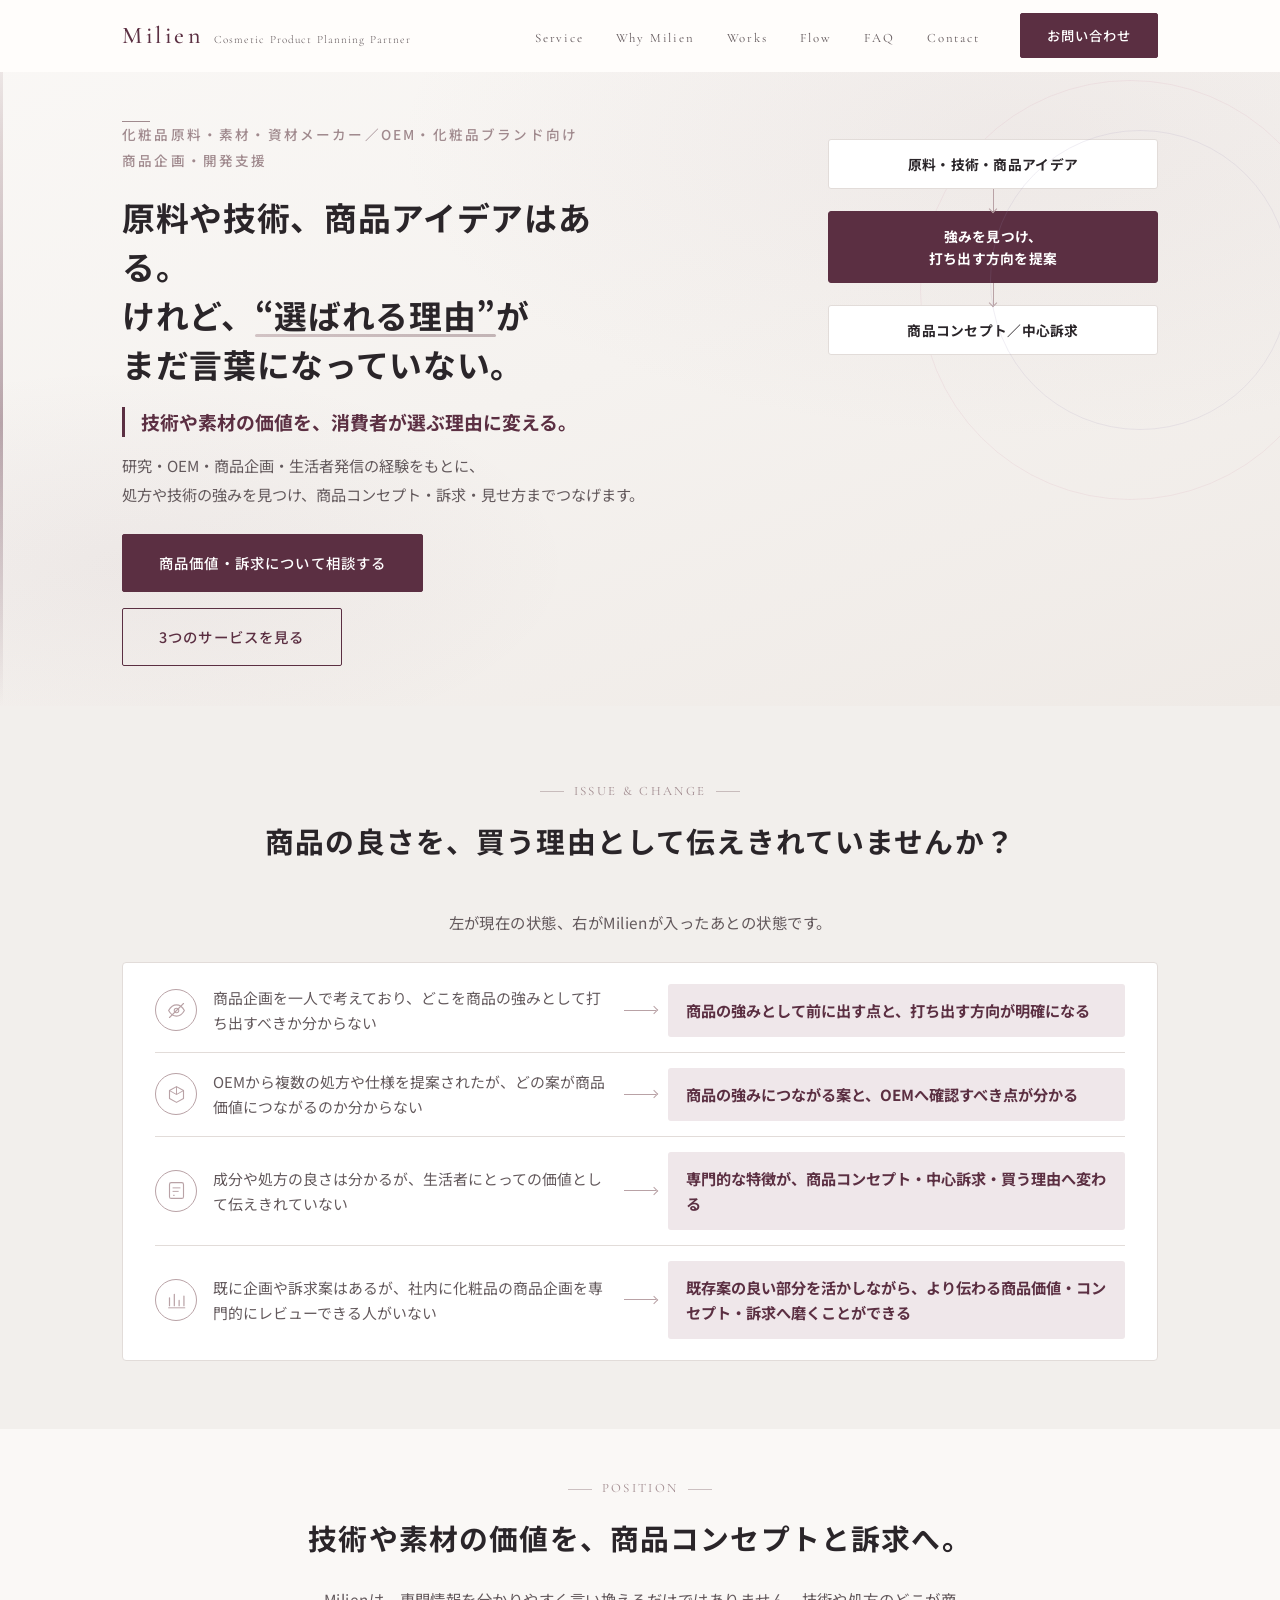
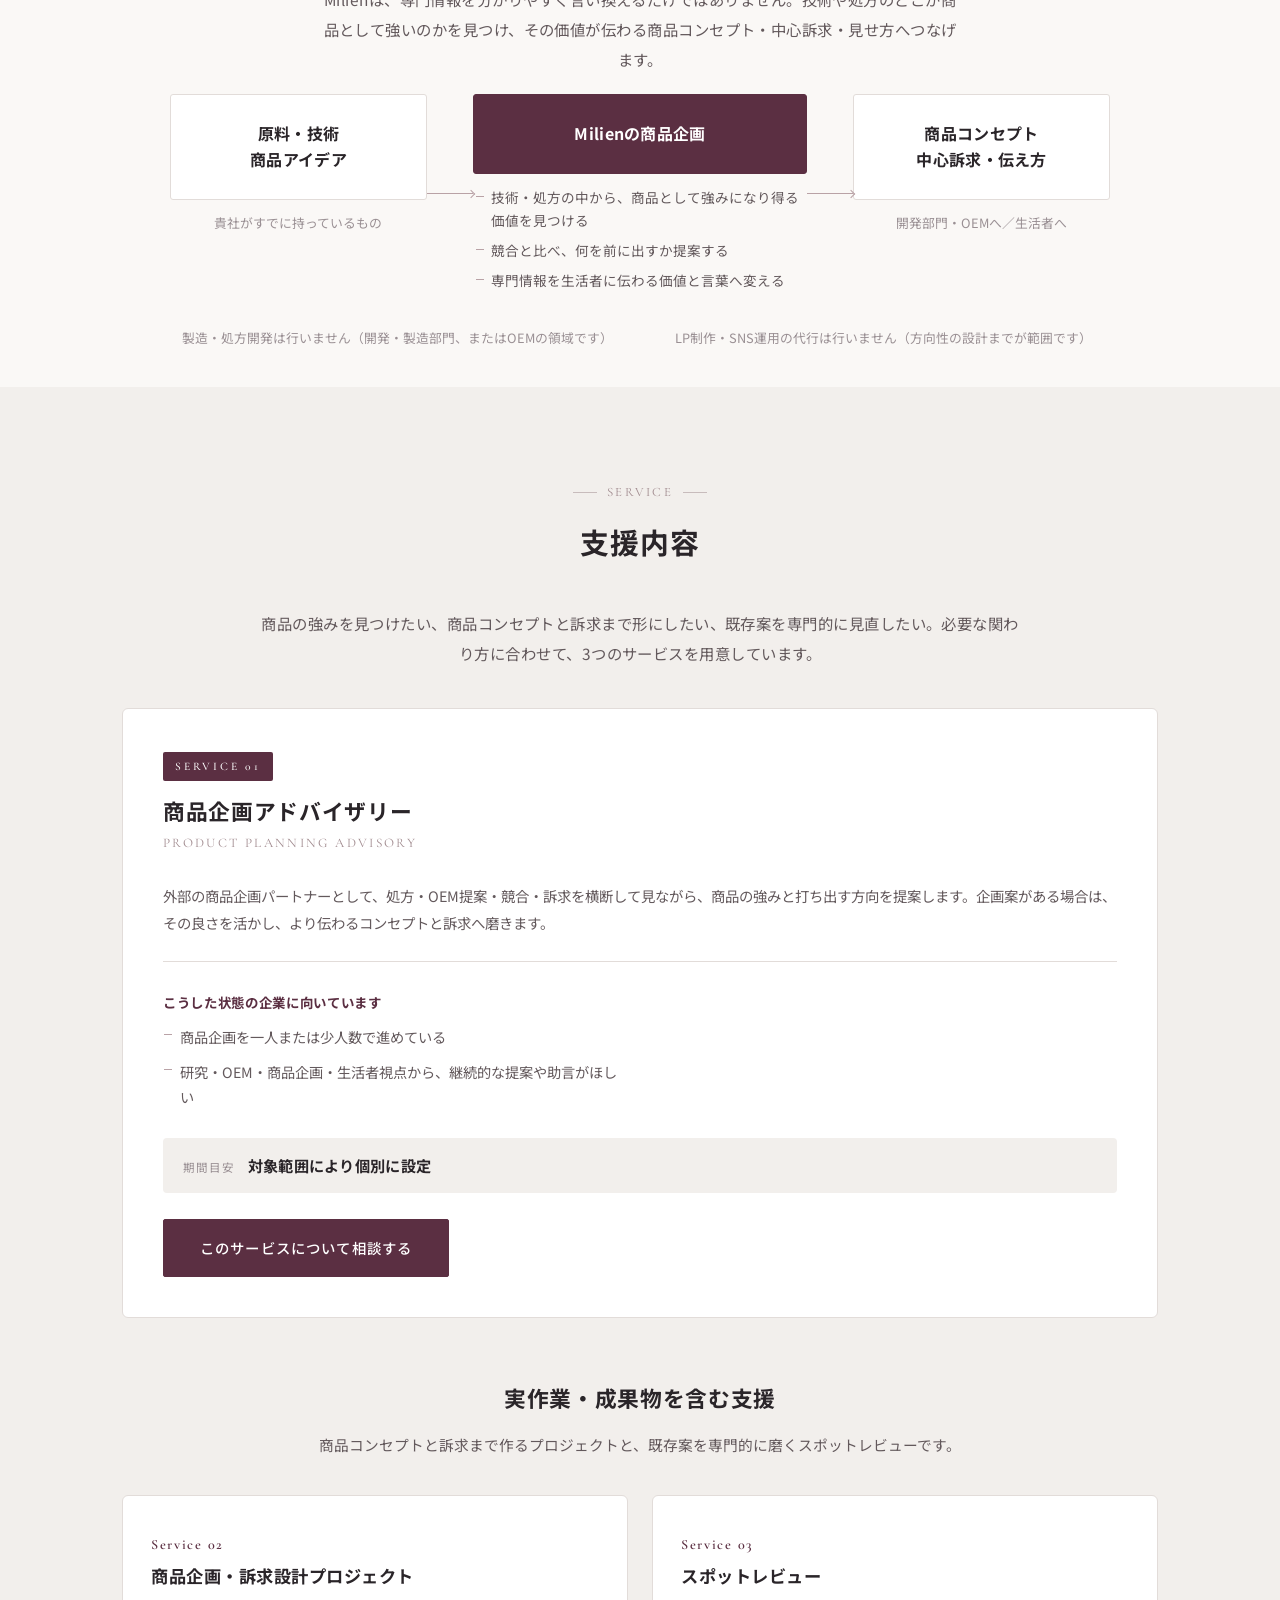
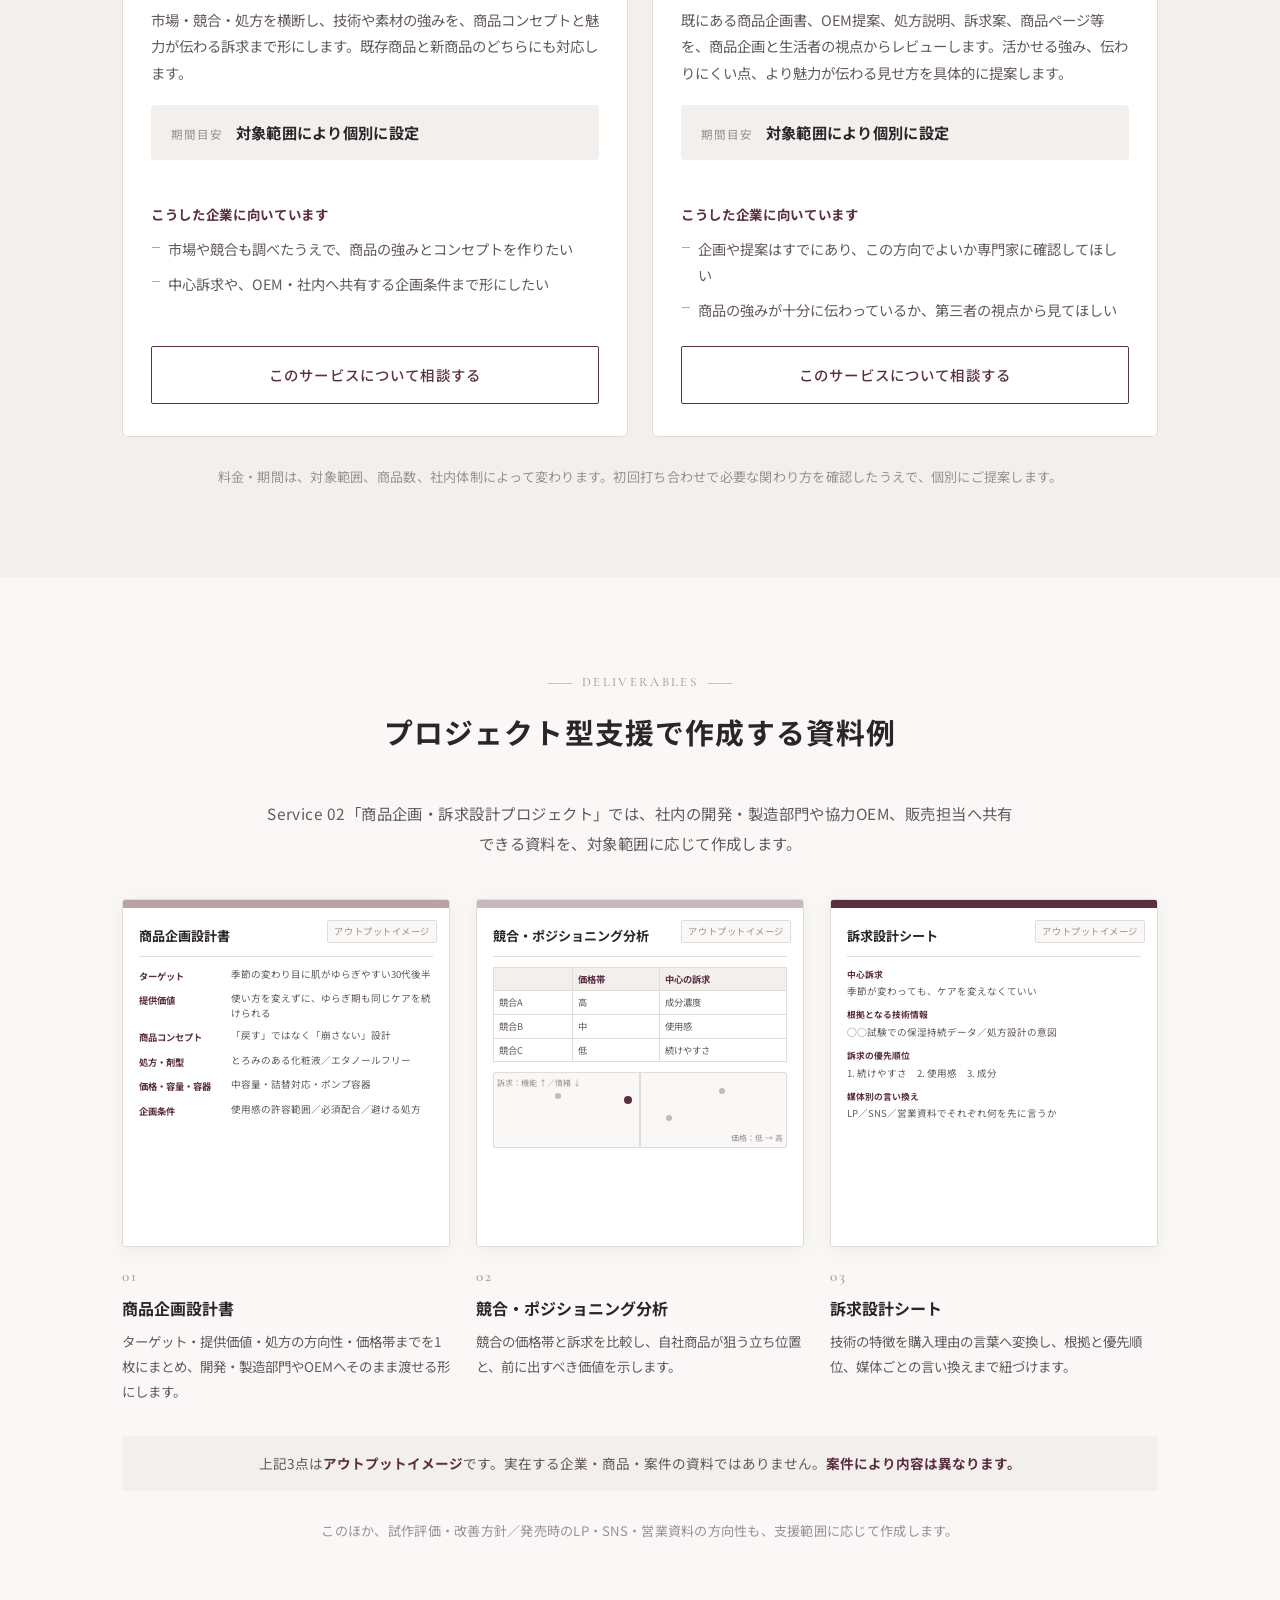
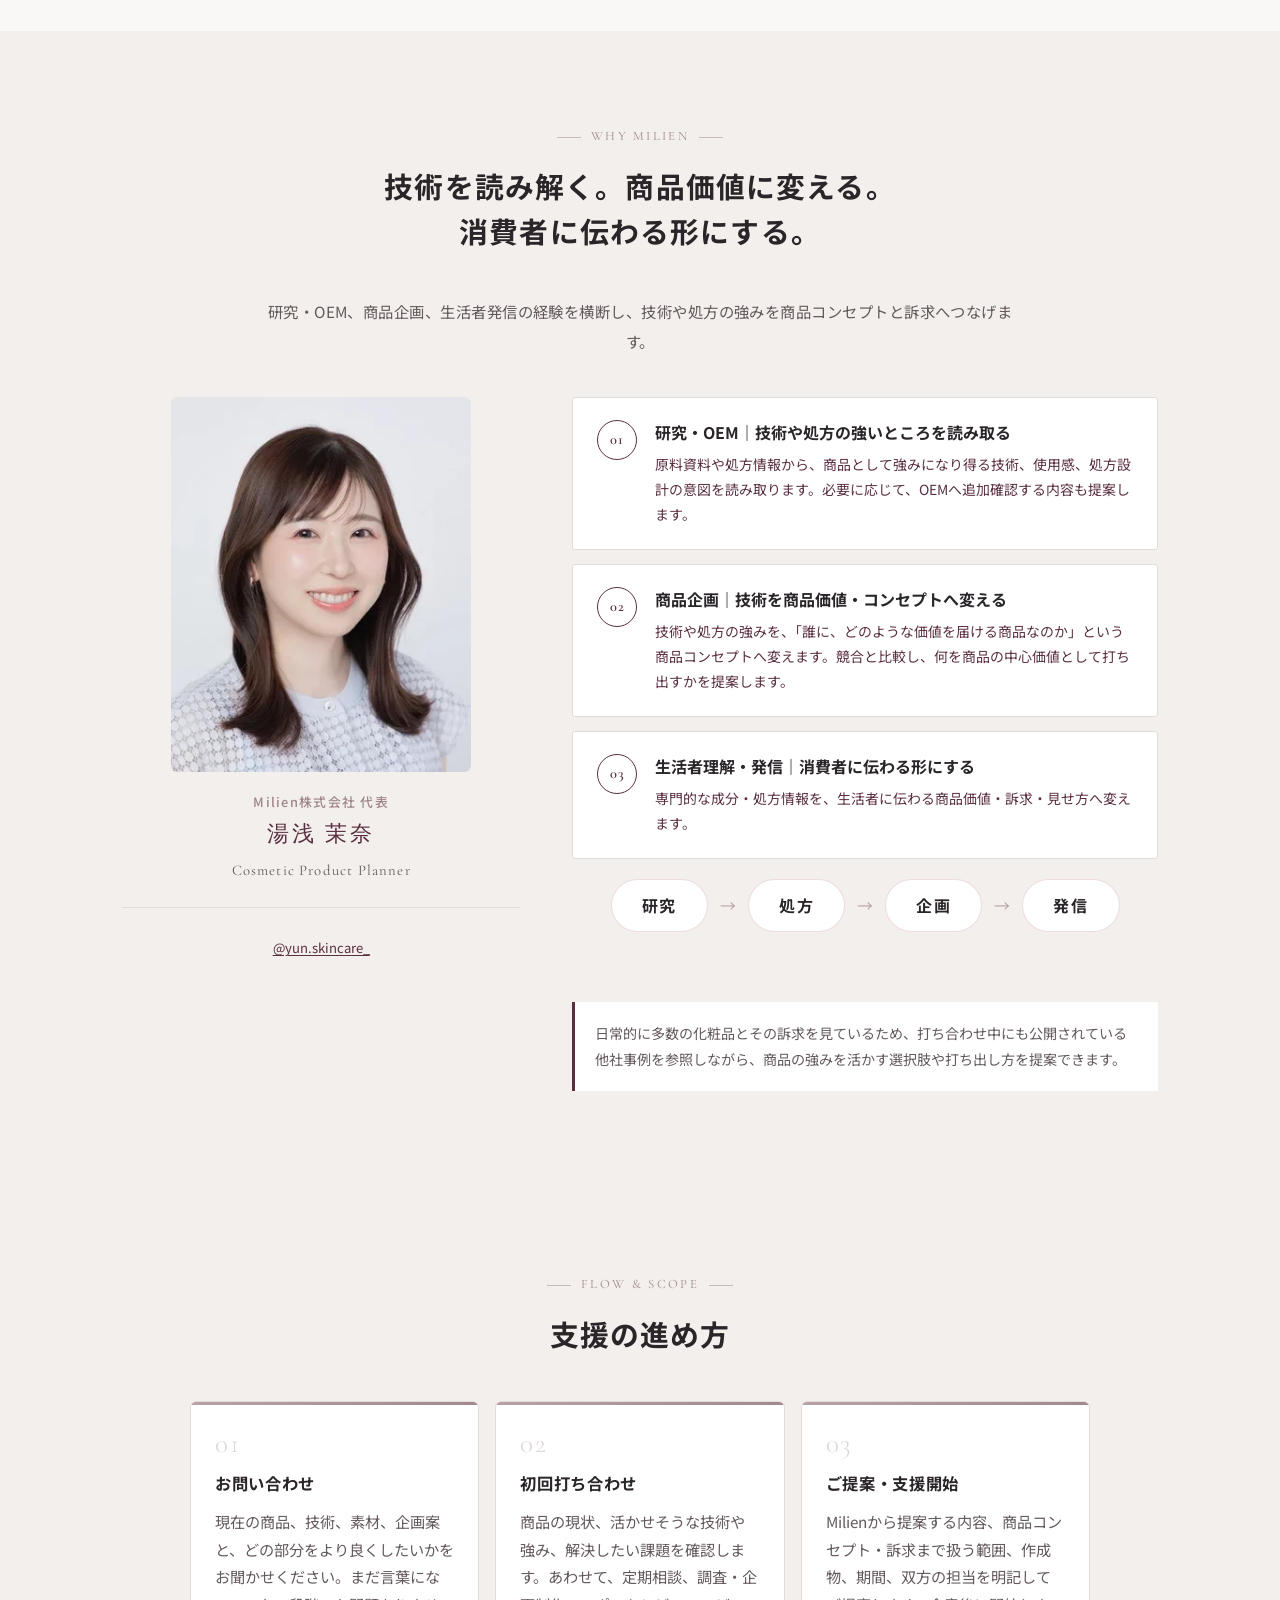
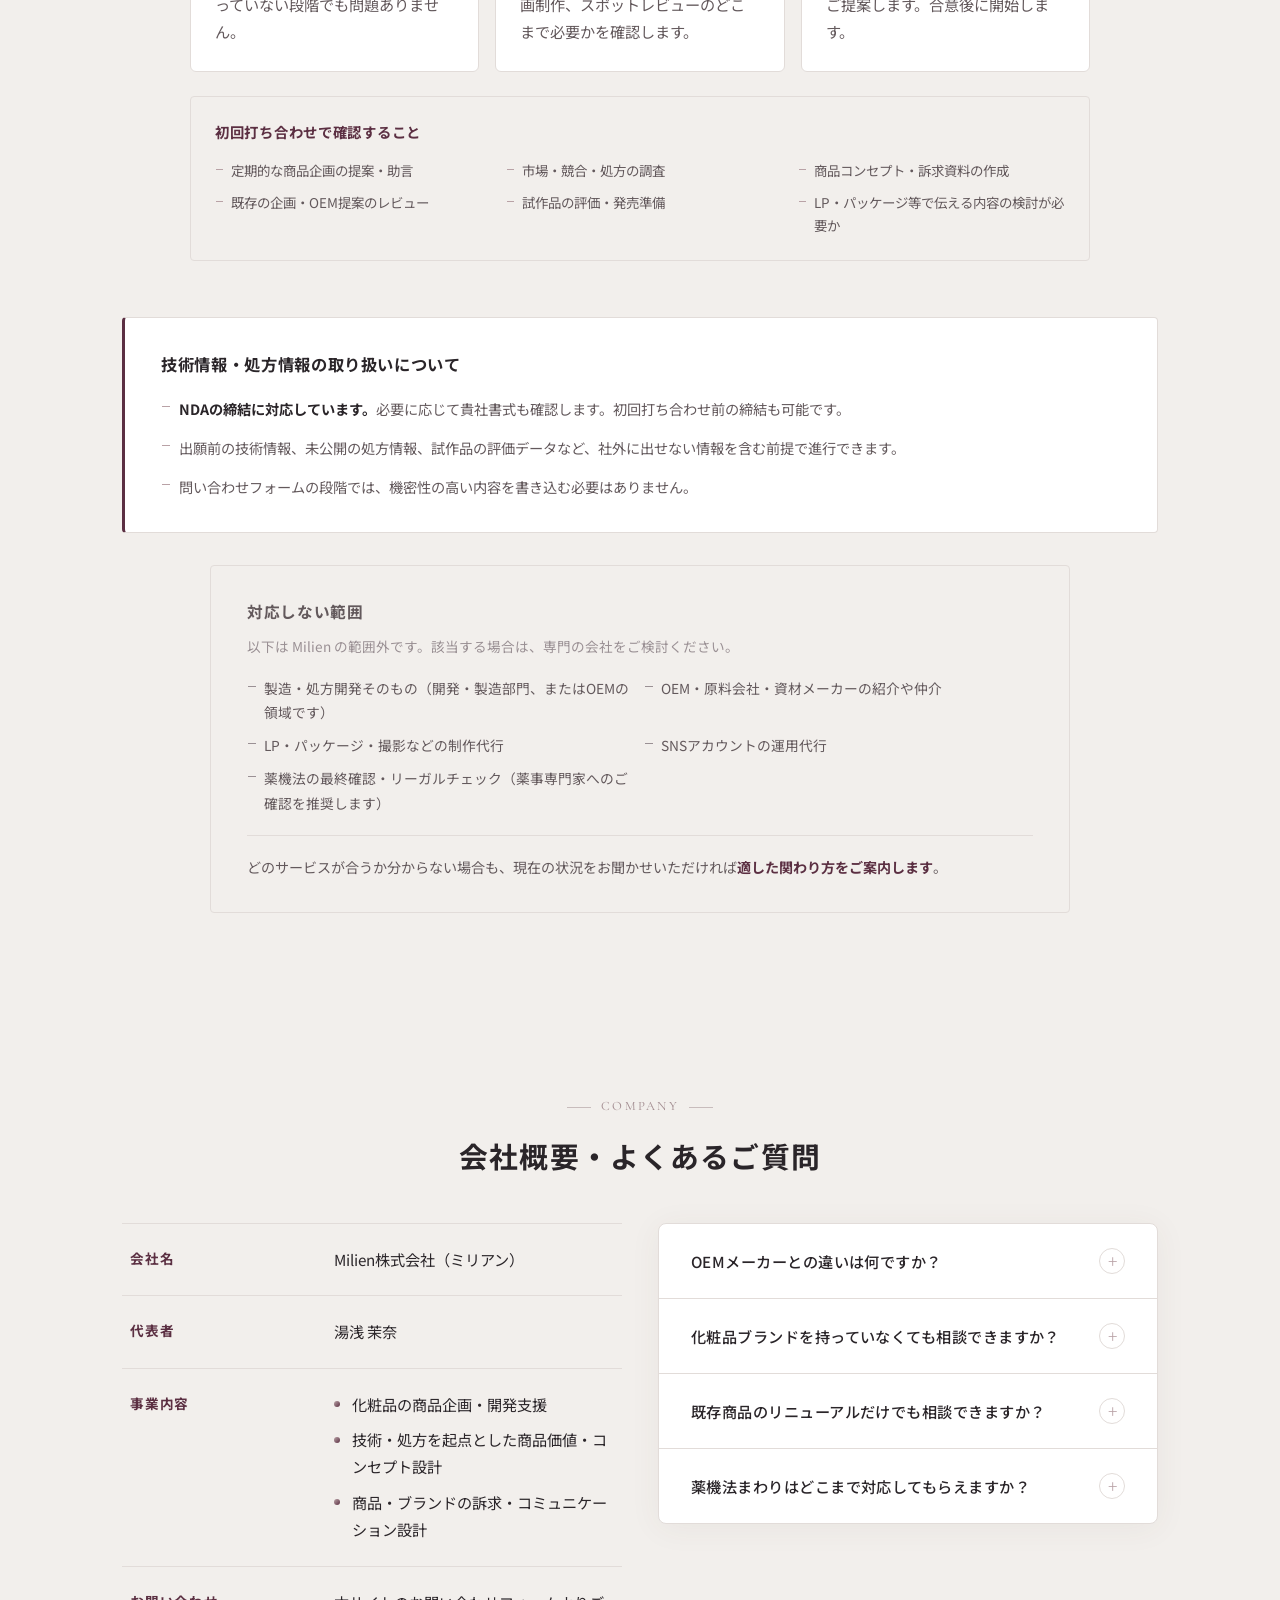
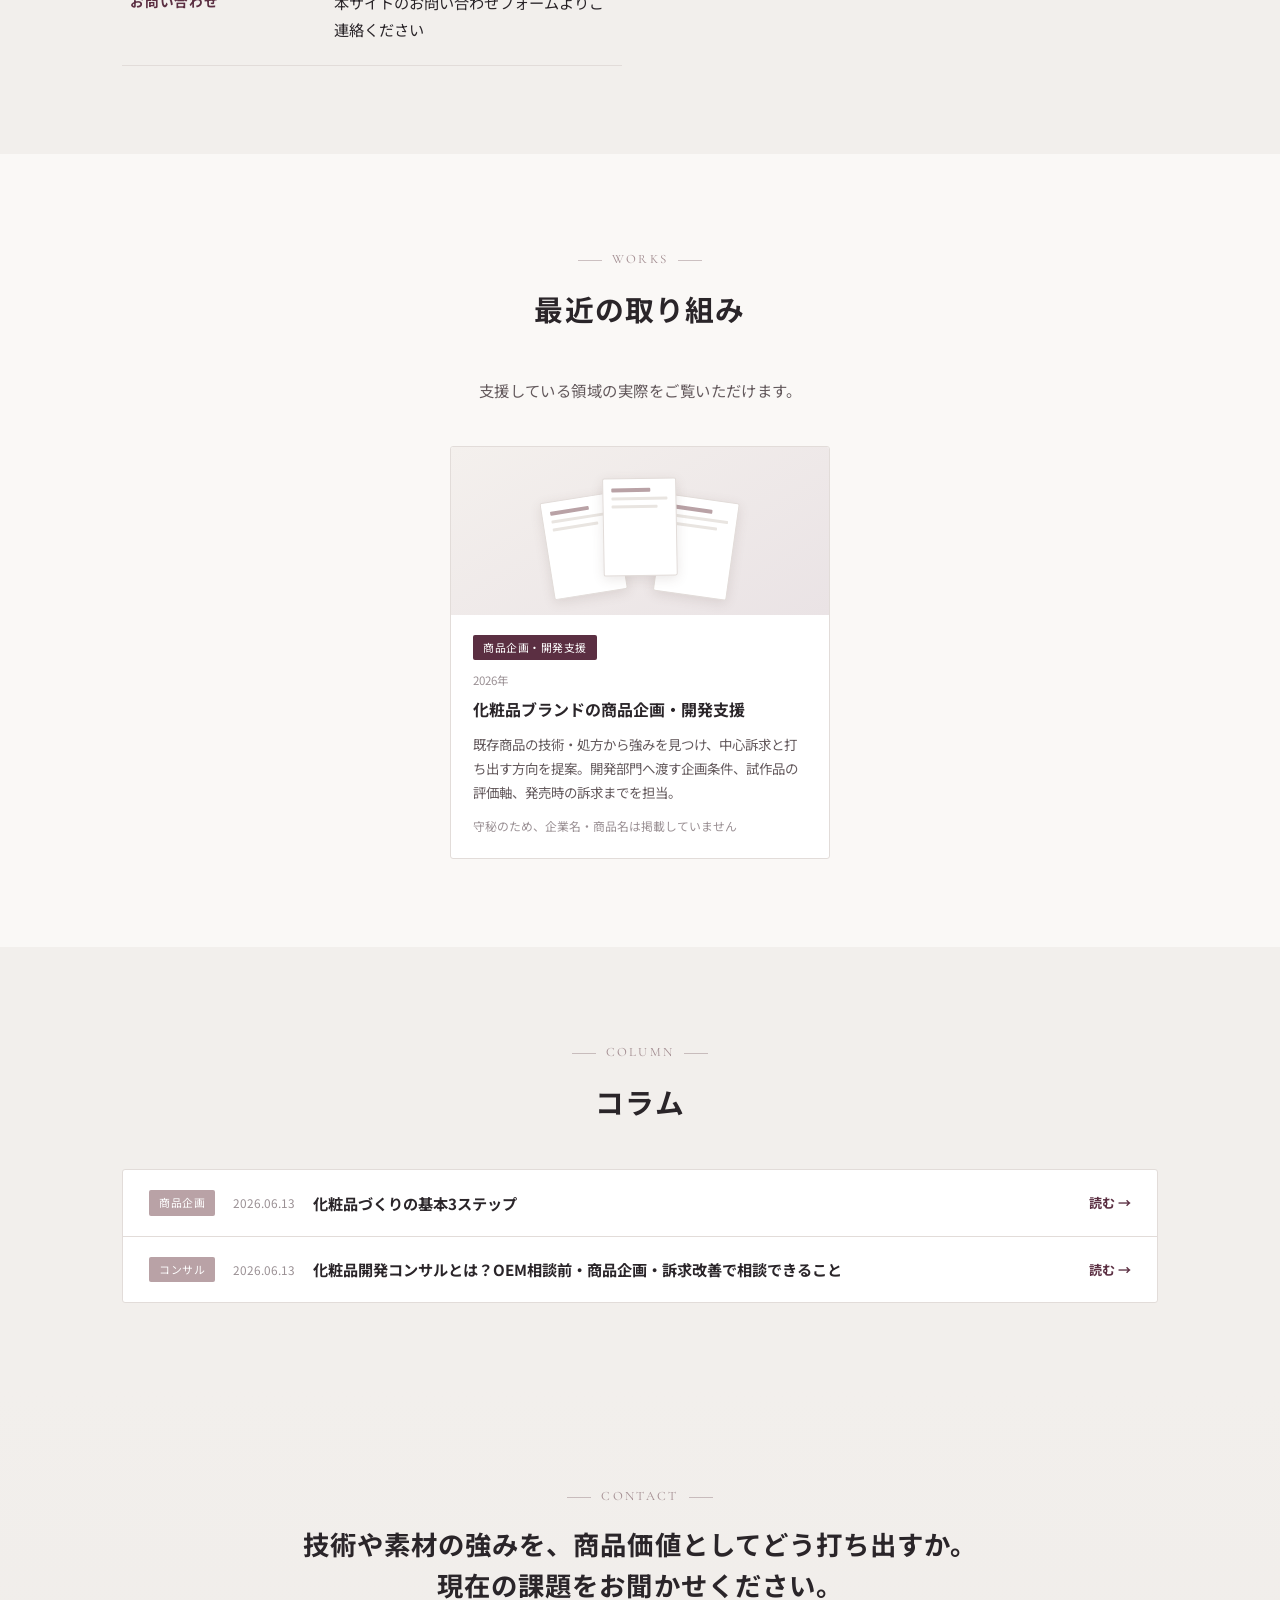
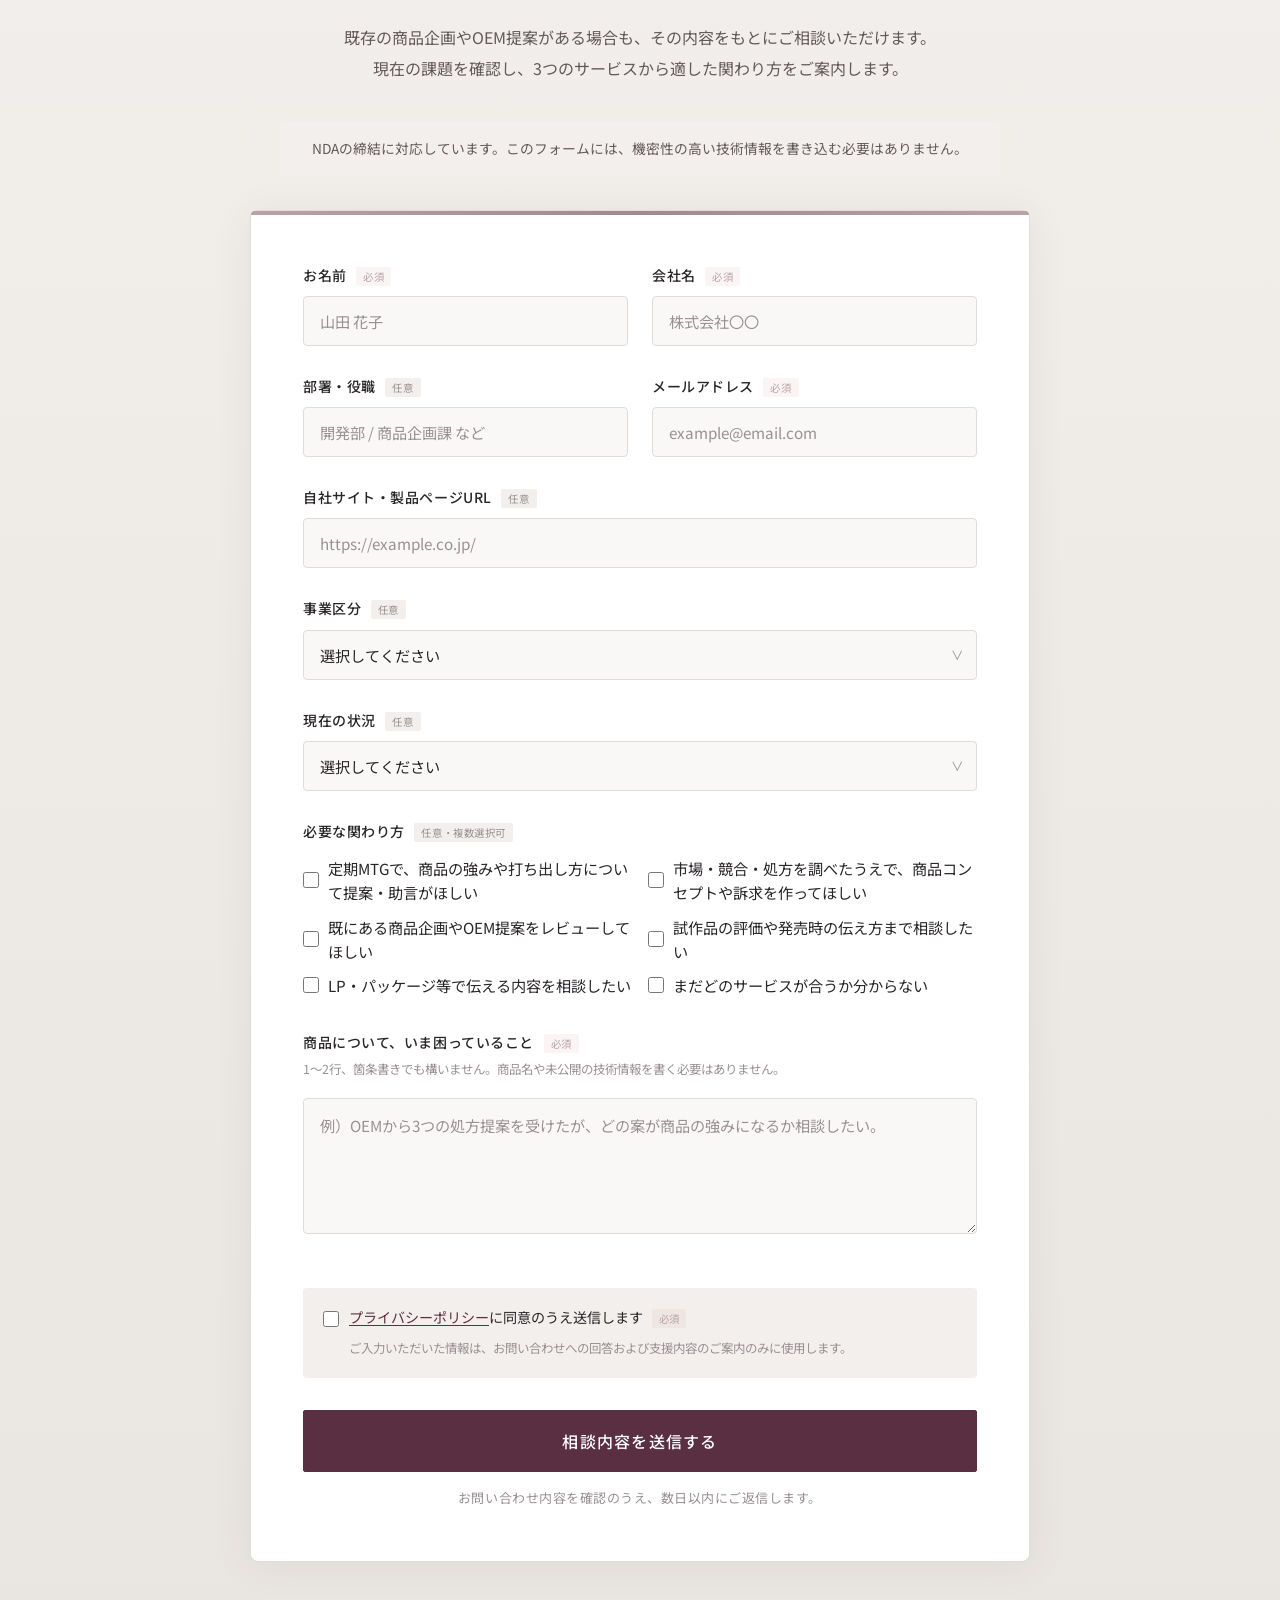
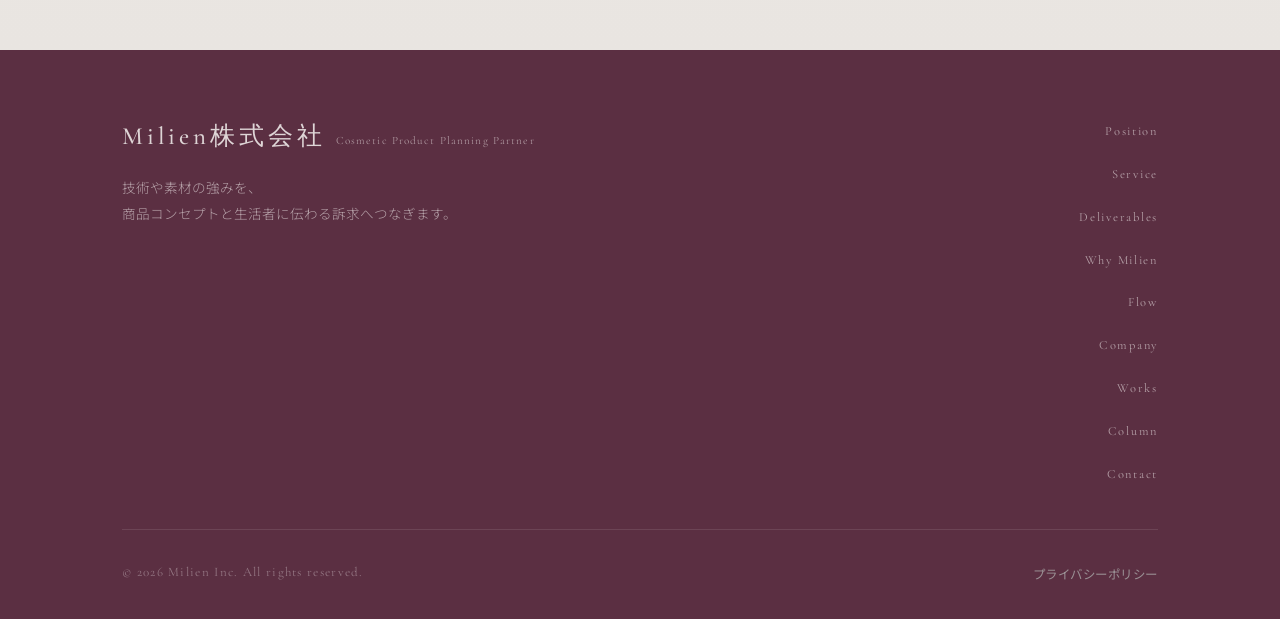
==== index.html @ 29770353 "Restore August 26 value proposition and resolve approved release blockers" ====
<!DOCTYPE html>
<html lang="ja">
<head>
  <meta charset="UTF-8">
  <meta name="viewport" content="width=device-width, initial-scale=1.0">
  <title>化粧品の商品企画・開発支援｜Milien株式会社</title>
  <meta name="description" content="化粧品メーカー・原料・素材・資材企業向けの商品企画・訴求設計。研究・OEM・商品企画・生活者発信の経験をもとに、技術や素材の強みを商品コンセプトと、生活者に伝わる訴求へつなげます。">
  <meta property="og:title" content="化粧品の商品企画・開発支援｜Milien株式会社">
  <meta property="og:description" content="化粧品メーカー・原料・素材・資材企業向けの商品企画・訴求設計。研究・OEM・商品企画・生活者発信の経験をもとに、技術や素材の強みを商品コンセプトと、生活者に伝わる訴求へつなげます。">
  <meta property="og:type" content="website">
  <meta property="og:url" content="https://www.milien.jp/">
  <meta property="og:site_name" content="Milien株式会社">
  <meta property="og:locale" content="ja_JP">
  <meta property="og:image" content="https://www.milien.jp/images/ogp.png">
  <meta property="og:image:width" content="1200">
  <meta property="og:image:height" content="630">
  <meta name="twitter:card" content="summary_large_image">
  <link rel="canonical" href="https://www.milien.jp/">
  <link rel="preconnect" href="https://fonts.googleapis.com">
  <link rel="preconnect" href="https://fonts.gstatic.com" crossorigin>
  <link rel="preload" as="style" href="https://fonts.googleapis.com/css2?family=Cormorant+Garamond:ital,wght@0,300;0,400;0,500;0,600;1,300;1,400&family=Noto+Sans+JP:wght@300;400;500;700&display=swap">
  <link href="https://fonts.googleapis.com/css2?family=Cormorant+Garamond:ital,wght@0,300;0,400;0,500;0,600;1,300;1,400&family=Noto+Sans+JP:wght@300;400;500;700&display=swap" rel="stylesheet" media="print" onload="this.media='all'">
  <noscript><link href="https://fonts.googleapis.com/css2?family=Cormorant+Garamond:ital,wght@0,300;0,400;0,500;0,600;1,300;1,400&family=Noto+Sans+JP:wght@300;400;500;700&display=swap" rel="stylesheet"></noscript>
  <link rel="stylesheet" href="css/style.css?v=28">
  <script type="application/ld+json">
{
  "@context": "https://schema.org",
  "@type": "Organization",
  "name": "Milien株式会社",
  "alternateName": "Milien Inc.",
  "url": "https://www.milien.jp/",
  "description": "化粧品メーカー・原料・素材・資材企業向けの商品企画・訴求設計。技術や処方の強みを商品コンセプトと、生活者に伝わる訴求へつなげます。",
  "areaServed": "JP",
  "knowsAbout": [
    "化粧品の商品企画",
    "化粧品の開発支援",
    "技術・処方を起点とした商品価値・コンセプト設計",
    "商品コンセプト設計",
    "訴求設計"
  ]
}
</script>
</head>
<body>

  <!-- ===== HEADER ===== -->
  <header class="hdr" id="hdr">
    <div class="hdr__inner">
      <a href="#" class="hdr__logo">
        <span class="hdr__logo-en">Milien</span>
        <span class="hdr__logo-txt">Cosmetic Product Planning Partner</span>
      </a>
      <nav class="hdr__nav" id="hdrNav">
        <ul class="hdr__nav-list">
          <li><a href="#service"  class="hdr__nav-link">Service</a></li>
          <li><a href="#strength" class="hdr__nav-link">Why Milien</a></li>
          <li><a href="#works"    class="hdr__nav-link">Works</a></li>
          <li><a href="#flow"     class="hdr__nav-link">Flow</a></li>
          <li><a href="#faq"      class="hdr__nav-link">FAQ</a></li>
          <li><a href="#contact"  class="hdr__nav-link">Contact</a></li>
        </ul>
      </nav>
      <a href="#contact" class="btn btn--hdr">お問い合わせ</a>
      <button class="hdr__burger" id="burger" aria-label="メニューを開く" aria-expanded="false" aria-controls="hdrNav">
        <span></span><span></span><span></span>
      </button>
    </div>
  </header>

  <main>

    <!-- ============================================================
         S1  HERO — 悩み起点の3段構成
         ============================================================ -->
    <section class="hero" id="top">
      <div class="hero__deco-line"></div>
      <div class="hero__inner">
        <div class="hero__copy">
          <p class="hero__label hero-anim">化粧品原料・素材・資材メーカー／OEM・化粧品ブランド向け<br class="hero__label-br">商品企画・開発支援</p>
          <h1 class="hero__title hero-anim d1">
            原料や技術、商品アイデアはある。<br>
            けれど、<span class="hero__title-under">“選ばれる理由”</span>が<br>
            まだ言葉になっていない。
          </h1>
          <p class="hero__solve hero-anim d2">
            技術や素材の価値を、<br class="br-sp">消費者が選ぶ理由に変える。
          </p>
          <p class="hero__desc hero-anim d2">
            研究・OEM・商品企画・生活者発信の経験をもとに、<br class="br-pc">処方や技術の強みを見つけ、商品コンセプト・訴求・見せ方までつなげます。
          </p>
          <div class="hero__cta hero-anim d3">
            <a href="#contact" class="btn btn--primary">商品価値・訴求について相談する</a>
            <a href="#service" class="btn btn--outline">3つのサービスを見る</a>
          </div>
        </div>

        <div class="hero__visual hero-anim d2" aria-hidden="true">
          <div class="pos3 pos3--mini">
            <div class="pos3__node">原料・技術・商品アイデア</div>
            <div class="pos3__arw"></div>
            <div class="pos3__node pos3__node--mil">強みを見つけ、<br>打ち出す方向を提案</div>
            <div class="pos3__arw"></div>
            <div class="pos3__node">商品コンセプト／中心訴求</div>
          </div>
        </div>
      </div>
    </section>

    <!-- ============================================================
         S2  ISSUE & CHANGE — 悩みと解決後の変化（統合）
         ============================================================ -->
    <section class="section sec--tint issue" id="issue">
      <div class="container">
        <div class="sec-hd reveal">
          <span class="sec-label">Issue &amp; Change</span>
          <h2 class="sec-title">商品の良さを、<br class="br-sp">買う理由として伝えきれていませんか？</h2>
        </div>
        <p class="sec-lead reveal">左が現在の状態、右がMilienが入ったあとの状態です。</p>

        <div class="pairs reveal">
          <div class="pair">
            <div class="pair__now">
              <span class="pair__ic" aria-hidden="true">
                <svg viewBox="0 0 24 24" fill="none" xmlns="http://www.w3.org/2000/svg">
                  <path d="M3 12 C5.5 7.5 8.8 5.5 12 5.5 C15.2 5.5 18.5 7.5 21 12 C18.5 16.5 15.2 18.5 12 18.5 C8.8 18.5 5.5 16.5 3 12 Z" stroke="currentColor" stroke-width="1.3" stroke-linejoin="round"/>
                  <circle cx="12" cy="12" r="2.6" stroke="currentColor" stroke-width="1.2"/>
                  <path d="M4 20 L20 4" stroke="currentColor" stroke-width="1.3" stroke-linecap="round"/>
                </svg>
              </span>
              <p>商品企画を一人で考えており、どこを商品の強みとして打ち出すべきか分からない</p>
            </div>
            <span class="pair__arw" aria-hidden="true"></span>
            <p class="pair__next">商品の強みとして前に出す点と、打ち出す方向が明確になる</p>
          </div>

          <div class="pair">
            <div class="pair__now">
              <span class="pair__ic" aria-hidden="true">
                <svg viewBox="0 0 24 24" fill="none" xmlns="http://www.w3.org/2000/svg">
                  <path d="M12 3 L20 7.5 V16.5 L12 21 L4 16.5 V7.5 Z" stroke="currentColor" stroke-width="1.3" stroke-linejoin="round"/>
                  <path d="M12 3 V12 M12 12 L20 7.5 M12 12 L4 7.5" stroke="currentColor" stroke-width="1.1"/>
                </svg>
              </span>
              <p>OEMから複数の処方や仕様を提案されたが、どの案が商品価値につながるのか分からない</p>
            </div>
            <span class="pair__arw" aria-hidden="true"></span>
            <p class="pair__next">商品の強みにつながる案と、OEMへ確認すべき点が分かる</p>
          </div>

          <div class="pair">
            <div class="pair__now">
              <span class="pair__ic" aria-hidden="true">
                <svg viewBox="0 0 24 24" fill="none" xmlns="http://www.w3.org/2000/svg">
                  <rect x="4" y="3" width="16" height="18" rx="2" stroke="currentColor" stroke-width="1.3"/>
                  <path d="M8 9 H16 M8 13 H14" stroke="currentColor" stroke-width="1.1" stroke-linecap="round"/>
                  <path d="M8.5 17.5 L11 17.5" stroke="currentColor" stroke-width="1.1" stroke-linecap="round" stroke-dasharray="1 2.5"/>
                </svg>
              </span>
              <p>成分や処方の良さは分かるが、生活者にとっての価値として伝えきれていない</p>
            </div>
            <span class="pair__arw" aria-hidden="true"></span>
            <p class="pair__next">専門的な特徴が、商品コンセプト・中心訴求・買う理由へ変わる</p>
          </div>

          <div class="pair">
            <div class="pair__now">
              <span class="pair__ic" aria-hidden="true">
                <svg viewBox="0 0 24 24" fill="none" xmlns="http://www.w3.org/2000/svg">
                  <path d="M4 19 V10 M9.5 19 V6 M15 19 V13 M20.5 19 V8" stroke="currentColor" stroke-width="1.4" stroke-linecap="round"/>
                  <path d="M3 21.5 H21.5" stroke="currentColor" stroke-width="1.1" stroke-linecap="round"/>
                </svg>
              </span>
              <p>既に企画や訴求案はあるが、社内に化粧品の商品企画を専門的にレビューできる人がいない</p>
            </div>
            <span class="pair__arw" aria-hidden="true"></span>
            <p class="pair__next">既存案の良い部分を活かしながら、より伝わる商品価値・コンセプト・訴求へ磨くことができる</p>
          </div>
        </div>
      </div>
    </section>

    <!-- ============================================================
         S3  POSITION — Milienが入る位置の図
         ============================================================ -->
    <section class="section position" id="position">
      <div class="container">
        <div class="sec-hd reveal">
          <span class="sec-label">Position</span>
          <h2 class="sec-title">技術や素材の価値を、<br class="br-sp">商品コンセプトと訴求へ。</h2>
        </div>
        <p class="sec-lead reveal">Milienは、専門情報を分かりやすく言い換えるだけではありません。技術や処方のどこが商品として強いのかを見つけ、その価値が伝わる商品コンセプト・中心訴求・見せ方へつなげます。</p>

        <div class="pos3 pos3--full reveal">
          <div class="pos3__step">
            <div class="pos3__node">原料・技術<br>商品アイデア</div>
            <p class="pos3__aside">貴社がすでに持っているもの</p>
          </div>
          <span class="pos3__arw" aria-hidden="true"></span>
          <div class="pos3__step pos3__step--mid">
            <div class="pos3__node pos3__node--mil">Milienの商品企画</div>
            <ul class="pos3__list">
              <li>技術・処方の中から、商品として強みになり得る価値を見つける</li>
              <li>競合と比べ、何を前に出すか提案する</li>
              <li>専門情報を生活者に伝わる価値と言葉へ変える</li>
            </ul>
          </div>
          <span class="pos3__arw" aria-hidden="true"></span>
          <div class="pos3__step">
            <div class="pos3__node">商品コンセプト<br>中心訴求・伝え方</div>
            <p class="pos3__aside">開発部門・OEMへ／生活者へ</p>
          </div>
        </div>

        <div class="pos3__notes reveal">
          <p>製造・処方開発は行いません（開発・製造部門、またはOEMの領域です）</p>
          <p>LP制作・SNS運用の代行は行いません（方向性の設計までが範囲です）</p>
        </div>
      </div>
    </section>

    <!-- ============================================================
         S4  SERVICE — 支援内容
         ============================================================ -->
    <section class="section sec--tint supp" id="service">
      <div class="container">
        <div class="sec-hd reveal">
          <span class="sec-label">Service</span>
          <h2 class="sec-title">支援内容</h2>
        </div>
        <p class="sec-lead reveal">商品の強みを見つけたい、商品コンセプトと訴求まで形にしたい、既存案を専門的に見直したい。必要な関わり方に合わせて、3つのサービスを用意しています。</p>

        <article class="plan plan--a reveal">
          <div class="plan__hd">
            <span class="plan__axis">Service 01</span>
            <h3 class="plan__ttl">商品企画アドバイザリー</h3>
            <p class="plan__en">Product Planning Advisory</p>
          </div>
          <p class="plan__lead">外部の商品企画パートナーとして、処方・OEM提案・競合・訴求を横断して見ながら、商品の強みと打ち出す方向を提案します。企画案がある場合は、その良さを活かし、より伝わるコンセプトと訴求へ磨きます。</p>
          <div class="plan__body">
            <div class="plan__col">
              <h4 class="plan__lbl">こうした状態の企業に向いています</h4>
              <ul class="plan__list">
                <li>商品企画を一人または少人数で進めている</li>
                <li>研究・OEM・商品企画・生活者視点から、継続的な提案や助言がほしい</li>
              </ul>
            </div>
            <details class="plan__more">
              <summary class="plan__more-sum">提案する内容・基本範囲を見る</summary>
              <div class="plan__col plan__more-in">
                <h4 class="plan__lbl">主に提案する内容</h4>
                <ul class="plan__list">
                  <li>商品として前に出せる強み</li>
                  <li>商品コンセプト・訴求の方向</li>
                  <li>OEMへ追加確認すべき点</li>
                  <li>打ち合わせで提案した内容の簡易記録</li>
                </ul>
                <h4 class="plan__lbl">基本範囲に含まないもの</h4>
                <ul class="plan__list">
                  <li>広範な調査・詳細な資料制作など、継続的に工数を要する実作業</li>
                </ul>
              </div>
            </details>
          </div>
          <div class="plan__meta">
            <div class="plan__meta-item">
              <span class="plan__meta-lbl">期間目安</span>
              <span class="plan__meta-val">対象範囲により個別に設定</span>
            </div>
          </div>
          <div class="plan__cta">
            <a href="#contact" class="btn btn--primary plan__cta-btn" data-preset="定期MTGで、商品の強みや打ち出し方について提案・助言がほしい">このサービスについて相談する</a>
          </div>
        </article>

        <div class="plan-group reveal">
          <div class="plan-group__hd">
            <h3 class="plan__ttl">実作業・成果物を含む支援</h3>
            <p class="plan-group__lead">商品コンセプトと訴求まで作るプロジェクトと、既存案を専門的に磨くスポットレビューです。</p>
          </div>

          <div class="plan-group__grid service-plan-grid">

            <article class="plan plan--b">
              <div class="plan__hd plan__hd--compact">
                <span class="plan__num">Service 02</span>
                <h4 class="plan__ttl plan__ttl--sm">商品企画・訴求設計プロジェクト</h4>
              </div>
              <p class="plan__lead">市場・競合・処方を横断し、技術や素材の強みを、商品コンセプトと魅力が伝わる訴求まで形にします。既存商品と新商品のどちらにも対応します。</p>
              <div class="plan__meta plan__meta--stack">
                <div class="plan__meta-item">
                  <span class="plan__meta-lbl">期間目安</span>
                  <span class="plan__meta-val">対象範囲により個別に設定</span>
                </div>
              </div>
              <h5 class="plan__lbl">こうした企業に向いています</h5>
              <ul class="plan__list">
                <li>市場や競合も調べたうえで、商品の強みとコンセプトを作りたい</li>
                <li>中心訴求や、OEM・社内へ共有する企画条件まで形にしたい</li>
              </ul>
              <details class="plan__more">
                <summary class="plan__more-sum">主な成果物を見る</summary>
                <div class="plan__more-in">
                  <h5 class="plan__lbl">主な成果物</h5>
                  <ul class="plan__list">
                    <li>市場・競合を踏まえた商品の立ち位置</li>
                    <li>技術や処方を起点とした商品コンセプト</li>
                    <li>魅力が伝わる中心訴求</li>
                    <li>OEMや社内へ共有する企画条件</li>
                    <li>LP・パッケージ・SNS等で伝える内容の方向</li>
                  </ul>
                  <div class="plan__deliv">
                    <span class="plan__deliv-lbl">必要に応じて広げられる範囲</span>
                    <p>試作品の評価、改善提案、発売時の訴求まで対象を広げられます。</p>
                  </div>
                </div>
              </details>
              <div class="plan__cta">
                <a href="#contact" class="btn btn--outline btn--full plan__cta-btn" data-preset="市場・競合・処方を調べたうえで、商品コンセプトや訴求を作ってほしい">このサービスについて相談する</a>
              </div>
            </article>

            <article class="plan plan--b">
              <div class="plan__hd plan__hd--compact">
                <span class="plan__num">Service 03</span>
                <h4 class="plan__ttl plan__ttl--sm">スポットレビュー</h4>
              </div>
              <p class="plan__lead">既にある商品企画書、OEM提案、処方説明、訴求案、商品ページ等を、商品企画と生活者の視点からレビューします。活かせる強み、伝わりにくい点、より魅力が伝わる見せ方を具体的に提案します。</p>
              <div class="plan__meta plan__meta--stack">
                <div class="plan__meta-item">
                  <span class="plan__meta-lbl">期間目安</span>
                  <span class="plan__meta-val">対象範囲により個別に設定</span>
                </div>
              </div>
              <h5 class="plan__lbl">こうした企業に向いています</h5>
              <ul class="plan__list">
                <li>企画や提案はすでにあり、この方向でよいか専門家に確認してほしい</li>
                <li>商品の強みが十分に伝わっているか、第三者の視点から見てほしい</li>
              </ul>
              <details class="plan__more">
                <summary class="plan__more-sum">主な提案内容を見る</summary>
                <div class="plan__more-in">
                  <h5 class="plan__lbl">主な提案内容</h5>
                  <ul class="plan__list">
                    <li>現在の企画で活かすべき部分</li>
                    <li>商品価値が伝わりにくい部分</li>
                    <li>コンセプト・訴求・見せ方の改善提案</li>
                    <li>必要に応じたOEMへの追加質問</li>
                  </ul>
                </div>
              </details>
              <div class="plan__cta">
                <a href="#contact" class="btn btn--outline btn--full plan__cta-btn" data-preset="既にある商品企画やOEM提案をレビューしてほしい">このサービスについて相談する</a>
              </div>
            </article>

          </div>
        </div>

        <p class="sec-note reveal">料金・期間は、対象範囲、商品数、社内体制によって変わります。初回打ち合わせで必要な関わり方を確認したうえで、個別にご提案します。</p>
      </div>
    </section>

    <!-- ============================================================
         S5  DELIVERABLES — 成果物（書式サンプル）
         ============================================================ -->
    <section class="section deliv-sec" id="deliverables">
      <div class="container">
        <div class="sec-hd reveal">
          <span class="sec-label">Deliverables</span>
          <h2 class="sec-title">プロジェクト型支援で<br class="br-sp">作成する資料例</h2>
        </div>
        <p class="sec-lead reveal">Service 02「商品企画・訴求設計プロジェクト」では、社内の開発・製造部門や協力OEM、販売担当へ共有できる資料を、対象範囲に応じて作成します。</p>

        <div class="docs">

          <!-- 01 商品企画設計書 -->
          <figure class="doc reveal">
            <div class="doc__paper" aria-hidden="true">
              <div class="doc__bar"></div>
              <div class="doc__body">
                <span class="doc__stamp">アウトプットイメージ</span>
                <p class="doc__ttl">商品企画設計書</p>
                <dl class="doc__rows">
                  <div><dt>ターゲット</dt><dd>季節の変わり目に肌がゆらぎやすい30代後半</dd></div>
                  <div><dt>提供価値</dt><dd>使い方を変えずに、ゆらぎ期も同じケアを続けられる</dd></div>
                  <div><dt>商品コンセプト</dt><dd>「戻す」ではなく「崩さない」設計</dd></div>
                  <div><dt>処方・剤型</dt><dd>とろみのある化粧液／エタノールフリー</dd></div>
                  <div><dt>価格・容量・容器</dt><dd>中容量・詰替対応・ポンプ容器</dd></div>
                  <div><dt>企画条件</dt><dd>使用感の許容範囲／必須配合／避ける処方</dd></div>
                </dl>
              </div>
            </div>
            <figcaption class="doc__cap">
              <span class="doc__no">01</span>
              <b>商品企画設計書</b>
              <span>ターゲット・提供価値・処方の方向性・価格帯までを1枚にまとめ、開発・製造部門やOEMへそのまま渡せる形にします。</span>
            </figcaption>
          </figure>

          <!-- 02 競合・ポジショニング分析 -->
          <figure class="doc reveal d1">
            <div class="doc__paper" aria-hidden="true">
              <div class="doc__bar doc__bar--greige"></div>
              <div class="doc__body">
                <span class="doc__stamp">アウトプットイメージ</span>
                <p class="doc__ttl">競合・ポジショニング分析</p>
                <table class="doc__tbl">
                  <tr><th></th><th>価格帯</th><th>中心の訴求</th></tr>
                  <tr><td>競合A</td><td>高</td><td>成分濃度</td></tr>
                  <tr><td>競合B</td><td>中</td><td>使用感</td></tr>
                  <tr><td>競合C</td><td>低</td><td>続けやすさ</td></tr>
                </table>
                <div class="doc__map">
                  <span class="doc__map-ax doc__map-ax--y">訴求：機能 ↑／情緒 ↓</span>
                  <span class="doc__map-ax doc__map-ax--x">価格：低 → 高</span>
                  <i class="doc__dot" style="left:22%;top:30%"></i>
                  <i class="doc__dot" style="left:60%;top:60%"></i>
                  <i class="doc__dot" style="left:78%;top:24%"></i>
                  <i class="doc__dot doc__dot--own" style="left:46%;top:36%"></i>
                </div>
              </div>
            </div>
            <figcaption class="doc__cap">
              <span class="doc__no">02</span>
              <b>競合・ポジショニング分析</b>
              <span>競合の価格帯と訴求を比較し、自社商品が狙う立ち位置と、前に出すべき価値を示します。</span>
            </figcaption>
          </figure>

          <!-- 03 訴求設計シート -->
          <figure class="doc reveal d2">
            <div class="doc__paper" aria-hidden="true">
              <div class="doc__bar doc__bar--plum"></div>
              <div class="doc__body">
                <span class="doc__stamp">アウトプットイメージ</span>
                <p class="doc__ttl">訴求設計シート</p>
                <div class="doc__blk">
                  <span class="doc__blk-lbl">中心訴求</span>
                  <p>季節が変わっても、ケアを変えなくていい</p>
                </div>
                <div class="doc__blk">
                  <span class="doc__blk-lbl">根拠となる技術情報</span>
                  <p>◯◯試験での保湿持続データ／処方設計の意図</p>
                </div>
                <div class="doc__blk">
                  <span class="doc__blk-lbl">訴求の優先順位</span>
                  <p>1. 続けやすさ　2. 使用感　3. 成分</p>
                </div>
                <div class="doc__blk">
                  <span class="doc__blk-lbl">媒体別の言い換え</span>
                  <p>LP／SNS／営業資料でそれぞれ何を先に言うか</p>
                </div>
              </div>
            </div>
            <figcaption class="doc__cap">
              <span class="doc__no">03</span>
              <b>訴求設計シート</b>
              <span>技術の特徴を購入理由の言葉へ変換し、根拠と優先順位、媒体ごとの言い換えまで紐づけます。</span>
            </figcaption>
          </figure>
        </div>

        <p class="docs__disc reveal">
          上記3点は<strong>アウトプットイメージ</strong>です。実在する企業・商品・案件の資料ではありません。<strong>案件により内容は異なります。</strong>
        </p>
        <p class="sec-note reveal">このほか、試作評価・改善方針／発売時のLP・SNS・営業資料の方向性も、支援範囲に応じて作成します。</p>
      </div>
    </section>

    <!-- ============================================================
         S6  WHY MILIEN — 理由・代表紹介
         ============================================================ -->
    <section class="section sec--tint str" id="strength">
      <div class="container">
        <div class="sec-hd reveal">
          <span class="sec-label">Why Milien</span>
          <h2 class="sec-title">技術を読み解く。商品価値に変える。<br class="br-pc">消費者に伝わる形にする。</h2>
        </div>
        <p class="sec-lead reveal">研究・OEM、商品企画、生活者発信の経験を横断し、技術や処方の強みを商品コンセプトと訴求へつなげます。</p>

        <div class="why">
          <div class="why__photo reveal" id="profile">
            <div class="prof__av">
              <picture>
                <source type="image/webp" srcset="images/profile-400.webp 400w, images/profile-800.webp 800w" sizes="(max-width: 767px) 200px, 280px">
                <img class="prof__av-img" src="images/profile-400.jpg" srcset="images/profile-400.jpg 400w, images/profile-800.jpg 800w" sizes="(max-width: 767px) 200px, 280px" width="400" height="400" alt="Milien株式会社 代表 湯浅 茉奈" loading="lazy" decoding="async">
              </picture>
            </div>
            <div class="why__name">
              <p class="prof__company">Milien株式会社 代表</p>
              <p class="prof__name">湯浅 茉奈</p>
              <p class="prof__role">Cosmetic Product Planner</p>
              <p class="why__ig"><a href="https://www.instagram.com/yun.skincare_/" target="_blank" rel="noopener">@yun.skincare_</a></p>
            </div>
          </div>

          <div class="why__list">
            <div class="why__item reveal">
              <span class="why__no">01</span>
              <div class="why__txt">
                <h3>研究・OEM｜技術や処方の強いところを読み取る</h3>
                <p class="why__can">原料資料や処方情報から、商品として強みになり得る技術、使用感、処方設計の意図を読み取ります。必要に応じて、OEMへ追加確認する内容も提案します。</p>
              </div>
            </div>
            <div class="why__item reveal d1">
              <span class="why__no">02</span>
              <div class="why__txt">
                <h3>商品企画｜技術を商品価値・コンセプトへ変える</h3>
                <p class="why__can">技術や処方の強みを、「誰に、どのような価値を届ける商品なのか」という商品コンセプトへ変えます。競合と比較し、何を商品の中心価値として打ち出すかを提案します。</p>
              </div>
            </div>
            <div class="why__item reveal d2">
              <span class="why__no">03</span>
              <div class="why__txt">
                <h3>生活者理解・発信｜消費者に伝わる形にする</h3>
                <p class="why__can">専門的な成分・処方情報を、生活者に伝わる商品価値・訴求・見せ方へ変えます。</p>
              </div>
            </div>
            <div class="chain reveal">
              <span class="chain__node">研究</span>
              <span class="chain__link" aria-hidden="true">→</span>
              <span class="chain__node">処方</span>
              <span class="chain__link" aria-hidden="true">→</span>
              <span class="chain__node">企画</span>
              <span class="chain__link" aria-hidden="true">→</span>
              <span class="chain__node">発信</span>
            </div>
            <p class="why__note reveal">日常的に多数の化粧品とその訴求を見ているため、打ち合わせ中にも公開されている他社事例を参照しながら、商品の強みを活かす選択肢や打ち出し方を提案できます。</p>
          </div>
        </div>
      </div>
    </section>

    <!-- ============================================================
         S7  FLOW — 支援の流れ・秘密保持・対応しない範囲
         ============================================================ -->
    <section class="section flow" id="flow">
      <div class="container">
        <div class="sec-hd reveal">
          <span class="sec-label">Flow &amp; Scope</span>
          <h2 class="sec-title">支援の進め方</h2>
        </div>

        <div class="flow3">
          <div class="flow3__step reveal">
            <span class="flow3__no">01</span>
            <h3 class="flow3__ttl">お問い合わせ</h3>
            <p class="flow3__desc">現在の商品、技術、素材、企画案と、どの部分をより良くしたいかをお聞かせください。まだ言葉になっていない段階でも問題ありません。</p>
          </div>
          <div class="flow3__step reveal d1">
            <span class="flow3__no">02</span>
            <h3 class="flow3__ttl">初回打ち合わせ</h3>
            <p class="flow3__desc">商品の現状、活かせそうな技術や強み、解決したい課題を確認します。あわせて、定期相談、調査・企画制作、スポットレビューのどこまで必要かを確認します。</p>
          </div>
          <div class="flow3__step reveal d2">
            <span class="flow3__no">03</span>
            <h3 class="flow3__ttl">ご提案・支援開始</h3>
            <p class="flow3__desc">Milienから提案する内容、商品コンセプト・訴求まで扱う範囲、作成物、期間、双方の担当を明記してご提案します。合意後に開始します。</p>
          </div>
        </div>

        <div class="flow-needs reveal">
          <h3 class="flow-needs__ttl">初回打ち合わせで確認すること</h3>
          <ul class="flow-needs__list">
            <li>定期的な商品企画の提案・助言</li>
            <li>市場・競合・処方の調査</li>
            <li>商品コンセプト・訴求資料の作成</li>
            <li>既存の企画・OEM提案のレビュー</li>
            <li>試作品の評価・発売準備</li>
            <li>LP・パッケージ等で伝える内容の検討が必要か</li>
          </ul>
        </div>

        <div class="nda reveal">
          <h3 class="nda__ttl">技術情報・処方情報の取り扱いについて</h3>
          <ul class="nda__list">
            <li><strong>NDAの締結に対応しています。</strong>必要に応じて貴社書式も確認します。初回打ち合わせ前の締結も可能です。</li>
            <li>出願前の技術情報、未公開の処方情報、試作品の評価データなど、社外に出せない情報を含む前提で進行できます。</li>
            <li>問い合わせフォームの段階では、機密性の高い内容を書き込む必要はありません。</li>
          </ul>
        </div>

        <div class="scope-no reveal">
          <h3 class="scope-no__ttl">対応しない範囲</h3>
          <p class="scope-no__lead">以下は Milien の範囲外です。該当する場合は、専門の会社をご検討ください。</p>
          <ul class="scope-no__list">
            <li>製造・処方開発そのもの（開発・製造部門、またはOEMの領域です）</li>
            <li>OEM・原料会社・資材メーカーの紹介や仲介</li>
            <li>LP・パッケージ・撮影などの制作代行</li>
            <li>SNSアカウントの運用代行</li>
            <li>薬機法の最終確認・リーガルチェック（薬事専門家へのご確認を推奨します）</li>
          </ul>
          <p class="scope-no__close">どのサービスが合うか分からない場合も、現在の状況をお聞かせいただければ<strong>適した関わり方をご案内します</strong>。</p>
        </div>
      </div>
    </section>

    <!-- ============================================================
         S8  COMPANY + FAQ
         ============================================================ -->
    <section class="section sec--tint company" id="company">
      <div class="container">
        <div class="sec-hd reveal">
          <span class="sec-label">Company</span>
          <h2 class="sec-title">会社概要・よくあるご質問</h2>
        </div>

        <div class="cofaq">
          <dl class="company__table reveal">
            <div class="company__row">
              <dt class="company__dt">会社名</dt>
              <dd class="company__dd">Milien株式会社（ミリアン）</dd>
            </div>
            <div class="company__row">
              <dt class="company__dt">代表者</dt>
              <dd class="company__dd">湯浅 茉奈</dd>
            </div>
            <div class="company__row">
              <dt class="company__dt">事業内容</dt>
              <dd class="company__dd">
                <ul class="company__biz">
                  <li>化粧品の商品企画・開発支援</li>
                  <li>技術・処方を起点とした商品価値・コンセプト設計</li>
                  <li>商品・ブランドの訴求・コミュニケーション設計</li>
                </ul>
              </dd>
            </div>
            <div class="company__row">
              <dt class="company__dt">お問い合わせ</dt>
              <dd class="company__dd">本サイトのお問い合わせフォームよりご連絡ください</dd>
            </div>
          </dl>

          <div class="faq-block" id="faq">
            <div class="faq__wrap reveal">
              <div class="faq__item">
                <button class="faq__q" aria-expanded="false">
                  <span>OEMメーカーとの違いは何ですか？</span>
                  <span class="faq__ic">+</span>
                </button>
                <div class="faq__a">
                  <p>OEMメーカーが製造・処方開発を担うのに対し、Milienは技術や処方の強みを商品価値・コンセプト・訴求へつなげる外部の商品企画パートナーです。製造は行いません。OEMからの提案を商品企画の視点で見て、商品の強みにつながる案や追加確認事項を提案します。</p>
                </div>
              </div>
              <div class="faq__item">
                <button class="faq__q" aria-expanded="false">
                  <span>化粧品ブランドを持っていなくても相談できますか？</span>
                  <span class="faq__ic">+</span>
                </button>
                <div class="faq__a">
                  <p>ご相談いただけます。素材や技術を、どのような商品として誰に届けるかが未定の段階が、主な支援対象です。原料メーカー・資材メーカーからのご相談も想定しています。</p>
                </div>
              </div>
              <div class="faq__item">
                <button class="faq__q" aria-expanded="false">
                  <span>既存商品のリニューアルだけでも相談できますか？</span>
                  <span class="faq__ic">+</span>
                </button>
                <div class="faq__a">
                  <p>できます。調査や資料制作まで必要な場合は「商品企画・訴求設計プロジェクト」、既存案への専門的なレビューが必要な場合は「スポットレビュー」が該当します。商品そのものは変えず、コンセプトや訴求だけを見直す形でも対応します。</p>
                </div>
              </div>
              <div class="faq__item">
                <button class="faq__q" aria-expanded="false">
                  <span>薬機法まわりはどこまで対応してもらえますか？</span>
                  <span class="faq__ic">+</span>
                </button>
                <div class="faq__a">
                  <p>訴求の方向を検討する段階で、表現上のリスクになり得る点はお伝えします。ただし最終確認・リーガルチェックは行いません。薬事専門家へのご確認を推奨しています。</p>
                </div>
              </div>
            </div>
          </div>
        </div>
      </div>
    </section>

    <!-- ============================================================
         S9  WORKS — 最近の取り組み
         ============================================================ -->
    <!-- 下書きカード（work--draft）は既定で非表示。
         確認時のみ data-works="preview" にすると表示される。本番は属性なし＝非表示。 -->
    <section class="section works-sec" id="works" data-works="live">
      <div class="container">
        <div class="sec-hd reveal">
          <span class="sec-label">Works</span>
          <h2 class="sec-title">最近の取り組み</h2>
        </div>
        <p class="sec-lead reveal">支援している領域の実際をご覧いただけます。</p>

        <div class="works">

          <!-- 01 商品企画・開発支援（守秘・リンクなし） -->
          <article class="work reveal">
            <div class="work__th work__th--docs" aria-hidden="true">
              <span class="work__doc work__doc--1"><i></i><i></i><i></i></span>
              <span class="work__doc work__doc--2"><i></i><i></i><i></i></span>
              <span class="work__doc work__doc--3"><i></i><i></i><i></i></span>
            </div>
            <div class="work__body">
              <span class="work__cat">商品企画・開発支援</span>
              <time class="work__date">2026年</time>
              <h3 class="work__ttl">化粧品ブランドの商品企画・開発支援</h3>
              <p class="work__desc">既存商品の技術・処方から強みを見つけ、中心訴求と打ち出す方向を提案。開発部門へ渡す企画条件、試作品の評価軸、発売時の訴求までを担当。</p>
              <p class="work__note">守秘のため、企業名・商品名は掲載していません</p>
            </div>
          </article>

          <!-- 02 技術・訴求設計 -->
          <article class="work work--draft reveal d1">
            <div class="work__th work__th--ph" aria-hidden="true"><span>画像は後日設定</span></div>
            <div class="work__body">
              <span class="work__cat work__cat--g">技術・訴求設計</span>
              <time class="work__date">日付は後日設定</time>
              <h3 class="work__ttl">化粧品メーカーの技術価値を<br>生活者へ伝えるコンテンツ企画</h3>
              <p class="work__desc">技術資料をもとに、生活者が価値を理解できる構成と言葉へ設計。</p>
              <a class="work__link" href="#" aria-disabled="true">公開ページを見る</a>
            </div>
          </article>

          <!-- 03 海外向け発信 -->
          <article class="work work--draft reveal d2">
            <div class="work__th work__th--ph" aria-hidden="true"><span>画像は後日設定</span></div>
            <div class="work__body">
              <span class="work__cat work__cat--g">海外向け発信</span>
              <time class="work__date">日付は後日設定</time>
              <h3 class="work__ttl">日本の化粧品を海外へ伝える<br>英語YouTubeでの発信</h3>
              <p class="work__desc">日本ブランドの技術・処方の背景を、海外視聴者向けに英語で構成し発信。</p>
              <a class="work__link" href="#" aria-disabled="true">公開ページを見る</a>
            </div>
          </article>
        </div>
      </div>
    </section>

    <!-- ============================================================
         S10  COLUMN — リスト形式
         ============================================================ -->
    <section class="section sec--tint col-sec" id="column">
      <div class="container">
        <div class="sec-hd reveal">
          <span class="sec-label">Column</span>
          <h2 class="sec-title">コラム</h2>
        </div>
        <div class="collist reveal">
          <a class="collist__row" href="column/cosmetic-product-planning-3steps/">
            <span class="collist__tag">商品企画</span>
            <time class="collist__date">2026.06.13</time>
            <span class="collist__ttl">化粧品づくりの基本3ステップ</span>
            <span class="collist__more">読む</span>
          </a>
          <a class="collist__row" href="column/cosmetic-development-consulting/">
            <span class="collist__tag">コンサル</span>
            <time class="collist__date">2026.06.13</time>
            <span class="collist__ttl">化粧品開発コンサルとは？OEM相談前・商品企画・訴求改善で相談できること</span>
            <span class="collist__more">読む</span>
          </a>
        </div>
      </div>
    </section>

    <!-- ============================================================
         S11  CONTACT — ページ最後
         ============================================================ -->
    <section class="section cta-sec" id="contact">
      <div class="container">
        <div class="cta-sec__inner">
          <div class="sec-hd reveal">
            <span class="sec-label">Contact</span>
            <h2 class="sec-title cta-sec__title">技術や素材の強みを、商品価値としてどう打ち出すか。<br>現在の課題をお聞かせください。</h2>
          </div>
          <p class="cta-sec__desc reveal">
            既存の商品企画やOEM提案がある場合も、その内容をもとにご相談いただけます。<br>
            現在の課題を確認し、3つのサービスから適した関わり方をご案内します。
          </p>
          <p class="cta-sec__nda reveal">
            NDAの締結に対応しています。このフォームには、機密性の高い技術情報を書き込む必要はありません。
          </p>
          <form class="form-wrap reveal" id="contactForm"
                action="https://formspree.io/f/mbdezpye"
                method="POST">
            <div class="form__row">
              <div class="form__grp">
                <label class="form__lbl" for="name">お名前 <span class="form__req">必須</span></label>
                <input class="form__inp" type="text" id="name" name="name" placeholder="山田 花子" required>
              </div>
              <div class="form__grp">
                <label class="form__lbl" for="contact-company">会社名 <span class="form__req">必須</span></label>
                <input class="form__inp" type="text" id="contact-company" name="company" placeholder="株式会社〇〇" required>
              </div>
            </div>
            <div class="form__row">
              <div class="form__grp">
                <label class="form__lbl" for="dept">部署・役職 <span class="form__opt">任意</span></label>
                <input class="form__inp" type="text" id="dept" name="dept" placeholder="開発部 / 商品企画課 など">
              </div>
              <div class="form__grp">
                <label class="form__lbl" for="email">メールアドレス <span class="form__req">必須</span></label>
                <input class="form__inp" type="email" id="email" name="email" placeholder="example@email.com" required>
              </div>
            </div>
            <div class="form__grp">
              <label class="form__lbl" for="url">自社サイト・製品ページURL <span class="form__opt">任意</span></label>
              <input class="form__inp" type="url" id="url" name="url" placeholder="https://example.co.jp/">
            </div>
            <div class="form__grp">
              <label class="form__lbl" for="industry">事業区分 <span class="form__opt">任意</span></label>
              <div class="form__sel-wrap">
                <select class="form__sel" id="industry" name="industry">
                  <option value="">選択してください</option>
                  <option value="化粧品原料・素材メーカー">化粧品原料・素材メーカー</option>
                  <option value="資材メーカー（シートマスク・不織布・コットン等）">資材メーカー（シートマスク・不織布・コットン等）</option>
                  <option value="OEM・加工会社（自社ブランド）">OEM・加工会社（自社ブランド）</option>
                  <option value="化粧品ブランド（自社商品あり）">化粧品ブランド（自社商品あり）</option>
                  <option value="その他の化粧品関連企業">その他の化粧品関連企業</option>
                  <option value="その他">その他</option>
                </select>
              </div>
            </div>
            <div class="form__grp">
              <label class="form__lbl" for="phase">現在の状況 <span class="form__opt">任意</span></label>
              <div class="form__sel-wrap">
                <select class="form__sel" id="phase" name="phase">
                  <option value="">選択してください</option>
                  <option value="素材・技術はあるが、商品の強みを打ち出せていない">素材・技術はあるが、商品の強みを打ち出せていない</option>
                  <option value="既存商品のコンセプト・訴求を見直したい">既存商品のコンセプト・訴求を見直したい</option>
                  <option value="新商品の企画を検討中">新商品の企画を検討中</option>
                  <option value="OEMからの提案をどう商品価値につなげるか相談したい">OEMからの提案をどう商品価値につなげるか相談したい</option>
                  <option value="試作品の強みや改善点を見てほしい">試作品の強みや改善点を見てほしい</option>
                  <option value="発売時の訴求・見せ方を作りたい">発売時の訴求・見せ方を作りたい</option>
                  <option value="その他">その他</option>
                </select>
              </div>
            </div>
            <div class="form__grp">
              <span class="form__lbl">必要な関わり方 <span class="form__opt">任意・複数選択可</span></span>
              <div class="form__checks">
                <label class="form__check"><input type="checkbox" name="support_type" value="定期MTGで、商品の強みや打ち出し方について提案・助言がほしい">定期MTGで、商品の強みや打ち出し方について提案・助言がほしい</label>
                <label class="form__check"><input type="checkbox" name="support_type" value="市場・競合・処方を調べたうえで、商品コンセプトや訴求を作ってほしい">市場・競合・処方を調べたうえで、商品コンセプトや訴求を作ってほしい</label>
                <label class="form__check"><input type="checkbox" name="support_type" value="既にある商品企画やOEM提案をレビューしてほしい">既にある商品企画やOEM提案をレビューしてほしい</label>
                <label class="form__check"><input type="checkbox" name="support_type" value="試作品の評価や発売時の伝え方まで相談したい">試作品の評価や発売時の伝え方まで相談したい</label>
                <label class="form__check"><input type="checkbox" name="support_type" value="LP・パッケージ等で伝える内容を相談したい"><span>LP・パッケージ等で伝える内容を<span style="white-space: nowrap;">相談したい</span></span></label>
                <label class="form__check"><input type="checkbox" name="support_type" value="まだどのサービスが合うか分からない">まだどのサービスが合うか分からない</label>
              </div>
            </div>
            <div class="form__grp">
              <label class="form__lbl" for="message">商品について、いま困っていること <span class="form__req">必須</span></label>
              <p class="form__help">1〜2行、箇条書きでも構いません。商品名や未公開の技術情報を書く必要はありません。</p>
              <textarea class="form__ta" id="message" name="message" rows="4" placeholder="例）OEMから3つの処方提案を受けたが、どの案が商品の強みになるか相談したい。" required></textarea>
            </div>

            <div class="form__consent">
              <label class="form__check form__check--consent">
                <input type="checkbox" id="privacyAgree" name="privacy_agree" value="同意する" required>
                <span><a href="privacy/" target="_blank" rel="noopener">プライバシーポリシー</a>に同意のうえ送信します <span class="form__req">必須</span></span>
              </label>
              <p class="form__consent-note">ご入力いただいた情報は、お問い合わせへの回答および支援内容のご案内のみに使用します。</p>
            </div>

            <div class="form__submit">
              <button type="submit" class="btn btn--primary btn--lg btn--full" id="submitBtn">相談内容を送信する</button>
              <p class="form__note">お問い合わせ内容を確認のうえ、数日以内にご返信します。</p>
            </div>
            <p class="form__error" id="formError" style="display:none;">送信に失敗しました。時間をおいて再度お試しいただくか、解決しない場合はInstagramのDMよりご連絡ください。</p>
          </form>
          <div class="thanks" id="contactThanks" style="display:none;">
            <div class="thanks__ic">✓</div>
            <h3>お問い合わせありがとうございます</h3>
            <p>数日以内にご返信します。</p>
          </div>
        </div>
      </div>
    </section>

  </main>

  <!-- ===== FOOTER ===== -->
  <footer class="ftr">
    <div class="container">
      <div class="ftr__inner">
        <div class="ftr__brand">
          <p class="ftr__logo">
            <span class="ftr__logo-en">Milien株式会社</span>
            <span class="ftr__logo-txt">Cosmetic Product Planning Partner</span>
          </p>
          <p class="ftr__desc">技術や素材の強みを、<br>商品コンセプトと生活者に伝わる訴求へつなぎます。</p>
        </div>
        <nav class="ftr__nav">
          <ul>
            <li><a href="#position">Position</a></li>
            <li><a href="#service">Service</a></li>
            <li><a href="#deliverables">Deliverables</a></li>
            <li><a href="#strength">Why Milien</a></li>
            <li><a href="#flow">Flow</a></li>
            <li><a href="#company">Company</a></li>
            <li><a href="#works">Works</a></li>
            <li><a href="#column">Column</a></li>
            <li><a href="#contact">Contact</a></li>
          </ul>
        </nav>
      </div>
      <div class="ftr__btm">
        <p class="ftr__copy">&copy; 2026 Milien Inc. All rights reserved.</p>
        <ul class="ftr__legal">
          <li><a href="privacy/">プライバシーポリシー</a></li>
        </ul>
      </div>
    </div>
  </footer>

  <a href="#contact" class="float-cta" id="floatCta">商品価値・訴求について相談する</a>

  <script src="js/main.js?v=18"></script>
</body>
</html>
---- css/style.css ----
/* ============================================
   BASE & RESET
   ============================================ */
*, *::before, *::after {
  box-sizing: border-box;
  margin: 0;
  padding: 0;
}

:root {
  /* ── ローズグレージュ × ディーププラム（2026-08 リニューアル） ── */
  --color-base:    #FAF8F6;  /* ベース */
  --color-base-2:  #F2EFEC;  /* サブ背景 */
  --color-base-3:  #E9E5E1;  /* サブ背景（濃） */
  --color-main:    #B9A2A6;  /* ローズグレージュ */
  --color-main-dk: #9E858A;
  --color-accent:  #5B2F42;  /* ディーププラム */
  --color-accent2: #43222F;  /* ディーププラム（濃） */
  --color-sub:     #DED5D6;
  --color-gold:    #A08A8E;  /* セクションラベル等 */
  --color-gold-lt: #C9B8BB;
  --color-text:    #2A2529;  /* 本文 */
  --color-text-md: #63595C;
  --color-text-lt: #9A9094;
  --color-white:   #ffffff;
  --color-border:  #E2DCD9;  /* 罫線 */

  --font-en: 'Cormorant Garamond', Georgia, serif;
  --font-jp: 'Noto Sans JP', sans-serif;

  --max-w: 1100px;
  --gap-section: 88px;
  --hdr-h: 72px;
}

html { scroll-behavior: smooth; }

body {
  font-family: var(--font-jp);
  color: var(--color-text);
  background: var(--color-base);
  line-height: 1.8;
  -webkit-font-smoothing: antialiased;
}

img { max-width: 100%; display: block; }
a { text-decoration: none; color: inherit; transition: opacity .2s; }
a:hover { opacity: .75; }
ul { list-style: none; }
button { cursor: pointer; font-family: var(--font-jp); border: none; background: none; }

.container {
  width: 100%;
  max-width: var(--max-w);
  margin: 0 auto;
  padding: 0 32px;
}

/* ============================================
   ANIMATIONS
   ============================================ */
@keyframes fadeUp {
  from { opacity: 0; transform: translateY(28px); }
  to   { opacity: 1; transform: translateY(0); }
}
@keyframes fadeIn {
  from { opacity: 0; }
  to   { opacity: 1; }
}
@keyframes lineGrow {
  from { transform: scaleY(0); }
  to   { transform: scaleY(1); }
}
@keyframes shimmer {
  0%   { background-position: -200% center; }
  100% { background-position: 200% center; }
}
@keyframes scrollPulse {
  0%, 100% { transform: scaleY(0); transform-origin: top; opacity: 1; }
  50%       { transform: scaleY(1); transform-origin: top; opacity: 1; }
  51%       { transform: scaleY(1); transform-origin: bottom; }
  100%      { transform: scaleY(0); transform-origin: bottom; }
}

/* Fade-in via IntersectionObserver — start invisible */
.reveal {
  opacity: 0;
  transform: translateY(30px);
  transition: opacity .75s cubic-bezier(.22,1,.36,1),
              transform .75s cubic-bezier(.22,1,.36,1);
}
.reveal.in { opacity: 1; transform: none; }
.reveal.d1 { transition-delay: .12s; }
.reveal.d2 { transition-delay: .24s; }
.reveal.d3 { transition-delay: .36s; }
.reveal.d4 { transition-delay: .50s; }

/* Hero — visible immediately, JS adds subtle stagger after load */
.hero-anim { opacity: 1; transform: none; }

/* ============================================
   BUTTONS
   ============================================ */
.btn {
  display: inline-flex;
  align-items: center;
  justify-content: center;
  gap: 8px;
  padding: 15px 36px;
  border-radius: 2px;
  font-family: var(--font-jp);
  font-size: .9rem;
  font-weight: 500;
  letter-spacing: .08em;
  transition: all .28s ease;
  white-space: nowrap;
  position: relative;
  overflow: hidden;
}
/* CTA はディーププラムの単色（グラデーション廃止） */
.btn--primary {
  background: var(--color-accent);
  color: var(--color-white);
  border: 1.5px solid var(--color-accent);
}
.btn--primary:hover {
  background: var(--color-accent2);
  border-color: var(--color-accent2);
  opacity: 1;
  transform: translateY(-2px);
  box-shadow: 0 6px 20px rgba(91,47,66,.22);
}
.btn--outline {
  background: transparent;
  color: var(--color-accent);
  border: 1.5px solid var(--color-accent);
}
.btn--outline:hover {
  background: var(--color-accent);
  color: var(--color-white);
  opacity: 1;
  transform: translateY(-2px);
  box-shadow: 0 6px 20px rgba(91,47,66,.16);
}
.btn--hdr {
  background: var(--color-accent);
  color: var(--color-white);
  border: 1.5px solid var(--color-accent);
  padding: 10px 26px;
  font-size: .83rem;
}
.btn--hdr:hover {
  background: var(--color-accent2);
  border-color: var(--color-accent2);
  opacity: 1;
  transform: translateY(-1px);
  box-shadow: 0 4px 14px rgba(91,47,66,.24);
}
.btn--full { width: 100%; }
.btn--lg { padding: 18px 44px; font-size: 1rem; }

/* ============================================
   SECTION COMMONS
   ============================================ */
.section { padding: var(--gap-section) 0; }

.sec-hd {
  text-align: center;
  margin-bottom: 72px;
}
.sec-label {
  display: inline-block;
  font-family: var(--font-en);
  font-size: .8rem;
  font-weight: 400;
  letter-spacing: .3em;
  color: var(--color-gold);
  text-transform: uppercase;
  margin-bottom: 16px;
  position: relative;
}
.sec-label::before,
.sec-label::after {
  content: '';
  position: absolute;
  top: 50%;
  width: 24px;
  height: 1px;
  background: var(--color-gold);
  opacity: .5;
}
.sec-label::before { right: calc(100% + 10px); }
.sec-label::after  { left:  calc(100% + 10px); }

.sec-title {
  font-family: var(--font-jp);
  font-size: 1.8rem;
  font-weight: 700;
  line-height: 1.55;
  color: var(--color-text);
  letter-spacing: .04em;
}
.sec-title-en {
  font-family: var(--font-en);
  font-size: 2.8rem;
  font-weight: 400;
  letter-spacing: .12em;
  color: var(--color-text);
}

/* ============================================
   HEADER
   ============================================ */
.hdr {
  position: fixed;
  top: 0; left: 0; width: 100%;
  z-index: 1000;
  height: var(--hdr-h);
  background: rgba(255,253,251,.96);
  backdrop-filter: blur(16px);
  -webkit-backdrop-filter: blur(16px);
  border-bottom: 1px solid transparent;
  transition: border-color .3s, box-shadow .3s;
}
.hdr.scrolled {
  border-color: var(--color-border);
  box-shadow: 0 4px 32px rgba(92,68,56,.07);
}
.hdr__inner {
  max-width: var(--max-w);
  margin: 0 auto;
  padding: 0 32px;
  height: 100%;
  display: flex;
  align-items: center;
  gap: 40px;
}
.hdr__logo {
  display: flex;
  align-items: baseline;
  gap: 10px;
  flex-shrink: 0;
}
.hdr__logo-en {
  font-family: var(--font-en);
  font-size: 1.5rem;
  font-weight: 500;
  color: var(--color-accent);
  letter-spacing: .15em;
}
.hdr__logo-txt {
  font-family: var(--font-en);
  font-size: .7rem;
  color: var(--color-text-md);
  letter-spacing: .1em;
  font-weight: 300;
}
.hdr__nav { margin-left: auto; }
.hdr__nav-list {
  display: flex;
  align-items: center;
  gap: 32px;
}
.hdr__nav-link {
  font-family: var(--font-en);
  font-size: .8rem;
  letter-spacing: .14em;
  color: var(--color-text-md);
  font-weight: 400;
  position: relative;
  transition: color .2s;
}
.hdr__nav-link::after {
  content: '';
  position: absolute;
  bottom: -4px; left: 0;
  width: 0; height: 1px;
  background: var(--color-gold);
  transition: width .28s ease;
}
.hdr__nav-link:hover,
.hdr__nav-link.active { color: var(--color-accent); opacity: 1; }
.hdr__nav-link:hover::after,
.hdr__nav-link.active::after { width: 100%; }

.hdr__burger {
  display: none;
  flex-direction: column;
  gap: 5px;
  padding: 4px;
  margin-left: auto;
}
.hdr__burger span {
  display: block;
  width: 22px; height: 1.5px;
  background: var(--color-accent);
  transition: all .3s;
  transform-origin: center;
}
.hdr__burger.open span:nth-child(1) { transform: translateY(6.5px) rotate(45deg); }
.hdr__burger.open span:nth-child(2) { opacity: 0; }
.hdr__burger.open span:nth-child(3) { transform: translateY(-6.5px) rotate(-45deg); }

/* ============================================
   HERO
   ============================================ */
.hero {
  min-height: 100vh;
  padding-top: calc(var(--hdr-h) + 72px);
  padding-bottom: 100px;
  position: relative;
  overflow: hidden;
  background:
    radial-gradient(ellipse 70% 60% at 80% 20%, rgba(185,162,166,.12) 0%, transparent 70%),
    radial-gradient(ellipse 50% 40% at 10% 80%, rgba(91,47,66,.05) 0%, transparent 70%),
    linear-gradient(160deg, #FAF8F6 0%, #F5F2EF 50%, #EFEAE6 100%);
}

/* decorative geometric */
.hero::before {
  content: '';
  position: absolute;
  top: 80px; right: -60px;
  width: 420px; height: 420px;
  border-radius: 50%;
  border: 1px solid rgba(216,167,183,.18);
  pointer-events: none;
}
.hero::after {
  content: '';
  position: absolute;
  top: 130px; right: -10px;
  width: 300px; height: 300px;
  border-radius: 50%;
  border: 1px solid rgba(157,138,179,.15);
  pointer-events: none;
}

/* accent line left */
.hero__deco-line {
  position: absolute;
  left: 0; top: 0; bottom: 0;
  width: 3px;
  background: linear-gradient(to bottom, transparent, var(--color-main) 20%, var(--color-accent) 60%, transparent);
  opacity: .4;
}

.hero__inner {
  max-width: var(--max-w);
  margin: 0 auto;
  padding: 0 32px;
  display: grid;
  grid-template-columns: 1.1fr 0.9fr;
  gap: 64px;
  align-items: center;
}

.hero__label {
  display: inline-flex;
  align-items: center;
  gap: 10px;
  font-size: .75rem;
  font-weight: 500;
  letter-spacing: .16em;
  color: var(--color-gold);
  margin-bottom: 32px;
}
.hero__label::before {
  content: '';
  display: block;
  width: 28px; height: 1px;
  background: var(--color-gold);
}

.hero__title {
  font-family: var(--font-jp);
  font-size: 2.3rem;
  font-weight: 700;
  line-height: 1.28;
  letter-spacing: .04em;
  color: var(--color-text);
  margin-bottom: 32px;
  position: relative;
}
.hero__title-accent {
  color: var(--color-main);
}
.hero__title-under {
  position: relative;
  display: inline-block;
}
.hero__title-under::after {
  content: '';
  position: absolute;
  bottom: 2px; left: 0; right: 0;
  height: 3px;
  background: linear-gradient(90deg, var(--color-main), var(--color-gold));
  border-radius: 2px;
  opacity: .6;
}

.hero__sub {
  font-size: .95rem;
  line-height: 2;
  color: var(--color-text-md);
  margin-bottom: 44px;
  font-weight: 300;
  padding-left: 16px;
  border-left: 2px solid var(--color-sub);
}

.hero__cta {
  display: flex;
  gap: 16px;
  margin-bottom: 60px;
  flex-wrap: wrap;
}

/* scroll indicator */
.hero__scroll {
  position: absolute;
  bottom: 36px; left: 50%;
  transform: translateX(-50%);
  display: flex;
  flex-direction: column;
  align-items: center;
  gap: 8px;
  color: var(--color-text-lt);
  font-family: var(--font-en);
  font-size: .65rem;
  letter-spacing: .2em;
  text-transform: uppercase;
}
.hero__scroll-line {
  width: 1px; height: 44px;
  background: linear-gradient(to bottom, var(--color-text-lt), transparent);
  animation: scrollPulse 2s ease-in-out infinite;
  transform-origin: top;
}

/* ---- Hero Visual Cards ---- */
.hero__visual {
  position: relative;
  height: 500px;
  perspective: 800px;
}

.hvc {
  position: absolute;
  background: var(--color-white);
  border-radius: 8px;
  box-shadow:
    0 2px 8px rgba(92,68,56,.07),
    0 12px 48px rgba(92,68,56,.12);
  border: 1px solid rgba(226,213,206,.8);
}

/* formula card */
.hvc--formula {
  top: 0; left: 0;
  width: 268px;
  padding: 26px;
  animation: fadeUp .9s .4s both;
}
.hvc__badge {
  display: inline-block;
  font-family: var(--font-en);
  font-size: .63rem;
  letter-spacing: .2em;
  color: var(--color-gold);
  text-transform: uppercase;
  border-bottom: 1px solid rgba(184,155,106,.35);
  padding-bottom: 10px;
  margin-bottom: 18px;
  width: 100%;
}
.hvc__row {
  display: flex;
  align-items: center;
  gap: 10px;
  margin-bottom: 12px;
}
.hvc__row:last-child { margin-bottom: 0; }
.hvc__ing {
  font-size: .66rem;
  color: var(--color-text-md);
  width: 88px;
  flex-shrink: 0;
  letter-spacing: .04em;
}
.hvc__bar {
  flex: 1; height: 5px;
  background: var(--color-base-3);
  border-radius: 3px;
  overflow: hidden;
}
.hvc__bar span {
  display: block;
  height: 100%;
  border-radius: 3px;
  background: linear-gradient(90deg, var(--color-main), var(--color-accent));
}
.hvc__pct {
  font-family: var(--font-en);
  font-size: .62rem;
  letter-spacing: .06em;
  color: var(--color-accent);
  width: 34px;
  text-align: right;
}

/* bottle card */
.hvc--bottle {
  top: 48px; right: 16px;
  padding: 32px 28px 28px;
  animation: fadeUp .9s .55s both;
}
.bottle {
  display: flex;
  flex-direction: column;
  align-items: center;
  gap: 0;
}
.bottle__pump {
  width: 12px; height: 30px;
  background: linear-gradient(180deg, var(--color-accent), var(--color-accent2));
  border-radius: 6px 6px 0 0;
  margin-bottom: -1px;
}
.bottle__neck {
  width: 24px; height: 12px;
  background: linear-gradient(180deg, #D4BCC8, #C0A8B8);
  border-radius: 2px 2px 0 0;
}
.bottle__body {
  width: 72px; height: 130px;
  background: linear-gradient(160deg, #FBF4F8 0%, #F0DDE8 45%, #E8D0DC 100%);
  border-radius: 4px 4px 10px 10px;
  border: 1px solid rgba(232,213,222,.9);
  display: flex;
  align-items: center;
  justify-content: center;
  position: relative;
  overflow: hidden;
}
.bottle__body::before {
  content: '';
  position: absolute;
  top: 0; left: 12px;
  width: 8px; bottom: 0;
  background: rgba(255,255,255,.25);
  border-radius: 0 0 4px 4px;
}
.bottle__lbl {
  display: flex;
  flex-direction: column;
  align-items: center;
  gap: 3px;
}
.bottle__brand {
  font-family: var(--font-en);
  font-size: .85rem;
  font-weight: 500;
  letter-spacing: .2em;
  color: var(--color-accent);
}
.bottle__name {
  font-family: var(--font-en);
  font-size: .58rem;
  letter-spacing: .15em;
  color: var(--color-text-lt);
  font-weight: 300;
  text-transform: uppercase;
}

/* SNS card */
.hvc--sns {
  bottom: 32px; left: 28px;
  width: 230px;
  padding: 18px;
  animation: fadeUp .9s .7s both;
}
.sns__hd {
  display: flex;
  align-items: center;
  gap: 10px;
  margin-bottom: 12px;
}
.sns__av {
  width: 34px; height: 34px;
  border-radius: 50%;
  background: linear-gradient(135deg, var(--color-main) 0%, var(--color-accent) 100%);
  border: 2px solid rgba(255,255,255,.8);
  flex-shrink: 0;
}
.sns__info span {
  display: block;
}
.sns__info span:first-child {
  font-size: .72rem;
  font-weight: 700;
  color: var(--color-text);
}
.sns__info span:last-child {
  font-size: .6rem;
  color: var(--color-text-lt);
}
.sns__img {
  height: 88px;
  border-radius: 4px;
  background: linear-gradient(135deg, var(--color-sub) 0%, #DFC0CC 40%, #E8D5E4 100%);
  margin-bottom: 10px;
  position: relative;
  overflow: hidden;
}
.sns__img::after {
  content: '';
  position: absolute; inset: 0;
  background: repeating-linear-gradient(
    -45deg,
    transparent 0, transparent 9px,
    rgba(255,255,255,.12) 9px, rgba(255,255,255,.12) 18px
  );
}
.sns__img-overlay {
  position: absolute;
  bottom: 8px; right: 8px;
  background: rgba(92,68,56,.6);
  color: #fff;
  font-size: .58rem;
  padding: 3px 8px;
  border-radius: 10px;
  letter-spacing: .06em;
  z-index: 1;
}
.sns__stats {
  display: flex;
  justify-content: space-between;
}
.sns__stats span {
  font-size: .6rem;
  color: var(--color-text-md);
}

/* concept tag card */
.hvc--tag {
  top: 200px; right: -10px;
  padding: 18px 22px;
  animation: fadeUp .9s .85s both;
}
.concept-tags {
  display: flex;
  flex-direction: column;
  gap: 8px;
}
.concept-tag {
  display: flex;
  align-items: center;
  gap: 8px;
  font-size: .7rem;
  color: var(--color-text-md);
}
.concept-tag__dot {
  width: 8px; height: 8px;
  border-radius: 50%;
  flex-shrink: 0;
}
.concept-tag__dot--rose { background: var(--color-main); }
.concept-tag__dot--gold { background: var(--color-gold); }
.concept-tag__dot--brown { background: var(--color-accent); }

/* ============================================
   HOOK（課題提起）
   ============================================ */
.hook {
  background: linear-gradient(180deg, var(--color-base-2) 0%, var(--color-base) 100%);
  padding: 96px 0;
  text-align: center;
  position: relative;
}
.hook::before {
  content: '';
  position: absolute;
  top: 0; left: 50%;
  transform: translateX(-50%);
  width: 1px; height: 48px;
  background: linear-gradient(180deg, var(--color-main), transparent);
}
.hook__title {
  font-size: 1.7rem;
  font-weight: 700;
  line-height: 1.8;
  letter-spacing: .05em;
  color: var(--color-text);
  margin-bottom: 28px;
}
.hook__em {
  background: linear-gradient(transparent 62%, var(--color-sub) 62%);
  padding: 0 2px;
}
.hook__desc {
  font-size: .98rem;
  line-height: 2.2;
  color: var(--color-text-md);
  letter-spacing: .04em;
}

/* ============================================
   PROBLEM
   ============================================ */
.prob {
  background:
    linear-gradient(180deg, var(--color-base-2) 0%, var(--color-base-3) 100%);
  position: relative;
}
.prob::before {
  content: '';
  position: absolute;
  top: 0; left: 0; right: 0;
  height: 1px;
  background: linear-gradient(90deg, transparent, var(--color-border), transparent);
}

.prob__grid {
  display: grid;
  grid-template-columns: repeat(2, 1fr);
  gap: 20px;
  max-width: 860px;
  margin: 0 auto 56px;
}
.prob__card {
  background: var(--color-white);
  border: 1px solid var(--color-border);
  border-radius: 6px;
  padding: 28px 24px;
  display: flex;
  align-items: flex-start;
  gap: 16px;
  transition: box-shadow .3s, transform .3s, border-color .3s;
}
.prob__card:hover {
  box-shadow: 0 8px 36px rgba(92,68,56,.1);
  transform: translateY(-3px);
  border-color: rgba(201,143,143,.35);
}
.prob__num {
  font-family: var(--font-en);
  font-size: .85rem;
  font-weight: 300;
  color: var(--color-main);
  letter-spacing: .08em;
  flex-shrink: 0;
  min-width: 24px;
  padding-top: .15em;
}
.prob__card p {
  font-size: .87rem;
  line-height: 1.75;
  color: var(--color-text);
}

.prob__close {
  background: linear-gradient(135deg, var(--color-accent) 0%, var(--color-accent2) 100%);
  border-radius: 6px;
  padding: 44px 48px;
  text-align: center;
  position: relative;
  overflow: hidden;
}
.prob__close::before {
  content: '';
  position: absolute;
  top: -60px; right: -60px;
  width: 200px; height: 200px;
  border-radius: 50%;
  background: rgba(255,255,255,.06);
}
.prob__close::after {
  content: '';
  position: absolute;
  bottom: -40px; left: -40px;
  width: 140px; height: 140px;
  border-radius: 50%;
  background: rgba(216,167,183,.12);
}
.prob__close p {
  color: rgba(255,253,251,.9);
  font-size: 1.08rem;
  line-height: 1.85;
  letter-spacing: .04em;
  position: relative;
  z-index: 1;
}
.prob__close strong {
  color: var(--color-sub);
  font-weight: 700;
}

/* ============================================
   SUPPORT AREAS
   ============================================ */
.supp {
  background: var(--color-base);
}
.supp__grid {
  display: grid;
  grid-template-columns: repeat(3, 1fr);
  gap: 28px;
}
.supp__card {
  background: var(--color-white);
  border: 1px solid var(--color-border);
  border-radius: 8px;
  padding: 44px 36px;
  position: relative;
  overflow: hidden;
  transition: box-shadow .35s, transform .35s;
}
.supp__card::before {
  content: '';
  position: absolute;
  top: 0; left: 0; right: 0;
  height: 4px;
  background: linear-gradient(90deg, var(--color-main), var(--color-gold));
  transform: scaleX(0);
  transform-origin: left;
  transition: transform .45s ease;
}
.supp__card:hover::before { transform: scaleX(1); }
.supp__card:hover {
  box-shadow: 0 16px 56px rgba(92,68,56,.12);
  transform: translateY(-6px);
}
.supp__num {
  font-family: var(--font-en);
  font-size: 3.2rem;
  font-weight: 300;
  color: var(--color-base-3);
  letter-spacing: .06em;
  line-height: 1;
  margin-bottom: 16px;
  transition: color .3s;
}
.supp__card:hover .supp__num { color: var(--color-sub); }
.supp__ttl {
  font-size: 1.02rem;
  font-weight: 700;
  color: var(--color-text);
  margin-bottom: 4px;
  letter-spacing: .04em;
}
.supp__sub {
  font-family: var(--font-en);
  font-size: .7rem;
  color: var(--color-gold);
  letter-spacing: .18em;
  margin-bottom: 28px;
  font-weight: 400;
  text-transform: uppercase;
}
.supp__list {
  display: flex;
  flex-direction: column;
  gap: 10px;
}
.supp__list li {
  font-size: .85rem;
  color: var(--color-text-md);
  line-height: 1.55;
  padding-left: 16px;
  position: relative;
}
.supp__list li::before {
  content: '';
  position: absolute;
  left: 0; top: .68em;
  width: 6px; height: 1px;
  background: var(--color-main);
}

/* ============================================
   STRENGTH
   ============================================ */
.str {
  background:
    radial-gradient(ellipse 80% 60% at 50% 0%, rgba(157,138,179,.08) 0%, transparent 70%),
    var(--color-base-2);
}
.str__grid {
  display: grid;
  grid-template-columns: repeat(3, 1fr);
  gap: 28px;
  margin-bottom: 56px;
}
.str__card {
  background: var(--color-white);
  border: 1px solid var(--color-border);
  border-radius: 8px;
  padding: 44px 32px;
  text-align: center;
  transition: box-shadow .3s, transform .3s;
}
.str__card:hover {
  box-shadow: 0 12px 48px rgba(92,68,56,.1);
  transform: translateY(-4px);
}
.str__icon {
  width: 60px; height: 60px;
  margin: 0 auto 24px;
  background: var(--color-base-2);
  border-radius: 50%;
  border: 1px solid var(--color-border);
  display: flex;
  align-items: center;
  justify-content: center;
  color: var(--color-main);
}
.str__icon svg { width: 28px; height: 28px; }
.str__num {
  font-family: var(--font-en);
  font-size: .72rem;
  letter-spacing: .2em;
  color: var(--color-gold);
  margin-bottom: 12px;
  display: block;
}
.str__ttl {
  font-size: 1rem;
  font-weight: 700;
  line-height: 1.55;
  color: var(--color-text);
  margin-bottom: 16px;
  letter-spacing: .04em;
}
.str__desc {
  font-size: .84rem;
  line-height: 1.85;
  color: var(--color-text-md);
  font-weight: 300;
}
.str__note {
  text-align: center;
  padding: 40px 56px;
  background: var(--color-white);
  border: 1px solid var(--color-border);
  border-radius: 6px;
  position: relative;
  overflow: hidden;
}
.str__note::before {
  content: '';
  position: absolute;
  top: 0; left: 0; right: 0;
  height: 3px;
  background: linear-gradient(90deg, var(--color-main), var(--color-gold), var(--color-main));
}
.str__note p {
  font-size: .96rem;
  line-height: 1.9;
  color: var(--color-text-md);
}
.str__note strong { color: var(--color-accent); font-weight: 700; }

/* ============================================
   SERVICE
   ============================================ */
.svc {
  background: var(--color-base);
}
.svc__lead {
  text-align: center;
  font-size: .95rem;
  line-height: 2.1;
  color: var(--color-text-md);
  letter-spacing: .03em;
  margin: -20px 0 52px;
}
.svc__cta {
  text-align: center;
  margin-top: 44px;
}
.svc__grid {
  display: grid;
  grid-template-columns: repeat(2, 1fr);
  gap: 32px;
  margin-bottom: 44px;
}
.svc__card {
  background: var(--color-white);
  border: 1px solid var(--color-border);
  border-radius: 8px;
  padding: 44px 40px;
  display: flex;
  flex-direction: column;
  gap: 16px;
  position: relative;
  overflow: hidden;
  transition: box-shadow .35s;
}
.svc__card::after {
  content: '';
  position: absolute;
  bottom: 0; right: 0;
  width: 120px; height: 120px;
  border-radius: 50%;
  background: radial-gradient(circle, rgba(201,143,143,.06) 0%, transparent 70%);
  transform: translate(40%, 40%);
}
.svc__card:hover {
  box-shadow: 0 16px 64px rgba(92,68,56,.12);
}
.svc__card--hi {
  background: linear-gradient(155deg, #FDF7F4 0%, var(--color-white) 60%);
  border-color: rgba(201,143,143,.28);
}
.svc__card--hi::before {
  content: '';
  position: absolute;
  top: 0; left: 0;
  width: 4px; bottom: 0;
  background: linear-gradient(180deg, var(--color-main), var(--color-gold));
  border-radius: 8px 0 0 8px;
}
.svc__plan {
  font-family: var(--font-en);
  font-size: .75rem;
  letter-spacing: .22em;
  color: var(--color-gold);
  text-transform: uppercase;
  font-weight: 400;
}
.svc__ttl {
  font-size: 1.18rem;
  font-weight: 700;
  line-height: 1.5;
  color: var(--color-text);
  letter-spacing: .03em;
}
.svc__desc {
  font-size: .88rem;
  line-height: 1.95;
  color: var(--color-text-md);
  font-weight: 300;
  letter-spacing: .02em;
}
.svc__close {
  text-align: center;
  max-width: 680px;
  margin: 8px auto 0;
  font-size: .92rem;
  line-height: 2.05;
  color: var(--color-text);
  letter-spacing: .03em;
}

/* ============================================
   ACCORDION（Service / Flow 共通）
   ============================================ */
.acc {
  max-width: 820px;
  margin: 0 auto 44px;
  display: flex;
  flex-direction: column;
  gap: 14px;
}
.acc__item {
  background: var(--color-white);
  border: 1px solid var(--color-border);
  border-radius: 10px;
  overflow: hidden;
  transition: box-shadow .3s, border-color .3s;
}
.acc__item.open {
  border-color: rgba(201,143,143,.32);
  box-shadow: 0 12px 40px rgba(92,68,56,.08);
}
.acc__head {
  width: 100%;
  display: flex;
  align-items: center;
  gap: 18px;
  padding: 22px 26px;
  text-align: left;
  background: transparent;
  transition: background .2s;
}
.acc__head:hover { background: var(--color-base-2); }
.acc__num {
  font-family: var(--font-en);
  font-size: .85rem;
  font-weight: 500;
  letter-spacing: .18em;
  color: var(--color-gold);
  flex-shrink: 0;
}
.acc__titles {
  flex: 1;
  display: flex;
  flex-direction: column;
  gap: 4px;
  min-width: 0;
}
.acc__ttl {
  font-size: 1.04rem;
  font-weight: 700;
  color: var(--color-text);
  letter-spacing: .03em;
  line-height: 1.5;
}
.acc__hint {
  font-size: .78rem;
  color: var(--color-text-md);
  font-weight: 400;
  letter-spacing: .02em;
  line-height: 1.6;
}
.acc__ic {
  width: 28px; height: 28px;
  border-radius: 50%;
  border: 1px solid var(--color-border);
  display: flex; align-items: center; justify-content: center;
  flex-shrink: 0;
  color: var(--color-main);
  font-size: 1.15rem;
  font-weight: 300;
  line-height: 1;
  transition: all .3s;
}
.acc__head[aria-expanded="true"] .acc__ic {
  transform: rotate(45deg);
  background: var(--color-main);
  color: #fff;
  border-color: var(--color-main);
}
.acc__body {
  max-height: 0;
  overflow: hidden;
  transition: max-height .35s ease;
}
.acc__body.open { max-height: 600px; }
.acc__body-in {
  padding: 2px 26px 24px 60px;
  font-size: .89rem;
  line-height: 2;
  color: var(--color-text-md);
  font-weight: 300;
  letter-spacing: .02em;
}

/* ============================================
   相談フェーズ別タブ
   ============================================ */
.svc__tabs-hd {
  text-align: center;
  font-size: .98rem;
  font-weight: 700;
  color: var(--color-text);
  letter-spacing: .05em;
  margin: 64px 0 22px;
}
.tabs {
  max-width: 760px;
  margin: 0 auto;
}
.tabs__nav {
  display: flex;
  gap: 6px;
  background: var(--color-base-2);
  border: 1px solid var(--color-border);
  border-radius: 999px;
  padding: 6px;
}
.tabs__btn {
  flex: 1;
  padding: 13px 10px;
  border-radius: 999px;
  font-size: .85rem;
  font-weight: 500;
  letter-spacing: .04em;
  color: var(--color-text-md);
  background: transparent;
  transition: color .25s, background .25s, box-shadow .25s;
  white-space: nowrap;
}
.tabs__btn:hover { color: var(--color-main-dk); }
.tabs__btn.is-active {
  background: linear-gradient(135deg, var(--color-main), var(--color-accent));
  color: #fff;
  box-shadow: 0 6px 18px rgba(157,138,179,.3);
}
.tabs__panels {
  margin-top: 20px;
  background: var(--color-white);
  border: 1px solid var(--color-border);
  border-radius: 10px;
  padding: 30px 34px;
}
.tabs__panel { display: none; }
.tabs__panel.is-active { display: block; animation: fadeIn .3s ease; }
.tabs__panel p {
  font-size: .92rem;
  line-height: 2.05;
  color: var(--color-text);
  font-weight: 300;
  letter-spacing: .02em;
}
.svc__target {
  font-size: .84rem;
  color: var(--color-text-md);
  line-height: 1.75;
  padding: 16px 20px;
  background: var(--color-base-2);
  border-radius: 4px;
  border-left: 3px solid var(--color-main);
}
.svc__target-lbl {
  display: inline-block;
  font-size: .67rem;
  font-weight: 700;
  letter-spacing: .1em;
  color: var(--color-main-dk);
  margin-right: 8px;
  text-transform: uppercase;
  font-family: var(--font-en);
}
.svc__list {
  display: flex;
  flex-direction: column;
  gap: 12px;
  flex: 1;
}
.svc__list li {
  font-size: .86rem;
  color: var(--color-text);
  padding-left: 20px;
  position: relative;
  line-height: 1.65;
}
.svc__list li::before {
  content: '✓';
  position: absolute;
  left: 0;
  color: var(--color-main);
  font-size: .78rem;
  top: .12em;
  font-weight: 700;
}
.svc__price {
  text-align: center;
  padding: 32px;
  background: var(--color-base-2);
  border-radius: 6px;
  border: 1px dashed var(--color-border);
}
.svc__price p {
  font-size: .88rem;
  color: var(--color-text-md);
  line-height: 1.85;
}
.svc__price-yen {
  font-family: var(--font-en);
  font-size: 1.1rem;
  color: var(--color-gold);
  margin-right: 4px;
  font-style: italic;
}

/* ============================================
   FLOW
   ============================================ */
.flow {
  background: var(--color-base-2);
}
.flow__steps {
  display: flex;
  align-items: flex-start;
  justify-content: center;
  gap: 0;
  position: relative;
}
/* connecting line */
.flow__steps::before {
  content: '';
  position: absolute;
  top: 25px; left: 10%; right: 10%;
  height: 1px;
  background: linear-gradient(90deg, transparent, var(--color-border) 10%, var(--color-border) 90%, transparent);
}
.flow__step {
  flex: 1;
  max-width: 180px;
  display: flex;
  flex-direction: column;
  align-items: center;
  text-align: center;
  gap: 20px;
  position: relative;
  z-index: 1;
}
.flow__dot {
  width: 52px; height: 52px;
  border-radius: 50%;
  background: linear-gradient(135deg, var(--color-main), var(--color-accent));
  color: var(--color-white);
  font-family: var(--font-en);
  font-size: .85rem;
  font-weight: 500;
  letter-spacing: .08em;
  display: flex;
  align-items: center;
  justify-content: center;
  box-shadow: 0 4px 16px rgba(157,138,179,.38);
}
.flow__ttl {
  font-size: .9rem;
  font-weight: 700;
  color: var(--color-text);
  letter-spacing: .04em;
  margin-bottom: 6px;
}
.flow__desc {
  font-size: .76rem;
  color: var(--color-text-lt);
  line-height: 1.75;
  font-weight: 300;
}
.flow__arrow {
  color: var(--color-border);
  font-size: 1.2rem;
  padding-top: 16px;
  flex-shrink: 0;
  align-self: flex-start;
}

/* ============================================
   PROFILE
   ============================================ */
.prof {
  background: var(--color-base);
}
.prof__inner {
  display: flex;
  gap: 72px;
  align-items: flex-start;
  background: var(--color-white);
  border: 1px solid var(--color-border);
  border-radius: 8px;
  padding: 64px;
  position: relative;
  overflow: hidden;
}
.prof__inner::before {
  content: '';
  position: absolute;
  top: 0; left: 0; right: 0;
  height: 4px;
  background: linear-gradient(90deg, var(--color-main) 0%, var(--color-gold) 50%, var(--color-main) 100%);
}
.prof__av-wrap {
  display: flex;
  flex-direction: column;
  align-items: center;
  gap: 20px;
  flex-shrink: 0;
}
.prof__av {
  width: 168px; height: 168px;
  border-radius: 50%;
  padding: 3px;
  background: linear-gradient(135deg, var(--color-main), var(--color-sub), var(--color-accent));
}
.prof__av-in {
  width: 100%; height: 100%;
  border-radius: 50%;
  background: linear-gradient(135deg, #F8EEF4, #EDD8E8);
  display: flex;
  align-items: center;
  justify-content: center;
}
.prof__av-icon {
  width: 46%;
  height: 46%;
  color: var(--color-gold-lt);
  opacity: .85;
}
.prof__badges {
  display: flex;
  flex-direction: column;
  gap: 7px;
  align-items: center;
}
.prof__badge {
  font-size: .67rem;
  padding: 4px 14px;
  border-radius: 12px;
  background: rgba(201,143,143,.1);
  border: 1px solid rgba(201,143,143,.22);
  color: var(--color-main-dk);
  letter-spacing: .06em;
  white-space: nowrap;
}
.prof__body { flex: 1; }
.prof__company {
  font-size: .8rem;
  font-weight: 500;
  color: var(--color-main-dk);
  letter-spacing: .1em;
  margin-bottom: 6px;
}
.prof__name {
  font-family: var(--font-en);
  font-size: 2.1rem;
  font-weight: 400;
  letter-spacing: .14em;
  color: var(--color-accent);
  line-height: 1.3;
  margin-bottom: 10px;
}
.prof__name-en {
  font-family: var(--font-en);
  letter-spacing: .12em;
}
.prof__name-en::before {
  content: '｜';
  margin: 0 .08em 0 .18em;
  color: var(--color-gold-lt);
  font-weight: 300;
}
.prof__role {
  font-family: var(--font-en);
  font-size: .92rem;
  color: var(--color-text-md);
  letter-spacing: .08em;
  line-height: 1.7;
  margin-bottom: 28px;
  padding-bottom: 24px;
  border-bottom: 1px solid var(--color-border);
}
.prof__desc {
  font-size: .9rem;
  line-height: 2.1;
  color: var(--color-text);
  margin-bottom: 0;
  font-weight: 300;
}
.prof__desc strong { color: var(--color-accent); font-weight: 700; }
.prof__timeline {
  margin-top: 32px;
  padding-top: 26px;
  border-top: 1px solid var(--color-border);
}
.prof__tl-label {
  display: block;
  font-family: var(--font-en);
  font-size: .72rem;
  font-weight: 500;
  letter-spacing: .25em;
  text-transform: uppercase;
  color: var(--color-gold);
  margin-bottom: 16px;
}
.prof__tl-list {
  display: flex;
  flex-wrap: wrap;
  align-items: center;
  row-gap: 12px;
}
.prof__tl-list li {
  display: flex;
  align-items: center;
  font-size: .8rem;
  letter-spacing: .03em;
  color: var(--color-text);
}
.prof__tl-list li::before {
  content: '';
  width: 6px;
  height: 6px;
  border-radius: 50%;
  background: var(--color-main);
  margin-right: 9px;
  flex-shrink: 0;
}
.prof__tl-list li:not(:last-child)::after {
  content: '›';
  margin: 0 14px;
  color: var(--color-gold-lt);
  font-size: 1rem;
}

/* ============================================
   MESSAGE（Milienに込めた想い）
   ============================================ */
.msg {
  position: relative;
  overflow: hidden;
  background: linear-gradient(180deg, var(--color-base) 0%, #FBF3EF 55%, #F9EFEC 100%);
}
.msg__bg-word {
  position: absolute;
  top: 50%;
  left: 50%;
  transform: translate(-50%, -50%);
  font-family: var(--font-en);
  font-size: clamp(13rem, 34vw, 30rem);
  font-weight: 400;
  font-style: italic;
  line-height: 1;
  color: var(--color-main);
  opacity: .05;
  letter-spacing: .04em;
  pointer-events: none;
  user-select: none;
  z-index: 0;
  white-space: nowrap;
}
.msg .container { position: relative; z-index: 1; }
.msg__title {
  margin-bottom: 22px;
}
.msg__sub {
  font-size: .95rem;
  line-height: 2;
  color: var(--color-text-md);
  font-weight: 400;
  letter-spacing: .04em;
}
.msg__body {
  max-width: 760px;
  margin: 0 auto;
}
.msg__body p {
  font-size: .94rem;
  line-height: 2.3;
  color: var(--color-text);
  font-weight: 300;
  letter-spacing: .02em;
  margin-bottom: 30px;
}
.msg__em {
  font-family: var(--font-en);
  font-style: italic;
  color: var(--color-accent);
  font-weight: 500;
  letter-spacing: .04em;
}
.msg__sign {
  display: flex;
  flex-direction: column;
  gap: 6px;
  margin-top: 48px;
  padding-top: 32px;
  border-top: 1px solid var(--color-border);
  text-align: right;
}
.msg__sign-co {
  font-size: .8rem;
  color: var(--color-text-md);
  letter-spacing: .08em;
}
.msg__sign-name {
  font-family: var(--font-en);
  font-size: 1.4rem;
  font-weight: 400;
  letter-spacing: .14em;
  color: var(--color-accent);
}

/* ============================================
   COLUMN
   ============================================ */
.col-sec {
  background: var(--color-base-2);
}
.col-sec__grid {
  display: grid;
  grid-template-columns: repeat(3, 1fr);
  gap: 24px;
}
.col-card {
  background: var(--color-white);
  border: 1px solid var(--color-border);
  border-radius: 6px;
  padding: 32px 28px;
  display: flex;
  flex-direction: column;
  gap: 14px;
  cursor: pointer;
  transition: box-shadow .3s, transform .3s;
}
.col-card:hover {
  box-shadow: 0 10px 40px rgba(92,68,56,.1);
  transform: translateY(-3px);
}
.col-tag {
  font-size: .65rem;
  letter-spacing: .1em;
  color: var(--color-main-dk);
  background: rgba(201,143,143,.09);
  border: 1px solid rgba(201,143,143,.2);
  padding: 3px 10px;
  border-radius: 2px;
  display: inline-block;
  width: fit-content;
}
.col-ttl {
  font-size: .92rem;
  font-weight: 700;
  line-height: 1.6;
  color: var(--color-text);
}
.col-exc {
  font-size: .82rem;
  line-height: 1.85;
  color: var(--color-text-md);
  font-weight: 300;
  flex: 1;
}
.col-more {
  font-family: var(--font-en);
  font-size: .75rem;
  color: var(--color-gold);
  letter-spacing: .08em;
}

/* ============================================
   FAQ
   ============================================ */
.faq {
  background: var(--color-base);
}
.faq__wrap {
  max-width: 800px;
  margin: 0 auto;
  border: 1px solid var(--color-border);
  border-radius: 8px;
  overflow: hidden;
  background: var(--color-white);
  box-shadow: 0 4px 32px rgba(92,68,56,.06);
}
.faq__item { border-bottom: 1px solid var(--color-border); }
.faq__item:last-child { border-bottom: none; }
.faq__q {
  width: 100%;
  text-align: left;
  padding: 24px 32px;
  display: flex;
  align-items: center;
  justify-content: space-between;
  gap: 16px;
  background: transparent;
  transition: background .2s;
}
.faq__q:hover { background: var(--color-base-2); }
.faq__q span:first-child {
  font-size: .9rem;
  font-weight: 500;
  color: var(--color-text);
  line-height: 1.65;
  letter-spacing: .03em;
}
.faq__ic {
  width: 26px; height: 26px;
  border-radius: 50%;
  border: 1px solid var(--color-border);
  display: flex; align-items: center; justify-content: center;
  flex-shrink: 0;
  color: var(--color-main);
  font-size: 1.1rem;
  font-weight: 300;
  transition: all .3s;
  line-height: 1;
}
.faq__q[aria-expanded="true"] .faq__ic {
  transform: rotate(45deg);
  background: var(--color-main);
  color: white;
  border-color: var(--color-main);
}
.faq__a {
  display: grid;
  grid-template-rows: 0fr;
  overflow: hidden;
  transition: grid-template-rows .4s ease, padding .3s;
  padding: 0 32px;
}
.faq__a.open {
  grid-template-rows: 1fr;
  padding: 0 32px 28px;
}
.faq__a p {
  min-height: 0;
  overflow: hidden;
  font-size: .86rem;
  line-height: 1.95;
  color: var(--color-text-md);
  padding-left: 20px;
  border-left: 2px solid var(--color-sub);
  font-weight: 300;
}

/* ============================================
   CONTACT
   ============================================ */
.cta-sec {
  background:
    radial-gradient(ellipse 60% 50% at 50% 100%, rgba(157,138,179,.1) 0%, transparent 70%),
    linear-gradient(175deg, var(--color-base) 0%, var(--color-base-3) 100%);
}
.cta-sec__inner {
  max-width: 780px;
  margin: 0 auto;
}
.cta-sec__title {
  font-size: 1.65rem;
}
.cta-sec__desc {
  text-align: center;
  font-size: .9rem;
  line-height: 1.95;
  color: var(--color-text-md);
  margin-top: -28px;
  margin-bottom: 52px;
}
.form-wrap {
  background: var(--color-white);
  border: 1px solid var(--color-border);
  border-radius: 8px;
  padding: 52px;
  display: flex;
  flex-direction: column;
  gap: 28px;
  box-shadow: 0 4px 40px rgba(92,68,56,.07);
  position: relative;
}
.form-wrap::before {
  content: '';
  position: absolute;
  top: 0; left: 0; right: 0;
  height: 4px;
  background: linear-gradient(90deg, var(--color-main), var(--color-gold), var(--color-main));
  border-radius: 8px 8px 0 0;
}
.form__row {
  display: grid;
  grid-template-columns: 1fr 1fr;
  gap: 24px;
}
.form__grp {
  display: flex;
  flex-direction: column;
  gap: 8px;
}
.form__lbl {
  font-size: .83rem;
  font-weight: 500;
  color: var(--color-text);
  letter-spacing: .04em;
}
.form__req {
  font-size: .65rem;
  color: var(--color-main);
  background: rgba(201,143,143,.1);
  padding: 2px 7px;
  border-radius: 2px;
  margin-left: 6px;
  font-weight: 400;
}
.form__opt {
  font-size: .65rem;
  color: var(--color-text-lt);
  background: var(--color-base-2);
  padding: 2px 7px;
  border-radius: 2px;
  margin-left: 6px;
  font-weight: 400;
}
.form__inp,
.form__sel,
.form__ta {
  width: 100%;
  padding: 13px 16px;
  border: 1px solid var(--color-border);
  border-radius: 4px;
  font-family: var(--font-jp);
  font-size: .9rem;
  color: var(--color-text);
  background: var(--color-base);
  transition: border-color .22s, box-shadow .22s, background .22s;
  outline: none;
  -webkit-appearance: none;
  appearance: none;
}
.form__inp:focus,
.form__sel:focus,
.form__ta:focus {
  border-color: var(--color-main);
  box-shadow: 0 0 0 3px rgba(201,143,143,.13);
  background: var(--color-white);
}
.form__inp::placeholder, .form__ta::placeholder { color: var(--color-text-lt); }
.form__sel-wrap { position: relative; }
.form__sel-wrap::after {
  content: '∨';
  position: absolute;
  right: 14px; top: 50%;
  transform: translateY(-50%);
  color: var(--color-text-lt);
  pointer-events: none;
  font-size: .78rem;
}
.form__ta { resize: vertical; min-height: 136px; line-height: 1.75; }
.form__submit {
  display: flex;
  flex-direction: column;
  align-items: center;
  gap: 14px;
}
.form__note {
  font-size: .7rem;
  color: var(--color-text-lt);
  text-align: center;
  letter-spacing: .04em;
}
.form__error {
  margin-top: 16px;
  padding: 14px 20px;
  background: #FFF0F0;
  border: 1px solid #F5C0C0;
  border-radius: 4px;
  font-size: .84rem;
  color: #C0404A;
  text-align: center;
  line-height: 1.75;
}
.thanks {
  text-align: center;
  padding: 72px 40px;
  background: var(--color-white);
  border: 1px solid var(--color-border);
  border-radius: 8px;
}
.thanks__ic {
  width: 64px; height: 64px;
  border-radius: 50%;
  background: linear-gradient(135deg, var(--color-main), var(--color-accent));
  color: white;
  font-size: 1.6rem;
  display: flex;
  align-items: center;
  justify-content: center;
  margin: 0 auto 28px;
  box-shadow: 0 8px 24px rgba(157,138,179,.35);
}
.thanks h3 {
  font-size: 1.25rem;
  font-weight: 700;
  color: var(--color-accent);
  margin-bottom: 12px;
}
.thanks p { font-size: .88rem; color: var(--color-text-md); }

/* ============================================
   FOOTER
   ============================================ */
.ftr {
  background: var(--color-accent);
  color: rgba(255,253,251,.82);
  padding: 64px 0 32px;
}
.ftr__inner {
  display: flex;
  align-items: flex-start;
  justify-content: space-between;
  gap: 48px;
  padding-bottom: 44px;
  border-bottom: 1px solid rgba(255,255,255,.1);
  margin-bottom: 28px;
}
.ftr__logo {
  display: flex;
  align-items: baseline;
  gap: 10px;
  margin-bottom: 16px;
}
.ftr__logo-en {
  font-family: var(--font-en);
  font-size: 1.55rem;
  font-weight: 500;
  color: var(--color-sub);
  letter-spacing: .16em;
}
.ftr__logo-txt {
  font-family: var(--font-en);
  font-size: .7rem;
  color: rgba(255,253,251,.5);
  letter-spacing: .1em;
}
.ftr__desc {
  font-size: .8rem;
  line-height: 1.9;
  color: rgba(255,253,251,.55);
  font-weight: 300;
}
.ftr__nav ul {
  display: flex;
  flex-direction: column;
  gap: 14px;
  align-items: flex-end;
}
.ftr__nav a {
  font-family: var(--font-en);
  font-size: .78rem;
  letter-spacing: .14em;
  color: rgba(255,253,251,.55);
  transition: color .2s;
}
.ftr__nav a:hover { color: var(--color-sub); opacity: 1; }
.ftr__copy {
  text-align: center;
  font-size: .7rem;
  color: rgba(255,253,251,.35);
  letter-spacing: .1em;
  font-family: var(--font-en);
}

/* ============================================
   FLOATING CTA
   ============================================ */
.float-cta {
  position: fixed;
  bottom: 28px; right: 28px;
  z-index: 900;
  background: linear-gradient(135deg, var(--color-main) 0%, var(--color-accent) 100%);
  /* ラベンダー→ダスティローズのグラデ */
  color: var(--color-white);
  padding: 14px 28px;
  border-radius: 32px;
  font-size: .84rem;
  font-weight: 500;
  letter-spacing: .08em;
  box-shadow: 0 8px 32px rgba(92,68,56,.3);
  opacity: 0;
  transform: translateY(16px);
  pointer-events: none;
  transition: all .35s cubic-bezier(.22,1,.36,1);
}
.float-cta.show {
  opacity: 1;
  transform: translateY(0);
  pointer-events: all;
}
.float-cta:hover {
  box-shadow: 0 14px 44px rgba(92,68,56,.4);
  transform: translateY(-3px);
  opacity: 1;
}

/* ============================================
   RESPONSIVE — TABLET (768–1023px)
   ============================================ */
@media (max-width: 1023px) {
  :root { --gap-section: 88px; }

  .hdr__nav { display: none; }
  .btn--hdr { display: none; }
  .hdr__burger { display: flex; }
  .hdr__nav.open {
    display: flex;
    position: fixed;
    top: var(--hdr-h); left: 0; right: 0;
    background: rgba(255,253,251,.98);
    backdrop-filter: blur(16px);
    border-bottom: 1px solid var(--color-border);
    padding: 24px 32px;
    box-shadow: 0 8px 32px rgba(92,68,56,.1);
  }
  .hdr__nav.open .hdr__nav-list {
    flex-direction: column;
    align-items: flex-start;
    gap: 24px;
  }

  .hero__inner {
    grid-template-columns: 1fr;
    gap: 48px;
  }
  .hero__title { font-size: 2.05rem; }
  .hero__visual { height: 340px; }

  .prob__grid  { grid-template-columns: repeat(2, 1fr); }
  .supp__grid  { grid-template-columns: 1fr; }
  .str__grid   { grid-template-columns: 1fr; }
  .svc__grid   { grid-template-columns: repeat(2, 1fr); }
  .col-sec__grid { grid-template-columns: repeat(2, 1fr); }

  .prof__inner { flex-direction: column; align-items: center; padding: 44px; text-align: center; }
  .prof__timeline { text-align: left; }
  .prof__tl-list  { justify-content: center; }

  .msg__body p   { font-size: .9rem; line-height: 2.15; }
  .msg__bg-word  { font-size: clamp(10rem, 42vw, 18rem); }

  .flow__steps::before { display: none; }
  .flow__steps {
    flex-direction: column;
    align-items: stretch;
    gap: 0;
  }
  .flow__step {
    flex-direction: row;
    text-align: left;
    max-width: 100%;
    padding: 22px 0;
    border-bottom: 1px solid var(--color-border);
    gap: 24px;
  }
  .flow__step:last-child { border-bottom: none; }
  .flow__arrow { display: none; }
  .flow__dot { flex-shrink: 0; }

  .form__row { grid-template-columns: 1fr; }
  .form-wrap { padding: 36px 28px; }
  /* スマホ：iOS自動ズーム防止（16px）＋タップしやすい入力高さ */
  .form__inp,
  .form__sel,
  .form__ta { font-size: 16px; padding: 14px 16px; }
  .form__checks { grid-template-columns: 1fr; gap: 8px 16px; }
  .form__check { padding: 9px 4px; min-height: 44px; }
}

/* ============================================
   RESPONSIVE — MOBILE (≤767px)
   スマホでは装飾より「誰に・何を・CTA」を優先
   ============================================ */
@media (max-width: 767px) {
  :root { --gap-section: 64px; }

  .container { padding: 0 20px; }

  /* ファーストビューを短く：装飾ビジュアル・円・Scrollを非表示 */
  .hero {
    min-height: auto;
    padding-top: calc(var(--hdr-h) + 36px);
    padding-bottom: 52px;
  }
  .hero::before, .hero::after { display: none; }
  .hero__deco-line { display: none; }
  .hero__visual { display: none; }
  .hero__scroll { display: none; }
  .hero__inner { gap: 0; padding: 0 20px; }
  .hero__label { font-size: .7rem; margin-bottom: 18px; letter-spacing: .12em; }
  .hero__title { font-size: 1.9rem; line-height: 1.45; letter-spacing: .02em; margin-bottom: 22px; }
  .hero__sub {
    font-size: .86rem;
    line-height: 1.95;
    margin-bottom: 28px;
    padding-left: 14px;
  }
  .hero__cta { flex-direction: column; gap: 12px; margin-bottom: 0; }
  .hero__cta .btn { width: 100%; padding: 16px 24px; }

  .hook         { padding: 56px 0; }
  .hook__title  { font-size: 1.2rem; line-height: 1.7; }
  .hook__desc   { font-size: .87rem; line-height: 1.95; }
  .hook__desc br { display: none; }

  .sec-title    { font-size: 1.35rem; }

  .prob__grid   { grid-template-columns: 1fr; gap: 12px; }
  .prob__card   { padding: 20px 22px; }
  .svc__grid    { grid-template-columns: 1fr; gap: 16px; }
  .svc__card    { padding: 30px 24px; }
  .svc__lead    { margin: -8px 0 36px; }
  .col-sec__grid { grid-template-columns: 1fr; }

  /* アコーディオン：スマホでタップしやすく */
  .acc__head    { padding: 18px 18px; gap: 14px; }
  .acc__ttl     { font-size: .98rem; }
  .acc__hint    { font-size: .76rem; }
  .acc__body-in { padding: 2px 18px 22px 18px; }

  /* タブ：スマホで押しやすいサイズに */
  .svc__tabs-hd { margin: 48px 0 18px; font-size: .92rem; }
  .tabs__nav    { gap: 4px; padding: 5px; }
  .tabs__btn    { font-size: .78rem; padding: 12px 6px; letter-spacing: .02em; }
  .tabs__panels { padding: 24px 22px; }
  .tabs__panel p { font-size: .88rem; line-height: 2; }

  /* プロフィールをコンパクトに */
  .prof__inner  { padding: 28px 20px; }
  .prof__av     { width: 120px; height: 120px; }
  /* スマホでは名前を控えめに（圧迫感を抑える） */
  .prof__company { margin-bottom: 8px; }
  .prof__name   { font-size: 1.7rem; letter-spacing: .1em; line-height: 1.4; margin-bottom: 12px; }
  .prof__role   { font-size: .8rem; letter-spacing: .06em; line-height: 1.75; margin-bottom: 24px; padding-bottom: 22px; }
  .prof__tl-list { flex-direction: column; align-items: flex-start; row-gap: 10px; }
  .prof__tl-list li:not(:last-child)::after { display: none; }

  .str__note    { padding: 28px 24px; }
  .prob__close  { padding: 30px 26px; }
  .prob__close p { font-size: .92rem; }

  .ftr__inner   { flex-direction: column; gap: 32px; }
  .ftr__nav ul  { align-items: flex-start; flex-direction: row; flex-wrap: wrap; gap: 10px 20px; }

  .form-wrap { padding: 24px 18px; }

  /* 画面下部に固定CTA（フルワイドのバー） */
  .float-cta {
    bottom: 0; right: 0; left: 0;
    text-align: center;
    border-radius: 0;
    padding: 16px;
    font-size: .92rem;
    letter-spacing: .06em;
    box-shadow: 0 -4px 20px rgba(92,68,56,.18);
  }
}

/* ============================================
   RESPONSIVE — SMALL MOBILE (≤480px)
   ============================================ */
@media (max-width: 480px) {
  :root { --gap-section: 56px; }

  .container { padding: 0 16px; }
  .hero__inner { padding: 0 16px; }
  .hero__title { font-size: 1.72rem; }
  .hero__sub   { font-size: .84rem; }
  .sec-title   { font-size: 1.24rem; }
  .hook__title { font-size: 1.1rem; }
  .svc__card   { padding: 26px 20px; }
  .prof__inner { padding: 24px 16px; }
  .prof__name  { font-size: 1.58rem; }
  .prof__role  { font-size: .76rem; }
  .form-wrap   { padding: 22px 16px; }
  .msg__sub    { font-size: .86rem; }
  .msg__body p { font-size: .88rem; letter-spacing: 0; }
  .msg__sign   { text-align: left; }
  .msg__sign-name { font-size: 1.25rem; }
}

/* ============================================
   RECOMMEND（こんな企業様におすすめ）
   ============================================ */
.rec { background: var(--color-base); }
.rec__list {
  max-width: 860px;
  margin: 0 auto;
  display: grid;
  grid-template-columns: repeat(2, 1fr);
  gap: 16px;
}
.rec__item {
  background: var(--color-white);
  border: 1px solid var(--color-border);
  border-radius: 6px;
  padding: 20px 24px;
  display: flex;
  align-items: flex-start;
  gap: 14px;
  font-size: .88rem;
  line-height: 1.7;
  color: var(--color-text);
  transition: box-shadow .25s, border-color .25s;
}
.rec__item:hover {
  box-shadow: 0 6px 28px rgba(157,138,179,.12);
  border-color: rgba(216,167,183,.4);
}
.rec__check {
  width: 22px; height: 22px;
  border-radius: 50%;
  background: linear-gradient(135deg, var(--color-main), var(--color-accent));
  color: #fff;
  font-size: .68rem;
  display: flex;
  align-items: center;
  justify-content: center;
  flex-shrink: 0;
  margin-top: .12em;
}

/* ============================================
   DELIVERABLES（ご相談後に整理できること）
   ============================================ */
.deliv { background: var(--color-base-2); }
.deliv__grid {
  display: grid;
  grid-template-columns: repeat(3, 1fr);
  gap: 14px;
  margin-bottom: 32px;
}
.deliv__item {
  background: var(--color-white);
  border: 1px solid var(--color-border);
  border-radius: 6px;
  padding: 18px 20px;
  display: flex;
  align-items: center;
  gap: 12px;
  font-size: .86rem;
  color: var(--color-text);
  line-height: 1.6;
  transition: box-shadow .25s, transform .25s;
}
.deliv__item:hover {
  box-shadow: 0 6px 24px rgba(157,138,179,.12);
  transform: translateY(-2px);
}
.deliv__check {
  color: var(--color-main-dk);
  font-size: .85rem;
  font-weight: 700;
  flex-shrink: 0;
}
.deliv__note {
  text-align: center;
  font-size: .82rem;
  color: var(--color-text-md);
  letter-spacing: .04em;
}

/* ============================================
   BEFORE / AFTER
   ============================================ */
.ba { background: var(--color-base-2); }
.ba__rows {
  max-width: 880px;
  margin: 0 auto;
  display: flex;
  flex-direction: column;
  gap: 16px;
}
.ba__row {
  display: grid;
  grid-template-columns: 1fr 44px 1fr;
  align-items: stretch;
  gap: 0;
}
.ba__card {
  border-radius: 6px;
  padding: 22px 26px;
  display: flex;
  flex-direction: column;
  gap: 6px;
  justify-content: center;
}
.ba__card p {
  font-size: .88rem;
  line-height: 1.7;
}
.ba__card--before {
  background: var(--color-base-2);
  border: 1px solid var(--color-border);
}
.ba__card--before p { color: var(--color-text-md); }
.ba__card--after {
  background: var(--color-white);
  border: 1px solid rgba(216,167,183,.45);
  box-shadow: 0 4px 20px rgba(157,138,179,.1);
}
.ba__card--after p { color: var(--color-text); font-weight: 500; }
.ba__tag {
  font-family: var(--font-en);
  font-size: .62rem;
  letter-spacing: .22em;
  text-transform: uppercase;
}
.ba__card--before .ba__tag { color: var(--color-text-lt); }
.ba__card--after  .ba__tag { color: var(--color-main-dk); }
.ba__arrow {
  display: flex;
  align-items: center;
  justify-content: center;
  color: var(--color-main);
  font-size: 1.1rem;
}

/* ============================================
   FORM CHECKBOXES（希望する支援内容）
   ============================================ */
.form__checks {
  display: grid;
  grid-template-columns: repeat(2, 1fr);
  gap: 10px 16px;
  padding: 4px 0;
}
.form__check {
  display: flex;
  align-items: center;
  gap: 9px;
  font-size: .86rem;
  color: var(--color-text);
  cursor: pointer;
  line-height: 1.5;
}
.form__check input {
  width: 16px;
  height: 16px;
  accent-color: var(--color-accent);
  cursor: pointer;
  flex-shrink: 0;
}

/* ============================================
   COMPANY（会社概要）
   ============================================ */
.company { background: var(--color-base-2); }
.company__table {
  max-width: 760px;
  margin: 0 auto;
  border-top: 1px solid var(--color-border);
}
.company__row {
  display: grid;
  grid-template-columns: 180px 1fr;
  gap: 24px;
  padding: 22px 8px;
  border-bottom: 1px solid var(--color-border);
}
.company__dt {
  font-size: .85rem;
  font-weight: 700;
  color: var(--color-accent);
  letter-spacing: .06em;
}
.company__dd {
  font-size: .9rem;
  color: var(--color-text);
  line-height: 1.8;
}
.company__biz {
  display: flex;
  flex-direction: column;
  gap: 8px;
}
.company__biz li {
  position: relative;
  padding-left: 18px;
}
.company__biz li::before {
  content: '';
  position: absolute;
  left: 0; top: .7em;
  width: 6px; height: 6px;
  border-radius: 50%;
  background: linear-gradient(135deg, var(--color-main), var(--color-accent));
}

/* ============================================
   COLUMN
   ============================================ */
.col-sec { background: var(--color-base); }
.col-sec__grid {
  display: grid;
  grid-template-columns: repeat(3, 1fr);
  gap: 28px;
}
.col-card {
  background: var(--color-white);
  border: 1px solid var(--color-border);
  border-radius: 10px;
  padding: 28px 24px;
  display: flex;
  flex-direction: column;
  gap: 14px;
  transition: box-shadow .2s, transform .2s;
}
.col-card:hover {
  box-shadow: 0 8px 28px rgba(157,138,179,.16);
  transform: translateY(-2px);
}
.col-tag {
  display: inline-block;
  background: var(--color-sub);
  color: var(--color-accent2);
  font-size: .72rem;
  font-weight: 700;
  letter-spacing: .1em;
  padding: 4px 12px;
  border-radius: 20px;
  align-self: flex-start;
}
.col-ttl {
  font-size: .98rem;
  font-weight: 700;
  line-height: 1.65;
  color: var(--color-text);
}
.col-exc {
  font-size: .84rem;
  line-height: 1.85;
  color: var(--color-text-md);
  flex: 1;
}
.col-more {
  display: inline-flex;
  align-items: center;
  gap: 6px;
  font-size: .82rem;
  font-weight: 700;
  color: var(--color-accent);
  text-decoration: none;
  letter-spacing: .04em;
  margin-top: 4px;
}
.col-more:hover { text-decoration: underline; }

/* ============================================
   ARTICLE PAGE
   ============================================ */
.art-hero {
  background: linear-gradient(180deg, var(--color-base-2) 0%, var(--color-base) 100%);
  padding: calc(var(--hdr-h) + 48px) 0 56px;
  border-bottom: 1px solid var(--color-border);
}
.art-hero__inner {
  max-width: 800px;
  margin: 0 auto;
  padding: 0 32px;
}
.art-breadcrumb {
  font-size: .74rem;
  color: var(--color-text-lt);
  margin-bottom: 24px;
  display: flex;
  align-items: center;
  gap: 8px;
  flex-wrap: wrap;
}
.art-breadcrumb a {
  color: var(--color-text-lt);
  text-decoration: none;
}
.art-breadcrumb a:hover { color: var(--color-accent); }
.art-breadcrumb span { opacity: .6; }
.art-hero__tag {
  display: inline-block;
  background: var(--color-sub);
  color: var(--color-accent2);
  font-size: .72rem;
  font-weight: 700;
  letter-spacing: .1em;
  padding: 4px 12px;
  border-radius: 20px;
  margin-bottom: 18px;
}
.art-hero__title {
  font-size: 1.6rem;
  font-weight: 700;
  line-height: 1.5;
  color: var(--color-text);
  letter-spacing: .02em;
}
.art-body {
  max-width: 800px;
  margin: 0 auto;
  padding: 60px 32px 80px;
}
.art-body p {
  font-size: .93rem;
  line-height: 2;
  color: var(--color-text);
  margin-bottom: 1.5em;
}
.art-body h2 {
  font-size: 1.18rem;
  font-weight: 700;
  color: var(--color-text);
  line-height: 1.55;
  letter-spacing: .02em;
  margin: 56px 0 20px;
  padding: 12px 16px;
  background: var(--color-base-2);
  border-left: 3px solid var(--color-main);
  border-radius: 0 6px 6px 0;
}
.art-body ul {
  margin: 0 0 1.6em 0;
  padding-left: 0;
  list-style: none;
  display: flex;
  flex-direction: column;
  gap: 10px;
}
.art-body ul li {
  font-size: .9rem;
  line-height: 1.8;
  color: var(--color-text);
  padding-left: 22px;
  position: relative;
}
.art-body ul li::before {
  content: '';
  position: absolute;
  left: 0; top: .62em;
  width: 8px; height: 8px;
  border-radius: 50%;
  background: linear-gradient(135deg, var(--color-main), var(--color-accent));
}
.art-body strong {
  font-weight: 700;
  color: var(--color-text);
}
.art-body > h3 {
  font-size: 1rem;
  font-weight: 700;
  color: var(--color-accent2);
  letter-spacing: .04em;
  margin: 32px 0 12px;
  display: flex;
  align-items: center;
  gap: 8px;
}
.art-body > h3::before {
  content: '';
  display: inline-block;
  width: 8px; height: 8px;
  border-radius: 50%;
  background: linear-gradient(135deg, var(--color-main), var(--color-accent));
  flex-shrink: 0;
}
.art-body ol {
  margin: 0 0 1.6em 0;
  padding-left: 0;
  list-style: none;
  counter-reset: art-ol;
  display: flex;
  flex-direction: column;
  gap: 10px;
}
.art-body ol li {
  font-size: .93rem;
  line-height: 1.8;
  color: var(--color-text);
  padding-left: 32px;
  position: relative;
  counter-increment: art-ol;
  font-weight: 500;
}
.art-body ol li::before {
  content: counter(art-ol);
  position: absolute;
  left: 0; top: .05em;
  width: 22px; height: 22px;
  border-radius: 50%;
  background: linear-gradient(135deg, var(--color-main), var(--color-accent));
  color: var(--color-white);
  font-size: .72rem;
  font-weight: 700;
  display: flex;
  align-items: center;
  justify-content: center;
}
.art-cta-box {
  background: linear-gradient(135deg, var(--color-base-2) 0%, var(--color-base-3) 100%);
  border: 1px solid var(--color-border);
  border-radius: 12px;
  padding: 44px 40px;
  margin-top: 64px;
  text-align: center;
}
.art-cta-box h3 {
  font-size: 1.15rem;
  font-weight: 700;
  color: var(--color-text);
  line-height: 1.6;
  margin-bottom: 16px;
}
.art-cta-box p {
  font-size: .88rem;
  color: var(--color-text-md);
  line-height: 1.9;
  margin-bottom: 28px;
}
.art-back-wrap {
  text-align: center;
  margin-top: 40px;
}
.art-back {
  display: inline-flex;
  align-items: center;
  gap: 8px;
  font-size: .82rem;
  color: var(--color-text-md);
  text-decoration: none;
  padding: 10px 20px;
  border: 1px solid var(--color-border);
  border-radius: 40px;
  transition: border-color .2s, color .2s;
}
.art-back:hover {
  color: var(--color-accent);
  border-color: var(--color-accent);
}

/* ============================================
   RESPONSIVE for new sections
   （これらは基本定義の後に置く必要がある＝ソース順の都合）
   ============================================ */
@media (max-width: 1023px) {
  .rec__list   { grid-template-columns: repeat(2, 1fr); }
  .deliv__grid { grid-template-columns: repeat(2, 1fr); }
  .col-sec__grid { grid-template-columns: repeat(2, 1fr); }
}
@media (max-width: 767px) {
  .rec__list   { grid-template-columns: 1fr; }
  .deliv__grid { grid-template-columns: 1fr; }
  .ba__row {
    grid-template-columns: 1fr;
    gap: 6px;
  }
  .ba__arrow {
    transform: rotate(90deg);
    padding: 2px 0;
  }
  .form__checks { grid-template-columns: 1fr; }
  .company__row {
    grid-template-columns: 1fr;
    gap: 6px;
    padding: 18px 4px;
  }
  .col-sec__grid { grid-template-columns: 1fr; }
  .art-hero { padding: calc(var(--hdr-h) + 28px) 0 36px; }
  .art-hero__inner { padding: 0 20px; }
  .art-hero__title { font-size: 1.25rem; }
  .art-body { padding: 36px 20px 56px; }
  .art-body h2 { font-size: 1.05rem; margin: 40px 0 14px; padding: 10px 14px; }
  .art-cta-box { padding: 28px 20px; }
  .art-cta-box h3 { font-size: 1rem; }
}

/* ============================================
   2026-08 リニューアルで追加した最小定義
   （既存の未使用ブロック .rec / .ba / .supp / .deliv を
   　新セクションで再利用するための補助のみ。
   　.hook など今回使わない未使用CSSは削除せず残置）
   ============================================ */

/* --- セクション冒頭の結論リード --- */
.sec-lead {
  text-align: center;
  font-size: 1rem;
  line-height: 2;
  color: var(--color-text);
  letter-spacing: .03em;
  max-width: 820px;
  margin: -32px auto 48px;
}

/* --- セクション末尾の締め --- */
.sec-close {
  max-width: 860px;
  margin: 44px auto 0;
  padding: 28px 32px;
  background: var(--color-white);
  border: 1px solid var(--color-border);
  border-left: 3px solid var(--color-main);
  border-radius: 4px;
}
.sec-close p {
  font-size: .93rem;
  line-height: 1.95;
  color: var(--color-text);
  letter-spacing: .02em;
}

/* --- 前提の注記（1行） --- */
.sec-note {
  text-align: center;
  font-size: .84rem;
  line-height: 1.9;
  color: var(--color-text-md);
  letter-spacing: .02em;
  margin-top: 22px;
}

/* --- HERO ラベル：長文で折り返せるように --- */
.hero__label { align-items: flex-start; }
.hero__label::before { margin-top: .68em; flex-shrink: 0; }

/* --- TARGET / TIMING：.rec の1カラム版 --- */
.rec__list--1col {
  grid-template-columns: 1fr;
  max-width: 660px;
}

/* --- SERVICE：.supp の2カラム版 --- */
.supp__grid--2 { grid-template-columns: repeat(2, 1fr); }
.supp__sub  { margin-bottom: 18px; }
.supp__desc {
  font-size: .89rem;
  line-height: 1.9;
  color: var(--color-text-md);
  margin-bottom: 24px;
}

/* --- STRENGTH：顧客にとっての利点 --- */
.str__benefit {
  margin-top: 16px;
  padding-top: 16px;
  border-top: 1px solid var(--color-border);
  font-size: .85rem;
  line-height: 1.8;
  color: var(--color-text);
}
.str__benefit b {
  display: block;
  margin-bottom: 5px;
  font-size: .72rem;
  font-weight: 700;
  letter-spacing: .1em;
  color: var(--color-main-dk);
}

/* --- PROFILE：日本語ラベル / Instagramリンク --- */
.prof__tl-label--jp {
  font-family: var(--font-jp);
  font-size: .74rem;
  font-weight: 700;
  letter-spacing: .12em;
  color: var(--color-main-dk);
}
.prof__tl-link {
  color: var(--color-accent);
  border-bottom: 1px solid rgba(157,138,179,.45);
  padding-bottom: 1px;
}
.prof__tl-link:hover { opacity: .7; }

/* --- FLOW：対応しない範囲 --- */
.scope-no { max-width: 860px; margin: 0 auto; }

/* --- BEFORE / AFTER：締めの余白 --- */
.ba__close { margin-top: 44px; }

/* --- 新規セクションの背景（前後と交互になるよう指定） --- */
.fit    { background: var(--color-base-3); }
.timing { background: var(--color-base); }

/* --- キーボード操作時のフォーカス表示 --- */
a:focus-visible,
button:focus-visible,
input:focus-visible,
select:focus-visible,
textarea:focus-visible {
  outline: 2px solid var(--color-accent);
  outline-offset: 2px;
  border-radius: 2px;
}

/* --- レスポンシブ（本ファイル末尾＝最も強い位置に置く） --- */
@media (max-width: 1023px) {
  .supp__grid--2 { grid-template-columns: 1fr; }
  .deliv__grid   { grid-template-columns: repeat(2, 1fr); }
}
@media (max-width: 767px) {
  .sec-lead    { font-size: .94rem; line-height: 1.95; margin: -14px auto 30px; text-align: left; }
  .sec-close   { margin-top: 30px; padding: 22px 20px; }
  .sec-close p { font-size: .92rem; }
  .sec-note    { font-size: .84rem; text-align: left; margin-top: 18px; }

  .hero__label { font-size: .72rem; letter-spacing: .1em; line-height: 1.75; margin-bottom: 20px; }
  .hero__sub   { font-size: .92rem; }

  .rec__list   { grid-template-columns: 1fr; }
  .rec__item   { font-size: .92rem; padding: 18px 20px; }

  .ba__card    { padding: 18px 20px; }
  .ba__card p  { font-size: .92rem; }
  .ba__close   { margin-top: 30px; }

  .supp__card  { padding: 32px 24px; }
  .supp__desc  { font-size: .92rem; }
  .supp__list li { font-size: .92rem; }

  .deliv__grid { grid-template-columns: 1fr; }
  .deliv__item { font-size: .92rem; padding: 16px 18px; }

  .str__desc     { font-size: .92rem; }
  .str__benefit  { font-size: .9rem; }

  .prof__desc       { font-size: .92rem; }
  .prof__tl-list li { font-size: .85rem; }

  .msg__body p { font-size: .92rem; letter-spacing: .01em; }

  .fit__list li { font-size: .92rem; }
  .fit__close   { font-size: .94rem; }
}

/* --- HERO 微調整（新コピーの折り返し対策） --- */
.hero__title { letter-spacing: .02em; }
@media (min-width: 1024px) and (max-width: 1100px) {
  .hero__title { font-size: 2.1rem; }
}
/* Value Mapping カード：日本語ラベルが折り返さない幅に */
.hvc__ing { width: 108px; }
.hvc__pct { width: 24px; }

/* ============================================
   スマホ・タブレットの可読性：本文は15px以上を確保
   （.95rem = 15.2px / ラベル・注記は用途に応じて調整）
   PC（1024px以上）は既存デザインのサイズを維持する
   ============================================ */
@media (max-width: 1023px) {
  /* --- 読ませる本文 --- */
  .hero__sub,
  .rec__item,
  .sec-close p,
  .ba__card p,
  .prob__close p,
  .supp__desc,
  .supp__list li,
  .deliv__item,
  .str__desc,
  .str__benefit,
  .prof__desc,
  .msg__body p,
  .acc__body-in p,
  .fit__list li,
  .faq__q > span,
  .faq__a p,
  .company__dd,
  .company__biz li,
  .cta-sec__desc,
  .form__check,
  .col-exc,
  .thanks p { font-size: .95rem; }

  .sec-lead   { font-size: .96rem; }
  .fit__close { font-size: .96rem; }

  /* --- ラベル・補足（本文より小さくてよいが小さすぎない） --- */
  .hero__label      { font-size: .85rem; }
  .sec-note         { font-size: .88rem; }
  .msg__sub         { font-size: .9rem; }
  .form__lbl        { font-size: .9rem; }
  .form__note       { font-size: .8rem; }
  .prof__tl-list li { font-size: .9rem; }
  .company__dt      { font-size: .9rem; }
  .acc__hint        { font-size: .8rem; }
  .ftr__desc        { font-size: .85rem; }
  .svc__tabs-hd     { font-size: .98rem; }
}

@media (max-width: 1023px) {
  /* .faq__q span:first-child（既存・詳細度0,1,2）に勝つよう同等以上で指定 */
  .faq__q span:first-child { font-size: .95rem; }
}

/* ============================================
   モバイルのヘッダー幅とタップ領域
   （タグラインが長くなったため、スマホでは非表示にして
   　ハンバーガーの領域を確保する）
   ============================================ */
@media (max-width: 767px) {
  /* スマホのみ：タグラインを隠してハンバーガーの領域を確保 */
  .hdr__logo-txt { display: none; }
}
@media (max-width: 1023px) {
  /* ハンバーガーが出る幅（〜1023px）ではタップ領域を44px確保 */
  .hdr__burger {
    width: 44px;
    height: 44px;
    align-items: center;
    justify-content: center;
    padding: 0;
    margin-right: -8px;
  }
  /* フッターナビ・コラムリンクのタップ領域 */
  .ftr__nav ul li a {
    display: inline-flex;
    align-items: center;
    min-height: 44px;
  }
  .col-more {
    display: inline-flex;
    align-items: center;
    min-height: 44px;
  }
}

/* スマホのみ有効な改行（H1の折り返し調整） */
.br-sp { display: none; }
@media (max-width: 767px) {
  .br-sp { display: block; }
}

/* ============================================
   FIT（向いている企業・向いていないご依頼）
   退避コミット pre-refresh-20260801 から、
   今回使用する定義のみを再実装（.fit__lead は .sec-lead に統合したため不使用）
   ============================================ */
.fit__grid {
  display: grid;
  grid-template-columns: repeat(2, 1fr);
  gap: 20px;
  max-width: 860px;
  margin: 0 auto 40px;
}
.fit__col {
  border-radius: 6px;
  padding: 30px 30px 32px;
}
.fit__col--no {
  background: var(--color-white);
  border: 1px solid var(--color-border);
}
.fit__col--yes {
  background: rgba(216,167,183,.09);
  border: 1px solid rgba(216,167,183,.28);
}
.fit__tag {
  display: inline-block;
  font-size: .74rem;
  font-weight: 500;
  letter-spacing: .06em;
  color: var(--color-text-md);
  padding-bottom: 12px;
  margin-bottom: 16px;
  border-bottom: 1px solid var(--color-border);
  width: 100%;
}
.fit__tag--yes {
  color: var(--color-main-dk);
  border-bottom-color: rgba(216,167,183,.35);
}
.fit__list {
  list-style: none;
  display: flex;
  flex-direction: column;
  gap: 13px;
}
.fit__list li {
  position: relative;
  padding-left: 22px;
  font-size: .88rem;
  line-height: 1.7;
  color: var(--color-text);
}
.fit__col--no .fit__list li::before {
  content: "—";
  position: absolute;
  left: 0;
  top: 0;
  color: var(--color-text-lt);
}
.fit__col--yes .fit__list li::before {
  content: "";
  position: absolute;
  left: 2px;
  top: .58em;
  width: 7px;
  height: 7px;
  border-radius: 50%;
  background: var(--color-main);
}
.fit__close {
  text-align: center;
  font-size: 1rem;
  line-height: 1.85;
  color: var(--color-text);
  letter-spacing: .03em;
  max-width: 720px;
  margin: 0 auto;
}
.fit__close strong {
  color: var(--color-main-dk);
  font-weight: 700;
}
@media (max-width: 767px) {
  .fit__grid { grid-template-columns: 1fr; gap: 14px; margin-bottom: 30px; }
  .fit__col  { padding: 24px 22px; }
  /* 文字サイズはこのファイル末尾の可読性ブロックで .95rem に引き上げ済み */
}

/* FIT の基本定義をこのファイル末尾に置いたため、
   スマホ・タブレットの文字サイズ（15px以上）をここで再指定する（ソース順の都合） */
@media (max-width: 1023px) {
  .fit__list li { font-size: .95rem; }
  .fit__close   { font-size: .96rem; }
}

/* ============================================
   PC（1024px以上）の本文可読性
   ・通常本文        …… 16px（1rem）
   ・カード説明/FAQ回答/フォーム …… 15px以上（.95rem = 15.2px）
   ・ラベル・注釈・英字タグライン・コピーライト …… 13〜14px
   本文として読む要素のみを対象にする（全体への一括指定はしない）
   ============================================ */
@media (min-width: 1024px) {

  /* --- 通常本文：16px --- */
  .hero__sub,
  .sec-close p,
  .str__note p,
  .prof__desc,
  .msg__body p,
  .cta-sec__desc { font-size: 1rem; }

  /* --- カード説明・リスト・FAQ回答・フォーム：15px以上 --- */
  .rec__item,
  .ba__card p,
  .supp__desc,
  .supp__list li,
  .deliv__item,
  .str__desc,
  .str__benefit,
  .fit__list li,
  .faq__q span:first-child,
  .faq__a p,
  .acc__body-in p,
  .company__dd,
  .company__biz li,
  .form__check,
  .form__inp,
  .form__sel,
  .form__ta,
  .col-exc,
  .thanks p { font-size: .95rem; }

  /* --- 行間：文字を大きくした箇所で詰まらないように --- */
  .supp__list li { line-height: 1.75; }
  .deliv__item   { line-height: 1.7; }
  .form__check   { line-height: 1.6; }

  /* --- ラベル・注釈：13〜14px --- */
  .hero__label      { font-size: .85rem; }
  .prof__tl-list li { font-size: .875rem; }
  .form__lbl        { font-size: .875rem; }
  .sec-note         { font-size: .875rem; }
  .acc__hint        { font-size: .85rem; }
  .ftr__desc        { font-size: .85rem; }
  .form__note       { font-size: .8125rem; }
  .ftr__copy        { font-size: .8125rem; }
  .prof__tl-label   { font-size: .8125rem; }
}

/* ============================================
   2026-08 図解化アップデート
   （課題カード / 自社商品の図 / 支援の流れ / 強みの連鎖 / 3ステップ）
   既存の白・ベージュ・淡いピンクの範囲で構成し、
   外部ライブラリ・画像素材は使用しない
   ============================================ */

/* --- PROBLEM：アイコン付き4カード（締め文なしのため下余白を詰める） --- */
.prob__grid:last-child { margin-bottom: 0; }
.prob__ic {
  width: 42px;
  height: 42px;
  border-radius: 50%;
  flex-shrink: 0;
  display: flex;
  align-items: center;
  justify-content: center;
  background: linear-gradient(135deg, rgba(216,167,183,.16), rgba(157,138,179,.14));
  color: var(--color-main-dk);
}
.prob__ic svg { width: 22px; height: 22px; }
.prob__card p { font-size: .95rem; line-height: 1.7; font-weight: 500; }

/* --- MERIT：技術・素材 → 自社商品 → 3つの効果 --- */
.merit { background: var(--color-base-2); }
.merit__flow {
  max-width: 620px;
  margin: 0 auto;
  display: flex;
  flex-direction: column;
  align-items: center;
}
.merit__node {
  width: 100%;
  max-width: 300px;
  background: var(--color-white);
  border: 1px solid var(--color-border);
  border-radius: 6px;
  padding: 18px 28px;
  text-align: center;
  font-size: 1rem;
  font-weight: 500;
  letter-spacing: .08em;
  color: var(--color-text);
}
.merit__node--main {
  background: linear-gradient(135deg, rgba(216,167,183,.18), rgba(157,138,179,.15));
  border-color: rgba(216,167,183,.45);
  font-weight: 700;
  font-size: 1.12rem;
  box-shadow: 0 6px 26px rgba(157,138,179,.12);
}
.merit__arrow {
  color: var(--color-main);
  display: flex;
  align-items: center;
  justify-content: center;
  padding: 10px 0;
}
.merit__arrow svg { width: 12px; height: 30px; }
.merit__results {
  list-style: none;
  display: grid;
  grid-template-columns: repeat(3, 1fr);
  gap: 12px;
  width: 100%;
}
.merit__results li {
  background: var(--color-white);
  border: 1px solid var(--color-border);
  border-top: 2px solid var(--color-main);
  border-radius: 6px;
  padding: 18px 12px;
  text-align: center;
  font-size: .95rem;
  line-height: 1.6;
  color: var(--color-text);
}

/* --- STEPS：支援の流れ（企画設計 → 開発伴走 → 発売準備） --- */
.steps {
  display: flex;
  align-items: stretch;
  justify-content: center;
  gap: 8px;
  max-width: 760px;
  margin: 0 auto;
}
.steps__item {
  flex: 1;
  background: var(--color-white);
  border: 1px solid var(--color-border);
  border-radius: 6px;
  padding: 20px 12px;
  display: flex;
  flex-direction: column;
  align-items: center;
  gap: 8px;
}
.steps__no {
  font-family: var(--font-en);
  font-size: .78rem;
  letter-spacing: .18em;
  color: var(--color-gold);
}
.steps__label {
  font-size: 1rem;
  font-weight: 700;
  letter-spacing: .06em;
  color: var(--color-text);
}
.steps__sep {
  display: flex;
  align-items: center;
  color: var(--color-main);
  font-size: 1.3rem;
  line-height: 1;
}

/* --- CHAIN：強みの連鎖（研究 → 処方 → 企画 → 発信） --- */
.chain {
  display: flex;
  align-items: center;
  justify-content: center;
  flex-wrap: wrap;
  gap: 10px 12px;
  margin-bottom: 56px;
}
.chain__node {
  background: var(--color-white);
  border: 1px solid rgba(216,167,183,.4);
  border-radius: 999px;
  padding: 11px 30px;
  font-size: 1rem;
  font-weight: 700;
  letter-spacing: .1em;
  color: var(--color-text);
}
.chain__link {
  color: var(--color-main);
  font-size: 1rem;
  line-height: 1;
}

/* --- FLOW3：ご相談の流れ 3ステップ --- */
.flow3 {
  display: grid;
  grid-template-columns: repeat(3, 1fr);
  gap: 16px;
  max-width: 900px;
  margin: 0 auto;
}
.flow3__step {
  background: var(--color-white);
  border: 1px solid var(--color-border);
  border-radius: 6px;
  padding: 28px 24px 26px;
  position: relative;
  overflow: hidden;
}
.flow3__step::before {
  content: '';
  position: absolute;
  top: 0; left: 0; right: 0;
  height: 3px;
  background: linear-gradient(90deg, var(--color-main), var(--color-gold));
}
.flow3__no {
  display: block;
  font-family: var(--font-en);
  font-size: 1.7rem;
  font-weight: 300;
  line-height: 1;
  color: var(--color-sub);
  letter-spacing: .06em;
  margin-bottom: 12px;
}
.flow3__ttl {
  font-size: 1.02rem;
  font-weight: 700;
  letter-spacing: .04em;
  color: var(--color-text);
  margin-bottom: 10px;
}
.flow3__desc {
  font-size: .95rem;
  line-height: 1.8;
  color: var(--color-text-md);
}

/* --- レスポンシブ --- */
@media (max-width: 1023px) {
  .flow3 { grid-template-columns: 1fr; gap: 12px; }
  .flow3__step { padding: 22px 20px; }
  .flow3__no { font-size: 1.4rem; margin-bottom: 8px; }
}
@media (max-width: 767px) {
  .prob__grid { grid-template-columns: 1fr; gap: 12px; }
  .prob__card { padding: 20px 20px; gap: 14px; }
  .prob__ic   { width: 36px; height: 36px; }
  .prob__ic svg { width: 19px; height: 19px; }

  .merit__node { max-width: 100%; padding: 16px 20px; font-size: .96rem; }
  .merit__node--main { font-size: 1.05rem; }
  .merit__arrow { padding: 8px 0; }
  .merit__arrow svg { height: 24px; }
  .merit__results { grid-template-columns: 1fr; gap: 10px; }
  .merit__results li { padding: 14px 12px; }

  .steps { flex-direction: column; gap: 6px; }
  .steps__item { padding: 16px 14px; flex-direction: row; justify-content: center; gap: 12px; }
  .steps__sep { transform: rotate(90deg); justify-content: center; padding: 2px 0; }

  .chain { gap: 8px 10px; margin-bottom: 36px; }
  .chain__node { padding: 9px 20px; font-size: .95rem; letter-spacing: .06em; }
}

/* --- 新規要素の本文サイズ（PCは1024px以上の基準に合わせる） --- */
@media (min-width: 1024px) {
  .prob__card p     { font-size: .95rem; }
  .merit__results li{ font-size: .95rem; }
  .flow3__desc      { font-size: .95rem; }
}

/* --- プロフィールの締め（Messageセクション統合分） --- */
.prof__msg {
  margin-top: 30px;
  padding-top: 24px;
  border-top: 1px solid var(--color-border);
  font-size: 1rem;
  line-height: 1.9;
  letter-spacing: .03em;
  color: var(--color-accent2);
  font-weight: 500;
}
@media (max-width: 1023px) {
  .prof__msg { font-size: .95rem; margin-top: 26px; padding-top: 20px; }
}

/* --- 代表プロフィール写真（円形アバター） --- */
.prof__av-in { overflow: hidden; }
.prof__av-img {
  width: 100%;
  height: 100%;
  object-fit: cover;
  object-position: center 32%;
  border-radius: 50%;
  display: block;
}

/* ============================================================================
   2026-08-05 リニューアル
   ローズグレージュ × ディーププラム／14→9セクション再構成に伴う追加・上書き
   ここより下が最終定義（同名セレクタは上書きされる）
   ============================================================================ */

/* ── 共通：余白と見出しの詰め ── */
.sec-hd { margin-bottom: 44px; }
.sec-label { letter-spacing: .18em; }
.sec-lead {
  max-width: 760px;
  margin: 0 auto 40px;
  text-align: center;
  color: var(--color-text-md);
  font-size: .96rem;
  line-height: 1.95;
}
.sec-note {
  margin-top: 28px;
  text-align: center;
  font-size: .82rem;
  color: var(--color-text-lt);
  line-height: 1.85;
}
/* セクション内の小見出し */
.sub-hd {
  margin: 72px 0 28px;
  text-align: center;
  font-family: var(--font-jp);
  font-size: 1.12rem;
  font-weight: 700;
  letter-spacing: .06em;
  color: var(--color-text);
}
.sub-hd::after {
  content: '';
  display: block;
  width: 28px;
  height: 1px;
  margin: 14px auto 0;
  background: var(--color-main);
}

/* ============================================================================
   POSITION MAP — Milienが入る位置
   ============================================================================ */
.posmap {
  display: flex;
  flex-direction: column;
  align-items: center;
}
.posmap__node {
  width: 100%;
  border: 1px solid var(--color-border);
  border-radius: 4px;
  background: var(--color-white);
  color: var(--color-text);
  text-align: center;
  font-size: .92rem;
  font-weight: 500;
  letter-spacing: .03em;
  padding: 16px 20px;
  line-height: 1.6;
}
.posmap__node--mil {
  background: var(--color-accent);
  border-color: var(--color-accent);
  color: var(--color-white);
  font-weight: 700;
}
.posmap__node--end {
  background: var(--color-base-3);
  border-color: var(--color-base-3);
  font-weight: 700;
}
.posmap__badge {
  display: block;
  font-family: var(--font-en);
  font-size: .74rem;
  font-weight: 500;
  letter-spacing: .22em;
  text-transform: uppercase;
  color: var(--color-gold-lt);
  margin-bottom: 4px;
}
/* 接続線 */
.posmap__arw {
  width: 1px;
  height: 26px;
  background: var(--color-main);
  position: relative;
  flex-shrink: 0;
}
.posmap__arw::after {
  content: '';
  position: absolute;
  left: 50%;
  bottom: 0;
  width: 6px; height: 6px;
  border-right: 1px solid var(--color-main);
  border-bottom: 1px solid var(--color-main);
  transform: translate(-50%, 1px) rotate(45deg);
}

/* FV内の簡易版 */
.posmap--mini { max-width: 320px; margin-left: auto; }
.posmap--mini .posmap__node {
  font-size: .8rem;
  padding: 11px 14px;
}
.posmap--mini .posmap__badge { font-size: .62rem; letter-spacing: .18em; }
.posmap--mini .posmap__arw { height: 18px; }

/* セクション内のフル版 */
.posmap--full { max-width: 680px; margin: 0 auto; }
.posmap--full .posmap__step { width: 100%; }
.posmap--full .posmap__node { font-size: 1rem; padding: 18px 24px; }
.posmap__detail {
  margin: 14px 0 0;
  padding: 0 4px;
  display: grid;
  gap: 8px;
}
.posmap__detail li {
  position: relative;
  padding-left: 18px;
  font-size: .88rem;
  line-height: 1.8;
  color: var(--color-text-md);
}
.posmap__detail li::before {
  content: '';
  position: absolute;
  left: 2px; top: .72em;
  width: 8px; height: 1px;
  background: var(--color-main);
}
.posmap__aside {
  margin-top: 12px;
  font-size: .82rem;
  line-height: 1.75;
  color: var(--color-text-lt);
  text-align: center;
}

/* ============================================================================
   SERVICE — プラン
   ============================================================================ */
.plan {
  background: var(--color-white);
  border: 1px solid var(--color-border);
  border-radius: 6px;
  padding: 40px;
}
.plan--a { margin-bottom: 64px; }
.plan__axis {
  display: inline-block;
  font-family: var(--font-en);
  font-size: .72rem;
  font-weight: 500;
  letter-spacing: .24em;
  text-transform: uppercase;
  color: var(--color-white);
  background: var(--color-accent);
  padding: 4px 12px;
  border-radius: 2px;
  margin-bottom: 14px;
}
.plan__ttl {
  font-size: 1.36rem;
  font-weight: 700;
  line-height: 1.5;
  letter-spacing: .03em;
  color: var(--color-text);
}
.plan__ttl--sm { font-size: 1.08rem; }
.plan__en {
  font-family: var(--font-en);
  font-size: .82rem;
  letter-spacing: .18em;
  text-transform: uppercase;
  color: var(--color-gold);
  margin-top: 4px;
}
.plan__num {
  display: inline-block;
  font-family: var(--font-en);
  font-size: .88rem;
  font-weight: 600;
  letter-spacing: .12em;
  color: var(--color-accent);
  margin-bottom: 6px;
}
.plan__hd { margin-bottom: 28px; }
.plan__hd--compact { margin-bottom: 18px; }

.plan__body {
  display: grid;
  grid-template-columns: 1fr 1fr;
  gap: 40px;
  padding-top: 28px;
  border-top: 1px solid var(--color-border);
}
.plan__lbl {
  font-size: .84rem;
  font-weight: 700;
  letter-spacing: .05em;
  color: var(--color-accent);
  margin: 22px 0 10px;
}
.plan__lbl:first-child { margin-top: 0; }
.plan__list { display: grid; gap: 9px; }
.plan__list li {
  position: relative;
  padding-left: 17px;
  font-size: .89rem;
  line-height: 1.8;
  color: var(--color-text-md);
}
.plan__list li::before {
  content: '';
  position: absolute;
  left: 1px; top: .74em;
  width: 8px; height: 1px;
  background: var(--color-main);
}
.plan__inherit {
  color: var(--color-accent);
  font-weight: 700;
}

.plan__meta {
  display: flex;
  gap: 40px;
  flex-wrap: wrap;
  margin-top: 28px;
  padding: 18px 22px;
  background: var(--color-base-2);
  border-radius: 4px;
}
.plan__meta--stack {
  margin-top: 0;
  margin-bottom: 22px;
  gap: 6px 32px;
}
.plan__meta-item { display: flex; flex-direction: column; gap: 2px; }
.plan__meta-lbl {
  font-size: .72rem;
  letter-spacing: .1em;
  color: var(--color-text-lt);
}
.plan__meta-val {
  font-size: .95rem;
  font-weight: 700;
  color: var(--color-text);
  letter-spacing: .02em;
}
.plan__meta-val--price {
  font-size: 1.15rem;
  color: var(--color-accent);
}

.plan__deliv {
  margin-top: 24px;
  padding: 16px 20px;
  border: 1px dashed var(--color-border);
  border-radius: 4px;
}
.plan__deliv-lbl {
  display: block;
  font-size: .74rem;
  font-weight: 700;
  letter-spacing: .08em;
  color: var(--color-gold);
  margin-bottom: 6px;
}
.plan__deliv p {
  font-size: .86rem;
  line-height: 1.8;
  color: var(--color-text-md);
}
.plan__cta { margin-top: 26px; }

/* B：3プラン */
.plan-group__hd { text-align: center; margin-bottom: 36px; }
.plan-group__lead {
  max-width: 700px;
  margin: 16px auto 0;
  font-size: .92rem;
  line-height: 1.9;
  color: var(--color-text-md);
}
.plan-group__grid {
  display: grid;
  grid-template-columns: repeat(3, 1fr);
  gap: 24px;
  align-items: start;
}
.plan--b { padding: 32px 28px; }

/* 補足プラン（主力より小さく） */
.plan-sub {
  margin-top: 56px;
  padding-top: 36px;
  border-top: 1px solid var(--color-border);
}
.plan-sub__hd {
  text-align: center;
  font-size: .86rem;
  font-weight: 700;
  letter-spacing: .08em;
  color: var(--color-text-lt);
  margin-bottom: 22px;
}
.plan-sub__grid {
  display: grid;
  grid-template-columns: repeat(2, 1fr);
  gap: 18px;
  max-width: 780px;
  margin: 0 auto;
}
.plan-sub__item {
  background: var(--color-base-2);
  border-radius: 4px;
  padding: 20px 24px;
}
.plan-sub__ttl {
  font-size: .92rem;
  font-weight: 700;
  color: var(--color-text);
  margin-right: 10px;
}
.plan-sub__price {
  font-size: .88rem;
  font-weight: 700;
  color: var(--color-accent);
}
.plan-sub__desc {
  margin-top: 6px;
  font-size: .82rem;
  line-height: 1.8;
  color: var(--color-text-md);
}

/* ============================================================================
   DELIVERABLES
   ============================================================================ */
.deliv-sec { background: var(--color-base-2); }
.dv__grid {
  display: grid;
  grid-template-columns: repeat(3, 1fr);
  gap: 20px;
}
.dv__card {
  background: var(--color-white);
  border: 1px solid var(--color-border);
  border-radius: 6px;
  padding: 30px 26px;
}
.dv__no {
  display: block;
  font-family: var(--font-en);
  font-size: 1.05rem;
  font-weight: 600;
  letter-spacing: .1em;
  color: var(--color-main);
  margin-bottom: 10px;
}
.dv__ttl {
  font-size: 1.02rem;
  font-weight: 700;
  line-height: 1.6;
  letter-spacing: .03em;
  color: var(--color-text);
  margin-bottom: 12px;
  padding-bottom: 12px;
  border-bottom: 1px solid var(--color-border);
}
.dv__desc {
  font-size: .87rem;
  line-height: 1.9;
  color: var(--color-text-md);
}

/* ============================================================================
   NDA / 対応しない範囲
   ============================================================================ */
.nda {
  margin-top: 56px;
  background: var(--color-white);
  border: 1px solid var(--color-border);
  border-left: 3px solid var(--color-accent);
  border-radius: 4px;
  padding: 32px 36px;
}
.nda__ttl {
  font-size: 1.02rem;
  font-weight: 700;
  letter-spacing: .04em;
  color: var(--color-text);
  margin-bottom: 16px;
}
.nda__list { display: grid; gap: 12px; }
.nda__list li {
  position: relative;
  padding-left: 18px;
  font-size: .89rem;
  line-height: 1.9;
  color: var(--color-text-md);
}
.nda__list li::before {
  content: '';
  position: absolute;
  left: 1px; top: .78em;
  width: 8px; height: 1px;
  background: var(--color-main);
}
.nda__list strong { color: var(--color-text); font-weight: 700; }

.scope-no {
  margin-top: 32px;
  background: transparent;
  border: 1px solid var(--color-border);
  border-radius: 4px;
  padding: 32px 36px;
}
.scope-no__ttl {
  font-size: .98rem;
  font-weight: 700;
  letter-spacing: .04em;
  color: var(--color-text-md);
  margin-bottom: 8px;
}
.scope-no__lead {
  font-size: .85rem;
  line-height: 1.85;
  color: var(--color-text-lt);
  margin-bottom: 16px;
}
.scope-no__list {
  display: grid;
  gap: 8px;
  grid-template-columns: repeat(2, 1fr);
}
.scope-no__list li {
  position: relative;
  padding-left: 17px;
  font-size: .86rem;
  line-height: 1.8;
  color: var(--color-text-md);
}
.scope-no__list li::before {
  content: '';
  position: absolute;
  left: 1px; top: .74em;
  width: 8px; height: 1px;
  background: var(--color-text-lt);
}
.scope-no__close {
  margin-top: 20px;
  padding-top: 18px;
  border-top: 1px solid var(--color-border);
  font-size: .88rem;
  line-height: 1.85;
  color: var(--color-text-md);
}
.scope-no__close strong { color: var(--color-accent); font-weight: 700; }

/* ============================================================================
   PROFILE — 角丸長方形／円形＋ピンクリング廃止／左揃え
   ============================================================================ */
.prof { margin-top: 8px; }
.prof__inner {
  display: flex;
  gap: 48px;
  align-items: flex-start;
  background: var(--color-white);
  border: 1px solid var(--color-border);
  border-radius: 6px;
  padding: 48px;
  text-align: left;
}
.prof__inner::before { display: none; }
.prof__av {
  width: 240px;
  height: auto;
  aspect-ratio: 4 / 5;
  border-radius: 6px;
  padding: 0;
  background: var(--color-base-2);
  overflow: hidden;
}
.prof__av-in { display: contents; }
.prof__av-img {
  width: 100%;
  height: 100%;
  object-fit: cover;
  object-position: center 22%;
  border-radius: 6px;
}
.prof__desc,
.prof__msg { text-align: left; }

/* ============================================================================
   FLOATING CTA — 単色
   ============================================================================ */
.float-cta {
  background: var(--color-accent);
  box-shadow: 0 6px 24px rgba(91,47,66,.28);
}
.float-cta:hover {
  background: var(--color-accent2);
  box-shadow: 0 10px 32px rgba(91,47,66,.34);
}

/* ============================================================================
   CONTACT — 同意チェック・NDA注記
   ============================================================================ */
.cta-sec__nda {
  max-width: 720px;
  margin: -14px auto 34px;
  padding: 14px 20px;
  background: var(--color-base-2);
  border-radius: 4px;
  font-size: .86rem;
  line-height: 1.85;
  color: var(--color-text-md);
  text-align: center;
}
.form__consent {
  margin: 26px 0 4px;
  padding: 18px 20px;
  background: var(--color-base-2);
  border-radius: 4px;
}
.form__check--consent {
  display: flex;
  align-items: flex-start;
  gap: 10px;
  font-size: .88rem;
  line-height: 1.7;
  cursor: pointer;
}
.form__check--consent input { margin-top: .35em; flex-shrink: 0; }
.form__check--consent a {
  color: var(--color-accent);
  text-decoration: underline;
  text-underline-offset: 2px;
}
.form__consent-note {
  margin-top: 8px;
  padding-left: 26px;
  font-size: .78rem;
  line-height: 1.75;
  color: var(--color-text-lt);
}

/* ============================================================================
   FOOTER — 法務リンク
   ============================================================================ */
.ftr__btm {
  display: flex;
  justify-content: space-between;
  align-items: center;
  gap: 16px;
  flex-wrap: wrap;
}
.ftr__legal { display: flex; gap: 20px; }
.ftr__legal a {
  font-size: .78rem;
  letter-spacing: .04em;
  color: var(--color-text-lt);
}
.ftr__legal a:hover { color: var(--color-accent); opacity: 1; }

/* ============================================================================
   PRIVACY PAGE
   ============================================================================ */
.legal { padding: calc(var(--hdr-h) + 64px) 0 96px; }
.legal__hd { margin-bottom: 44px; }
.legal__ttl {
  font-size: 1.7rem;
  font-weight: 700;
  letter-spacing: .04em;
  line-height: 1.5;
  color: var(--color-text);
}
.legal__meta {
  margin-top: 12px;
  font-size: .8rem;
  color: var(--color-text-lt);
}
.legal__body { max-width: 780px; }
.legal__body h2 {
  font-size: 1.02rem;
  font-weight: 700;
  letter-spacing: .04em;
  color: var(--color-text);
  margin: 40px 0 12px;
  padding-left: 12px;
  border-left: 3px solid var(--color-accent);
}
.legal__body p {
  font-size: .92rem;
  line-height: 2;
  color: var(--color-text-md);
  margin-bottom: 12px;
}
.legal__body ul { display: grid; gap: 8px; margin: 8px 0 16px; }
.legal__body li {
  position: relative;
  padding-left: 17px;
  font-size: .92rem;
  line-height: 1.9;
  color: var(--color-text-md);
}
.legal__body li::before {
  content: '';
  position: absolute;
  left: 1px; top: .8em;
  width: 8px; height: 1px;
  background: var(--color-main);
}
.legal__body a { color: var(--color-accent); text-decoration: underline; text-underline-offset: 2px; }

/* ============================================================================
   ARTICLE — 記事メタ（公開日・更新日・著者）
   ============================================================================ */
.art-meta {
  display: flex;
  gap: 18px;
  flex-wrap: wrap;
  align-items: center;
  margin-top: 18px;
  font-size: .78rem;
  letter-spacing: .04em;
  color: var(--color-text-lt);
}
.art-meta__author { color: var(--color-text-md); }

/* ============================================================================
   RESPONSIVE
   ============================================================================ */
@media (max-width: 1023px) {
  .plan-group__grid { grid-template-columns: 1fr; }
  .plan--b { padding: 32px; }
  .dv__grid { grid-template-columns: repeat(2, 1fr); }
  .prof__av { width: 200px; }
}

@media (max-width: 767px) {
  :root { --gap-section: 64px; }
  .container { padding: 0 20px; }

  /* FVの簡易マップはスマホでは出さない（サービスまでの距離を短くする） */
  .hero__visual { display: none; }

  .sec-hd { margin-bottom: 32px; }
  .sub-hd { margin: 48px 0 22px; font-size: 1.04rem; }
  .sec-lead { margin-bottom: 28px; font-size: .92rem; text-align: left; }

  .posmap--full { max-width: 100%; }
  .posmap--full .posmap__node { font-size: .93rem; padding: 15px 16px; }
  .posmap__aside { text-align: left; }

  .plan { padding: 28px 22px; }
  .plan--a { margin-bottom: 44px; }
  .plan__body { grid-template-columns: 1fr; gap: 0; padding-top: 22px; }
  .plan__ttl { font-size: 1.18rem; }
  .plan__meta { gap: 18px 28px; padding: 16px 18px; }
  .plan-group__lead { text-align: left; }
  .plan-sub__grid { grid-template-columns: 1fr; }

  .dv__grid { grid-template-columns: 1fr; }
  .dv__card { padding: 26px 22px; }

  .nda, .scope-no { padding: 26px 22px; }
  .scope-no__list { grid-template-columns: 1fr; }

  /* プロフィール：中央揃えを廃止し左揃えへ */
  .prof__inner {
    flex-direction: column;
    align-items: flex-start;
    padding: 28px 22px;
    gap: 26px;
    text-align: left;
  }
  .prof__av { width: 160px; }
  .prof__company,
  .prof__name,
  .prof__role,
  .prof__desc,
  .prof__msg { text-align: left; }
  .prof__tl-list { justify-content: flex-start; }

  .cta-sec__nda { text-align: left; margin-bottom: 26px; }

  .ftr__btm { flex-direction: column; align-items: flex-start; gap: 10px; }

  .legal { padding: calc(var(--hdr-h) + 40px) 0 64px; }
  .legal__ttl { font-size: 1.32rem; }
}

@media (max-width: 480px) {
  .plan__meta { flex-direction: column; gap: 12px; }
  .plan__meta--stack { flex-direction: column; }
}

/* ── FV高さの圧縮：支援内容を2画面以内に入れるため ── */
.hero {
  min-height: auto;
  padding-top: calc(var(--hdr-h) + 56px);
  padding-bottom: 72px;
}
.hero__scroll { display: none; }
.position { padding-top: 72px; }
.position .posmap--full { margin-top: 8px; }

@media (max-width: 767px) {
  .hero {
    min-height: auto;
    padding-top: calc(var(--hdr-h) + 36px);
    padding-bottom: 48px;
  }
  .position { padding-top: 56px; }
}

/* ── Positionセクションの詰め（サービスを2画面以内に） ── */
.position .sec-lead { margin-bottom: 28px; }
.position .posmap__arw { height: 20px; }
.position .posmap__detail { margin-top: 11px; gap: 7px; }
.position .posmap__aside { margin-top: 10px; }
.position { padding-bottom: 72px; }

/* ── FVラベル：2行構成 ── */
.hero__label {
  display: block;
  line-height: 1.9;
  margin-bottom: 26px;
}
.hero__label-br { display: block; }

/* ── タブレット以下：FVの簡易マップは出さない（直下に本図があるため）＋左揃え ── */
@media (max-width: 1023px) {
  .hero__inner { gap: 0; }
  .hero__visual { display: none; height: auto; }
  .prof__inner {
    align-items: flex-start;
    text-align: left;
    padding: 40px;
  }
  .prof__tl-list { justify-content: flex-start; }
  .prof__company,
  .prof__name,
  .prof__role,
  .prof__desc,
  .prof__msg { text-align: left; }
}

/* ── FV〜Positionの高さ最適化：全ブレークポイントで支援内容を2画面以内に ── */
.hero {
  padding-top: calc(var(--hdr-h) + 40px);
  padding-bottom: 56px;
}
.hero__label { margin-bottom: 18px; }
.hero__sub   { margin-bottom: 32px; }
.hero__cta   { margin-bottom: 0; }   /* Scroll表示を廃止したため下余白は不要 */

.position { padding-top: 56px; padding-bottom: 56px; }
.position .sec-hd   { margin-bottom: 32px; }
.position .sec-lead { max-width: 640px; margin-bottom: 20px; }
.position .posmap__arw { height: 16px; }
.posmap--full .posmap__node { padding: 13px 22px; }
.position .posmap__detail { margin-top: 9px; gap: 6px; }
.position .posmap__detail li { font-size: .85rem; line-height: 1.7; }
.position .posmap__aside { margin-top: 8px; font-size: .8rem; }

@media (max-width: 767px) {
  .hero { padding-top: calc(var(--hdr-h) + 28px); padding-bottom: 40px; }
  .position { padding-top: 44px; padding-bottom: 44px; }
}

/* ── スマホ：支援内容を2画面以内に収めるための最終調整 ── */
@media (max-width: 767px) {
  .hero { padding-bottom: 32px; }
  .hero__label { line-height: 1.75; margin-bottom: 16px; }
  .hero__title { margin-bottom: 24px; }

  .position { padding-top: 36px; padding-bottom: 36px; }
  .position .sec-hd { margin-bottom: 26px; }
  .position .sec-lead { margin-bottom: 14px; }
  .posmap--full .posmap__node { padding: 11px 14px; }
  .position .posmap__arw { height: 14px; }
  .position .posmap__detail li { line-height: 1.65; }
  .position .posmap__aside { font-size: .78rem; }
}

@media (max-width: 767px) {
  .hero { padding-top: calc(var(--hdr-h) + 20px); }
  .position { padding-top: 32px; }
  .position .sec-hd { margin-bottom: 22px; }
}

/* ── 1カラムに落ちたときの見出し余白（PC 2カラム時は不要） ── */
@media (max-width: 767px) {
  .plan__body .plan__col + .plan__col { margin-top: 24px; }
}

/* ── 記事末CTA：ボタン2本の間隔 ── */
.art-cta-box .btn { margin: 0 8px; }
@media (max-width: 767px) {
  .art-cta-box .btn { display: flex; width: 100%; margin: 0 0 12px; }
  .art-cta-box .btn:last-child { margin-bottom: 0; }
}

/* ============================================================================
   2026-08-05 追補：料金表記を全廃したことによる調整
   （.plan__meta は「期間目安」のみ／補足プランは価格表示なし）
   ============================================================================ */
.plan__meta {
  display: flex;
  align-items: baseline;
  gap: 14px;
  padding: 14px 20px;
}
.plan__meta-item { flex-direction: row; align-items: baseline; gap: 12px; }
.plan__meta-lbl { flex-shrink: 0; }
.plan__meta--stack { margin-bottom: 20px; }

.plan-sub__item { display: flex; flex-direction: column; gap: 4px; }
.plan-sub__ttl { margin-right: 0; }
.plan-sub__desc { margin-top: 0; }

@media (max-width: 480px) {
  .plan__meta,
  .plan__meta--stack { flex-direction: row; gap: 14px; }
  .plan__meta-item { flex-direction: row; }
}

/* ============================================================================
   2026-08-07 微調整
   1024×768 で支援内容セクションを 2.0画面以内に収めるため、Positionセクションの
   余白を計 40px 圧縮する（1,570px → 1,530px ＝ 1.99画面）。
   スマホ側の指定（max-width:767px）を上書きしないよう min-width で限定する。
   ============================================================================ */
@media (min-width: 768px) {
  .position { padding-top: 42px; padding-bottom: 38px; }   /* 56/56 → -14/-18 */
  .position .sec-hd { margin-bottom: 24px; }               /* 32   → -8      */
}

/* ============================================================================
   2026-08-08 構成再調整
   「悩み → 変化 → 位置 → サービス → 成果物 → 理由 → 実績 → 問い合わせ」へ再編。
   同じ形のブロックが連続しないよう、セクションごとに主役の要素を変える。
   ============================================================================ */

/* ── セクション背景の交互 ── */
.sec--tint { background: var(--color-base-2); }
.deliv-sec { background: var(--color-base); }   /* 資料サムネを白地で見せる */
.works-sec { background: var(--color-base); }
.cta-sec   { background: linear-gradient(180deg, var(--color-base-2) 0%, var(--color-base-3) 100%); }

.br-pc { display: inline; }
.br-sp { display: none; }

/* ============================================================================
   S1 HERO — 3段構成
   ============================================================================ */
.hero__title { font-size: 2.05rem; line-height: 1.5; margin-bottom: 22px; }
.hero__solve {
  font-size: 1.18rem;
  font-weight: 700;
  line-height: 1.6;
  color: var(--color-accent);
  padding-left: 16px;
  border-left: 3px solid var(--color-accent);
  margin-bottom: 18px;
}
.hero__desc {
  font-size: .95rem;
  line-height: 1.95;
  color: var(--color-text-md);
  font-weight: 400;
  margin-bottom: 30px;
}
.hero__sub { display: none; }

/* ============================================================================
   3段の位置図（FV簡易版／セクション本編）
   ============================================================================ */
.pos3 { display: flex; }
.pos3__node {
  border: 1px solid var(--color-border);
  border-radius: 3px;
  background: var(--color-white);
  text-align: center;
  font-size: .95rem;
  font-weight: 700;
  letter-spacing: .02em;
  line-height: 1.6;
  padding: 18px 16px;
}
.pos3__node--mil {
  background: var(--color-accent);
  border-color: var(--color-accent);
  color: var(--color-white);
}
.pos3__arw { position: relative; flex-shrink: 0; }

/* FV簡易版：縦 */
.pos3--mini { flex-direction: column; max-width: 330px; margin-left: auto; }
.pos3--mini .pos3__node { font-size: .86rem; padding: 13px 14px; }
.pos3--mini .pos3__arw { width: 1px; height: 22px; background: var(--color-main); margin: 0 auto; }
.pos3--mini .pos3__arw::after {
  content: ''; position: absolute; left: 50%; bottom: 0;
  width: 6px; height: 6px;
  border-right: 1px solid var(--color-main); border-bottom: 1px solid var(--color-main);
  transform: translate(-50%, 1px) rotate(45deg);
}

/* セクション本編：横 */
.pos3--full { align-items: stretch; gap: 0; max-width: 940px; margin: 0 auto; }
.pos3--full .pos3__step { flex: 1; display: flex; flex-direction: column; gap: 12px; }
.pos3--full .pos3__step--mid { flex: 1.3; }
.pos3--full .pos3__node { padding: 26px 18px; font-size: 1rem; }
.pos3--full .pos3__arw {
  width: 46px; align-self: center; height: 1px; background: var(--color-main);
}
.pos3--full .pos3__arw::after {
  content: ''; position: absolute; right: 0; top: 50%;
  width: 6px; height: 6px;
  border-top: 1px solid var(--color-main); border-right: 1px solid var(--color-main);
  transform: translate(1px, -50%) rotate(45deg);
}
.pos3__aside { font-size: .8rem; color: var(--color-text-lt); text-align: center; line-height: 1.7; }
.pos3__list { display: grid; gap: 7px; padding: 0 2px; }
.pos3__list li {
  position: relative; padding-left: 16px;
  font-size: .85rem; line-height: 1.7; color: var(--color-text-md);
}
.pos3__list li::before {
  content: ''; position: absolute; left: 1px; top: .72em;
  width: 8px; height: 1px; background: var(--color-main);
}
.pos3__notes {
  display: grid; grid-template-columns: 1fr 1fr; gap: 10px 32px;
  max-width: 940px; margin: 34px auto 0;
}
.pos3__notes p { font-size: .8rem; color: var(--color-text-lt); text-align: center; line-height: 1.75; }

/* ============================================================================
   S2 悩み → 変化（対応表）
   ============================================================================ */
.pairs {
  background: var(--color-white);
  border: 1px solid var(--color-border);
  border-radius: 4px;
  padding: 6px 32px;
}
.pair {
  display: grid;
  grid-template-columns: 1fr 56px 1fr;
  align-items: center;
  padding: 20px 0;
  border-bottom: 1px solid var(--color-border);
}
.pair:last-child { border-bottom: 0; }
.pair__now { display: flex; align-items: center; gap: 16px; }
.pair__now p { font-size: .93rem; line-height: 1.7; color: var(--color-text-md); }
.pair__ic {
  width: 42px; height: 42px; flex-shrink: 0;
  border: 1px solid var(--color-main);
  border-radius: 50%;
  display: flex; align-items: center; justify-content: center;
  color: var(--color-main);
}
.pair__ic svg { width: 21px; height: 21px; }
.pair__arw { position: relative; height: 1px; background: var(--color-main); margin: 0 12px; }
.pair__arw::after {
  content: ''; position: absolute; right: 0; top: 50%;
  width: 6px; height: 6px;
  border-top: 1px solid var(--color-main); border-right: 1px solid var(--color-main);
  transform: translate(1px, -50%) rotate(45deg);
}
.pair__next {
  font-size: .95rem; font-weight: 700; line-height: 1.65;
  color: var(--color-accent);
  background: #EFE7EA;
  border-radius: 3px;
  padding: 14px 18px;
}

/* ============================================================================
   S5 成果物 — 書式サンプル
   ============================================================================ */
.docs { display: grid; grid-template-columns: repeat(3, 1fr); gap: 26px; align-items: start; }
.doc { margin: 0; }
.doc__paper {
  background: var(--color-white);
  border: 1px solid var(--color-border);
  border-radius: 3px;
  overflow: hidden;
  box-shadow: 0 4px 18px rgba(90,70,60,.07);
}
.doc__bar { height: 8px; background: var(--color-main); }
.doc__bar--greige { background: var(--color-gold-lt); }
.doc__bar--plum   { background: var(--color-accent); }
.doc__body { padding: 16px 16px 13px; position: relative; min-height: 268px; }
.doc__stamp {
  position: absolute; top: 12px; right: 12px;
  font-size: .58rem; letter-spacing: .06em;
  color: var(--color-text-lt);
  border: 1px solid var(--color-border);
  border-radius: 2px;
  padding: 2px 6px;
  background: var(--color-base);
}
.doc__ttl {
  font-size: .82rem; font-weight: 700; color: var(--color-text);
  padding-bottom: 8px; margin-bottom: 10px;
  border-bottom: 1px solid var(--color-border);
}
.doc__rows { display: grid; gap: 7px; }
.doc__rows > div { display: grid; grid-template-columns: 74px 1fr; gap: 8px; align-items: start; }
.doc__rows dt { font-size: .58rem; color: var(--color-accent); font-weight: 700; padding-top: 1px; }
.doc__rows dd { font-size: .6rem; color: var(--color-text-md); line-height: 1.55; }
.doc__foot {
  margin-top: 11px; padding-top: 8px;
  border-top: 1px dashed var(--color-border);
  font-size: .55rem; color: var(--color-text-lt); text-align: right;
}
.doc__tbl { width: 100%; border-collapse: collapse; font-size: .58rem; margin-bottom: 10px; }
.doc__tbl th, .doc__tbl td {
  border: 1px solid var(--color-border); padding: 3px 5px;
  color: var(--color-text-md); text-align: left;
}
.doc__tbl th { background: var(--color-base-2); color: var(--color-accent); font-weight: 700; }
.doc__map {
  position: relative; height: 92px;
  border: 1px solid var(--color-border); border-radius: 2px;
  background:
    linear-gradient(to right, transparent 49.7%, var(--color-border) 49.7%, var(--color-border) 50.3%, transparent 50.3%),
    linear-gradient(to bottom, transparent 49.7%, var(--color-border) 49.7%, var(--color-border) 50.3%, transparent 50.3%),
    var(--color-base);
}
.doc__map-ax { position: absolute; font-size: .5rem; color: var(--color-text-lt); }
.doc__map-ax--y { left: 3px; top: 3px; }
.doc__map-ax--x { right: 3px; bottom: 2px; }
.doc__dot {
  position: absolute; width: 6px; height: 6px; border-radius: 50%;
  background: var(--color-gold-lt); transform: translate(-50%, -50%);
}
.doc__dot--own { background: var(--color-accent); width: 8px; height: 8px; }
.doc__blk { margin-bottom: 8px; }
.doc__blk-lbl {
  display: block; font-size: .55rem; font-weight: 700;
  color: var(--color-accent); margin-bottom: 2px;
}
.doc__blk p { font-size: .6rem; color: var(--color-text-md); line-height: 1.55; }
.doc__cap { margin-top: 16px; }
.doc__no {
  display: block; font-family: var(--font-en); font-size: .95rem;
  font-weight: 600; letter-spacing: .1em; color: var(--color-main); margin-bottom: 4px;
}
.doc__cap b { display: block; font-size: 1rem; color: var(--color-text); margin-bottom: 6px; }
.doc__cap span:not(.doc__no) { display: block; font-size: .84rem; line-height: 1.85; color: var(--color-text-md); }
.docs__disc {
  margin-top: 32px; padding: 15px 22px;
  background: var(--color-base-2);
  border-radius: 3px;
  font-size: .85rem; line-height: 1.85; color: var(--color-text-md); text-align: center;
}
.docs__disc strong { color: var(--color-accent); font-weight: 700; }

/* ============================================================================
   S6 理由・代表紹介
   ============================================================================ */
.why { display: grid; grid-template-columns: .68fr 1fr; gap: 52px; align-items: start; }
.why__photo .prof__av { width: 100%; max-width: 300px; margin: 0 auto; }
.why__name { text-align: center; margin-top: 18px; }
.why__name .prof__name { font-size: 1.4rem; }
.why__ig { margin-top: 8px; font-size: .82rem; }
.why__ig a { color: var(--color-accent); text-decoration: underline; text-underline-offset: 2px; }
.why__list { display: flex; flex-direction: column; gap: 14px; }
.why__item {
  display: flex; gap: 18px; align-items: flex-start;
  background: var(--color-white);
  border: 1px solid var(--color-border);
  border-radius: 3px;
  padding: 22px 24px;
}
.why__no {
  flex-shrink: 0;
  width: 40px; height: 40px; border-radius: 50%;
  border: 1px solid var(--color-accent);
  color: var(--color-accent);
  display: flex; align-items: center; justify-content: center;
  font-family: var(--font-en); font-size: .9rem; font-weight: 600; letter-spacing: .06em;
}
.why__txt h3 { font-size: 1rem; font-weight: 700; line-height: 1.55; margin-bottom: 7px; }
.why__can { font-size: .87rem; line-height: 1.8; color: var(--color-accent); }
.why .chain { margin-top: 6px; }

/* ============================================================================
   S8 会社概要＋FAQ 横並び
   ============================================================================ */
.cofaq { display: grid; grid-template-columns: 1fr 1fr; gap: 36px; align-items: start; }
.cofaq .company__table { margin: 0; }
.cofaq .faq-block { margin: 0; }

/* ============================================================================
   S9 最近の取り組み
   ============================================================================ */
.works { display: grid; grid-template-columns: repeat(3, 1fr); gap: 24px; align-items: start; }
.work {
  background: var(--color-white);
  border: 1px solid var(--color-border);
  border-radius: 3px;
  overflow: hidden;
  display: flex; flex-direction: column;
}
.work__th { height: 168px; position: relative; overflow: hidden; }
/* 資料モックアップ（写真なしの案件用） */
.work__th--docs {
  background: linear-gradient(150deg, #F4F0ED 0%, #EAE3E5 100%);
  display: flex; align-items: center; justify-content: center;
}
.work__doc {
  position: absolute;
  width: 74px; height: 98px;
  background: var(--color-white);
  border: 1px solid var(--color-border);
  border-radius: 2px;
  box-shadow: 0 3px 12px rgba(90,70,60,.13);
  padding: 9px 8px 0;
  display: flex; flex-direction: column; gap: 5px;
}
.work__doc i { display: block; height: 3px; border-radius: 1px; background: var(--color-base-3); }
.work__doc i:nth-child(1) { width: 70%; background: var(--color-main); height: 4px; }
.work__doc i:nth-child(2) { width: 100%; }
.work__doc i:nth-child(3) { width: 82%; }
.work__doc--1 { transform: rotate(-9deg) translate(-58px, 6px); }
.work__doc--2 { transform: rotate(-1deg) translateY(-4px); z-index: 2; }
.work__doc--3 { transform: rotate(8deg) translate(58px, 8px); }
.work__th--ph {
  background: repeating-linear-gradient(45deg, var(--color-base-2), var(--color-base-2) 6px, var(--color-base) 6px, var(--color-base) 12px);
  display: flex; align-items: center; justify-content: center;
}
.work__th--ph span { font-size: .74rem; color: var(--color-text-lt); }
.work__body { padding: 20px 22px 22px; display: flex; flex-direction: column; flex: 1; }
.work__cat {
  align-self: flex-start;
  font-size: .68rem; letter-spacing: .05em;
  background: var(--color-accent); color: var(--color-white);
  padding: 3px 10px; border-radius: 2px;
}
.work__cat--g { background: var(--color-main); }
.work__date { display: block; font-size: .72rem; color: var(--color-text-lt); margin-top: 10px; }
.work__ttl { font-size: 1rem; font-weight: 700; line-height: 1.6; margin: 6px 0 9px; }
.work__desc { font-size: .84rem; line-height: 1.8; color: var(--color-text-md); flex: 1; }
.work__note { margin-top: 12px; font-size: .74rem; color: var(--color-text-lt); line-height: 1.7; }
.work__link {
  margin-top: 14px; font-size: .82rem; font-weight: 700; color: var(--color-accent);
}
.work__link::after { content: ' →'; }
.work__link[aria-disabled="true"] { color: var(--color-text-lt); pointer-events: none; }

/* ============================================================================
   S10 コラム（リスト形式・カードの連続を避ける）
   ============================================================================ */
.collist { background: var(--color-white); border: 1px solid var(--color-border); border-radius: 3px; }
.collist__row {
  display: grid;
  grid-template-columns: auto auto 1fr auto;
  align-items: center;
  gap: 18px;
  padding: 20px 26px;
  border-bottom: 1px solid var(--color-border);
  transition: background .2s;
}
.collist__row:last-child { border-bottom: 0; }
.collist__row:hover { background: var(--color-base); opacity: 1; }
.collist__tag {
  font-size: .68rem; letter-spacing: .05em;
  background: var(--color-main); color: var(--color-white);
  padding: 3px 10px; border-radius: 2px; white-space: nowrap;
}
.collist__date { font-size: .74rem; color: var(--color-text-lt); white-space: nowrap; }
.collist__ttl { font-size: .95rem; font-weight: 700; line-height: 1.6; }
.collist__more { font-size: .82rem; font-weight: 700; color: var(--color-accent); white-space: nowrap; }
.collist__more::after { content: ' →'; }

/* ============================================================================
   RESPONSIVE
   ============================================================================ */
@media (max-width: 1023px) {
  .docs  { grid-template-columns: repeat(2, 1fr); }
  .works { grid-template-columns: 1fr; }
  .why   { grid-template-columns: 1fr; gap: 32px; }
  .why__photo { display: flex; align-items: center; gap: 28px; }
  .why__photo .prof__av { max-width: 210px; margin: 0; }
  .why__name { text-align: left; margin-top: 0; }
  .cofaq { grid-template-columns: 1fr; gap: 28px; }
  .pos3--full { flex-direction: column; max-width: 520px; }
  .pos3--full .pos3__arw {
    width: 1px; height: 26px; align-self: center;
    background: var(--color-main);
  }
  .pos3--full .pos3__arw::after {
    right: auto; top: auto; left: 50%; bottom: 0;
    border-top: 0; border-right: 1px solid var(--color-main);
    border-bottom: 1px solid var(--color-main);
    transform: translate(-50%, 1px) rotate(45deg);
  }
  .pos3__notes { grid-template-columns: 1fr; gap: 8px; }
}

@media (max-width: 767px) {
  .br-pc { display: none; }
  .br-sp { display: inline; }

  .hero__title { font-size: 1.42rem; line-height: 1.6; margin-bottom: 18px; }
  .hero__solve { font-size: 1rem; padding-left: 12px; margin-bottom: 14px; }
  .hero__desc  { font-size: .89rem; margin-bottom: 24px; }

  /* 悩み→変化：縦積み */
  .pairs { padding: 4px 18px; }
  .pair { grid-template-columns: 1fr; gap: 0; padding: 18px 0; }
  .pair__now { gap: 13px; }
  .pair__now p { font-size: .89rem; }
  .pair__ic { width: 36px; height: 36px; }
  .pair__ic svg { width: 18px; height: 18px; }
  .pair__arw {
    width: 1px; height: 20px; margin: 11px auto 9px;
  }
  .pair__arw::after {
    right: auto; top: auto; left: 50%; bottom: 0;
    border-top: 0; border-right: 1px solid var(--color-main);
    border-bottom: 1px solid var(--color-main);
    transform: translate(-50%, 1px) rotate(45deg);
  }
  .pair__next { font-size: .89rem; padding: 12px 14px; }

  .pos3--mini { max-width: 100%; }
  .pos3--full { max-width: 100%; }
  .pos3--full .pos3__node { padding: 18px 14px; font-size: .93rem; }

  .docs { grid-template-columns: 1fr; gap: 30px; }
  .doc__body { min-height: 0; }
  .docs__disc { text-align: left; padding: 14px 16px; }

  .why__photo { flex-direction: column; align-items: flex-start; gap: 18px; }
  .why__photo .prof__av { max-width: 190px; }
  .why__item { padding: 18px 18px; gap: 14px; }
  .why__no { width: 34px; height: 34px; font-size: .8rem; }
  .why__txt h3 { font-size: .94rem; }

  .work__th { height: 150px; }
  .work__ttl { font-size: .95rem; }

  .collist__row {
    grid-template-columns: auto auto;
    grid-template-areas: "tag date" "ttl ttl";
    gap: 8px 12px;
    padding: 16px 18px;
  }
  .collist__tag  { grid-area: tag; }
  .collist__date { grid-area: date; }
  .collist__ttl  { grid-area: ttl; font-size: .9rem; }
  .collist__more { display: none; }
}

/* ── 支援内容までの距離を2画面以内に保つための詰め ── */
.hero { padding-bottom: 40px; }
.hero__title { margin-bottom: 18px; }
.hero__solve { margin-bottom: 14px; }
.hero__desc  { margin-bottom: 24px; }
.issue { padding-top: 68px; padding-bottom: 68px; }
.issue .sec-lead { margin-bottom: 24px; }
.pair { padding: 15px 0; }

@media (max-width: 767px) {
  .issue { padding-top: 52px; padding-bottom: 52px; }
  .pair { padding: 16px 0; }
}

/* ── スマホ：悩み→変化 と 位置図を詰め、支援内容までの距離を縮める ── */
@media (max-width: 767px) {
  .issue { padding-top: 44px; padding-bottom: 44px; }
  .issue .sec-hd { margin-bottom: 22px; }
  .issue .sec-lead { margin-bottom: 16px; }
  .pairs { padding: 2px 16px; }
  .pair { padding: 13px 0; }
  .pair__arw { margin: 8px auto 6px; height: 16px; }
  .pair__next { padding: 10px 13px; }

  .position { padding-top: 28px; padding-bottom: 32px; }
  .position .sec-hd { margin-bottom: 20px; }
  .pos3--full .pos3__node { padding: 14px 14px; }
  .pos3--full .pos3__arw { height: 20px; }
  .pos3--full .pos3__step { gap: 9px; }
  .pos3__notes { margin-top: 20px; }
}

/* ── 書式サンプル：3枚の紙面高さを揃え、キャプション開始位置を合わせる ── */
.doc__paper { height: 348px; display: flex; flex-direction: column; }
.doc__body  { min-height: 0; flex: 1; overflow: hidden; }
.doc__rows > div { grid-template-columns: 84px 1fr; }
.doc__map { height: 76px; }
.doc__foot { margin-top: auto; }

@media (max-width: 767px) {
  .doc__paper { height: auto; }
  .doc__foot { margin-top: 11px; }
}

/* ============================================================================
   最近の取り組み：未完成カードの公開制御
   index.html の <section id="works" data-works="..."> を
   draft → live に変えるだけで、日付・画像・URL未定のカードが非表示になる。
   （「後日設定」の表記が本番に出ない状態にするための切り替え）
   ============================================================================ */
[data-works="live"] .work--draft { display: none; }
[data-works="live"] .works {
  grid-template-columns: minmax(0, 380px);
  justify-content: center;
}

/* ============================================================================
   2026-08-09 スマホの支援内容を段階表示へ
   ・PC（768px以上）：details を常時展開し summary を隠す＝従来どおり全文表示
   ・スマホ：既定で閉じ、「支援内容・成果物を見る」で展開
   JavaScriptには依存しない（JS無効でも details はネイティブに開閉する）
   ============================================================================ */
.plan__lead {
  font-size: .9rem;
  line-height: 1.85;
  color: var(--color-text-md);
  margin: 0 0 18px;
}
.plan--a .plan__lead { margin-bottom: 22px; }

/* 前のプランからの追加（スマホのみ表示。PCは支援内容の全文で足りるため隠す） */
.plan__diff { display: none; }
.plan__inc {
  display: inline-block;
  font-size: .74rem; font-weight: 700; letter-spacing: .03em;
  color: var(--color-accent);
  background: #EFE7EA;
  border-radius: 2px;
  padding: 4px 10px;
  margin-bottom: 9px;
}
.plan__list--add li::before { background: var(--color-accent); }

/* details 本体 */
.plan__more { margin-top: 4px; }
.plan__more-sum {
  list-style: none;
  cursor: pointer;
  display: flex; align-items: center; justify-content: space-between; gap: 10px;
  font-size: .86rem; font-weight: 700; letter-spacing: .02em;
  color: var(--color-accent);
  border: 1px solid var(--color-border);
  border-radius: 3px;
  padding: 13px 16px;
  background: var(--color-base);
  transition: background .2s;
}
.plan__more-sum::-webkit-details-marker { display: none; }
.plan__more-sum::after {
  content: '';
  width: 8px; height: 8px; flex-shrink: 0;
  border-right: 1.5px solid var(--color-accent);
  border-bottom: 1.5px solid var(--color-accent);
  transform: translateY(-2px) rotate(45deg);
  transition: transform .25s ease;
}
.plan__more[open] .plan__more-sum { background: var(--color-base-2); }
.plan__more[open] .plan__more-sum::after { transform: translateY(2px) rotate(-135deg); }
.plan__more-in { padding-top: 16px; }

/* PC：常時展開・summaryなし＝従来表示 */
@media (min-width: 768px) {
  .plan__more { display: contents; }
  .plan__more-sum { display: none; }
  .plan__more-in { padding-top: 0; }
  .plan__more::details-content { content-visibility: visible; display: contents; }
  .plan--a .plan__lead { margin-bottom: 24px; }
}

/* スマホ：段階表示 */
@media (max-width: 767px) {
  .plan__diff {
    display: block;
    margin: 16px 0 18px;
    padding: 14px 16px;
    background: var(--color-base);
    border-left: 3px solid var(--color-accent);
    border-radius: 0 3px 3px 0;
  }
  .plan__diff .plan__list { gap: 7px; }
  .plan__lead { font-size: .87rem; margin-bottom: 14px; }
  .plan__more-in .plan__lbl:first-child { margin-top: 0; }
}

/* ============================================================================
   最近の取り組み：下書きカードは既定で非表示
   確認時のみ data-works="preview" で表示する
   ============================================================================ */
.work--draft { display: none; }
[data-works="preview"] .work--draft { display: flex; }
.works { grid-template-columns: minmax(0, 380px); justify-content: center; }
[data-works="preview"] .works { grid-template-columns: repeat(3, 1fr); justify-content: stretch; }
@media (max-width: 1023px) {
  .works, [data-works="preview"] .works { grid-template-columns: minmax(0, 420px); justify-content: center; }
}

/* ── スマホ：S4 の骨格を保ったまま、装飾と余白を圧縮（本文は削らない） ── */
@media (max-width: 767px) {
  .supp { padding-top: 68px; padding-bottom: 68px; }
  .supp .sec-lead { margin-bottom: 24px; }

  /* 英字サブタイトルはスマホでは省略（情報量ゼロの装飾） */
  .plan__en { display: none; }

  /* 期間目安：塗り箱をやめて1行のラベル表示に */
  .plan__meta,
  .plan__meta--stack {
    background: none;
    padding: 0;
    margin: 0 0 14px;
    gap: 8px;
    align-items: baseline;
  }
  .plan__meta-lbl { font-size: .7rem; }
  .plan__meta-val { font-size: .9rem; }

  .plan { padding: 22px 18px; }
  .plan--a { margin-bottom: 32px; }
  .plan__hd { margin-bottom: 14px; }
  .plan__hd--compact { margin-bottom: 12px; }
  .plan__lbl { margin: 16px 0 8px; }
  .plan__list { gap: 7px; }
  .plan__cta { margin-top: 18px; }

  .plan-group__hd { margin-bottom: 22px; }
  .plan-group__lead { margin-top: 10px; }
  .plan-group__grid { gap: 12px; }

  .plan__diff { margin: 14px 0; padding: 12px 14px; }
  .plan__inc { margin-bottom: 7px; }
  .plan__more-sum { padding: 11px 14px; }

  /* 補足プラン：見出しと説明を1ブロックに詰める */
  .plan-sub { margin-top: 34px; padding-top: 26px; }
  .plan-sub__hd { margin-bottom: 14px; }
  .plan-sub__grid { gap: 10px; }
  .plan-sub__item { padding: 14px 16px; }
  .plan-sub__desc { margin-top: 3px; font-size: .8rem; line-height: 1.7; }

  .supp .sec-note { margin-top: 20px; }
}

/* ── スマホ：S4を4画面以内へ（最終調整） ── */
@media (max-width: 767px) {
  .supp { padding-top: 58px; padding-bottom: 58px; }
  .plan__lead { margin-bottom: 12px; }
  .plan__diff { margin: 12px 0; }
  .plan-group__grid { gap: 10px; }
  .plan-sub { margin-top: 28px; padding-top: 22px; }
  .plan-sub__grid { gap: 8px; }
  .supp .sec-note { margin-top: 16px; }
}

/* ============================================================================
   2026-08-26 商品価値・訴求を軸にした限定改修
   ============================================================================ */
.service-plan-grid {
  grid-template-columns: repeat(2, minmax(0, 1fr));
  align-items: stretch;
}
.service-plan-grid .plan {
  display: flex;
  flex-direction: column;
}
.service-plan-grid .plan__cta {
  margin-top: auto;
  padding-top: 24px;
}
.plan__cta-btn {
  white-space: normal;
}

.why__note {
  padding: 18px 20px;
  border-left: 3px solid var(--color-accent);
  background: var(--color-white);
  font-size: .88rem;
  line-height: 1.9;
  color: var(--color-text-md);
}

.flow-needs {
  max-width: 900px;
  margin: 24px auto 0;
  padding: 22px 24px;
  background: var(--color-base-2);
  border: 1px solid var(--color-border);
  border-radius: 4px;
}
.flow-needs__ttl {
  margin-bottom: 14px;
  font-size: .9rem;
  font-weight: 700;
  letter-spacing: .05em;
  color: var(--color-accent);
}
.flow-needs__list {
  display: grid;
  grid-template-columns: repeat(3, minmax(0, 1fr));
  gap: 8px 24px;
}
.flow-needs__list li {
  position: relative;
  padding-left: 16px;
  font-size: .84rem;
  line-height: 1.75;
  color: var(--color-text-md);
}
.flow-needs__list li::before {
  content: '';
  position: absolute;
  left: 1px;
  top: .75em;
  width: 7px;
  height: 1px;
  background: var(--color-main);
}

.form__help {
  margin: -4px 0 10px;
  font-size: .78rem;
  line-height: 1.7;
  color: var(--color-text-lt);
}

@media (max-width: 1023px) {
  .service-plan-grid { grid-template-columns: minmax(0, 1fr); }
  .flow-needs__list { grid-template-columns: repeat(2, minmax(0, 1fr)); }
}

@media (max-width: 767px) {
  .service-plan-grid .plan__cta { padding-top: 16px; }
  .flow-needs { padding: 18px 18px; }
  .flow-needs__list { grid-template-columns: 1fr; gap: 6px; }
  .why__note { padding: 16px 18px; font-size: .84rem; }
}
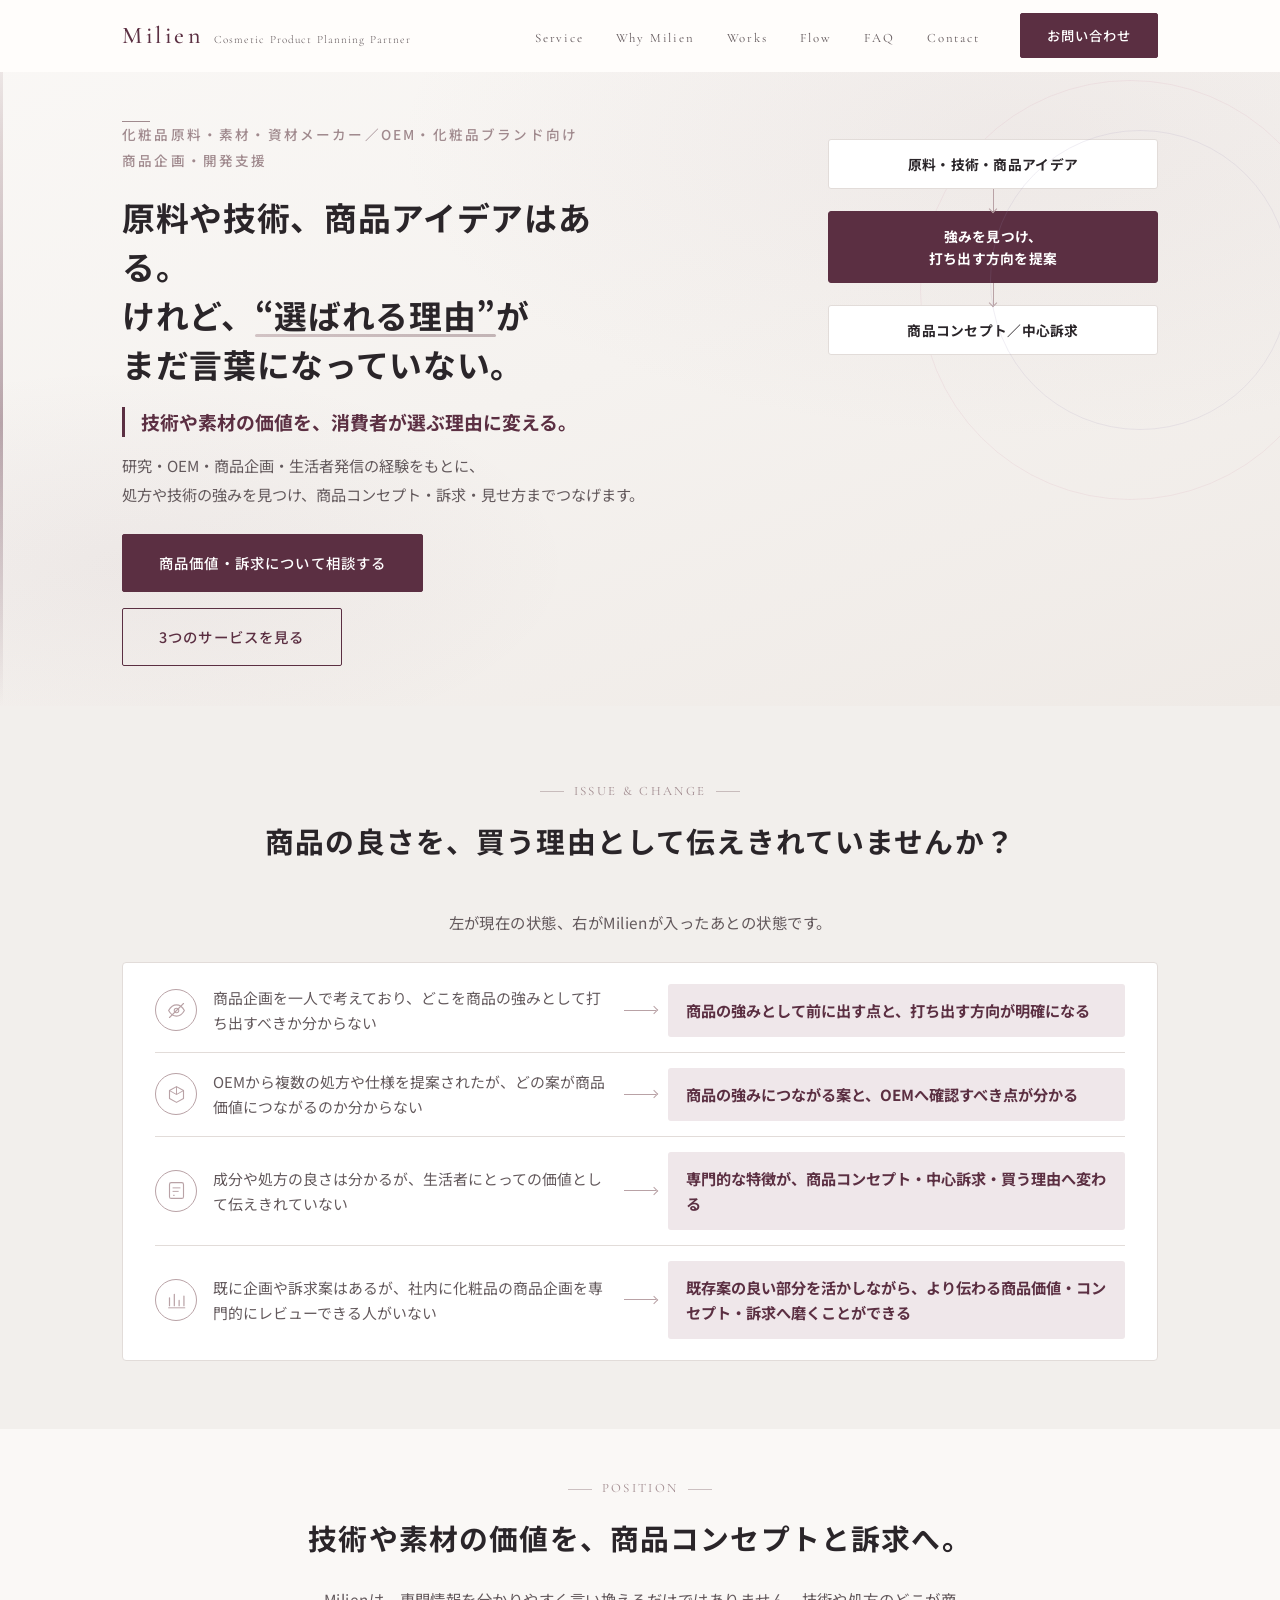
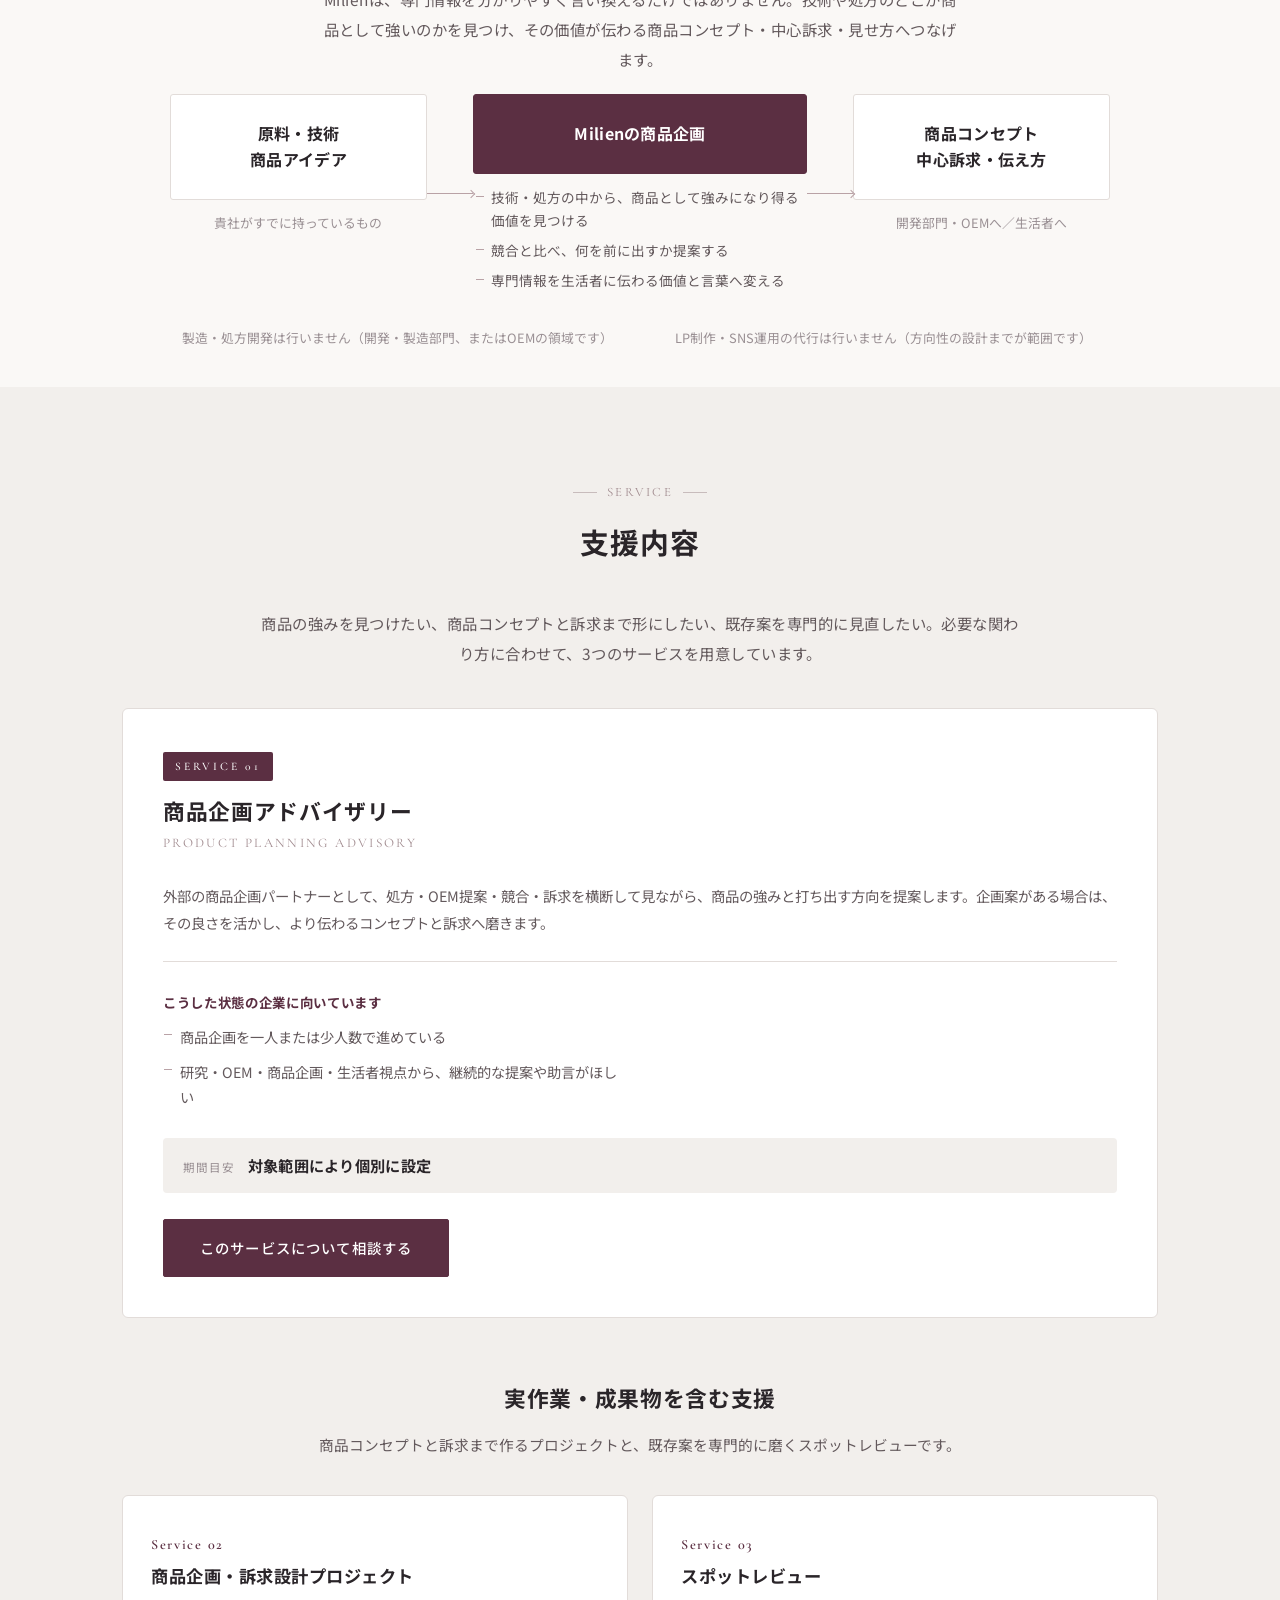
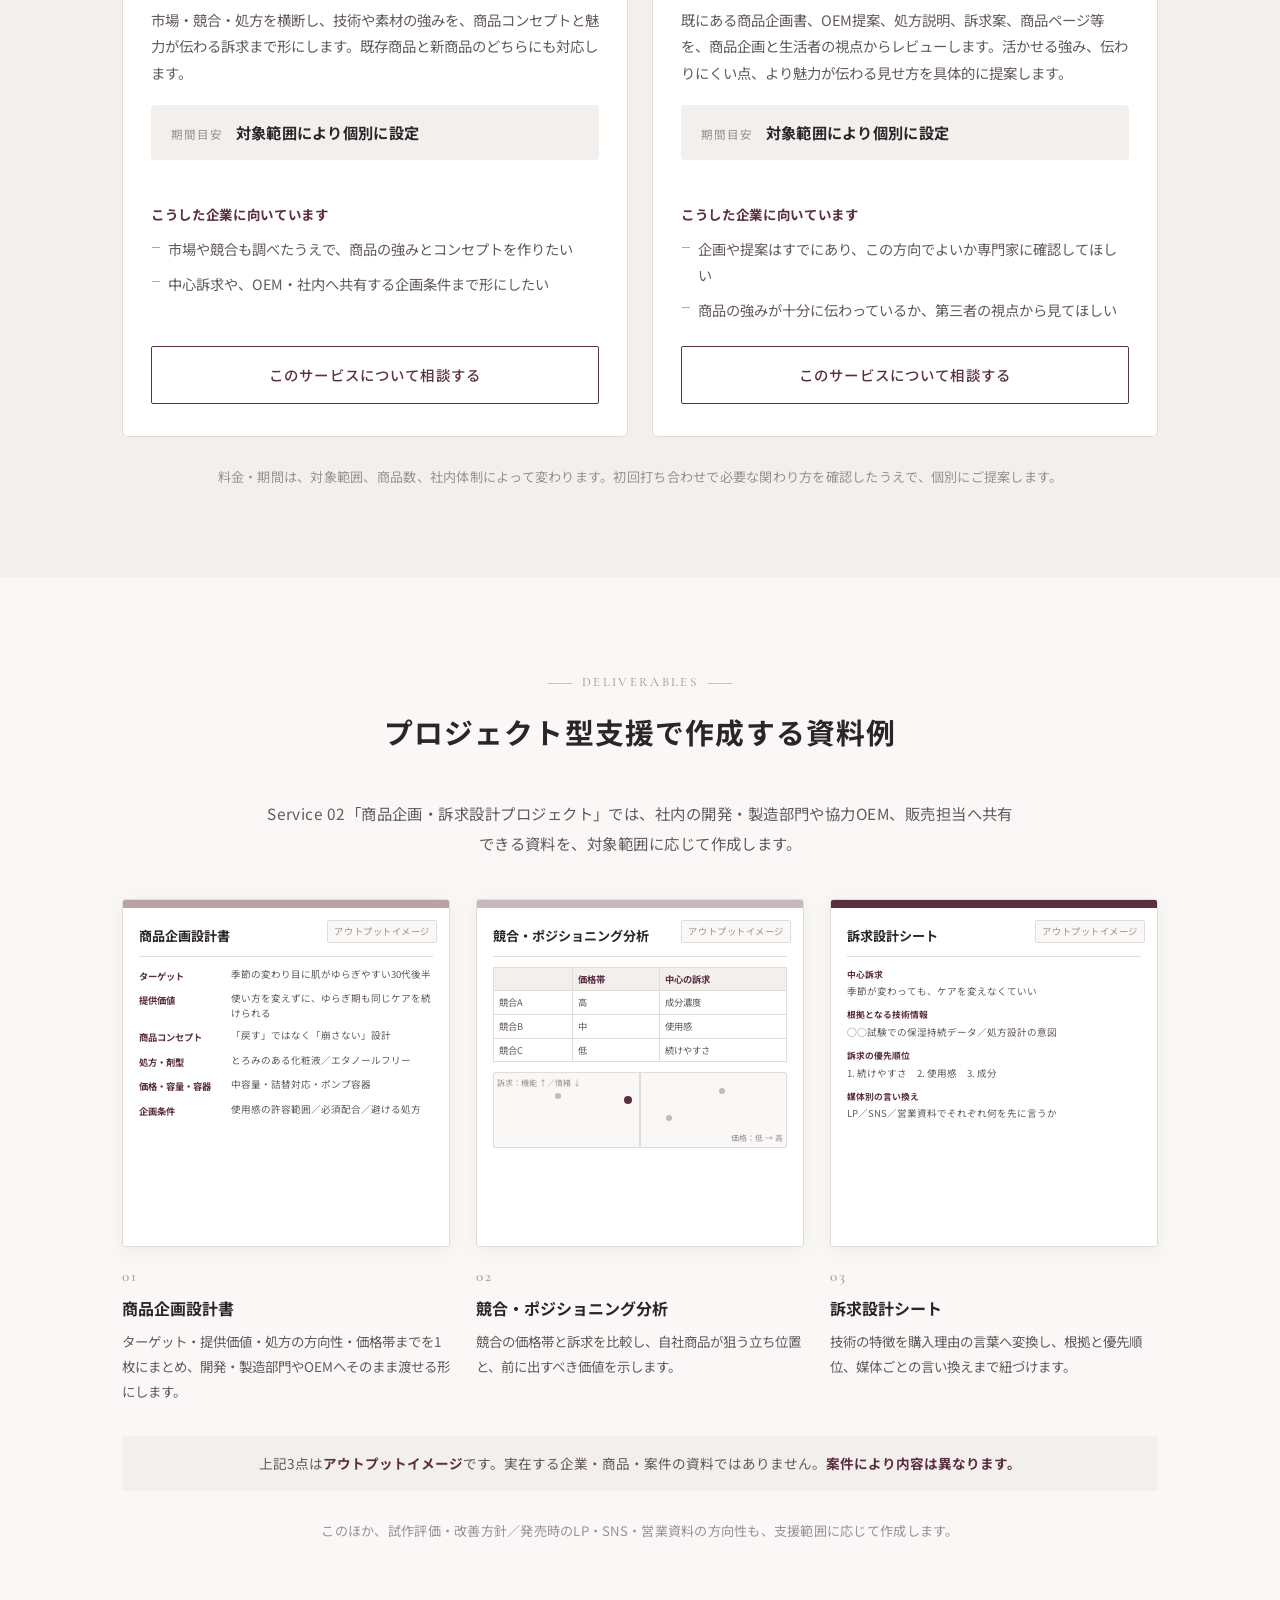
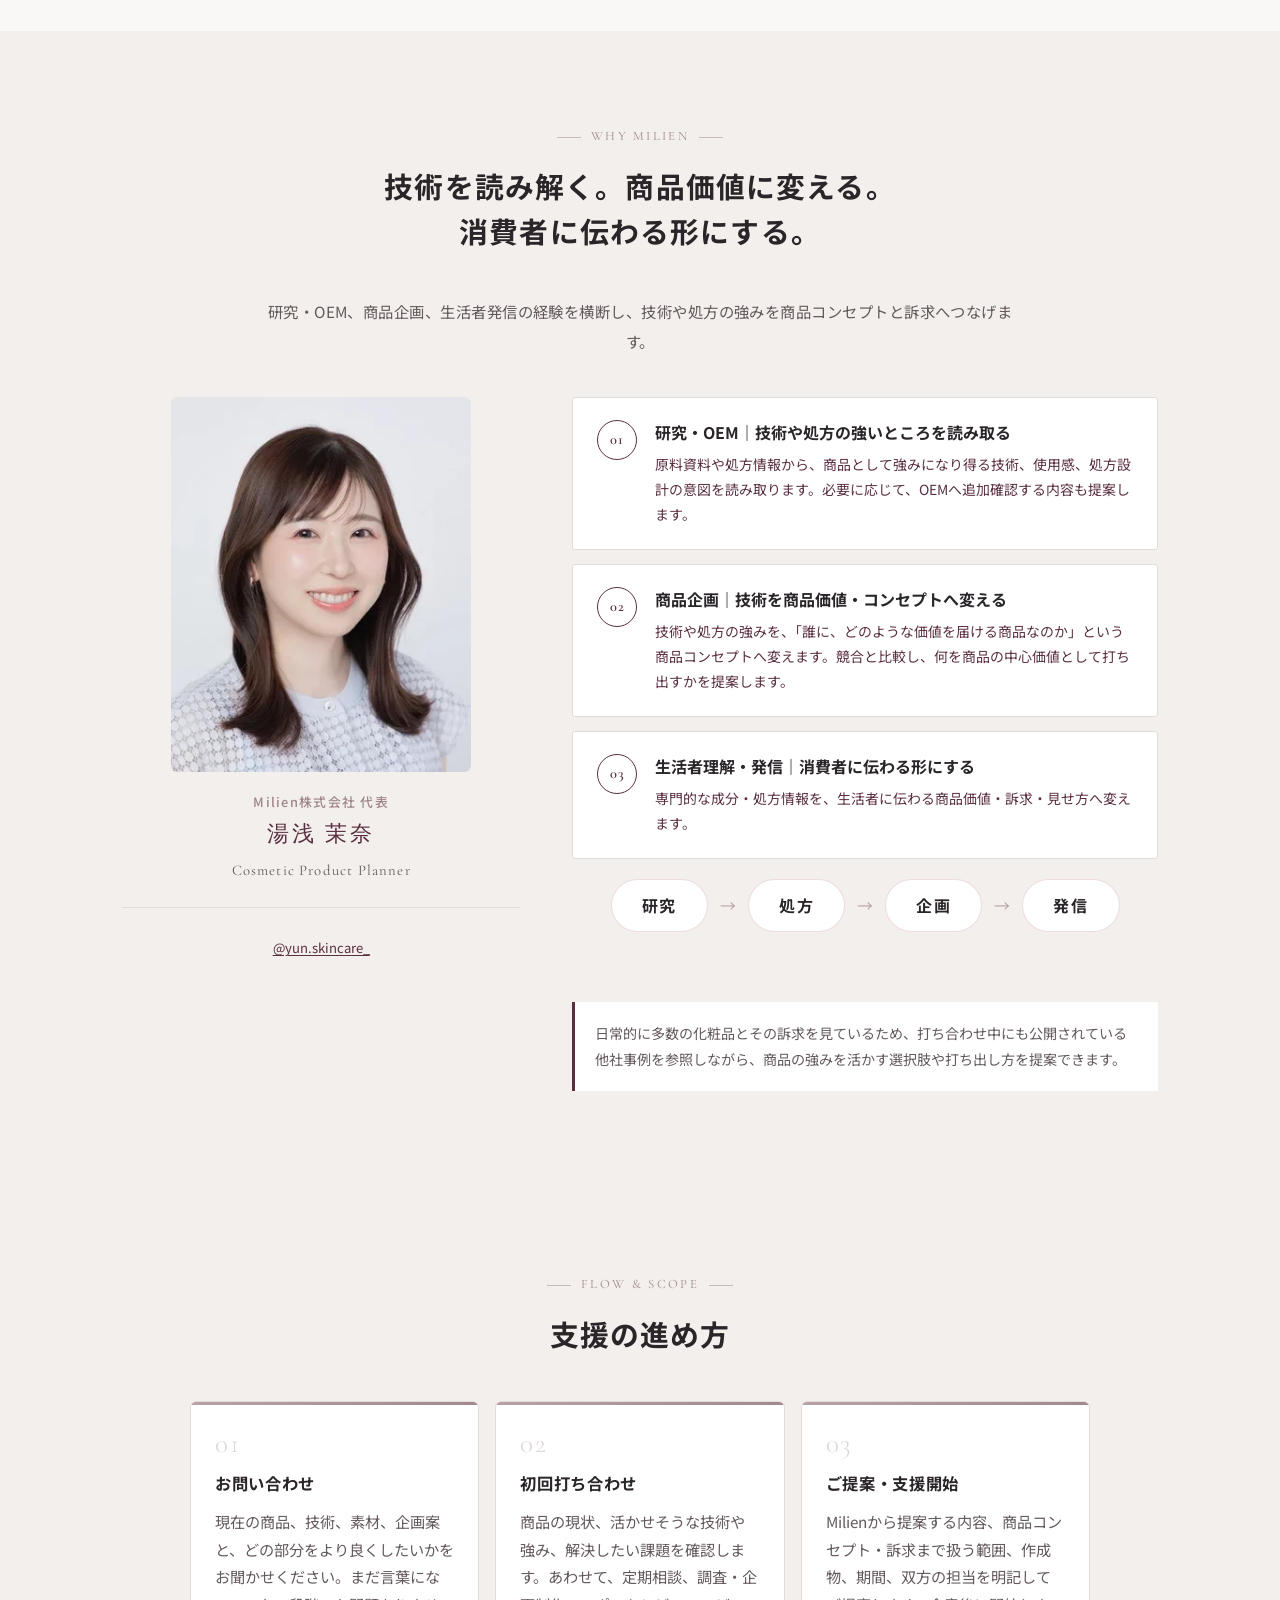
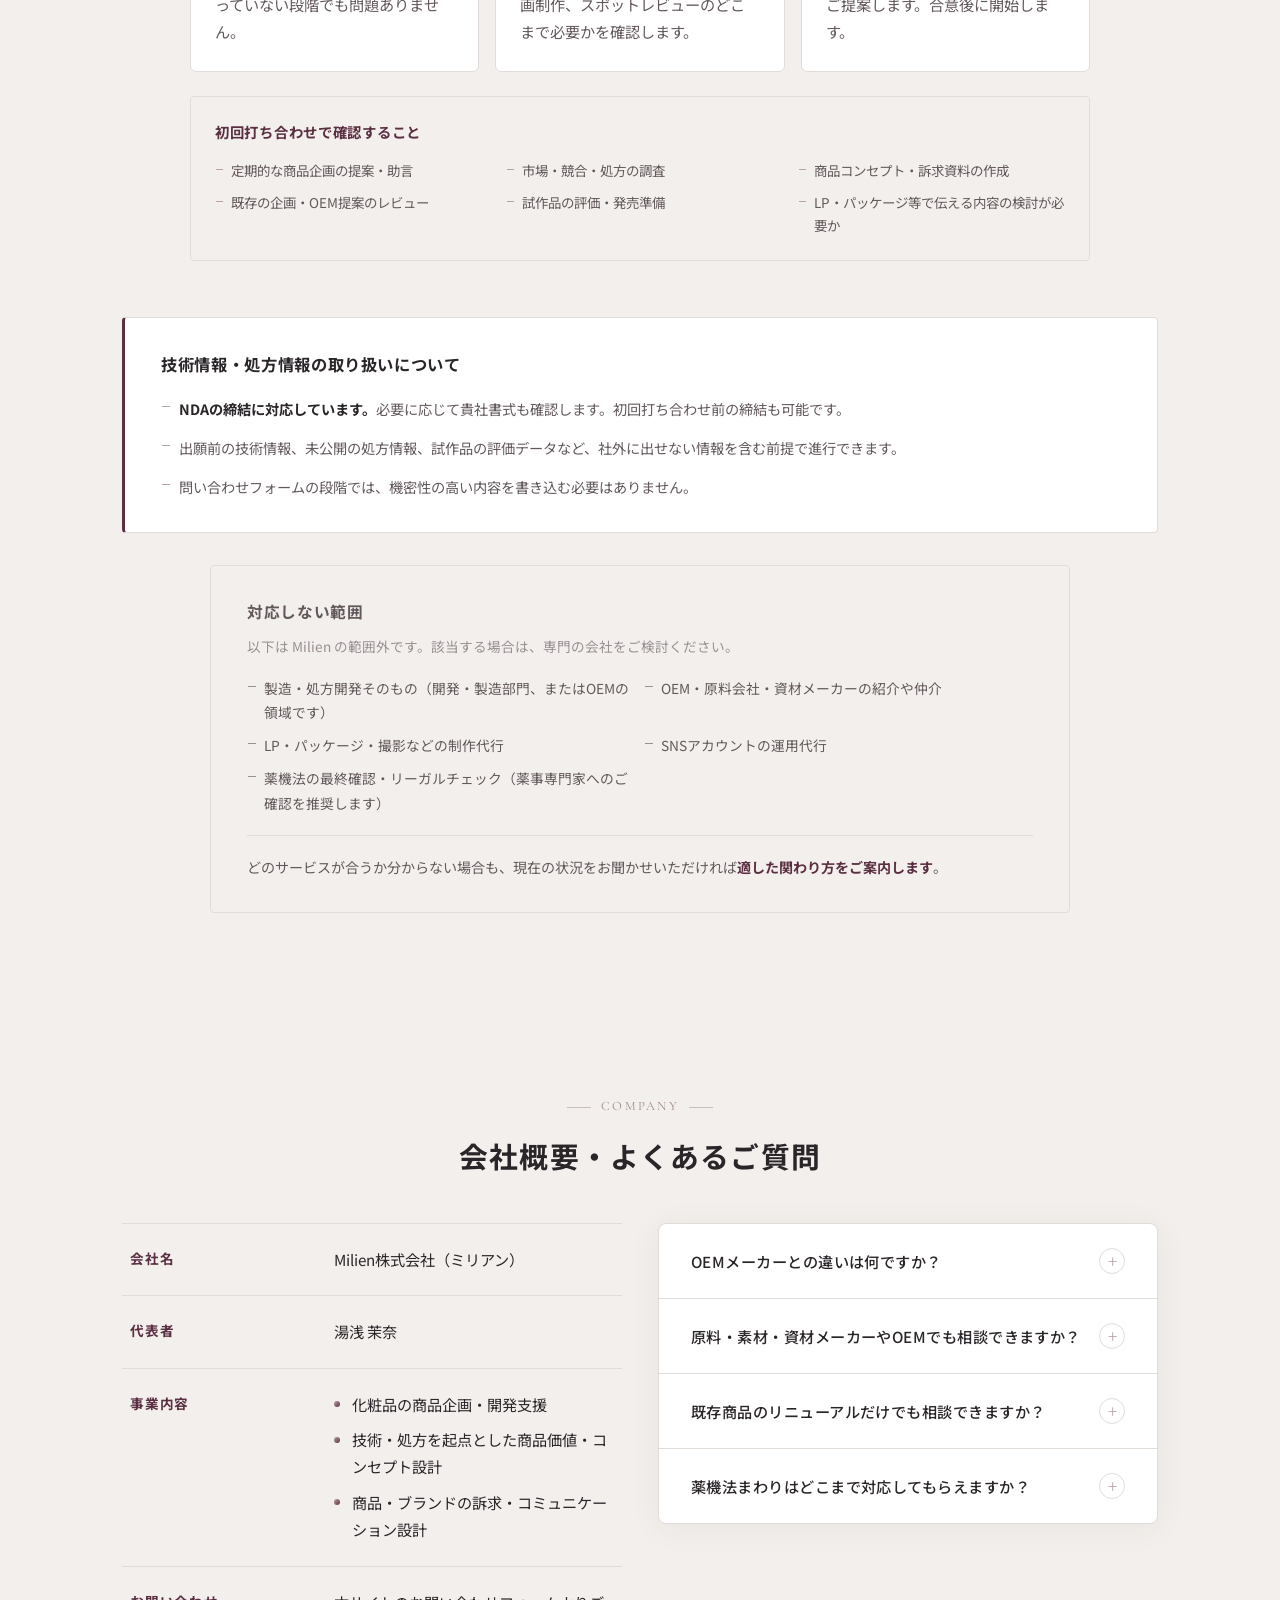
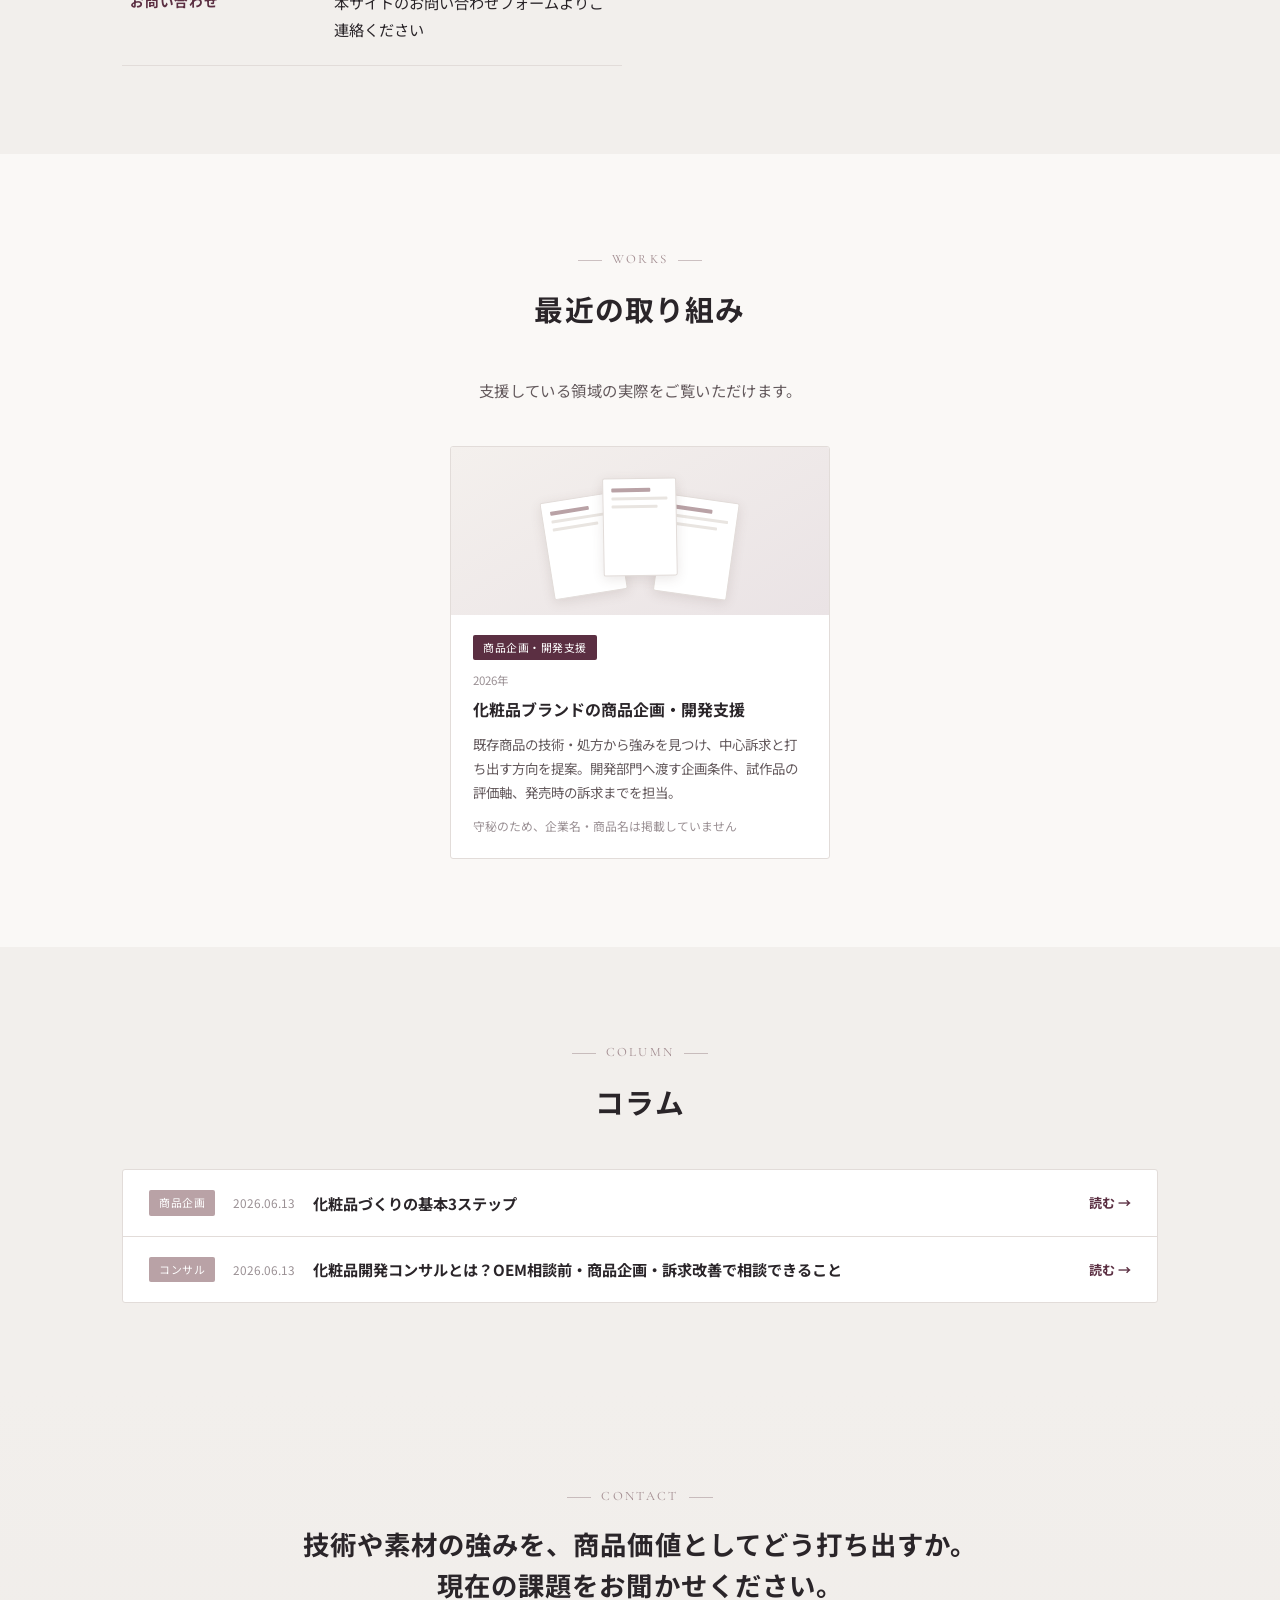
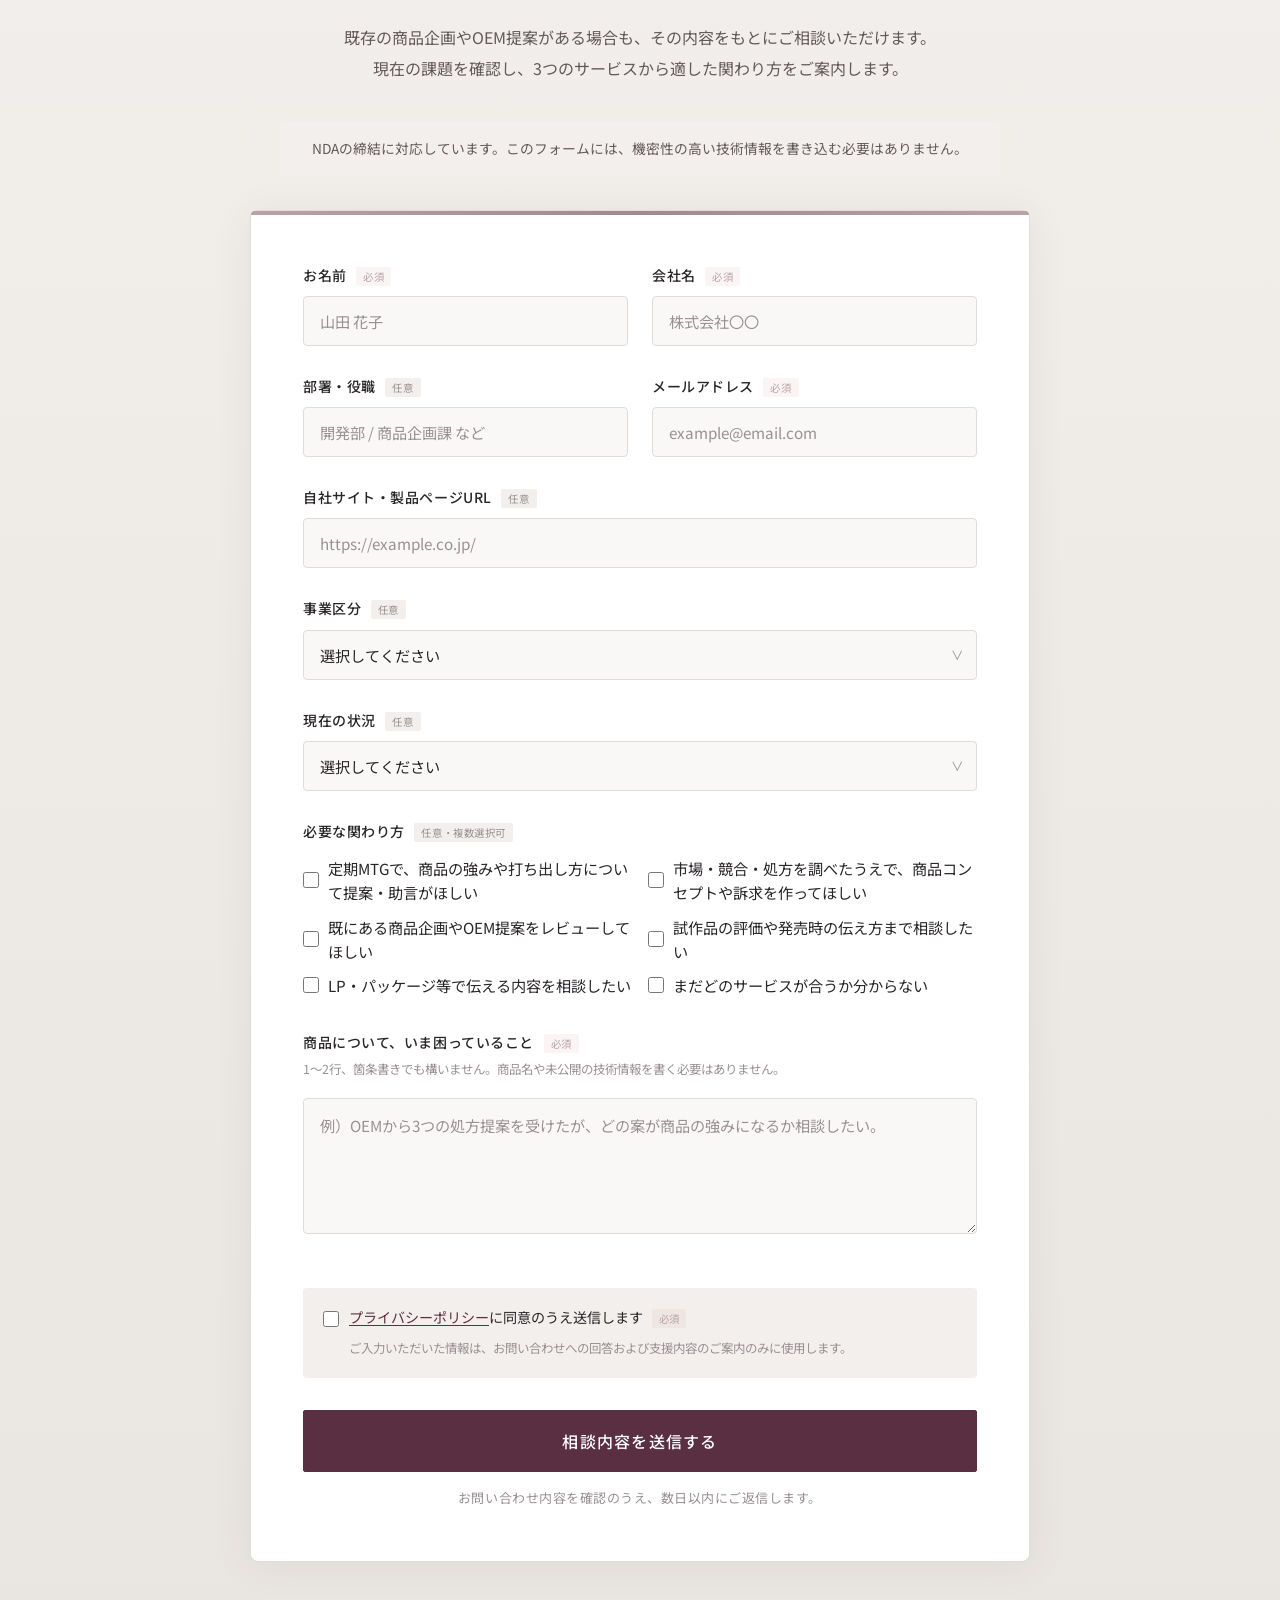
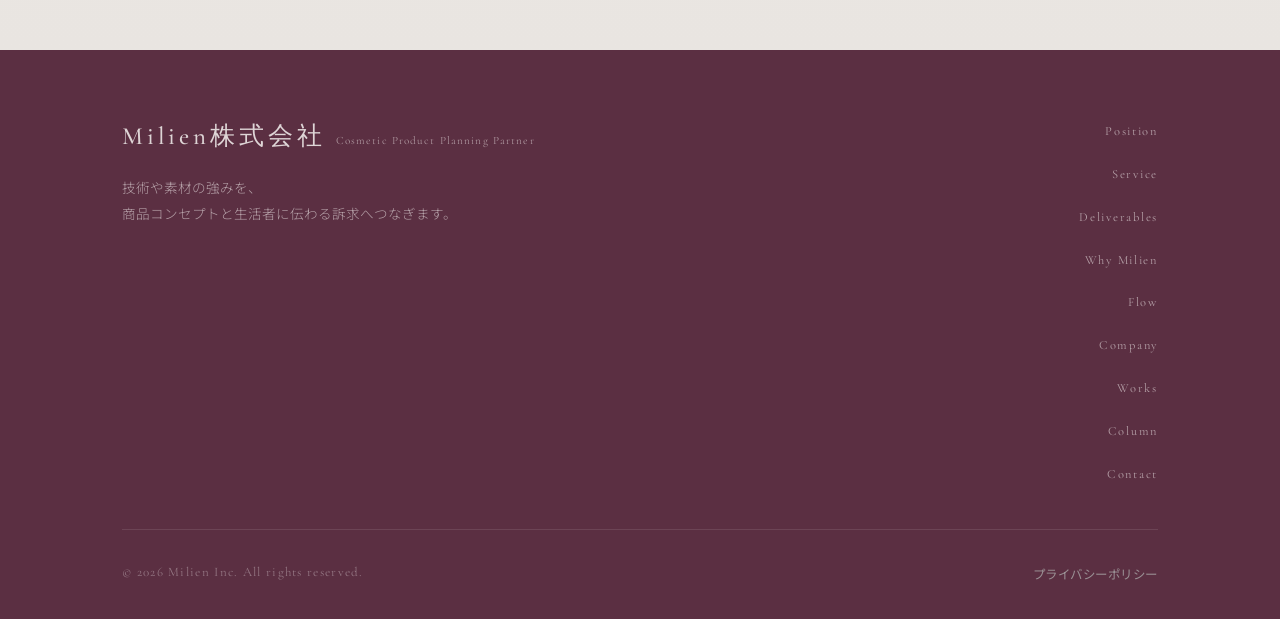
==== commit a5c1fcfe: "Align audience and column copy with current services" ====
--- a/index.html
+++ b/index.html
@@ -644,11 +644,11 @@
               </div>
               <div class="faq__item">
                 <button class="faq__q" aria-expanded="false">
-                  <span>化粧品ブランドを持っていなくても相談できますか？</span>
+                  <span>原料・素材・資材メーカーやOEMでも相談できますか？</span>
                   <span class="faq__ic">+</span>
                 </button>
                 <div class="faq__a">
-                  <p>ご相談いただけます。素材や技術を、どのような商品として誰に届けるかが未定の段階が、主な支援対象です。原料メーカー・資材メーカーからのご相談も想定しています。</p>
+                  <p>ご相談いただけます。原料・素材・資材メーカーやOEM・加工会社の、技術や素材の強みを商品価値・コンセプト・訴求へつなげるご相談にも対応しています。新商品の企画だけでなく、既存商品や訴求の見直しも対象です。</p>
                 </div>
               </div>
               <div class="faq__item">
@@ -810,8 +810,8 @@
                   <option value="">選択してください</option>
                   <option value="化粧品原料・素材メーカー">化粧品原料・素材メーカー</option>
                   <option value="資材メーカー（シートマスク・不織布・コットン等）">資材メーカー（シートマスク・不織布・コットン等）</option>
-                  <option value="OEM・加工会社（自社ブランド）">OEM・加工会社（自社ブランド）</option>
-                  <option value="化粧品ブランド（自社商品あり）">化粧品ブランド（自社商品あり）</option>
+                  <option value="OEM・加工会社">OEM・加工会社</option>
+                  <option value="化粧品メーカー・ブランド">化粧品メーカー・ブランド</option>
                   <option value="その他の化粧品関連企業">その他の化粧品関連企業</option>
                   <option value="その他">その他</option>
                 </select>
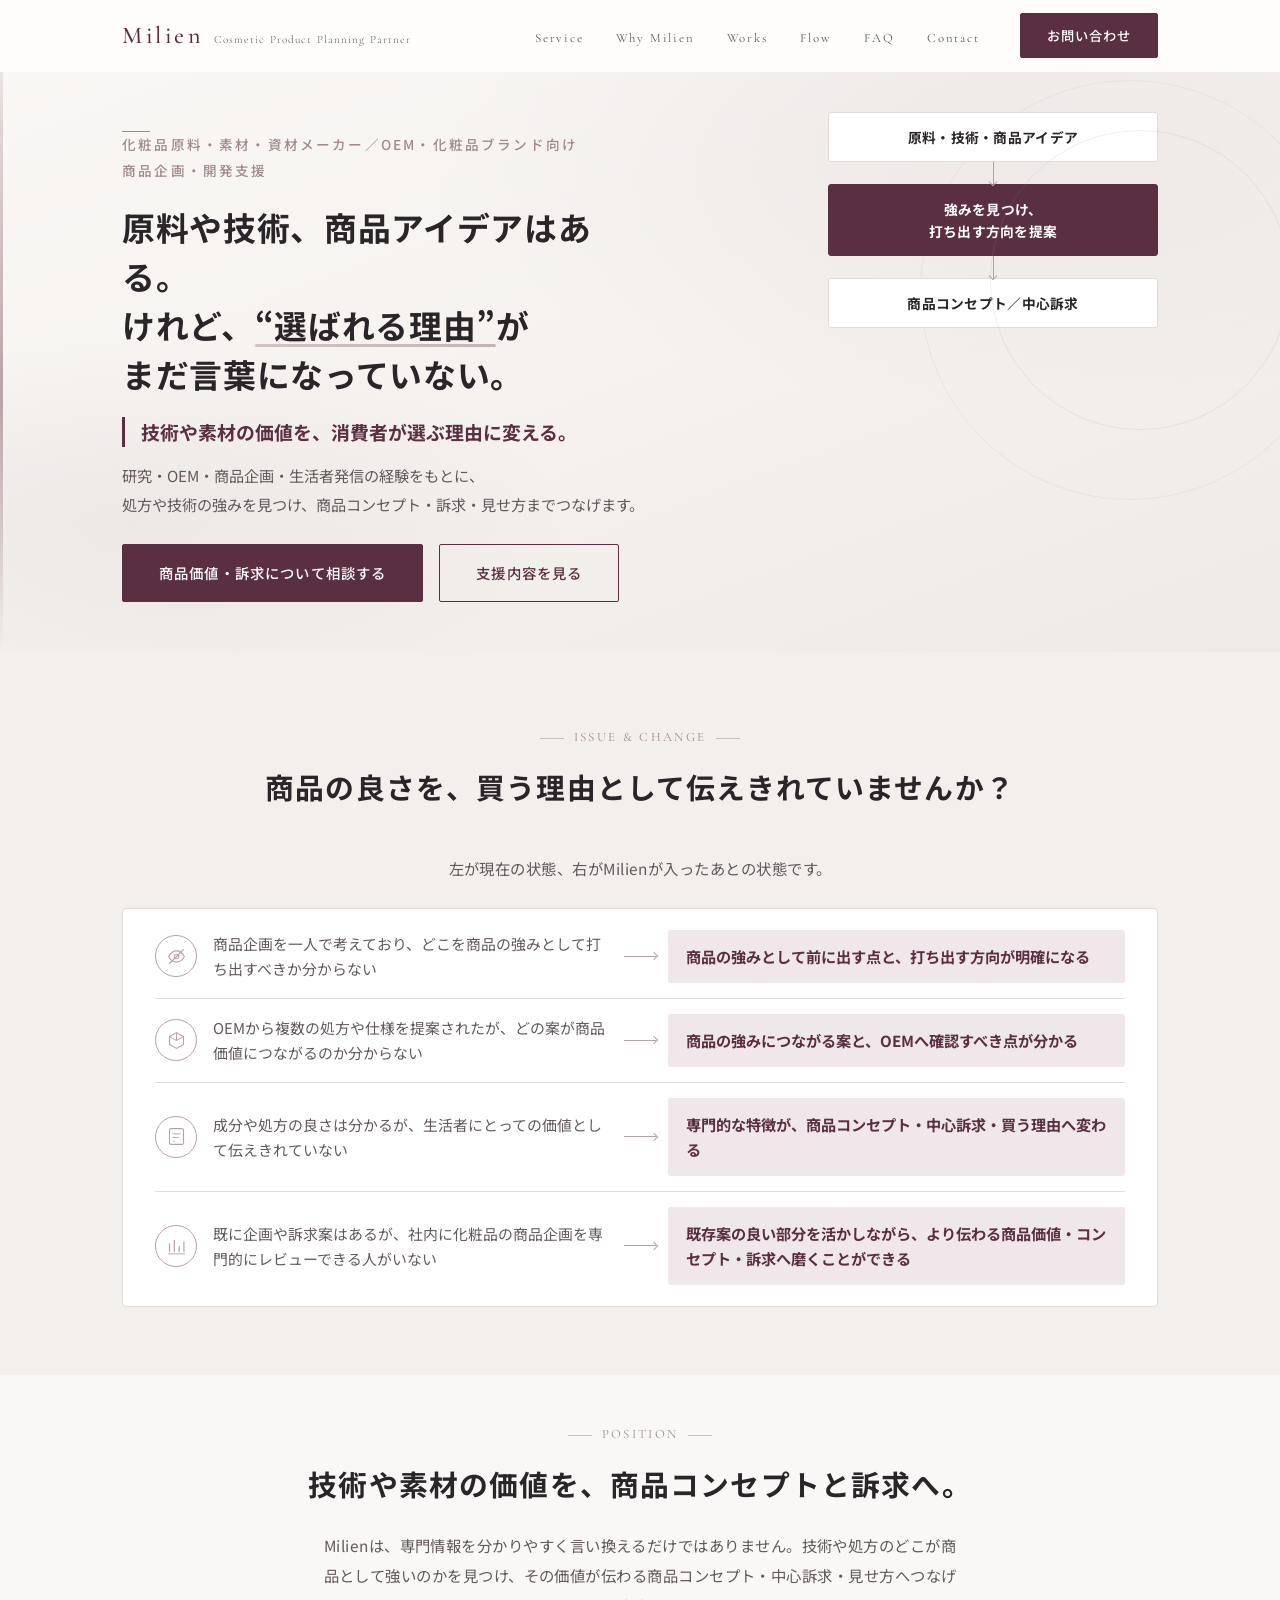
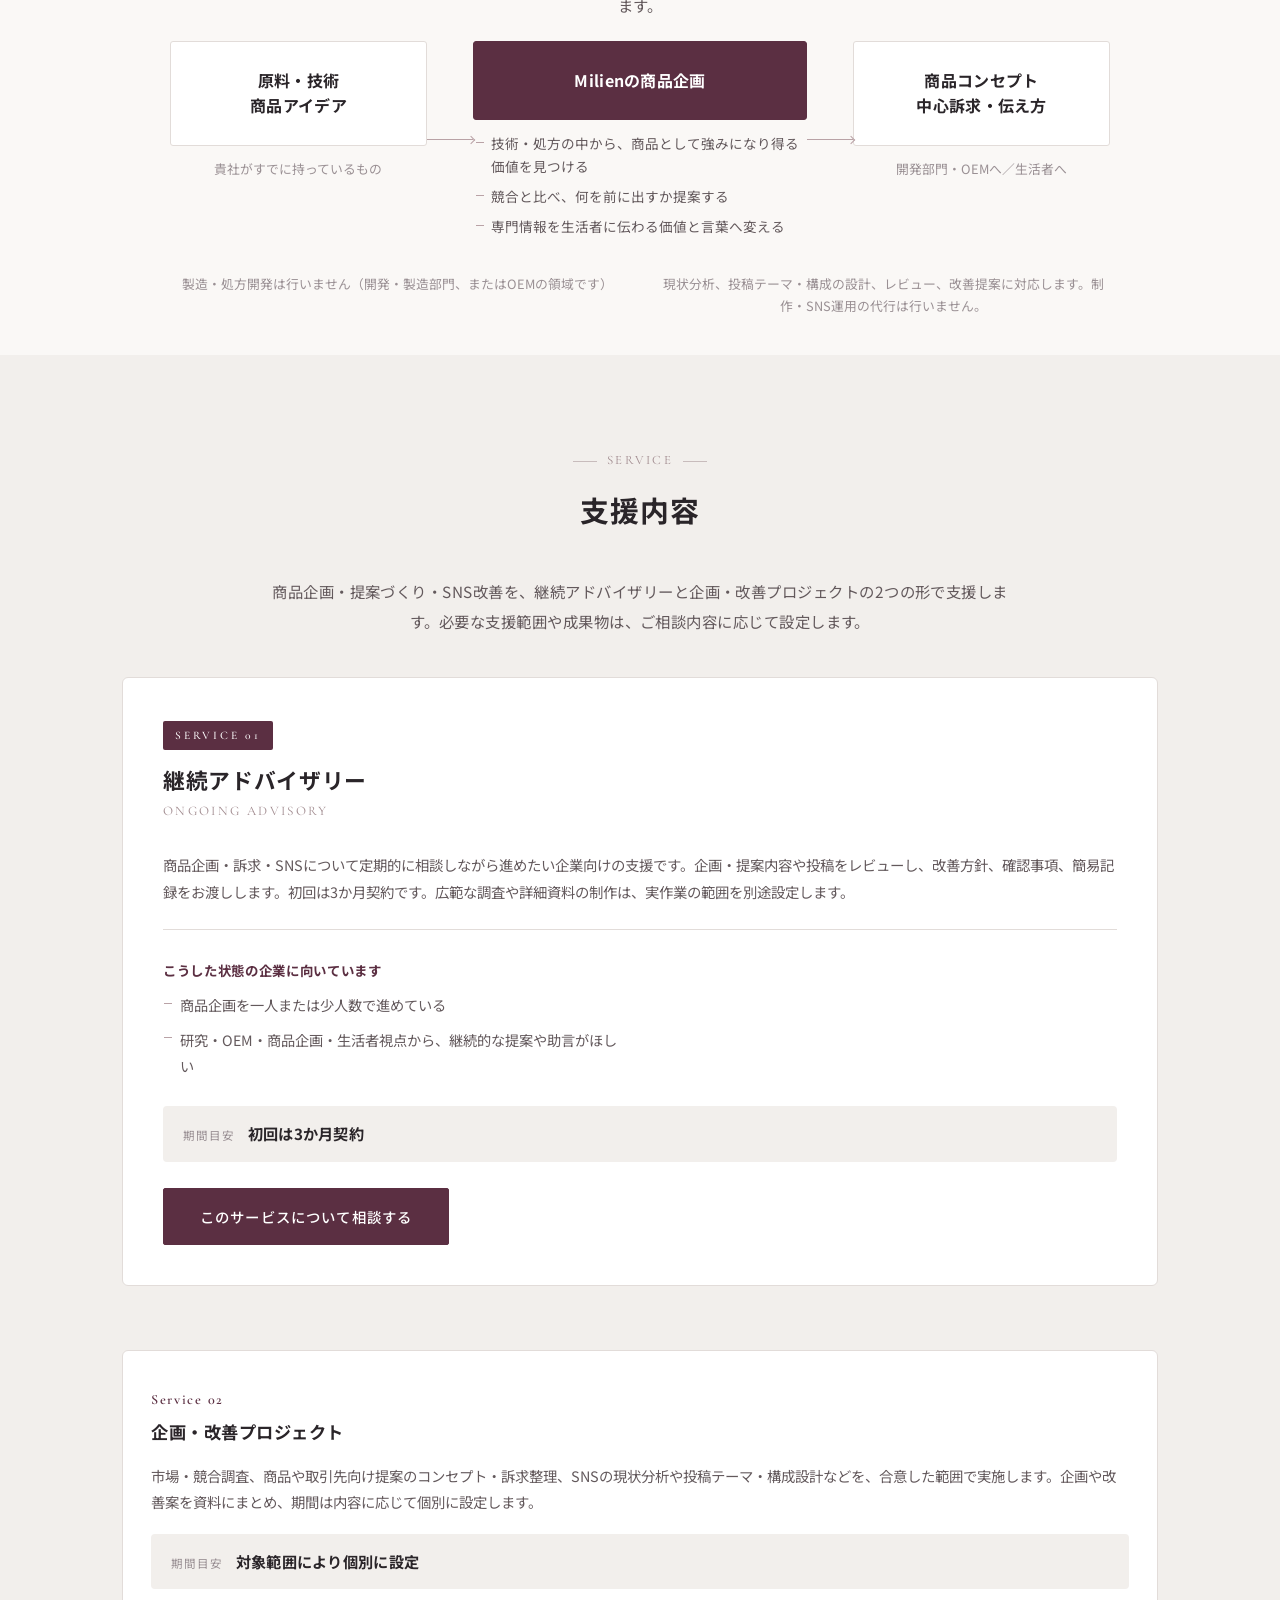
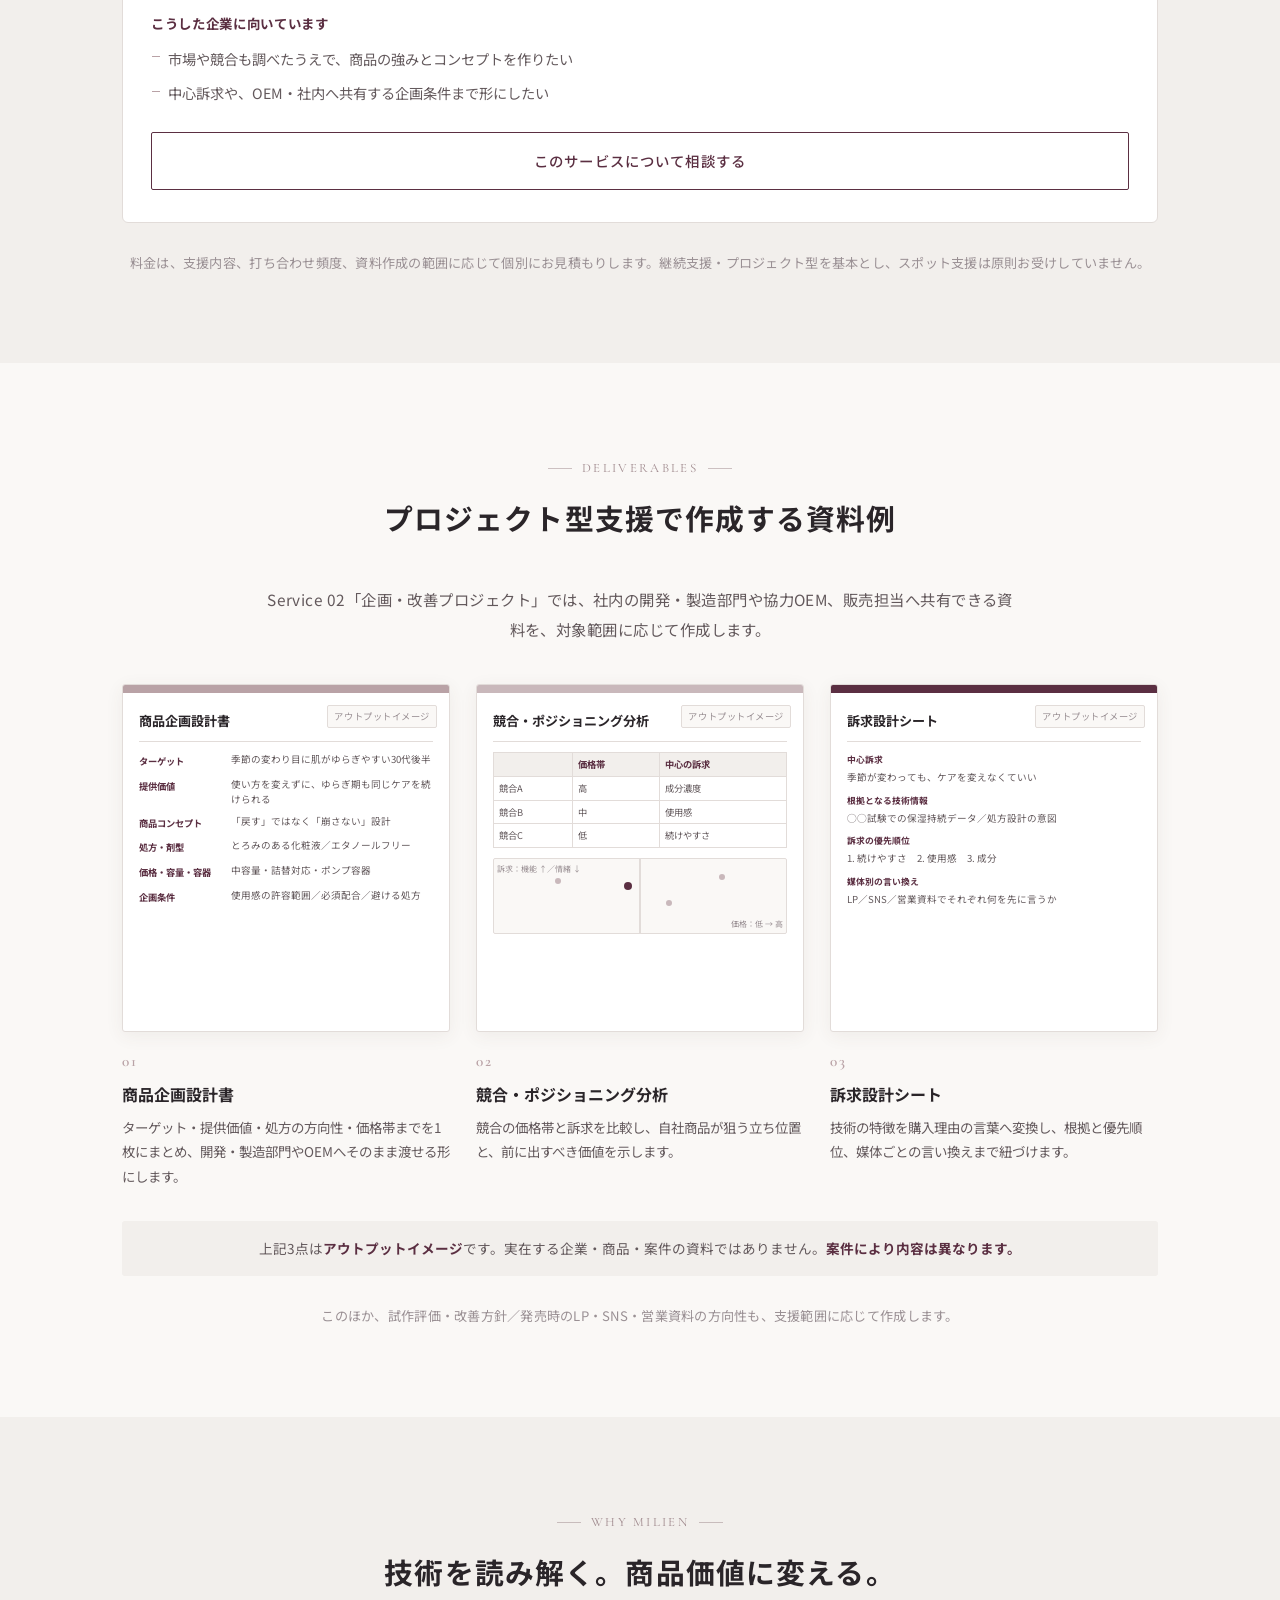
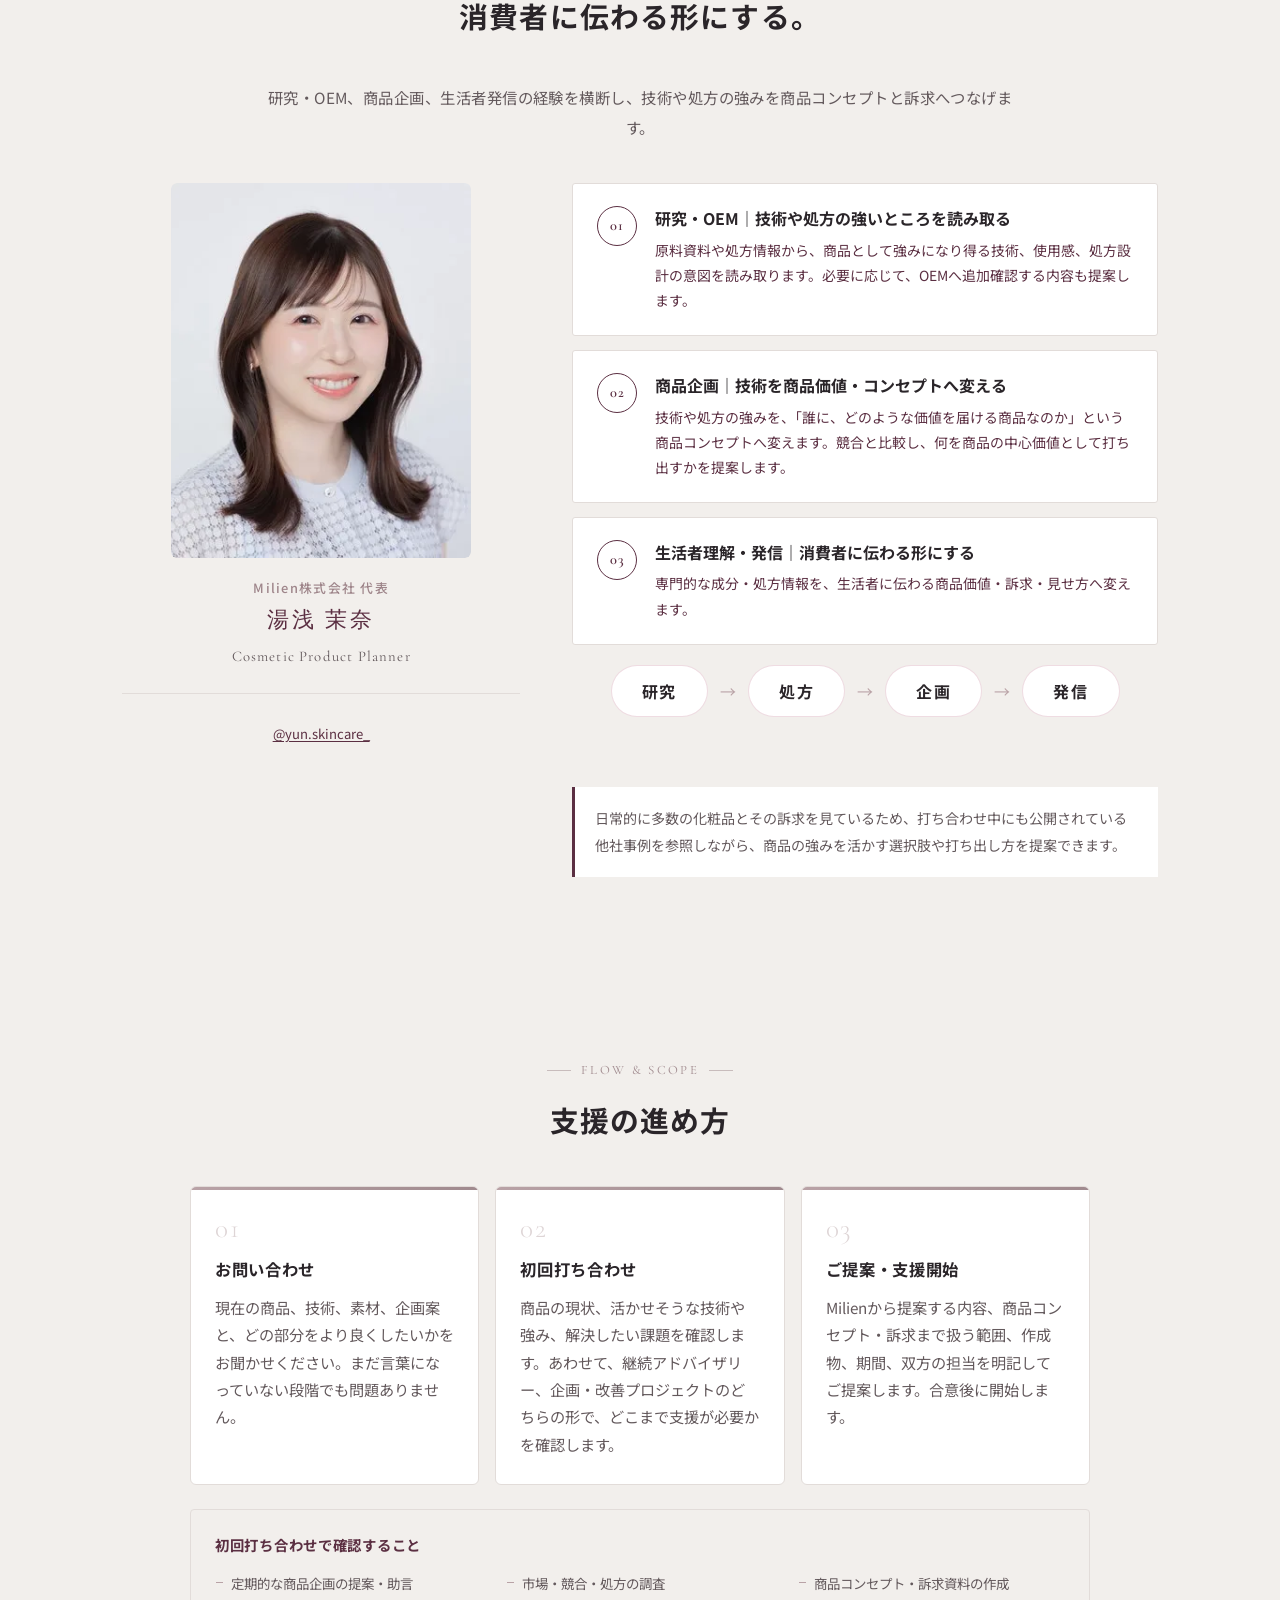
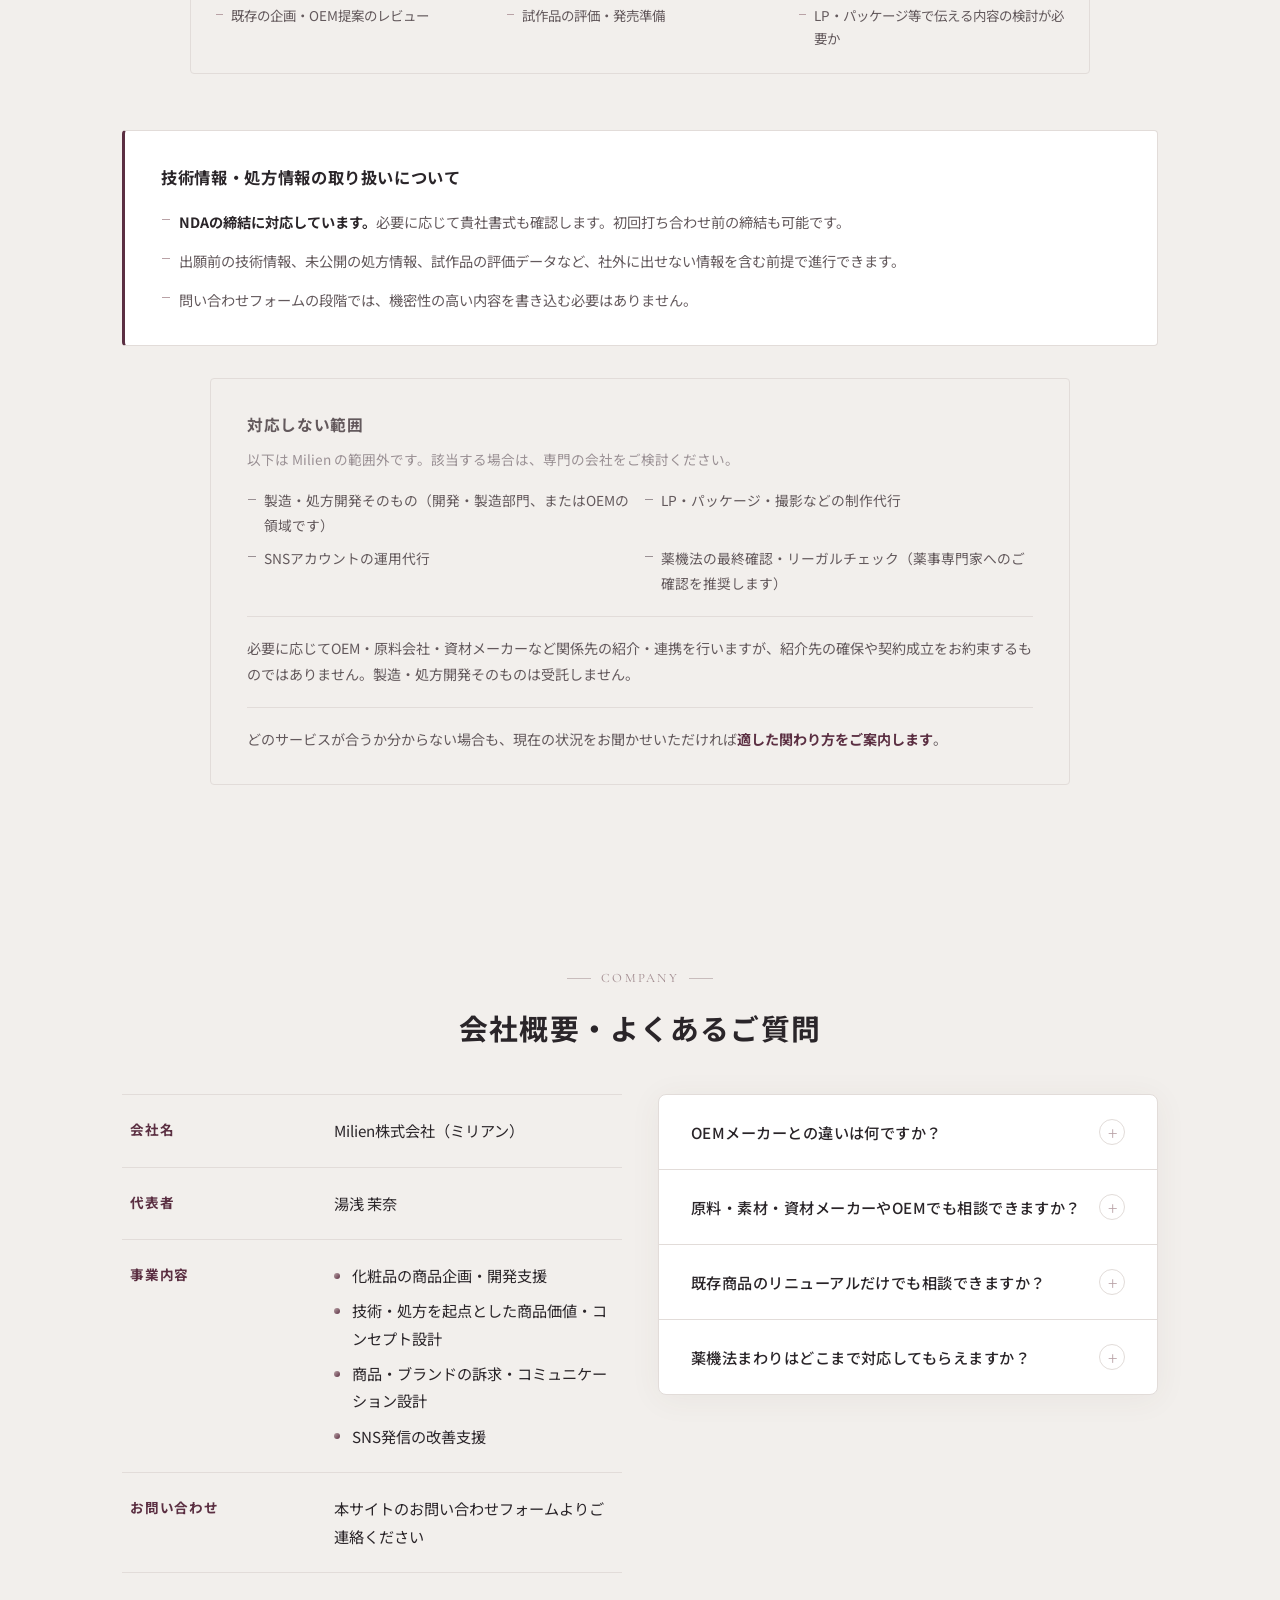
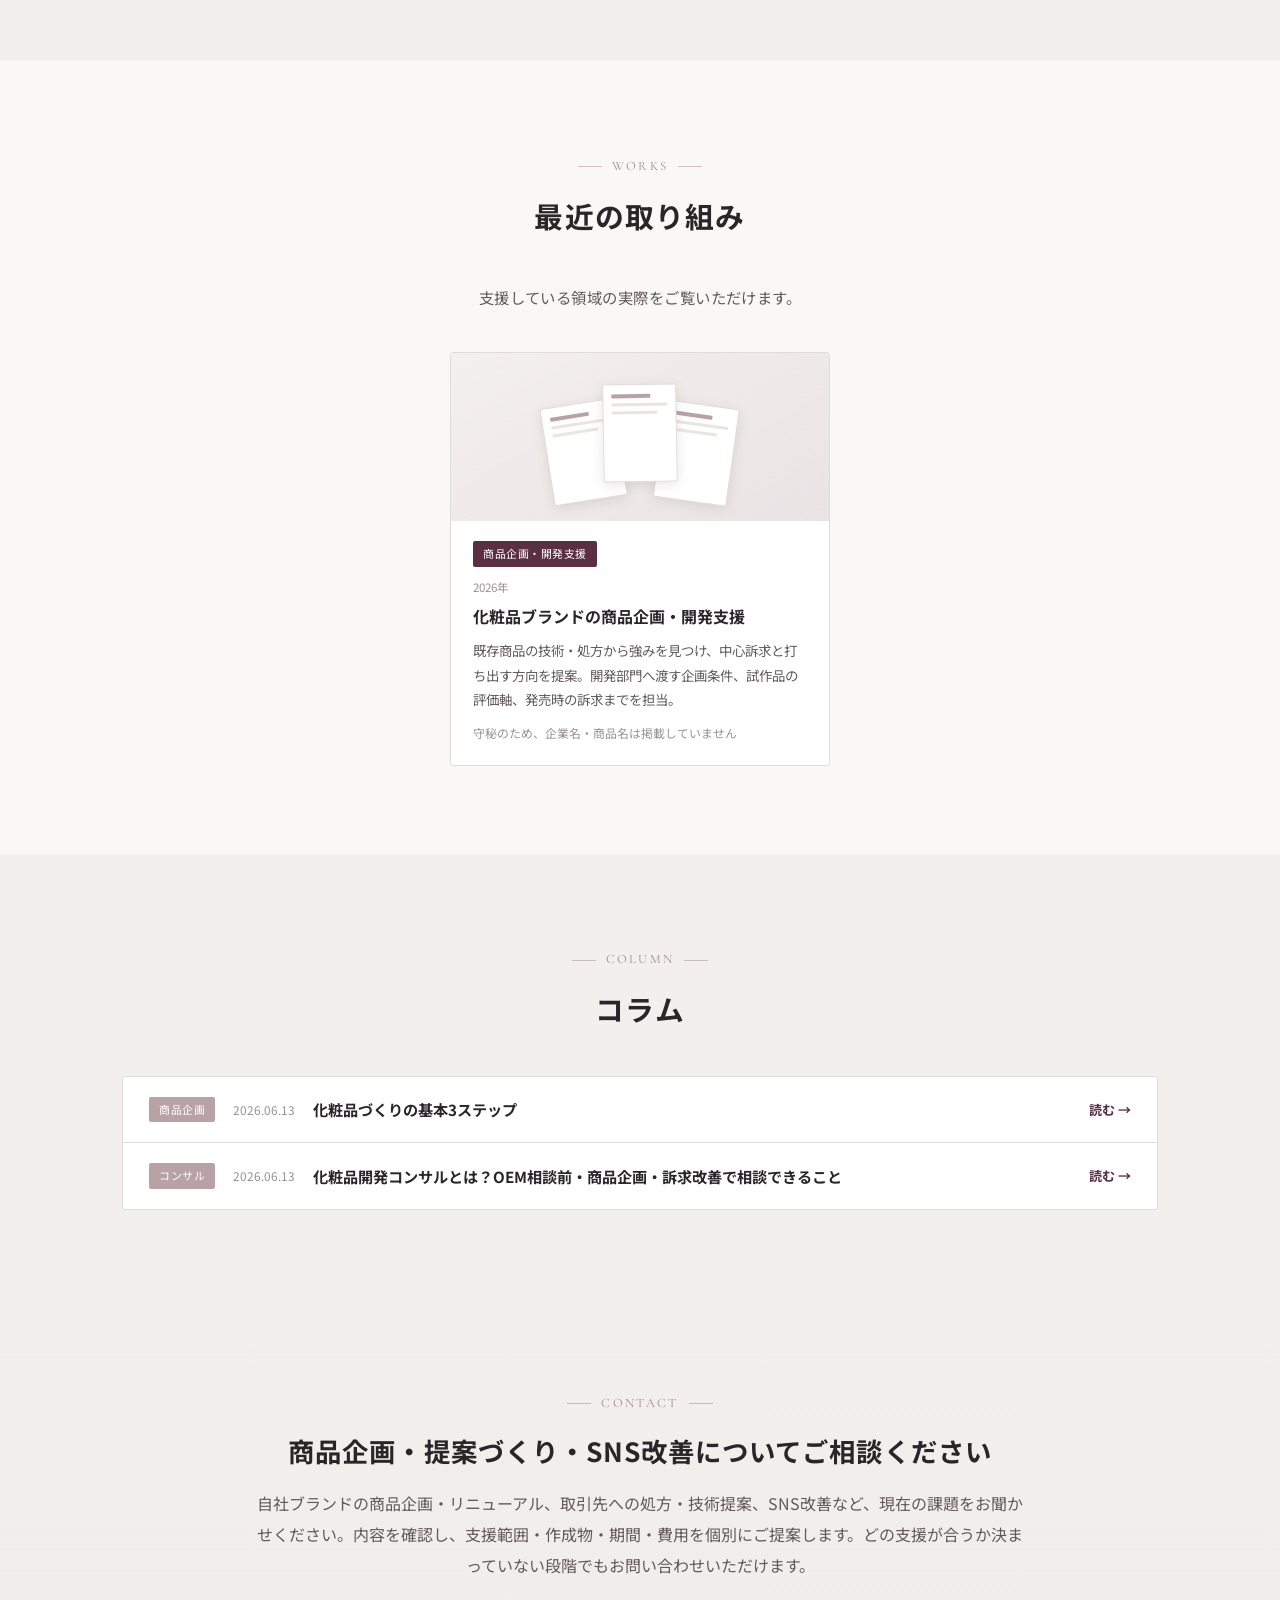
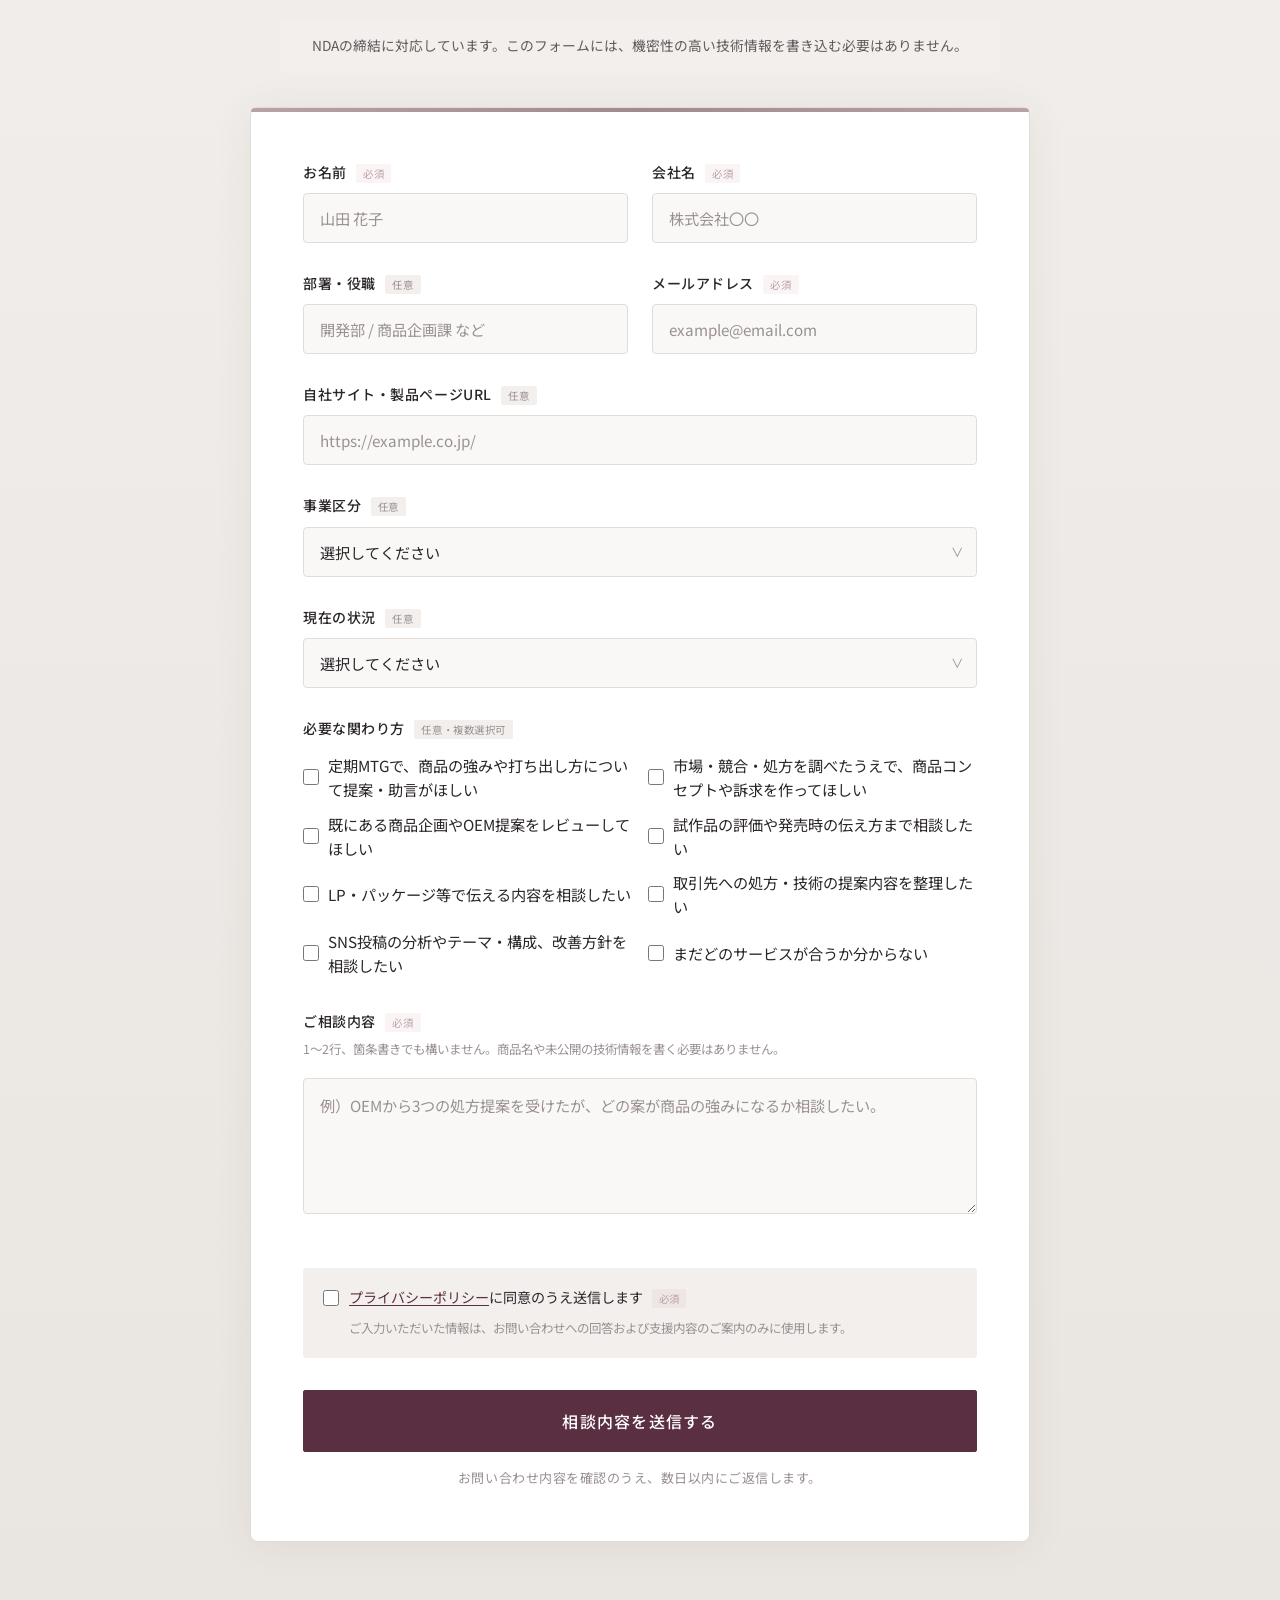
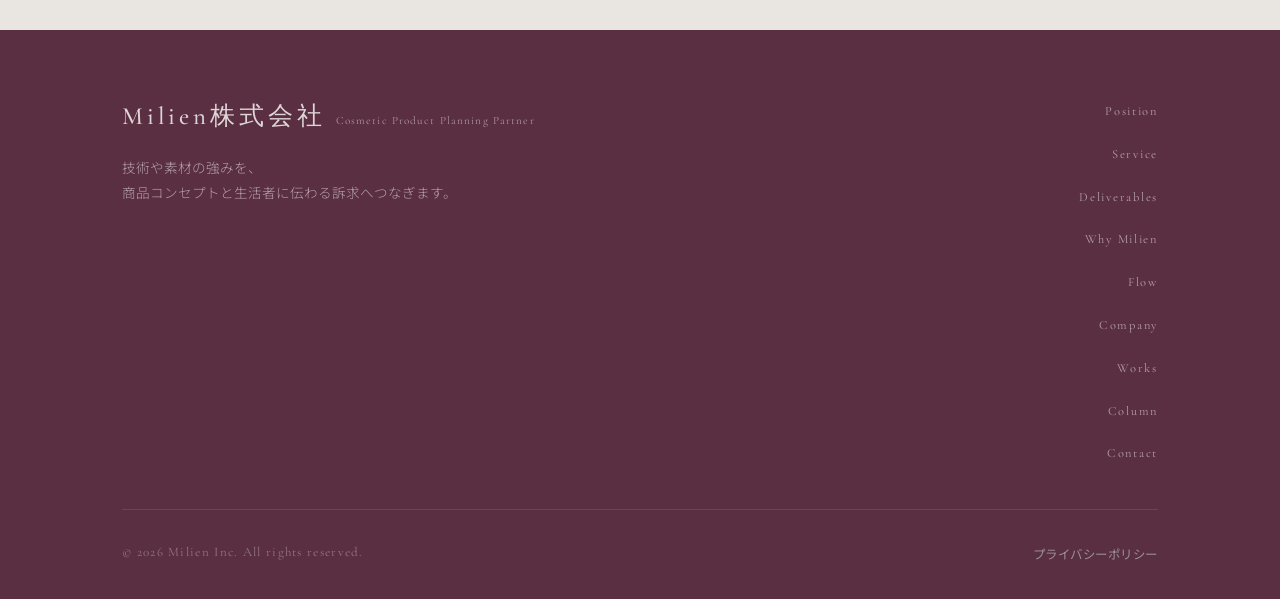
==== commit 07b15d2e: "Align services and inquiry copy with approved October offering" ====
--- a/index.html
+++ b/index.html
@@ -90,7 +90,7 @@
           </p>
           <div class="hero__cta hero-anim d3">
             <a href="#contact" class="btn btn--primary">商品価値・訴求について相談する</a>
-            <a href="#service" class="btn btn--outline">3つのサービスを見る</a>
+            <a href="#service" class="btn btn--outline">支援内容を見る</a>
           </div>
         </div>
 
@@ -213,7 +213,7 @@
 
         <div class="pos3__notes reveal">
           <p>製造・処方開発は行いません（開発・製造部門、またはOEMの領域です）</p>
-          <p>LP制作・SNS運用の代行は行いません（方向性の設計までが範囲です）</p>
+          <p>現状分析、投稿テーマ・構成の設計、レビュー、改善提案に対応します。制作・SNS運用の代行は行いません。</p>
         </div>
       </div>
     </section>
@@ -227,15 +227,15 @@
           <span class="sec-label">Service</span>
           <h2 class="sec-title">支援内容</h2>
         </div>
-        <p class="sec-lead reveal">商品の強みを見つけたい、商品コンセプトと訴求まで形にしたい、既存案を専門的に見直したい。必要な関わり方に合わせて、3つのサービスを用意しています。</p>
+        <p class="sec-lead reveal">商品企画・提案づくり・SNS改善を、継続アドバイザリーと企画・改善プロジェクトの2つの形で支援します。必要な支援範囲や成果物は、ご相談内容に応じて設定します。</p>
 
         <article class="plan plan--a reveal">
           <div class="plan__hd">
             <span class="plan__axis">Service 01</span>
-            <h3 class="plan__ttl">商品企画アドバイザリー</h3>
-            <p class="plan__en">Product Planning Advisory</p>
-          </div>
-          <p class="plan__lead">外部の商品企画パートナーとして、処方・OEM提案・競合・訴求を横断して見ながら、商品の強みと打ち出す方向を提案します。企画案がある場合は、その良さを活かし、より伝わるコンセプトと訴求へ磨きます。</p>
+            <h3 class="plan__ttl">継続アドバイザリー</h3>
+            <p class="plan__en">Ongoing Advisory</p>
+          </div>
+          <p class="plan__lead">商品企画・訴求・SNSについて定期的に相談しながら進めたい企業向けの支援です。企画・提案内容や投稿をレビューし、改善方針、確認事項、簡易記録をお渡しします。初回は3か月契約です。広範な調査や詳細資料の制作は、実作業の範囲を別途設定します。</p>
           <div class="plan__body">
             <div class="plan__col">
               <h4 class="plan__lbl">こうした状態の企業に向いています</h4>
@@ -254,9 +254,9 @@
                   <li>OEMへ追加確認すべき点</li>
                   <li>打ち合わせで提案した内容の簡易記録</li>
                 </ul>
-                <h4 class="plan__lbl">基本範囲に含まないもの</h4>
+                <h4 class="plan__lbl">別途範囲を設定するもの</h4>
                 <ul class="plan__list">
-                  <li>広範な調査・詳細な資料制作など、継続的に工数を要する実作業</li>
+                  <li>広範な調査や詳細資料の制作などの実作業</li>
                 </ul>
               </div>
             </details>
@@ -264,7 +264,7 @@
           <div class="plan__meta">
             <div class="plan__meta-item">
               <span class="plan__meta-lbl">期間目安</span>
-              <span class="plan__meta-val">対象範囲により個別に設定</span>
+              <span class="plan__meta-val">初回は3か月契約</span>
             </div>
           </div>
           <div class="plan__cta">
@@ -272,91 +272,46 @@
           </div>
         </article>
 
-        <div class="plan-group reveal">
-          <div class="plan-group__hd">
-            <h3 class="plan__ttl">実作業・成果物を含む支援</h3>
-            <p class="plan-group__lead">商品コンセプトと訴求まで作るプロジェクトと、既存案を専門的に磨くスポットレビューです。</p>
-          </div>
-
-          <div class="plan-group__grid service-plan-grid">
-
-            <article class="plan plan--b">
-              <div class="plan__hd plan__hd--compact">
-                <span class="plan__num">Service 02</span>
-                <h4 class="plan__ttl plan__ttl--sm">商品企画・訴求設計プロジェクト</h4>
-              </div>
-              <p class="plan__lead">市場・競合・処方を横断し、技術や素材の強みを、商品コンセプトと魅力が伝わる訴求まで形にします。既存商品と新商品のどちらにも対応します。</p>
-              <div class="plan__meta plan__meta--stack">
-                <div class="plan__meta-item">
-                  <span class="plan__meta-lbl">期間目安</span>
-                  <span class="plan__meta-val">対象範囲により個別に設定</span>
-                </div>
-              </div>
-              <h5 class="plan__lbl">こうした企業に向いています</h5>
+        <article class="plan plan--b reveal">
+          <div class="plan__hd plan__hd--compact">
+            <span class="plan__num">Service 02</span>
+            <h3 class="plan__ttl plan__ttl--sm">企画・改善プロジェクト</h3>
+          </div>
+          <p class="plan__lead">市場・競合調査、商品や取引先向け提案のコンセプト・訴求整理、SNSの現状分析や投稿テーマ・構成設計などを、合意した範囲で実施します。企画や改善案を資料にまとめ、期間は内容に応じて個別に設定します。</p>
+          <div class="plan__meta plan__meta--stack">
+            <div class="plan__meta-item">
+              <span class="plan__meta-lbl">期間目安</span>
+              <span class="plan__meta-val">対象範囲により個別に設定</span>
+            </div>
+          </div>
+          <h4 class="plan__lbl">こうした企業に向いています</h4>
+          <ul class="plan__list">
+            <li>市場や競合も調べたうえで、商品の強みとコンセプトを作りたい</li>
+            <li>中心訴求や、OEM・社内へ共有する企画条件まで形にしたい</li>
+          </ul>
+          <details class="plan__more">
+            <summary class="plan__more-sum">主な成果物を見る</summary>
+            <div class="plan__more-in">
+              <h4 class="plan__lbl">主な成果物</h4>
               <ul class="plan__list">
-                <li>市場や競合も調べたうえで、商品の強みとコンセプトを作りたい</li>
-                <li>中心訴求や、OEM・社内へ共有する企画条件まで形にしたい</li>
+                <li>市場・競合を踏まえた商品の立ち位置</li>
+                <li>技術や処方を起点とした商品コンセプト</li>
+                <li>魅力が伝わる中心訴求</li>
+                <li>OEMや社内へ共有する企画条件</li>
+                <li>LP・パッケージ・SNS等で伝える内容の方向</li>
               </ul>
-              <details class="plan__more">
-                <summary class="plan__more-sum">主な成果物を見る</summary>
-                <div class="plan__more-in">
-                  <h5 class="plan__lbl">主な成果物</h5>
-                  <ul class="plan__list">
-                    <li>市場・競合を踏まえた商品の立ち位置</li>
-                    <li>技術や処方を起点とした商品コンセプト</li>
-                    <li>魅力が伝わる中心訴求</li>
-                    <li>OEMや社内へ共有する企画条件</li>
-                    <li>LP・パッケージ・SNS等で伝える内容の方向</li>
-                  </ul>
-                  <div class="plan__deliv">
-                    <span class="plan__deliv-lbl">必要に応じて広げられる範囲</span>
-                    <p>試作品の評価、改善提案、発売時の訴求まで対象を広げられます。</p>
-                  </div>
-                </div>
-              </details>
-              <div class="plan__cta">
-                <a href="#contact" class="btn btn--outline btn--full plan__cta-btn" data-preset="市場・競合・処方を調べたうえで、商品コンセプトや訴求を作ってほしい">このサービスについて相談する</a>
-              </div>
-            </article>
-
-            <article class="plan plan--b">
-              <div class="plan__hd plan__hd--compact">
-                <span class="plan__num">Service 03</span>
-                <h4 class="plan__ttl plan__ttl--sm">スポットレビュー</h4>
-              </div>
-              <p class="plan__lead">既にある商品企画書、OEM提案、処方説明、訴求案、商品ページ等を、商品企画と生活者の視点からレビューします。活かせる強み、伝わりにくい点、より魅力が伝わる見せ方を具体的に提案します。</p>
-              <div class="plan__meta plan__meta--stack">
-                <div class="plan__meta-item">
-                  <span class="plan__meta-lbl">期間目安</span>
-                  <span class="plan__meta-val">対象範囲により個別に設定</span>
-                </div>
-              </div>
-              <h5 class="plan__lbl">こうした企業に向いています</h5>
-              <ul class="plan__list">
-                <li>企画や提案はすでにあり、この方向でよいか専門家に確認してほしい</li>
-                <li>商品の強みが十分に伝わっているか、第三者の視点から見てほしい</li>
-              </ul>
-              <details class="plan__more">
-                <summary class="plan__more-sum">主な提案内容を見る</summary>
-                <div class="plan__more-in">
-                  <h5 class="plan__lbl">主な提案内容</h5>
-                  <ul class="plan__list">
-                    <li>現在の企画で活かすべき部分</li>
-                    <li>商品価値が伝わりにくい部分</li>
-                    <li>コンセプト・訴求・見せ方の改善提案</li>
-                    <li>必要に応じたOEMへの追加質問</li>
-                  </ul>
-                </div>
-              </details>
-              <div class="plan__cta">
-                <a href="#contact" class="btn btn--outline btn--full plan__cta-btn" data-preset="既にある商品企画やOEM提案をレビューしてほしい">このサービスについて相談する</a>
-              </div>
-            </article>
-
-          </div>
-        </div>
-
-        <p class="sec-note reveal">料金・期間は、対象範囲、商品数、社内体制によって変わります。初回打ち合わせで必要な関わり方を確認したうえで、個別にご提案します。</p>
+              <div class="plan__deliv">
+                <span class="plan__deliv-lbl">必要に応じて広げられる範囲</span>
+                <p>試作品の評価、改善提案、発売時の訴求まで対象を広げられます。</p>
+              </div>
+            </div>
+          </details>
+          <div class="plan__cta">
+            <a href="#contact" class="btn btn--outline btn--full plan__cta-btn" data-preset="市場・競合・処方を調べたうえで、商品コンセプトや訴求を作ってほしい">このサービスについて相談する</a>
+          </div>
+        </article>
+
+        <p class="sec-note reveal">料金は、支援内容、打ち合わせ頻度、資料作成の範囲に応じて個別にお見積もりします。継続支援・プロジェクト型を基本とし、スポット支援は原則お受けしていません。</p>
       </div>
     </section>
 
@@ -369,7 +324,7 @@
           <span class="sec-label">Deliverables</span>
           <h2 class="sec-title">プロジェクト型支援で<br class="br-sp">作成する資料例</h2>
         </div>
-        <p class="sec-lead reveal">Service 02「商品企画・訴求設計プロジェクト」では、社内の開発・製造部門や協力OEM、販売担当へ共有できる資料を、対象範囲に応じて作成します。</p>
+        <p class="sec-lead reveal">Service 02「企画・改善プロジェクト」では、社内の開発・製造部門や協力OEM、販売担当へ共有できる資料を、対象範囲に応じて作成します。</p>
 
         <div class="docs">
 
@@ -550,7 +505,7 @@
           <div class="flow3__step reveal d1">
             <span class="flow3__no">02</span>
             <h3 class="flow3__ttl">初回打ち合わせ</h3>
-            <p class="flow3__desc">商品の現状、活かせそうな技術や強み、解決したい課題を確認します。あわせて、定期相談、調査・企画制作、スポットレビューのどこまで必要かを確認します。</p>
+            <p class="flow3__desc">商品の現状、活かせそうな技術や強み、解決したい課題を確認します。あわせて、継続アドバイザリー、企画・改善プロジェクトのどちらの形で、どこまで支援が必要かを確認します。</p>
           </div>
           <div class="flow3__step reveal d2">
             <span class="flow3__no">03</span>
@@ -585,11 +540,11 @@
           <p class="scope-no__lead">以下は Milien の範囲外です。該当する場合は、専門の会社をご検討ください。</p>
           <ul class="scope-no__list">
             <li>製造・処方開発そのもの（開発・製造部門、またはOEMの領域です）</li>
-            <li>OEM・原料会社・資材メーカーの紹介や仲介</li>
             <li>LP・パッケージ・撮影などの制作代行</li>
             <li>SNSアカウントの運用代行</li>
             <li>薬機法の最終確認・リーガルチェック（薬事専門家へのご確認を推奨します）</li>
           </ul>
+          <p class="scope-no__close">必要に応じてOEM・原料会社・資材メーカーなど関係先の紹介・連携を行いますが、紹介先の確保や契約成立をお約束するものではありません。製造・処方開発そのものは受託しません。</p>
           <p class="scope-no__close">どのサービスが合うか分からない場合も、現在の状況をお聞かせいただければ<strong>適した関わり方をご案内します</strong>。</p>
         </div>
       </div>
@@ -622,6 +577,7 @@
                   <li>化粧品の商品企画・開発支援</li>
                   <li>技術・処方を起点とした商品価値・コンセプト設計</li>
                   <li>商品・ブランドの訴求・コミュニケーション設計</li>
+                  <li>SNS発信の改善支援</li>
                 </ul>
               </dd>
             </div>
@@ -657,7 +613,7 @@
                   <span class="faq__ic">+</span>
                 </button>
                 <div class="faq__a">
-                  <p>できます。調査や資料制作まで必要な場合は「商品企画・訴求設計プロジェクト」、既存案への専門的なレビューが必要な場合は「スポットレビュー」が該当します。商品そのものは変えず、コンセプトや訴求だけを見直す形でも対応します。</p>
+                  <p>既存商品のリニューアルやコンセプト・訴求の見直しもご相談いただけます。継続的なレビューは継続アドバイザリー、調査や資料作成を含む支援は企画・改善プロジェクトとして、必要な範囲をご提案します。</p>
                 </div>
               </div>
               <div class="faq__item">
@@ -767,11 +723,10 @@
         <div class="cta-sec__inner">
           <div class="sec-hd reveal">
             <span class="sec-label">Contact</span>
-            <h2 class="sec-title cta-sec__title">技術や素材の強みを、商品価値としてどう打ち出すか。<br>現在の課題をお聞かせください。</h2>
+            <h2 class="sec-title cta-sec__title">商品企画・提案づくり・SNS改善についてご相談ください</h2>
           </div>
           <p class="cta-sec__desc reveal">
-            既存の商品企画やOEM提案がある場合も、その内容をもとにご相談いただけます。<br>
-            現在の課題を確認し、3つのサービスから適した関わり方をご案内します。
+            自社ブランドの商品企画・リニューアル、取引先への処方・技術提案、SNS改善など、現在の課題をお聞かせください。内容を確認し、支援範囲・作成物・期間・費用を個別にご提案します。どの支援が合うか決まっていない段階でもお問い合わせいただけます。
           </p>
           <p class="cta-sec__nda reveal">
             NDAの締結に対応しています。このフォームには、機密性の高い技術情報を書き込む必要はありません。
@@ -840,11 +795,13 @@
                 <label class="form__check"><input type="checkbox" name="support_type" value="既にある商品企画やOEM提案をレビューしてほしい">既にある商品企画やOEM提案をレビューしてほしい</label>
                 <label class="form__check"><input type="checkbox" name="support_type" value="試作品の評価や発売時の伝え方まで相談したい">試作品の評価や発売時の伝え方まで相談したい</label>
                 <label class="form__check"><input type="checkbox" name="support_type" value="LP・パッケージ等で伝える内容を相談したい"><span>LP・パッケージ等で伝える内容を<span style="white-space: nowrap;">相談したい</span></span></label>
+                <label class="form__check"><input type="checkbox" name="support_type" value="取引先への処方・技術の提案内容を整理したい">取引先への処方・技術の提案内容を整理したい</label>
+                <label class="form__check"><input type="checkbox" name="support_type" value="SNS投稿の分析やテーマ・構成、改善方針を相談したい">SNS投稿の分析やテーマ・構成、改善方針を相談したい</label>
                 <label class="form__check"><input type="checkbox" name="support_type" value="まだどのサービスが合うか分からない">まだどのサービスが合うか分からない</label>
               </div>
             </div>
             <div class="form__grp">
-              <label class="form__lbl" for="message">商品について、いま困っていること <span class="form__req">必須</span></label>
+              <label class="form__lbl" for="message">ご相談内容 <span class="form__req">必須</span></label>
               <p class="form__help">1〜2行、箇条書きでも構いません。商品名や未公開の技術情報を書く必要はありません。</p>
               <textarea class="form__ta" id="message" name="message" rows="4" placeholder="例）OEMから3つの処方提案を受けたが、どの案が商品の強みになるか相談したい。" required></textarea>
             </div>
@@ -910,6 +867,6 @@
 
   <a href="#contact" class="float-cta" id="floatCta">商品価値・訴求について相談する</a>
 
-  <script src="js/main.js?v=18"></script>
+  <script src="js/main.js?v=19"></script>
 </body>
 </html>
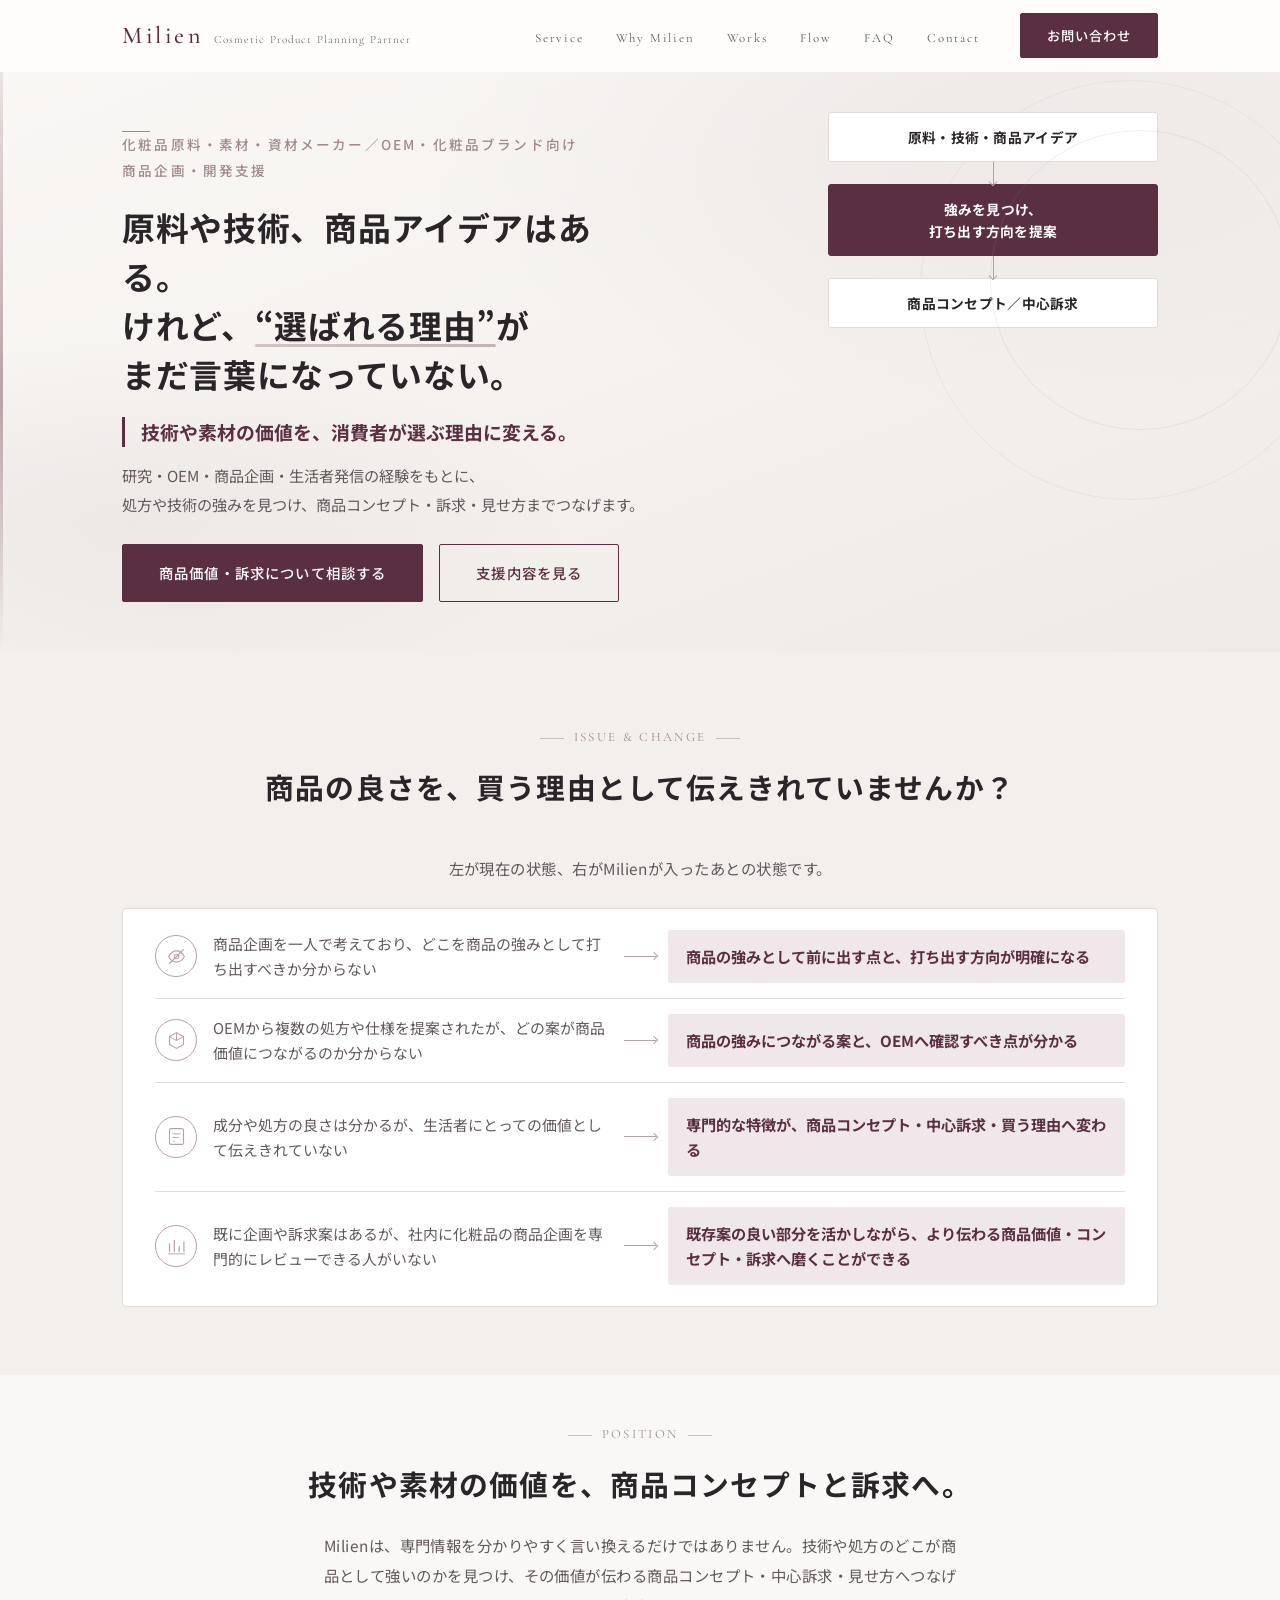
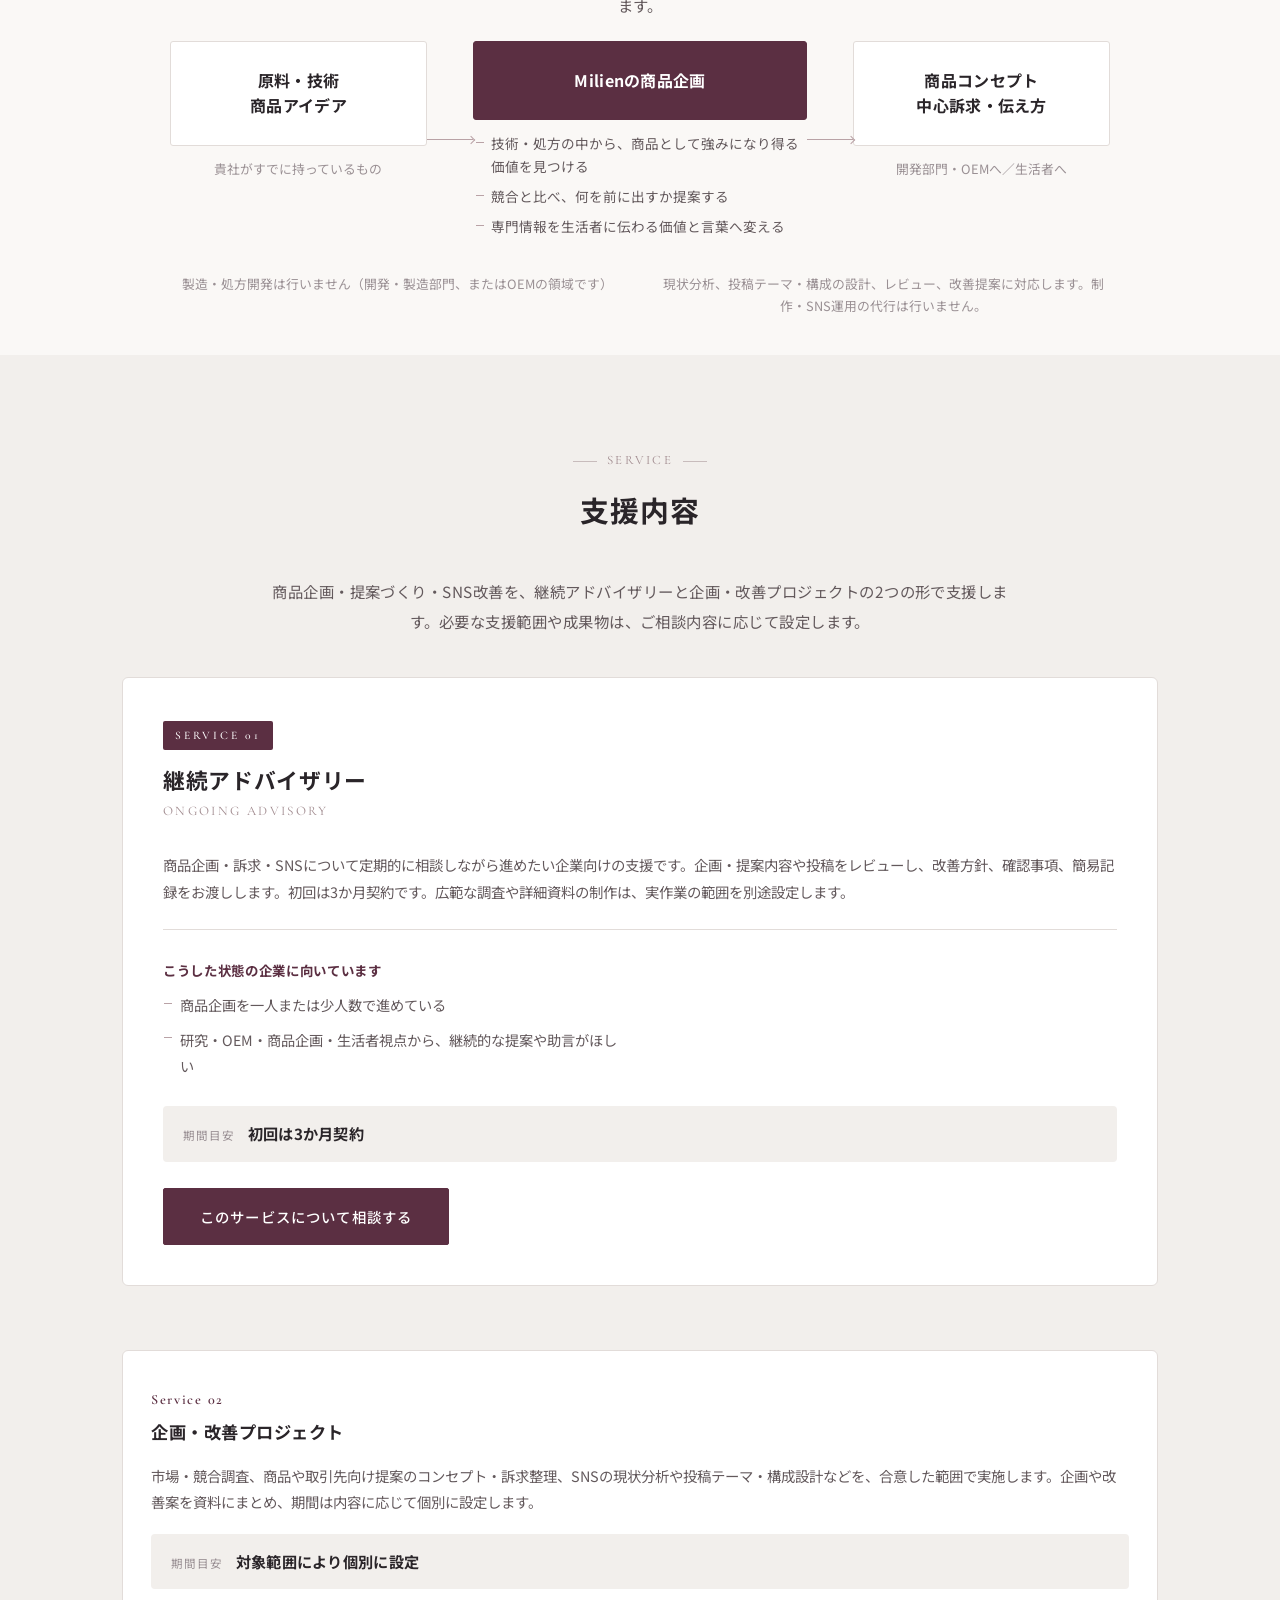
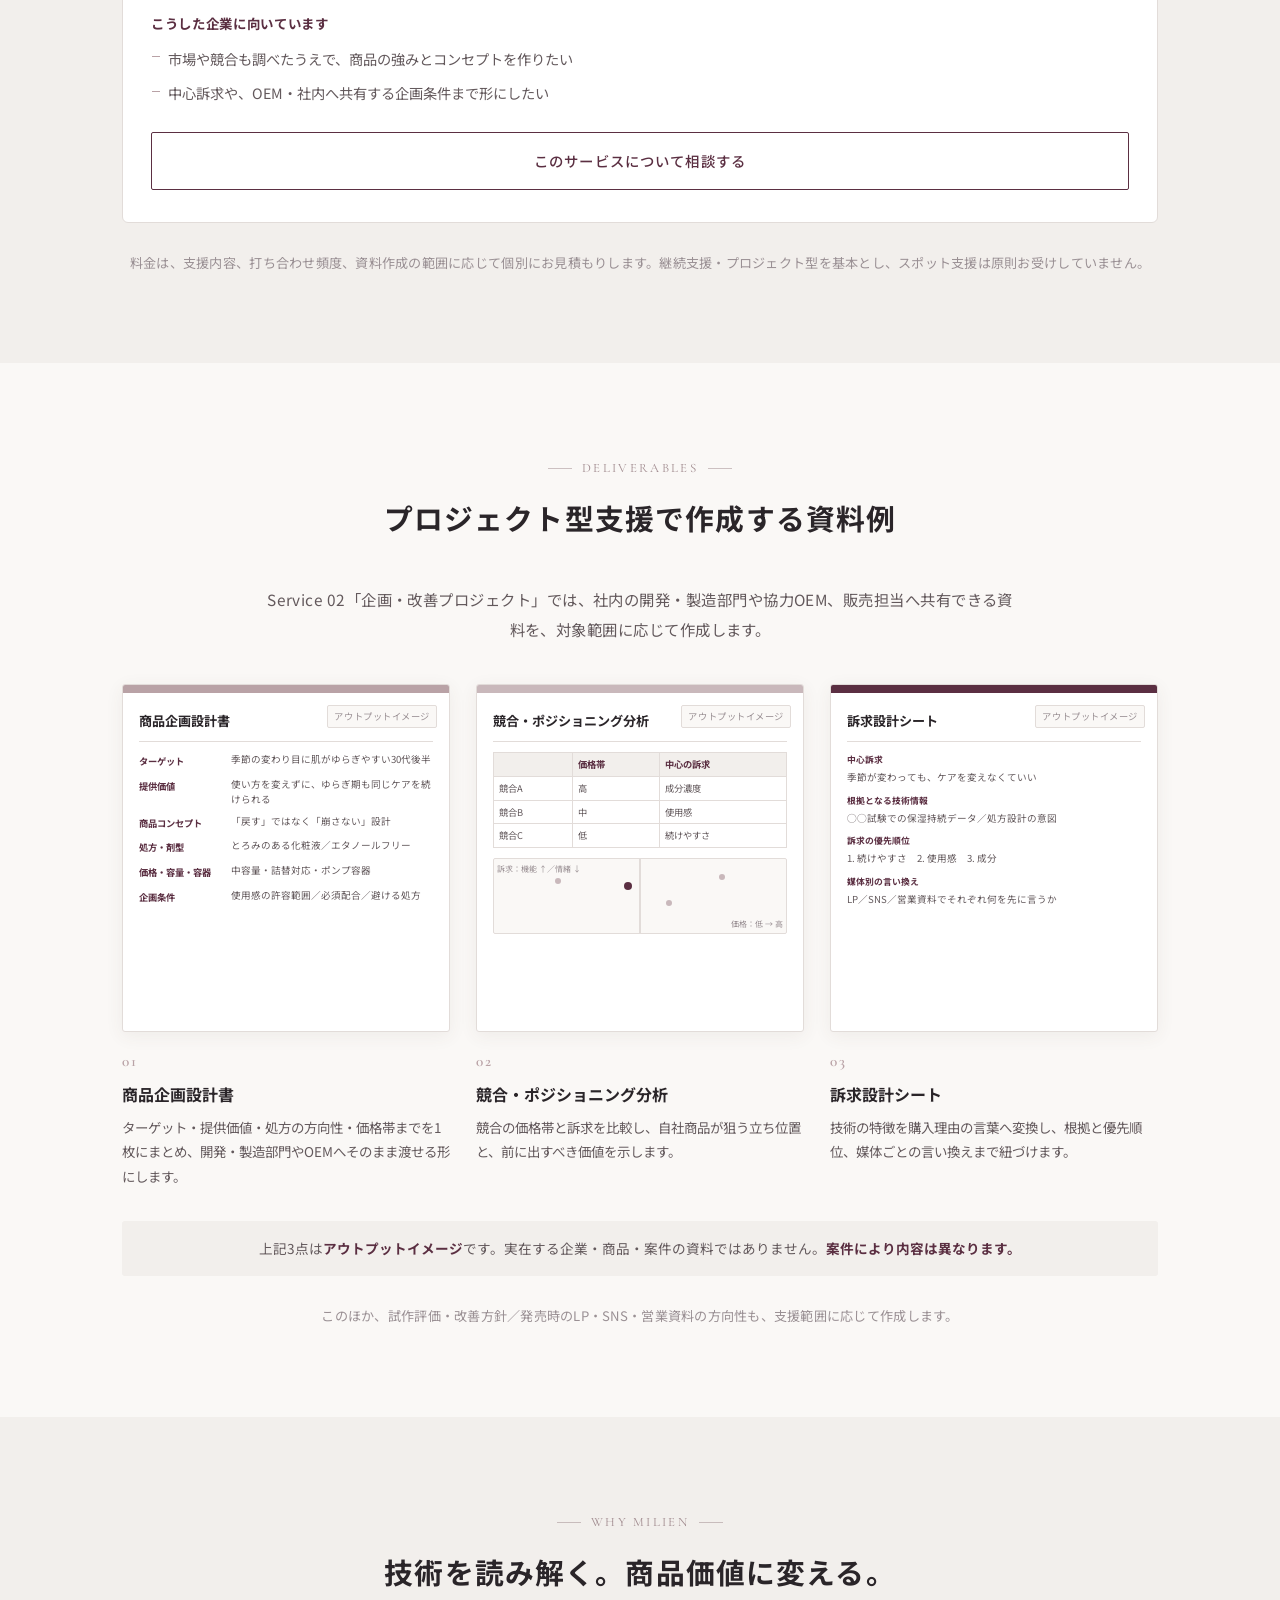
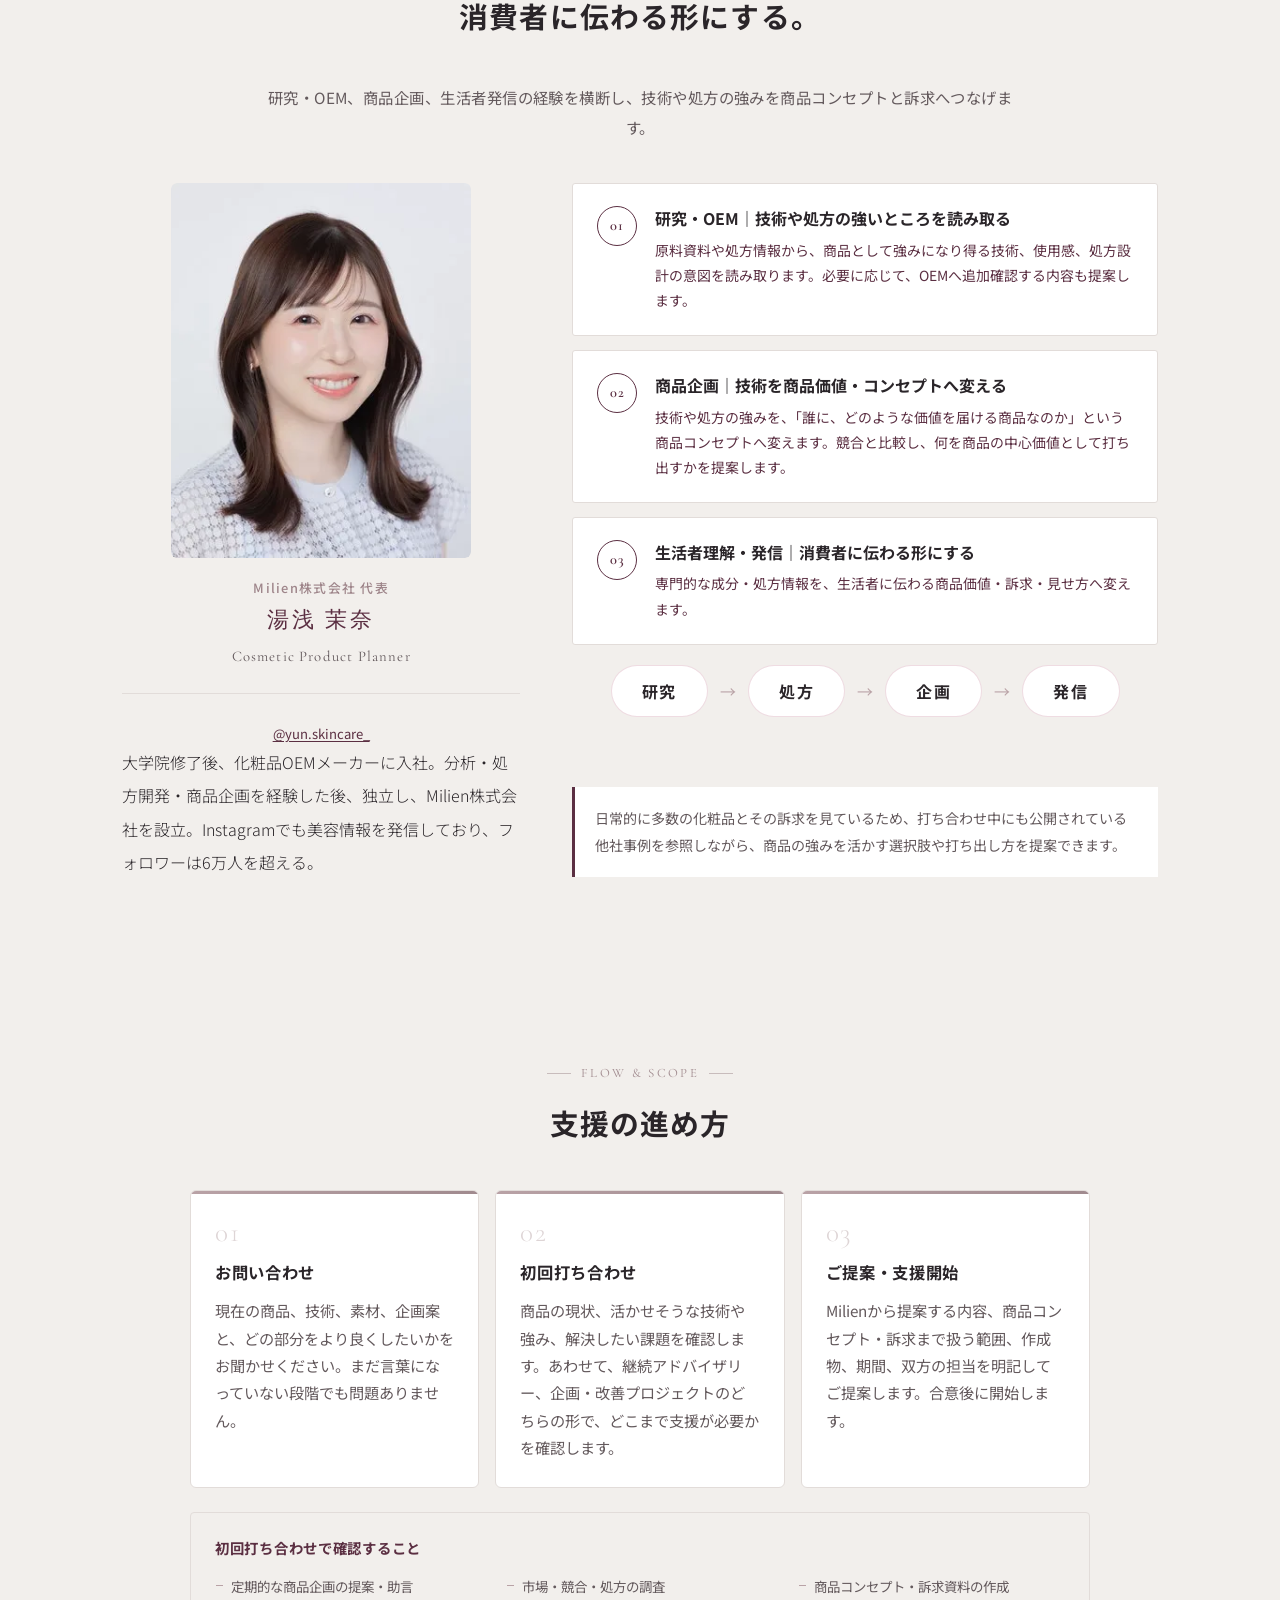
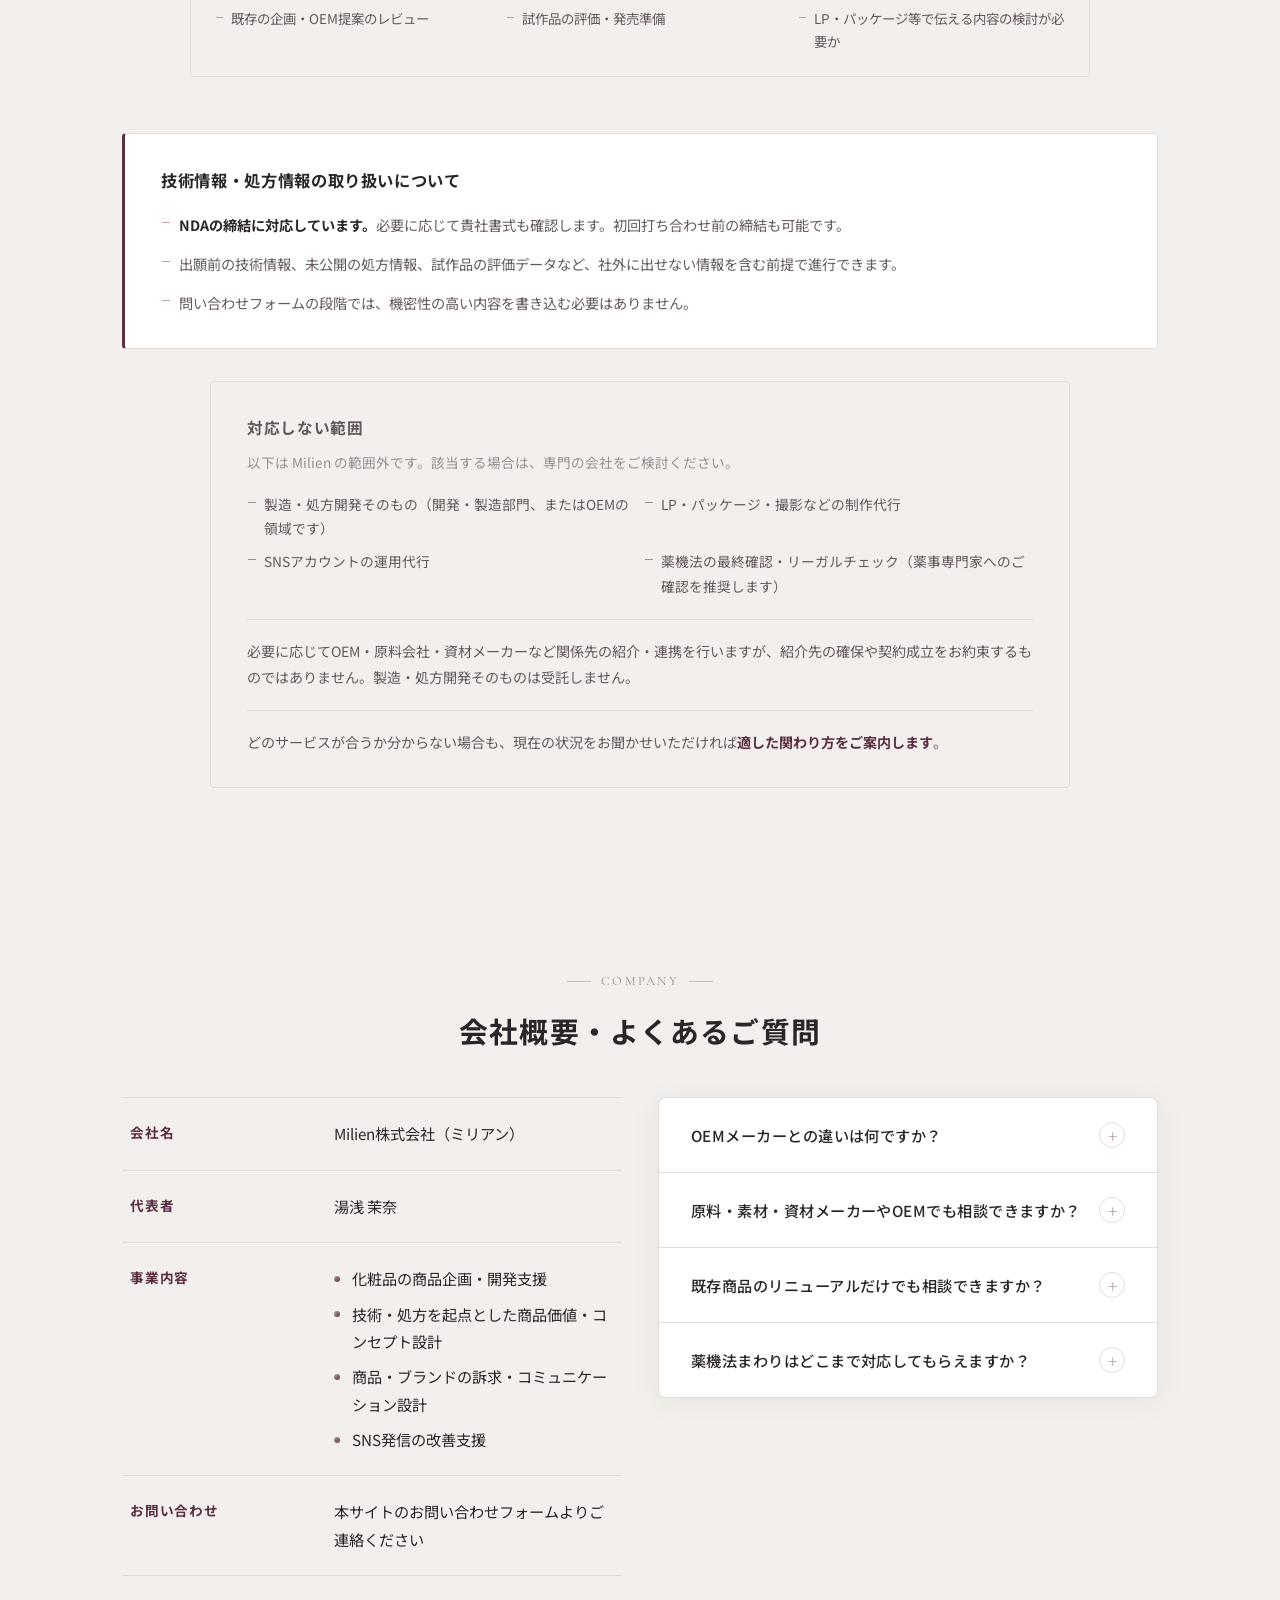
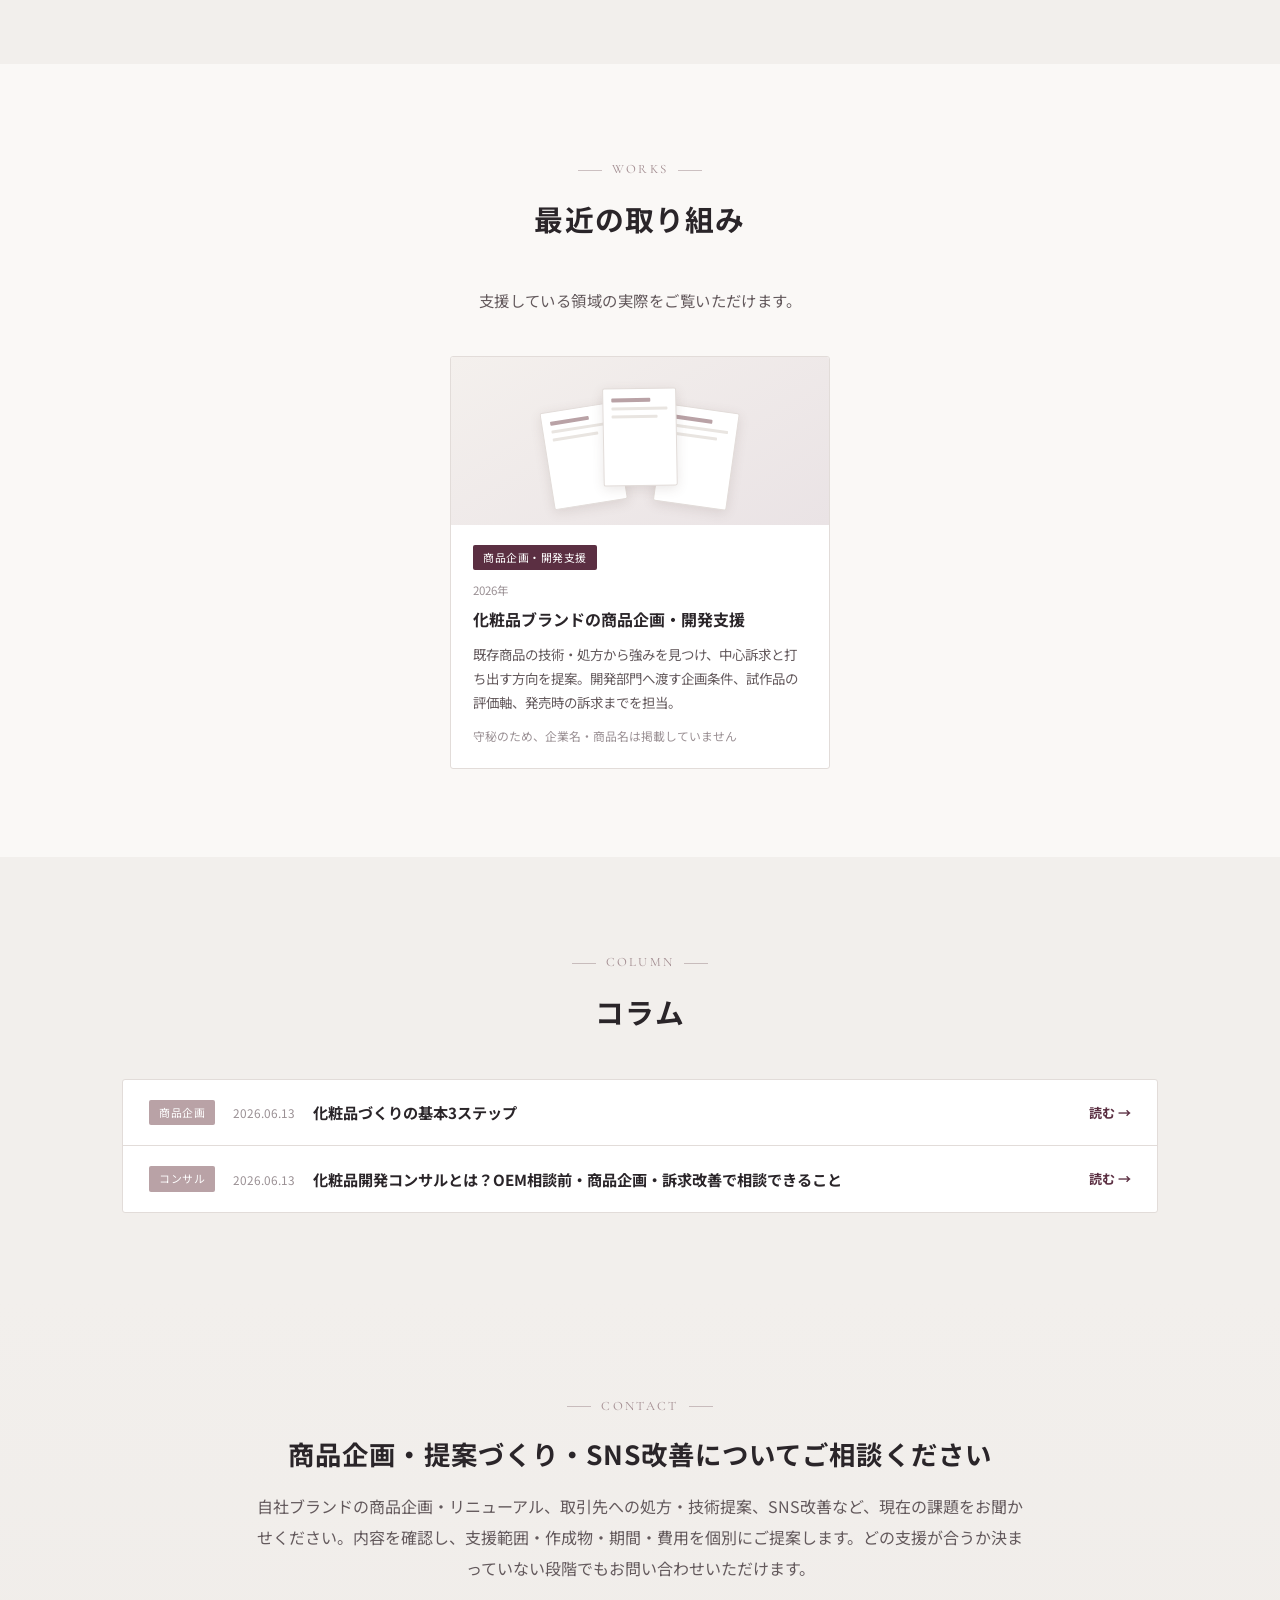
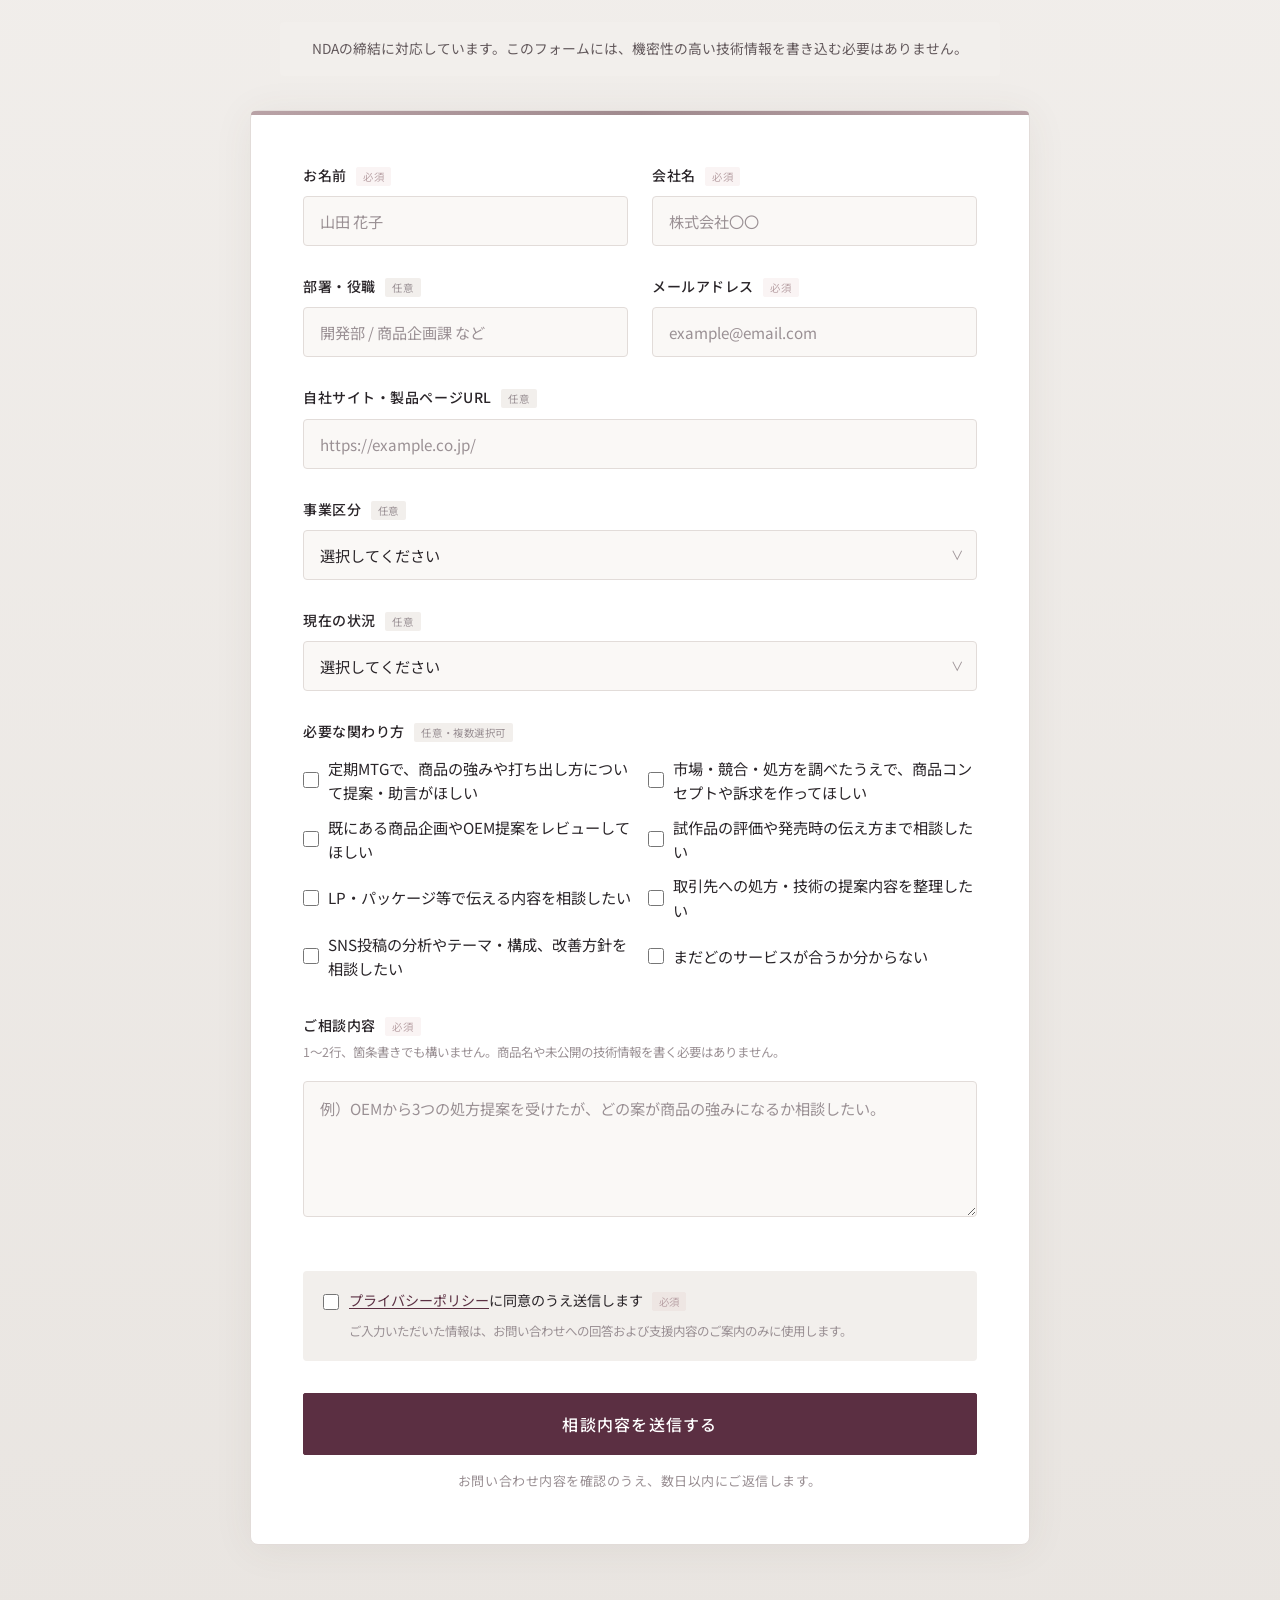
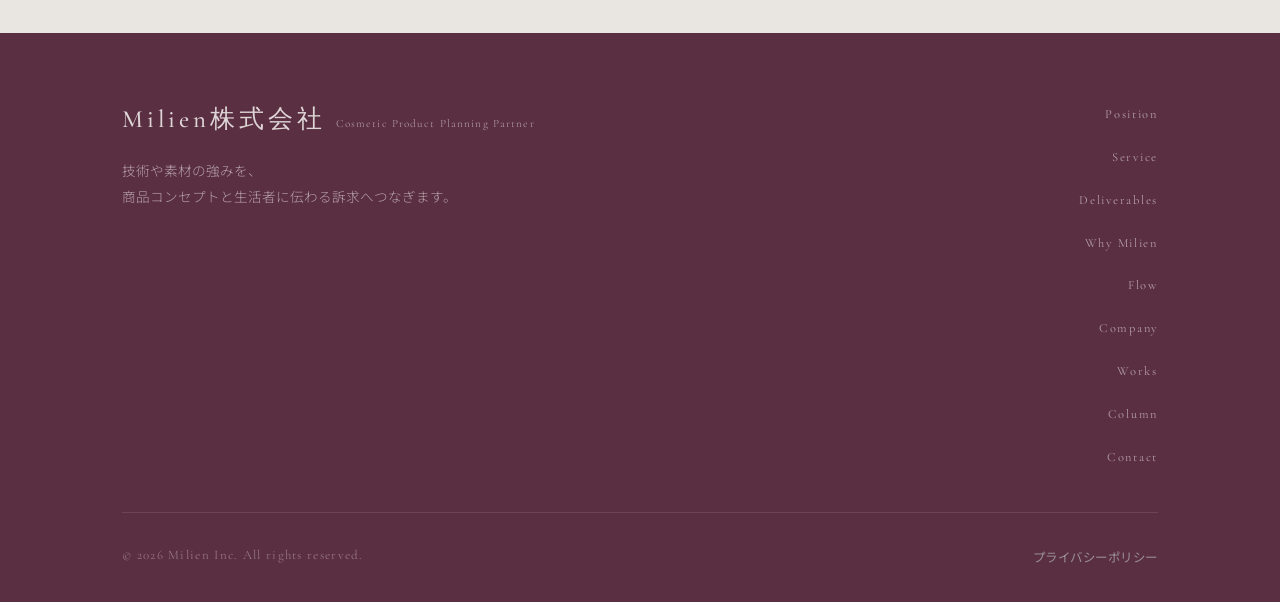
==== commit ac4fe4ff: "Add approved representative biography" ====
--- a/index.html
+++ b/index.html
@@ -446,6 +446,7 @@
               <p class="prof__name">湯浅 茉奈</p>
               <p class="prof__role">Cosmetic Product Planner</p>
               <p class="why__ig"><a href="https://www.instagram.com/yun.skincare_/" target="_blank" rel="noopener">@yun.skincare_</a></p>
+              <p class="prof__desc">大学院修了後、化粧品OEMメーカーに入社。分析・処方開発・商品企画を経験した後、独立し、Milien株式会社を設立。Instagramでも美容情報を発信しており、フォロワーは6万人を超える。</p>
             </div>
           </div>
 
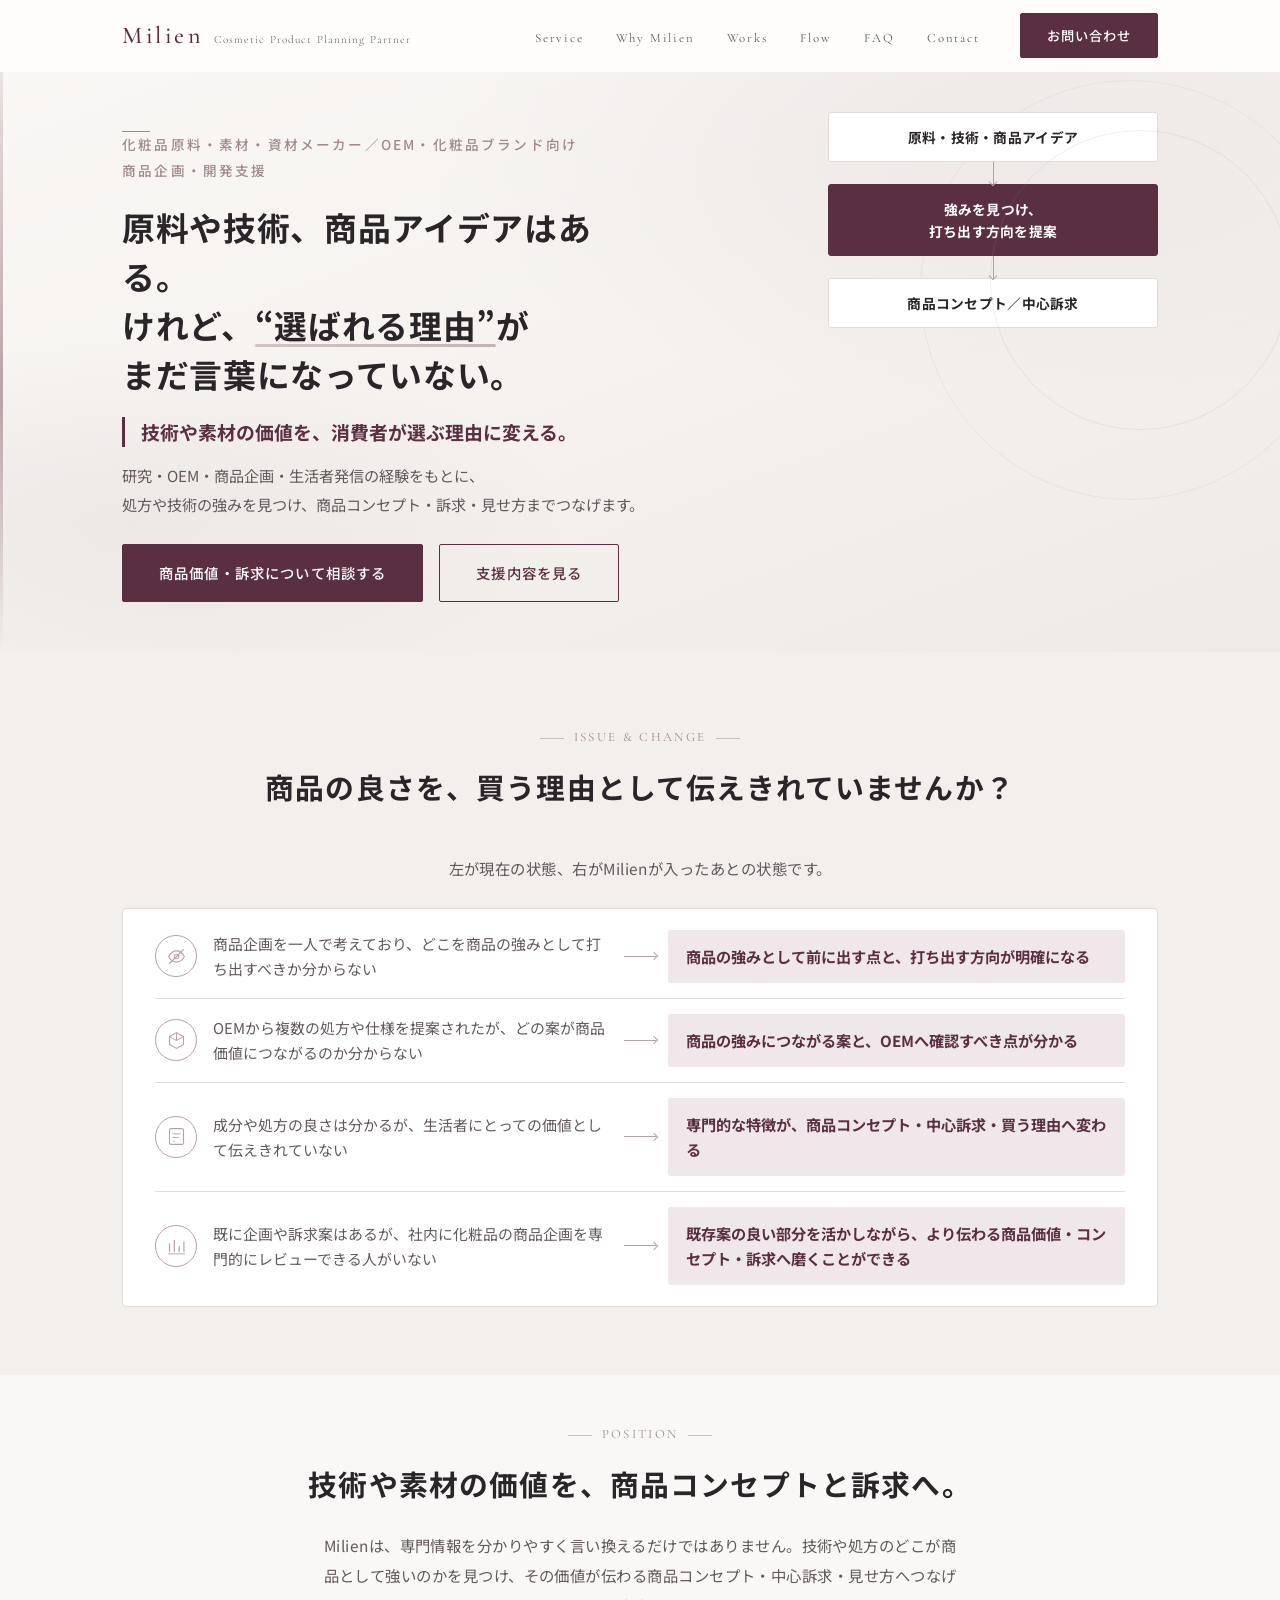
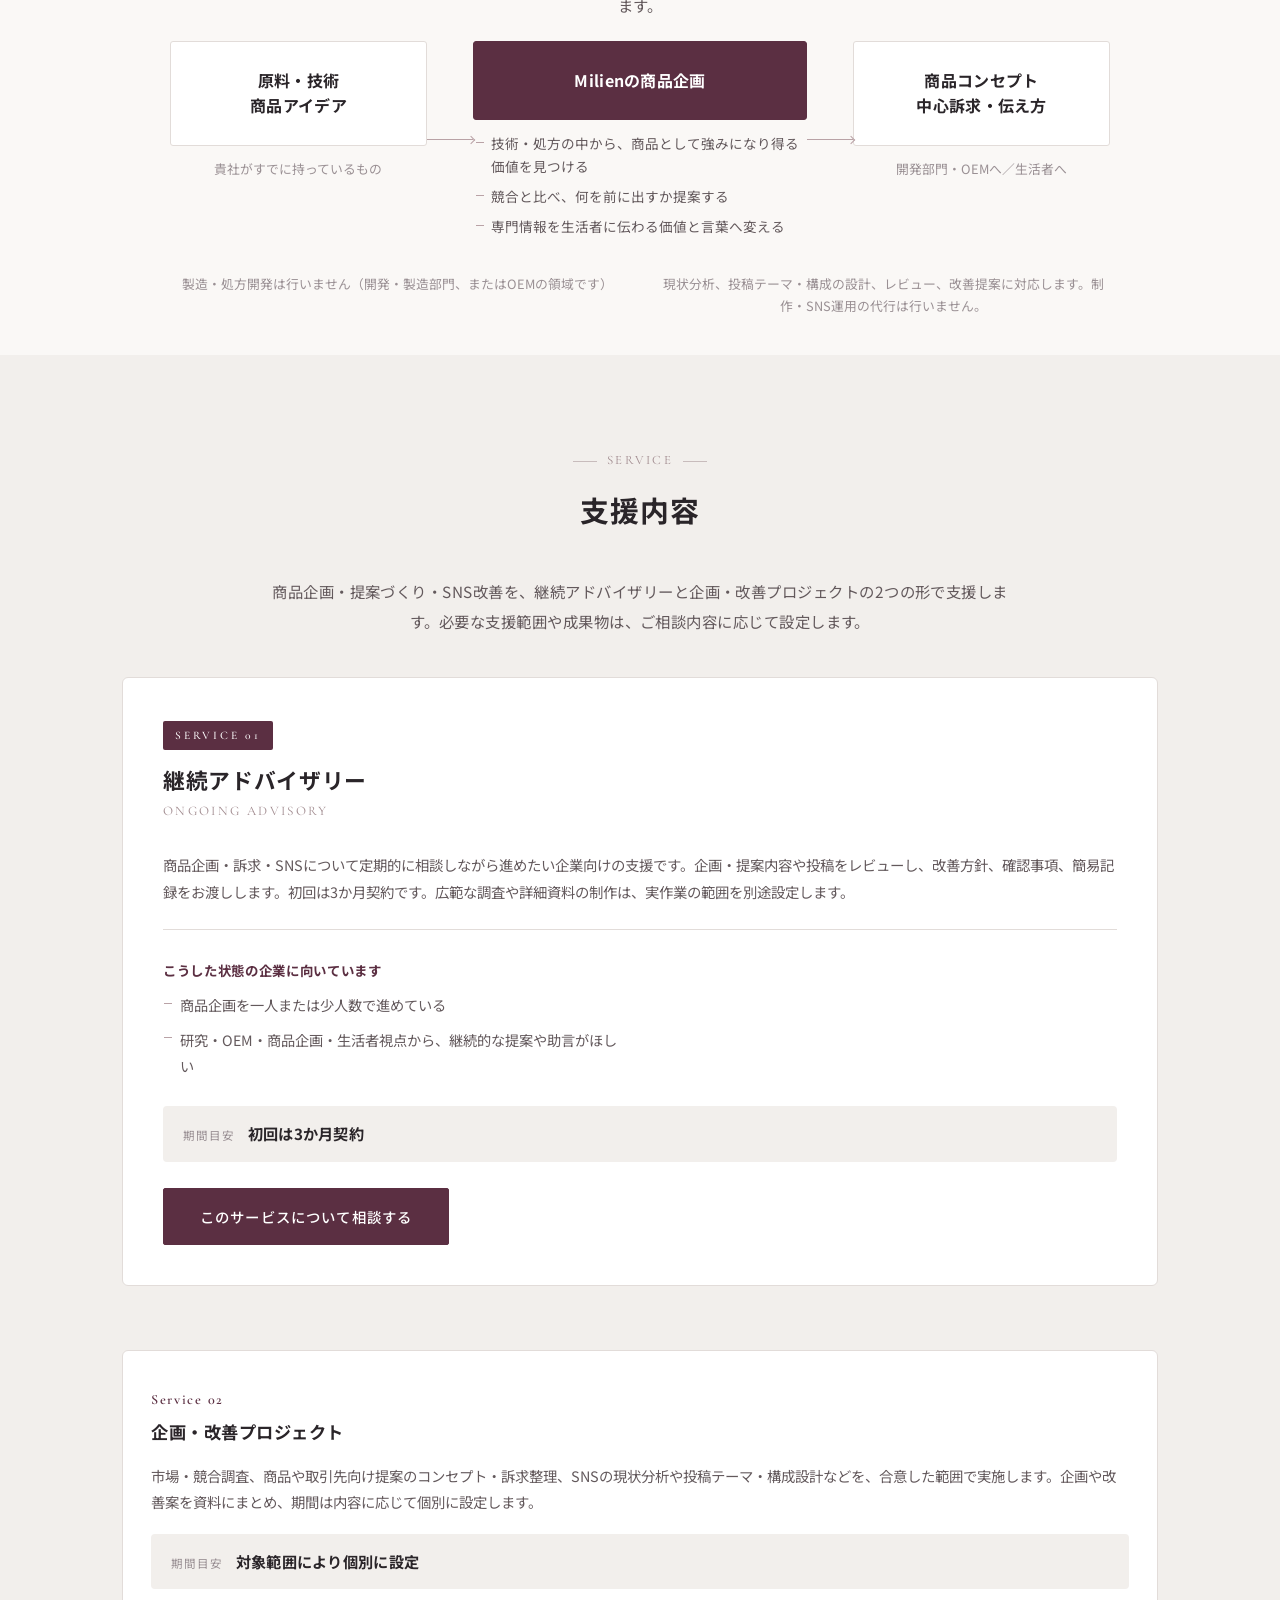
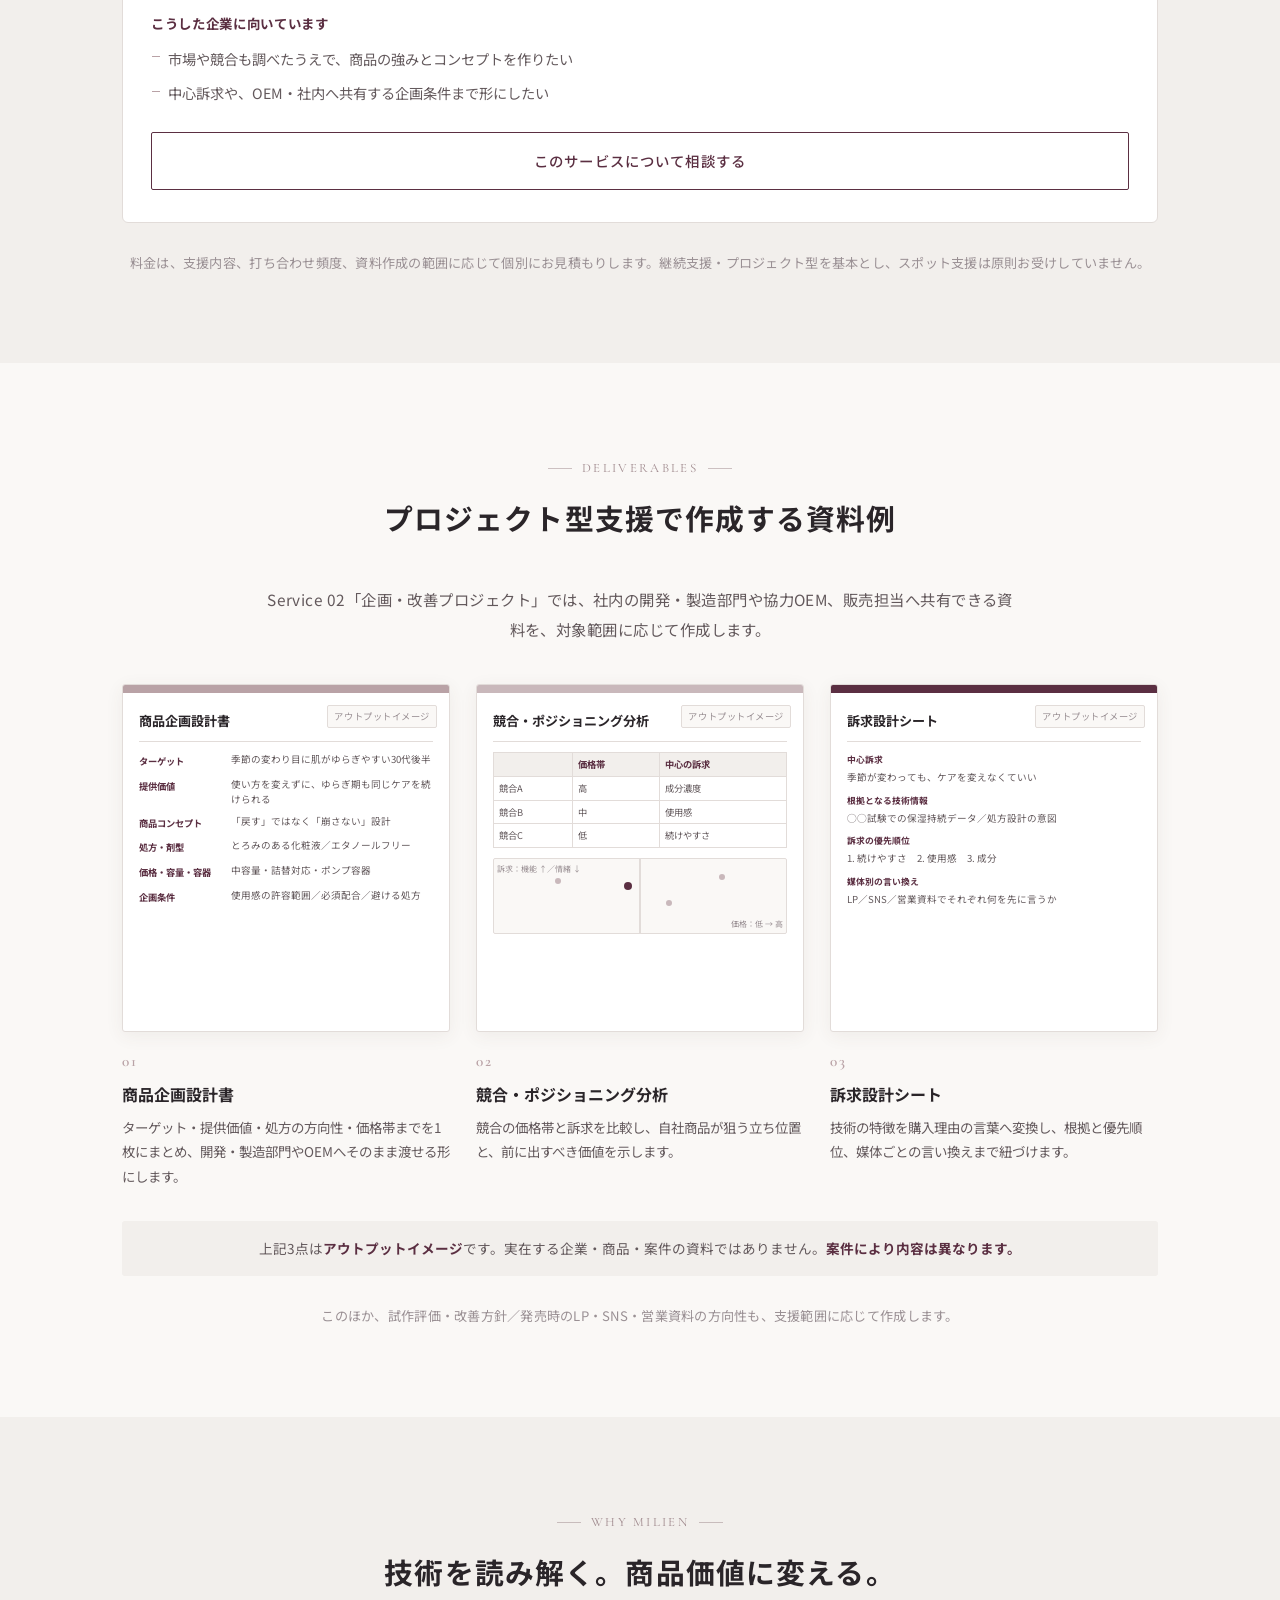
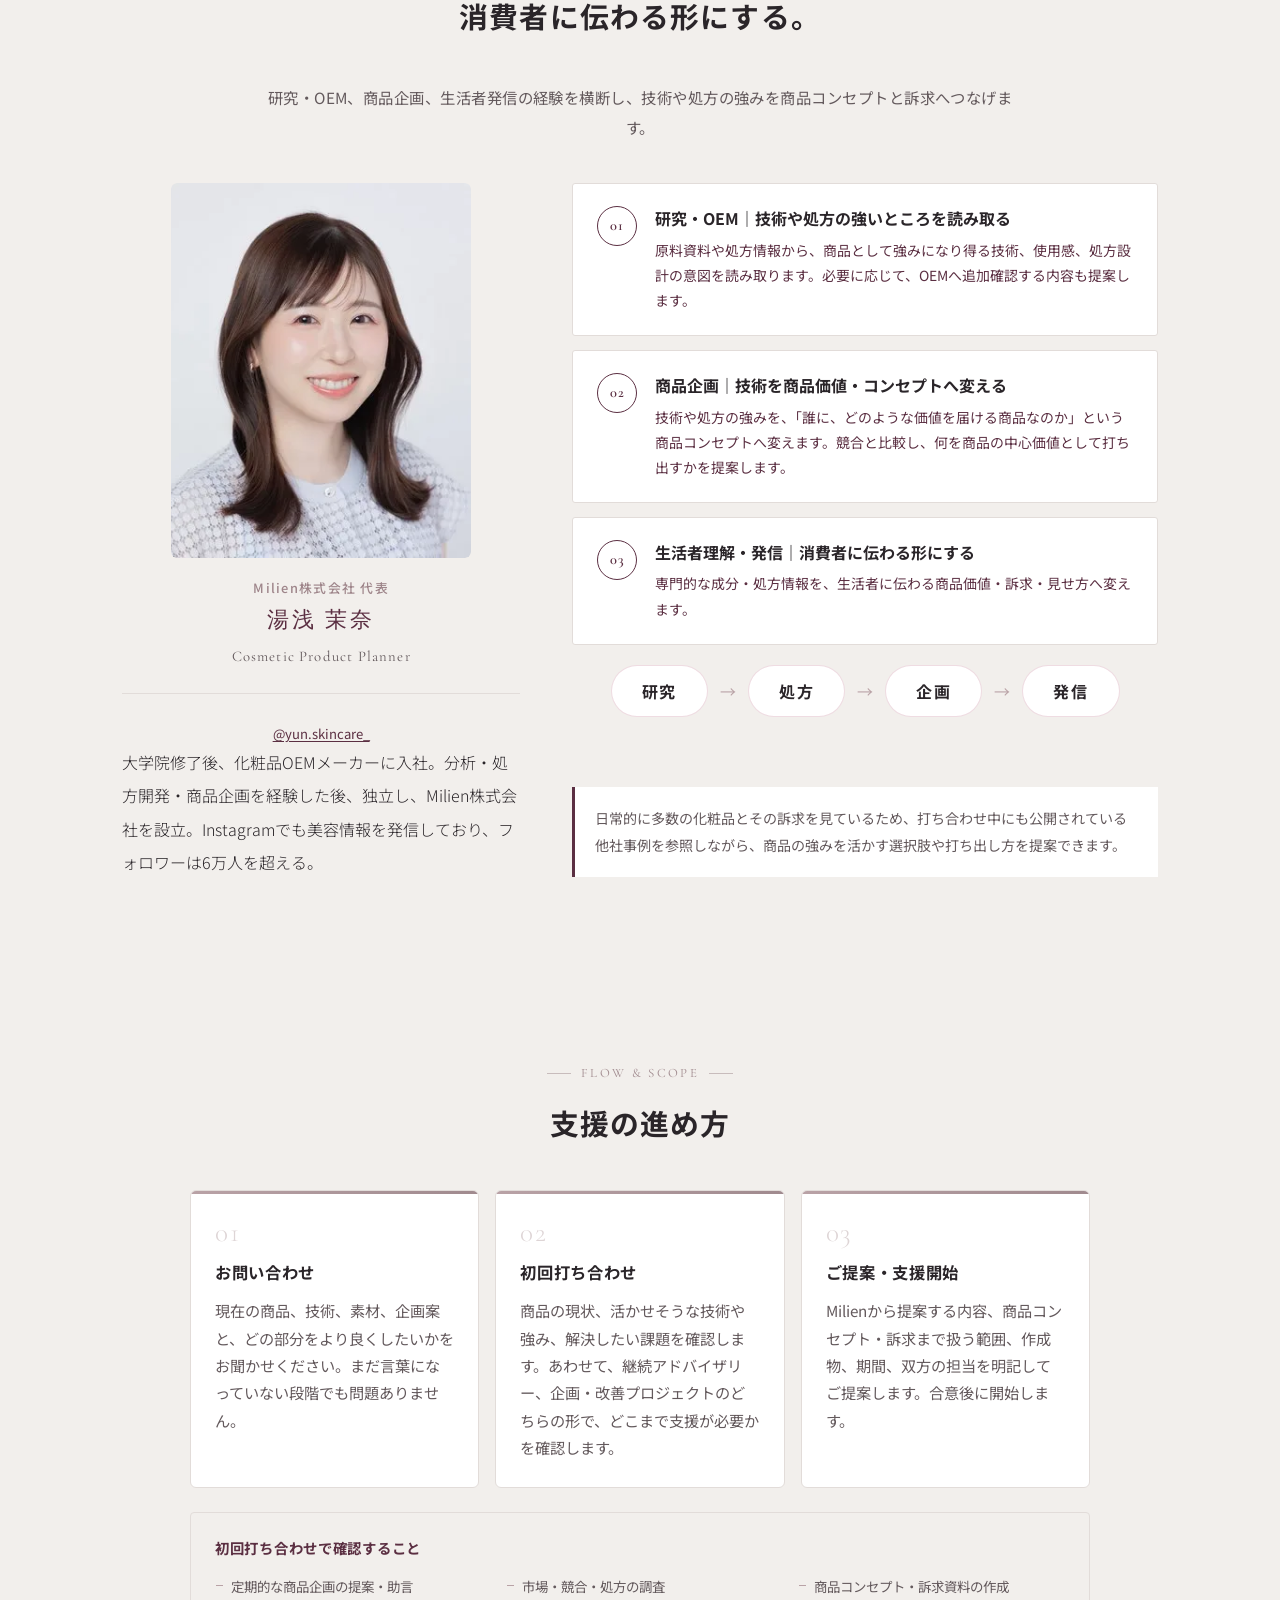
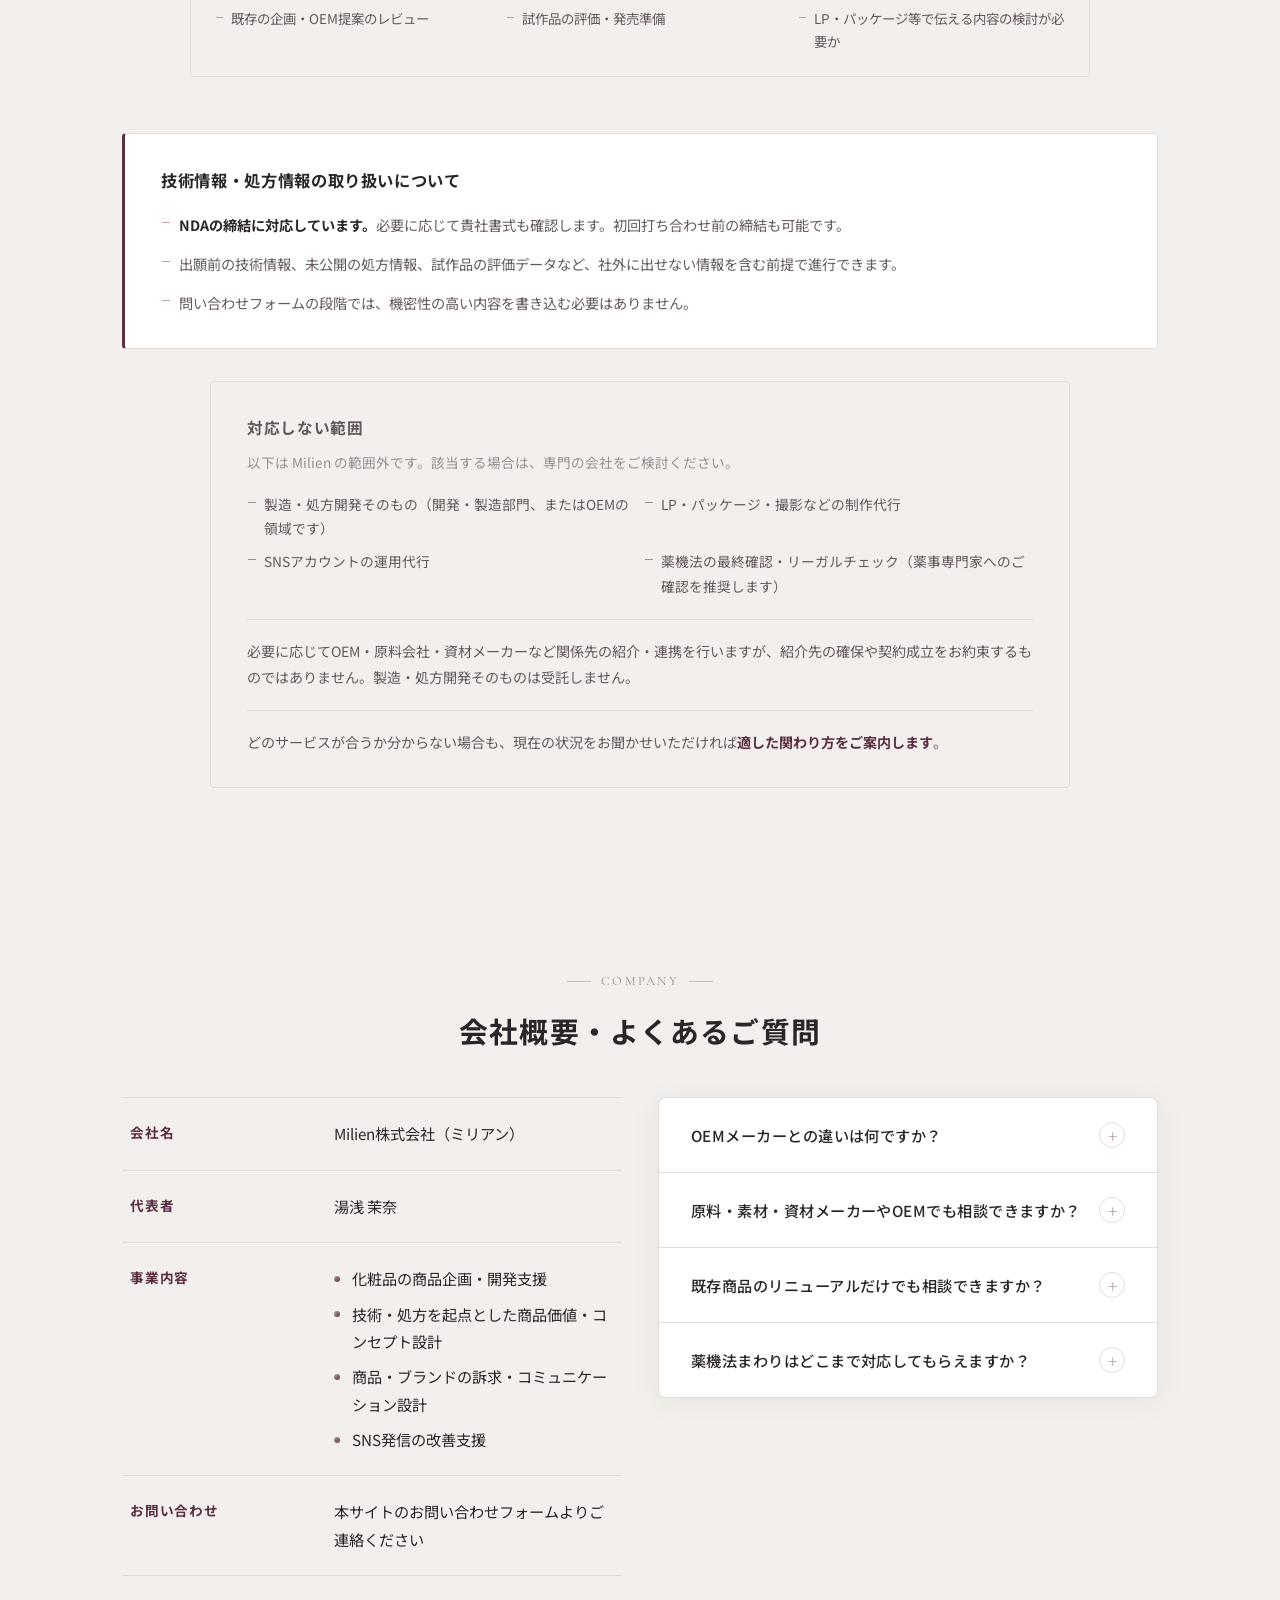
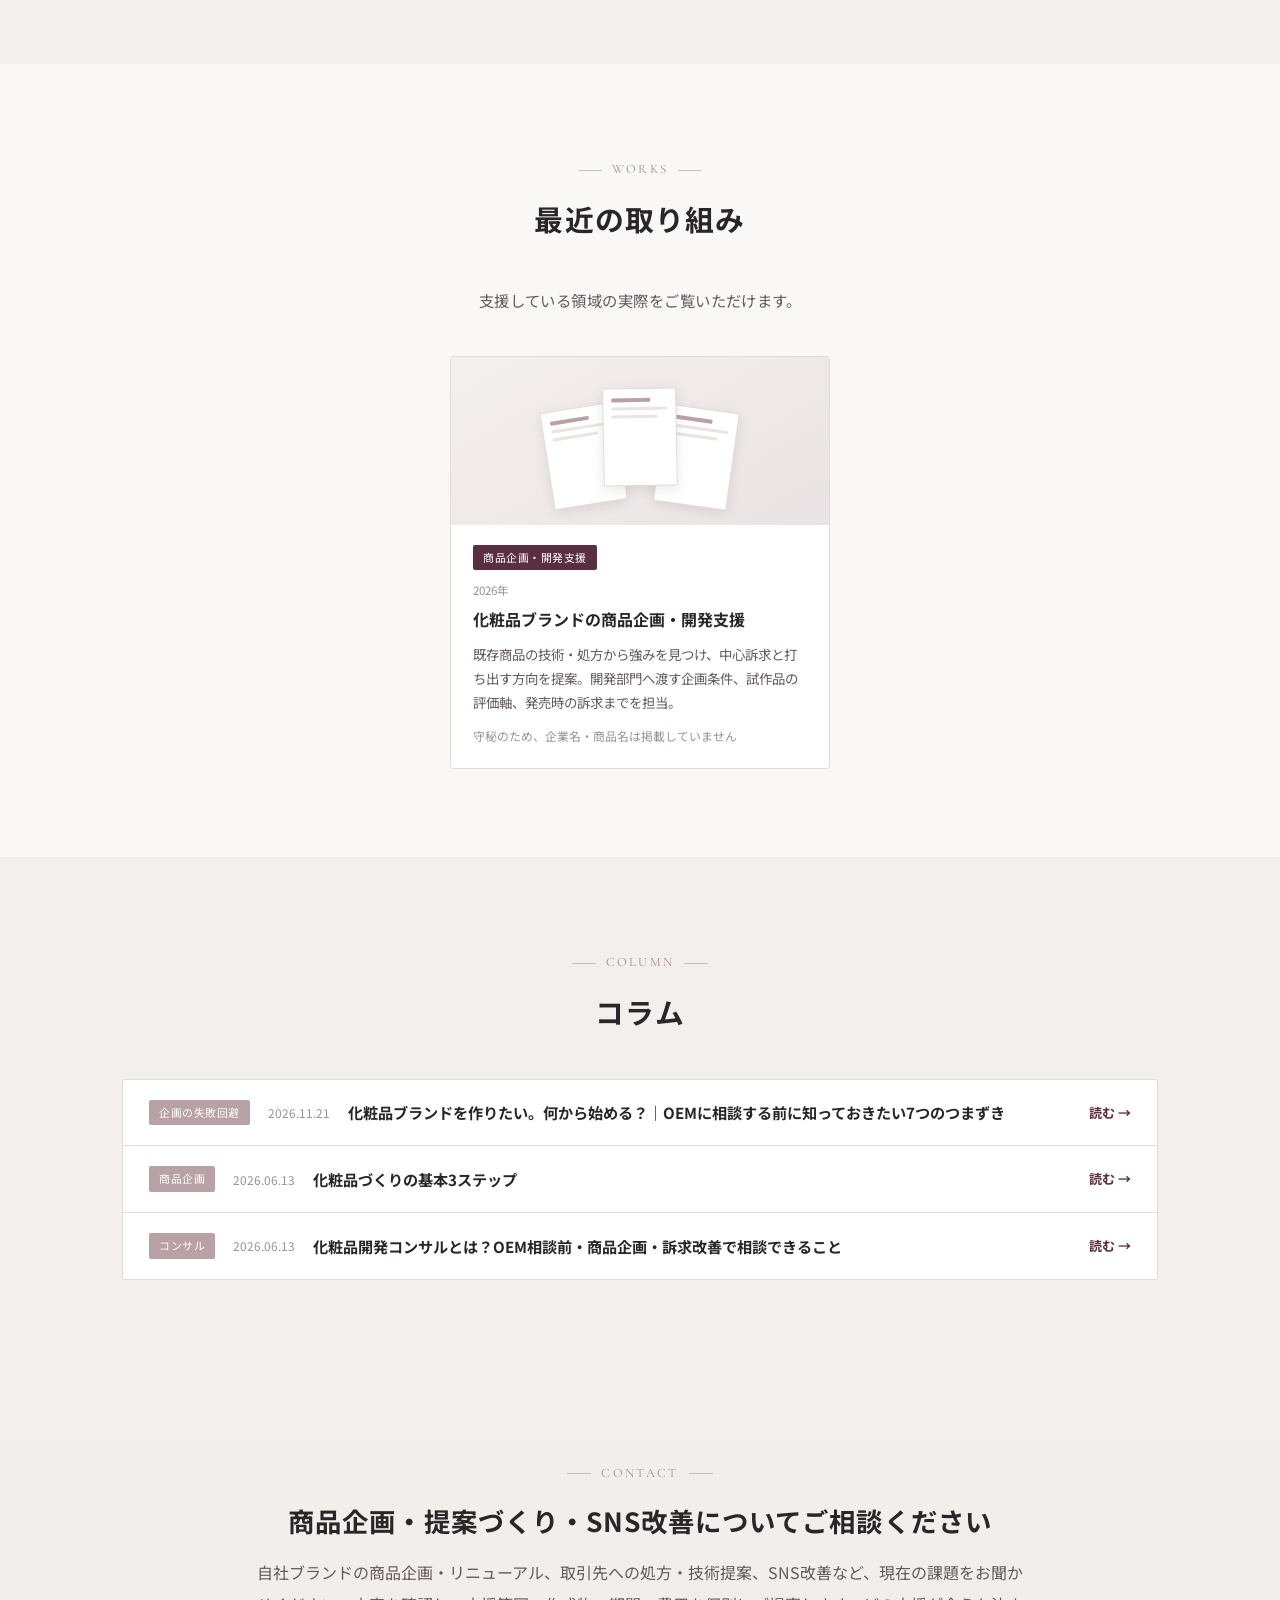
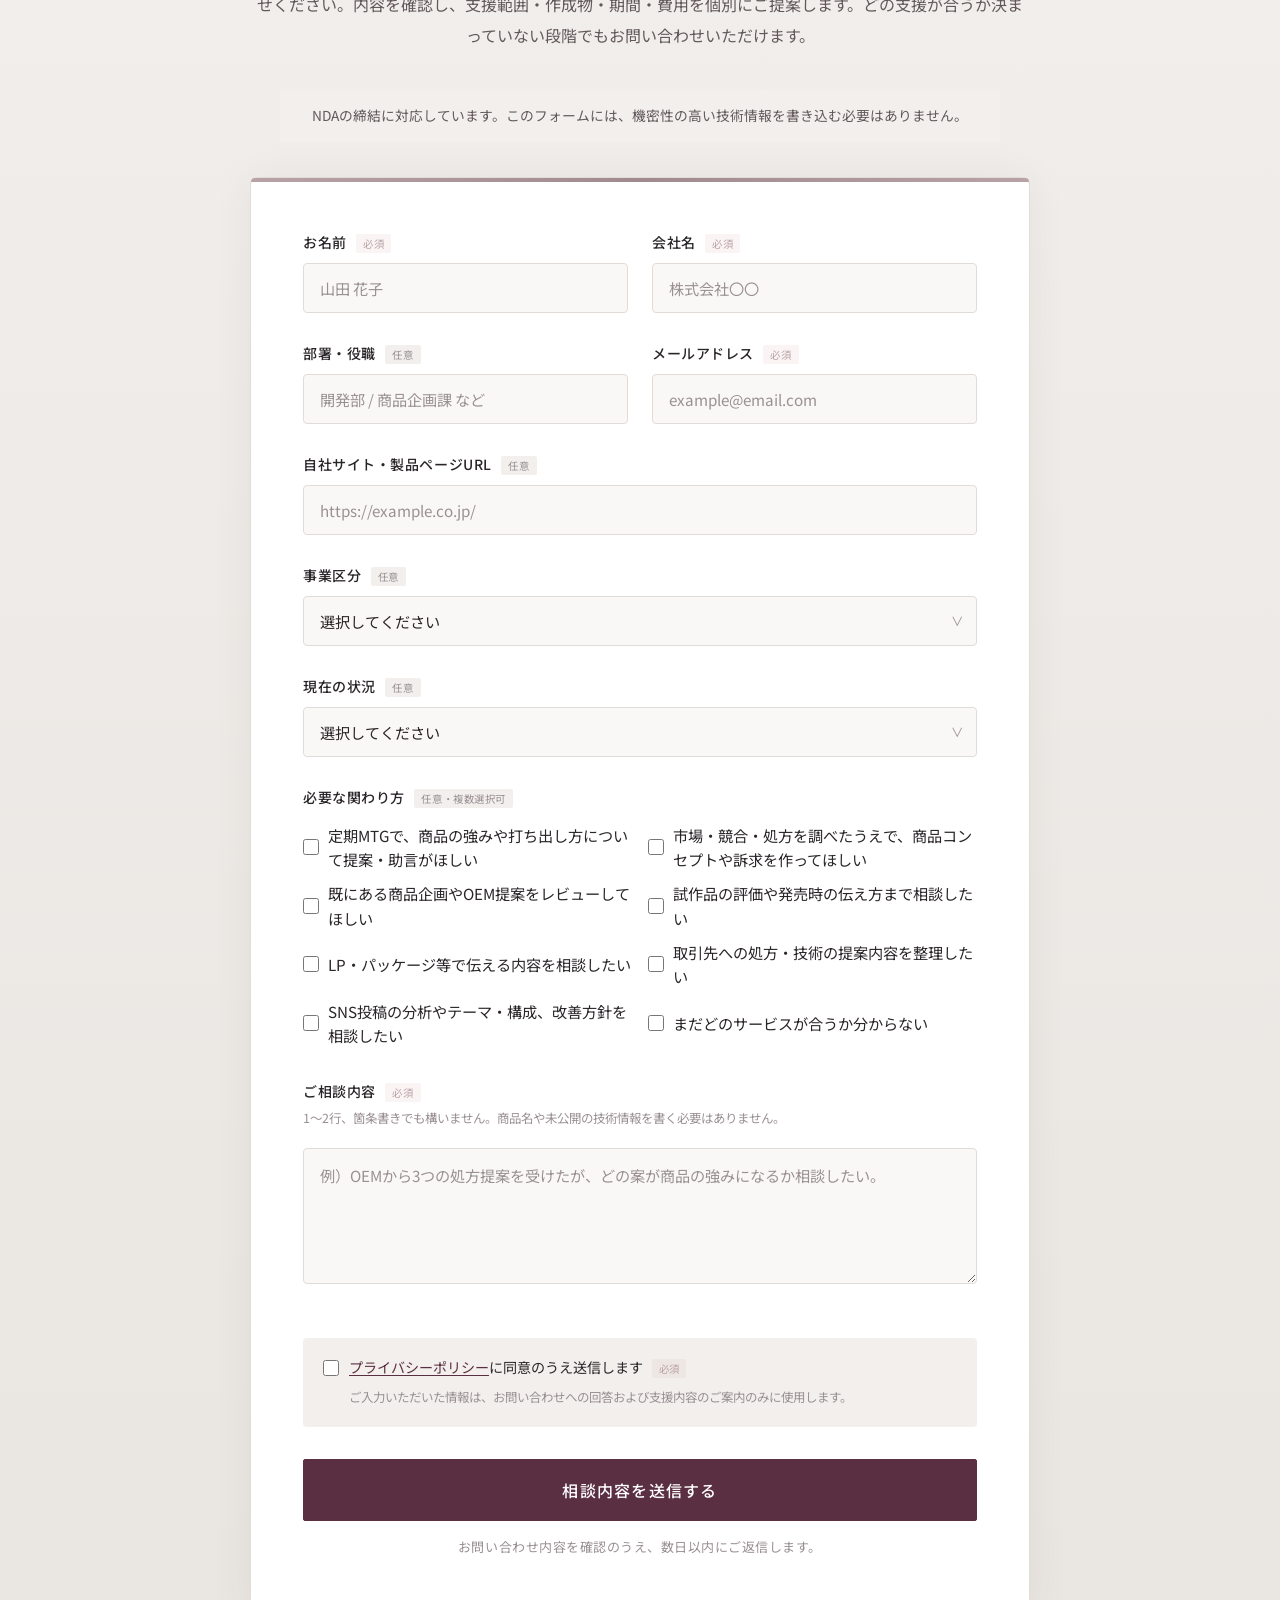
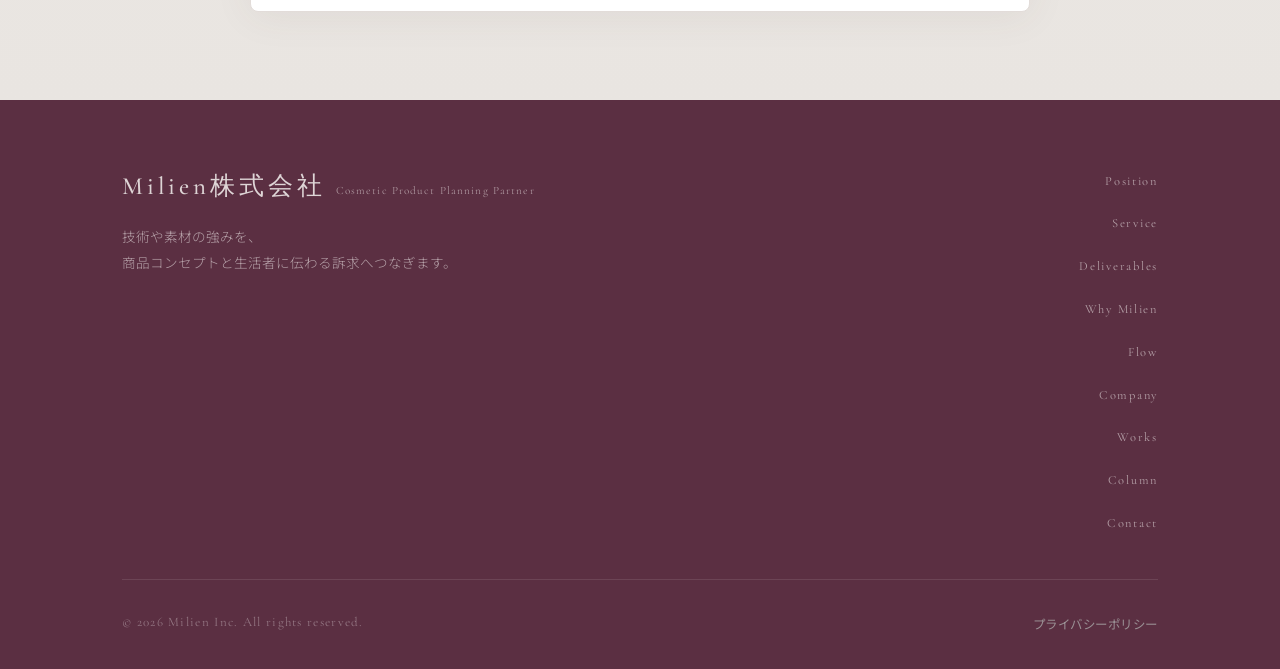
==== commit ab34128a: "Add pillar column 1: 化粧品ブランドを作りたい。何から始める？｜7つのつまずき Co-Authored-By: Claude Sonnet 5.5 <noreply@anthrop" ====
--- a/index.html
+++ b/index.html
@@ -700,6 +700,12 @@
           <h2 class="sec-title">コラム</h2>
         </div>
         <div class="collist reveal">
+          <a class="collist__row" href="column/cosmetic-brand-start-7-pitfalls/">
+            <span class="collist__tag">企画の失敗回避</span>
+            <time class="collist__date">2026.11.21</time>
+            <span class="collist__ttl">化粧品ブランドを作りたい。何から始める？｜OEMに相談する前に知っておきたい7つのつまずき</span>
+            <span class="collist__more">読む</span>
+          </a>
           <a class="collist__row" href="column/cosmetic-product-planning-3steps/">
             <span class="collist__tag">商品企画</span>
             <time class="collist__date">2026.06.13</time>
--- a/css/style.css
+++ b/css/style.css
@@ -4847,3 +4847,19 @@
   .flow-needs__list { grid-template-columns: 1fr; gap: 6px; }
   .why__note { padding: 16px 18px; font-size: .84rem; }
 }
+
+
+/* ── 記事内の中盤案内（柱記事1：ボタンなしの短い導線） ── */
+.art-note {
+  background: var(--color-base-2);
+  border: 1px solid var(--color-border);
+  border-radius: 8px;
+  padding: 22px 26px;
+  margin: 36px 0;
+}
+.art-note p { margin-bottom: 10px; }
+.art-note p:last-child { margin-bottom: 0; }
+.art-note__ttl { font-weight: 700; color: var(--color-text); }
+.art-note__link { font-size: .85rem; }
+.art-note__link a { color: var(--color-accent); text-decoration: underline; }
+#consult { scroll-margin-top: calc(var(--hdr-h) + 24px); }
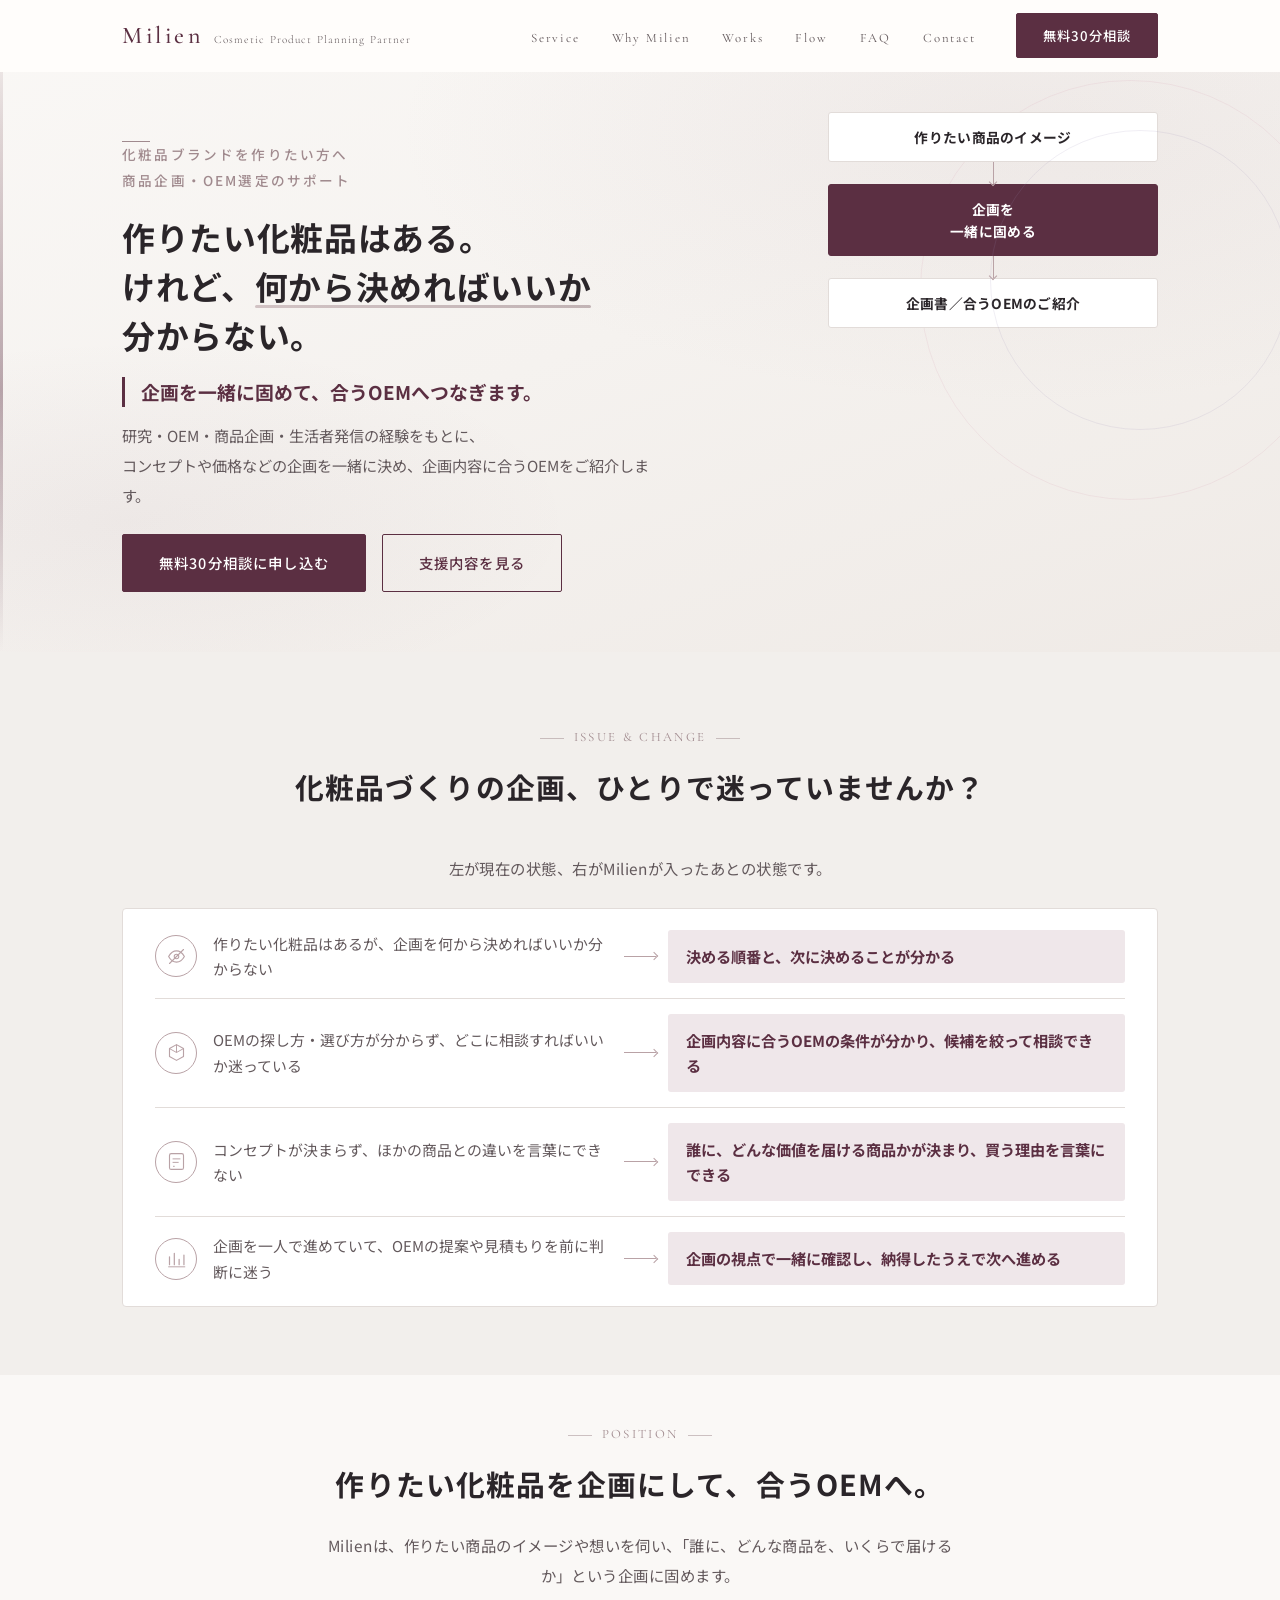
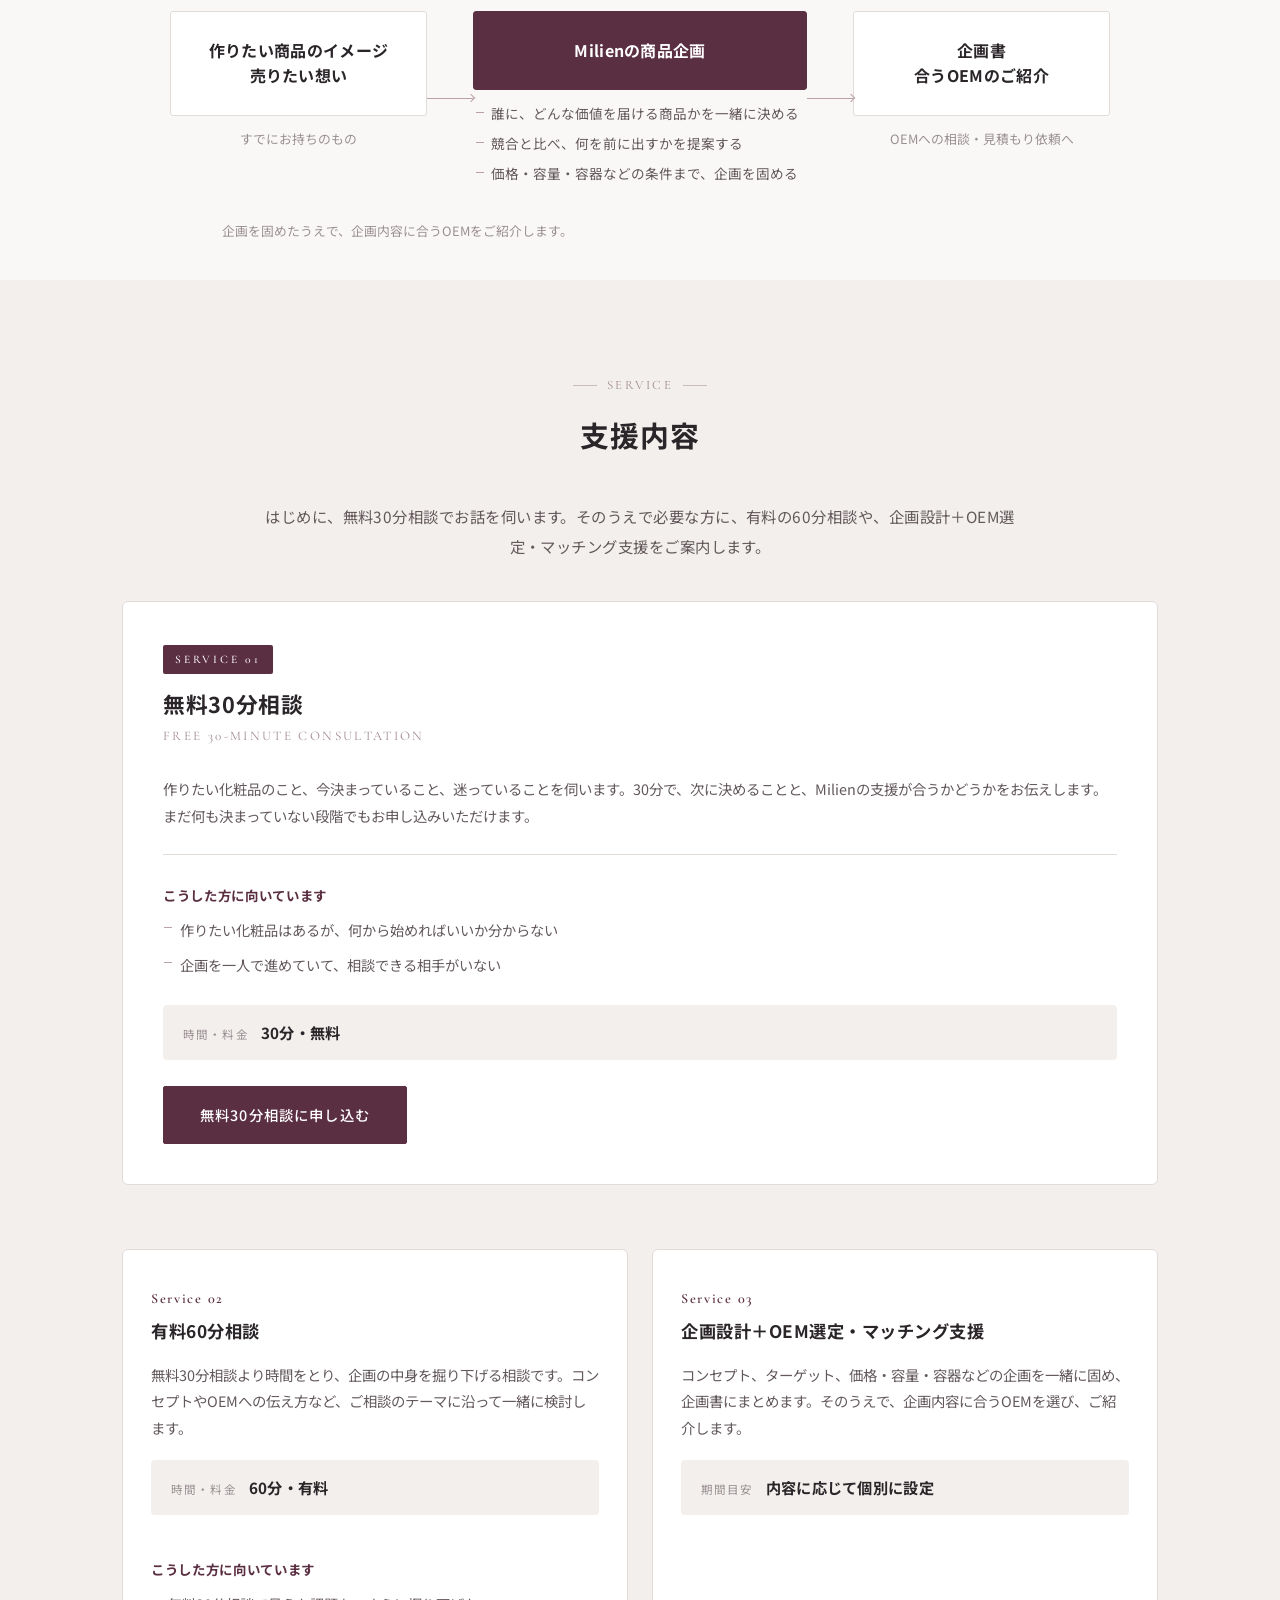
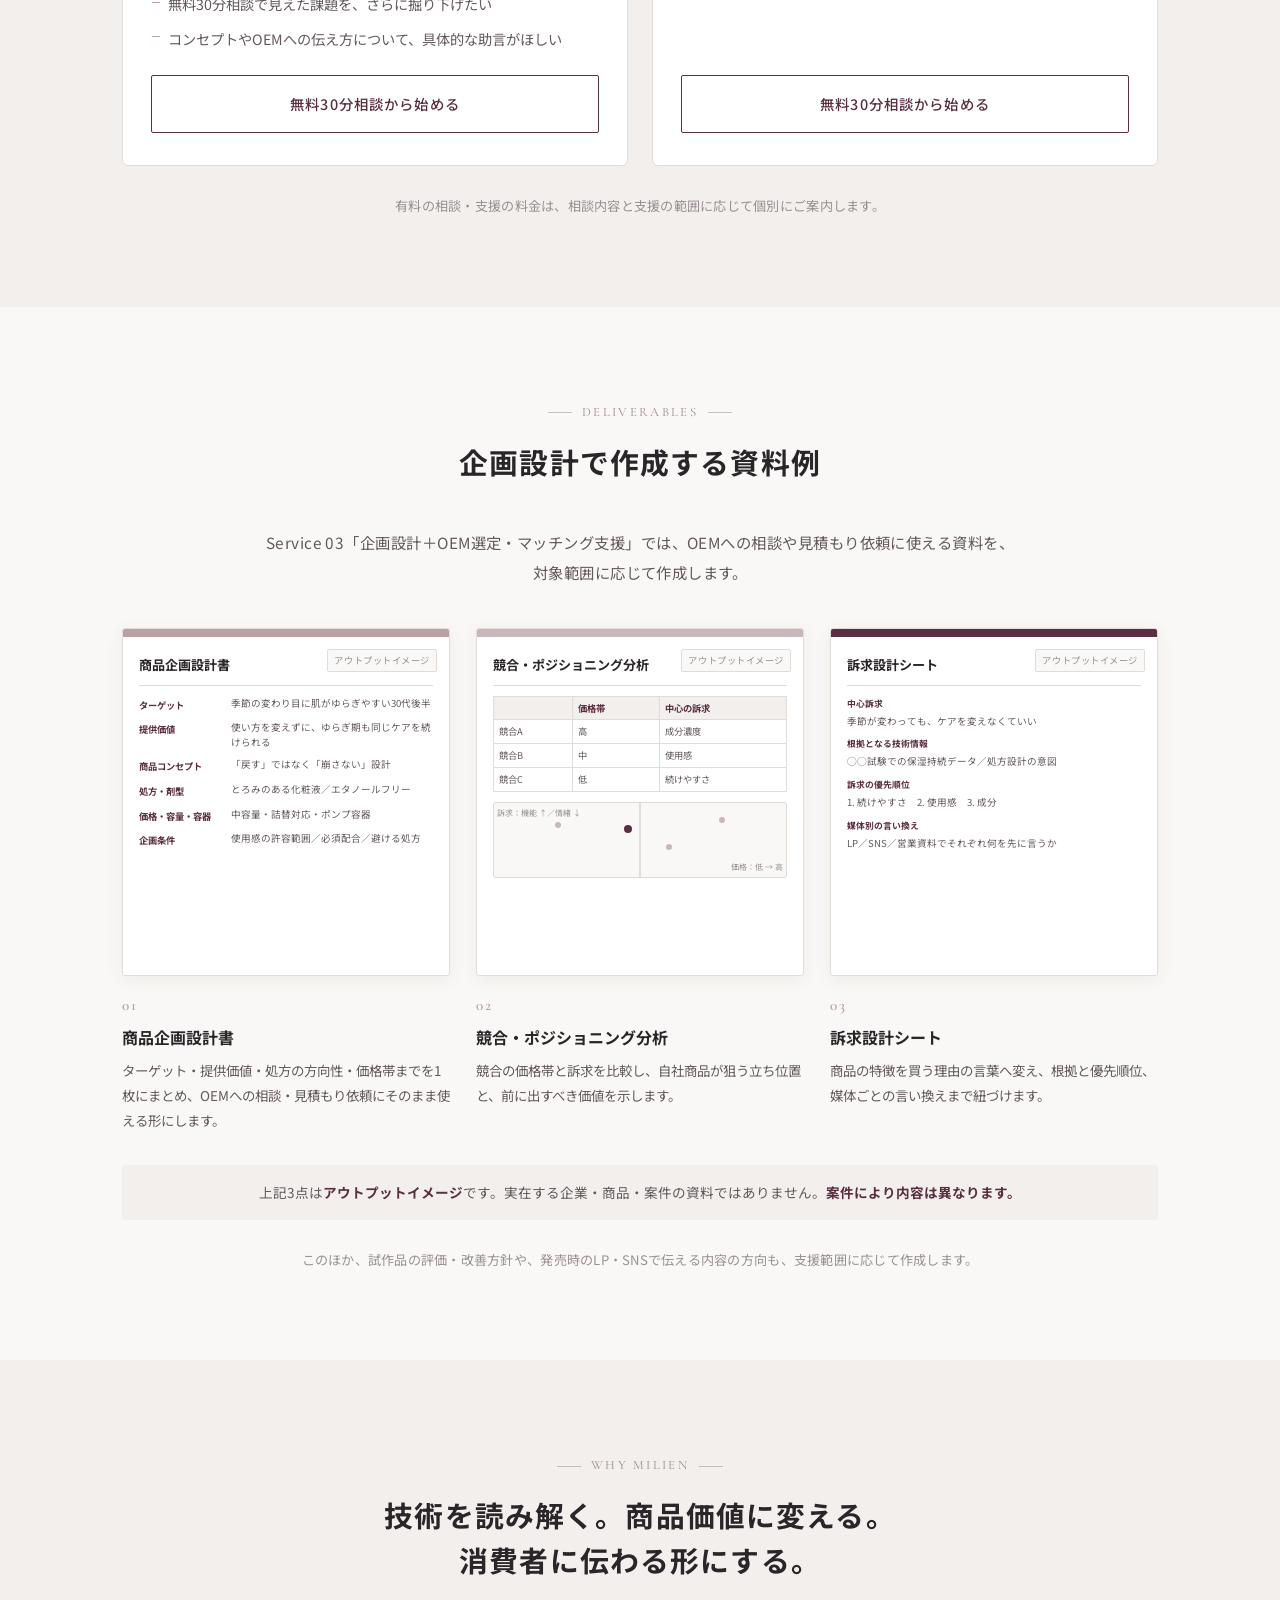
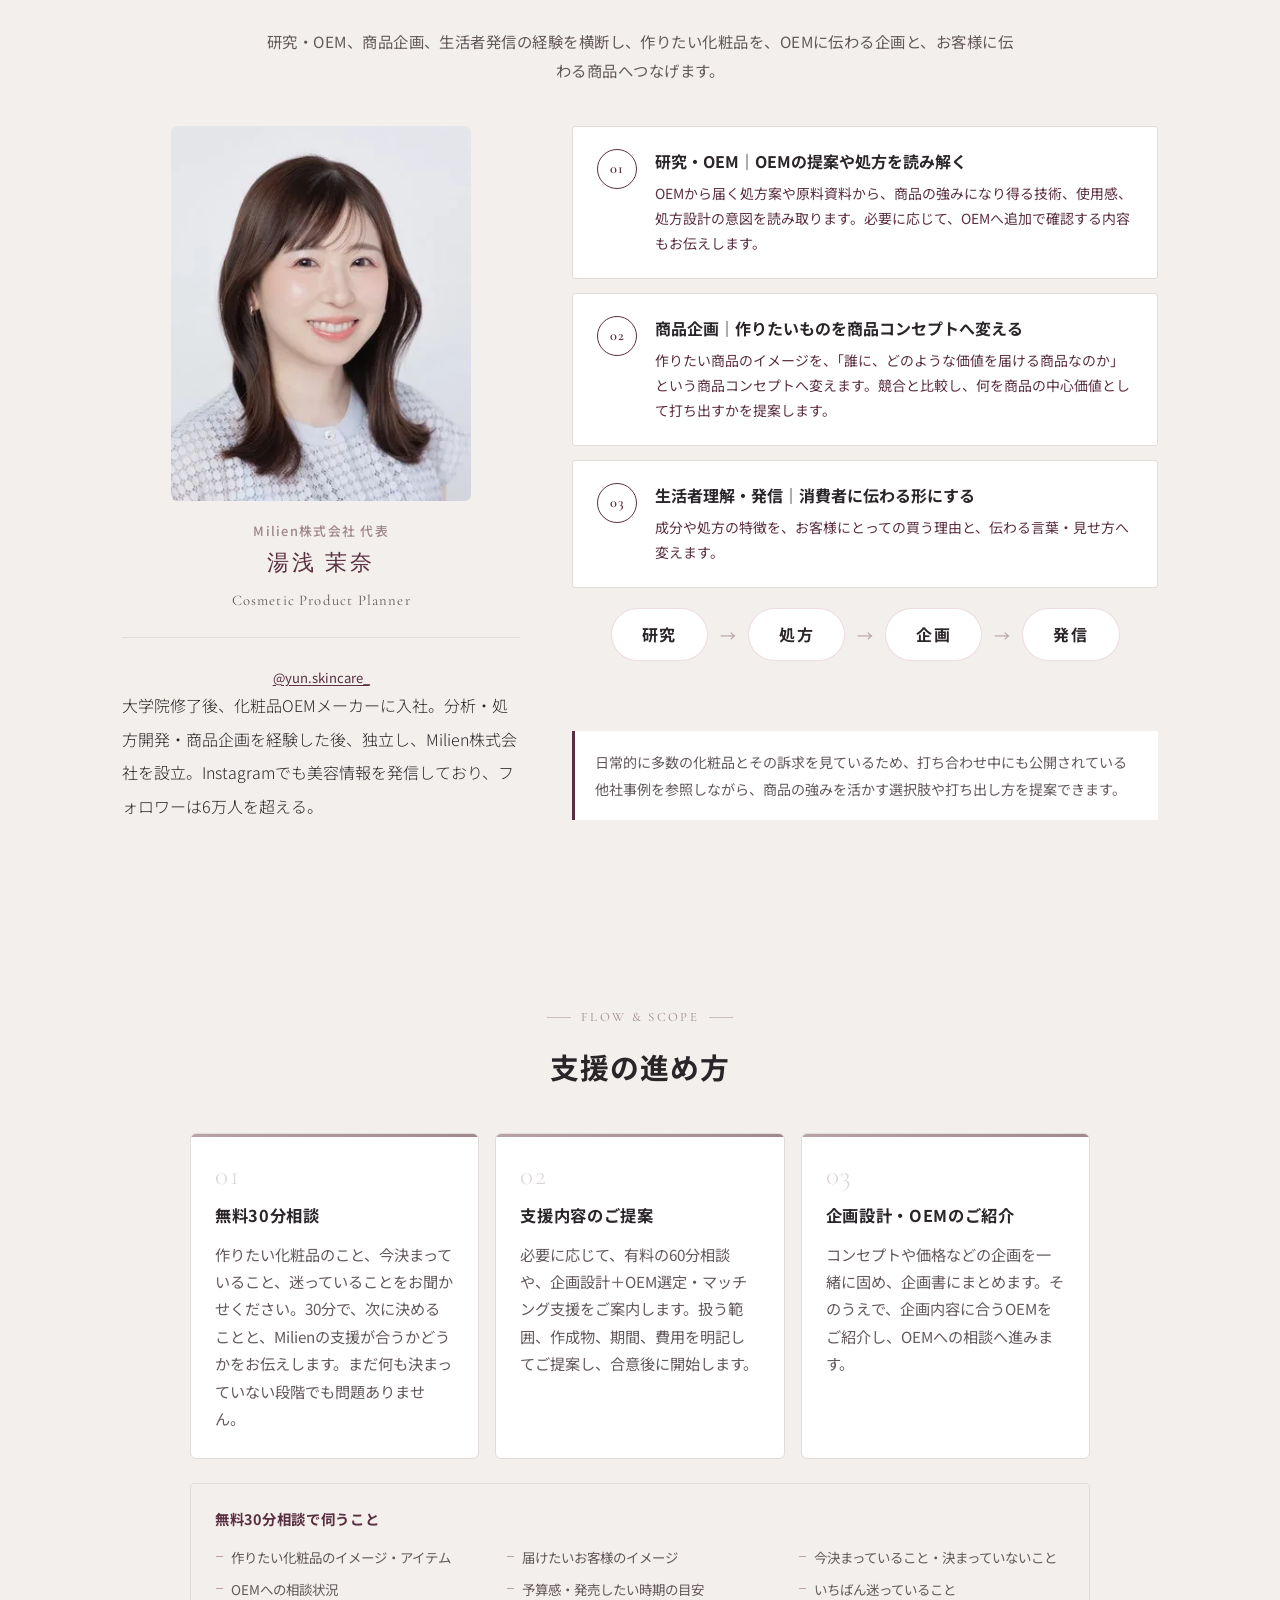
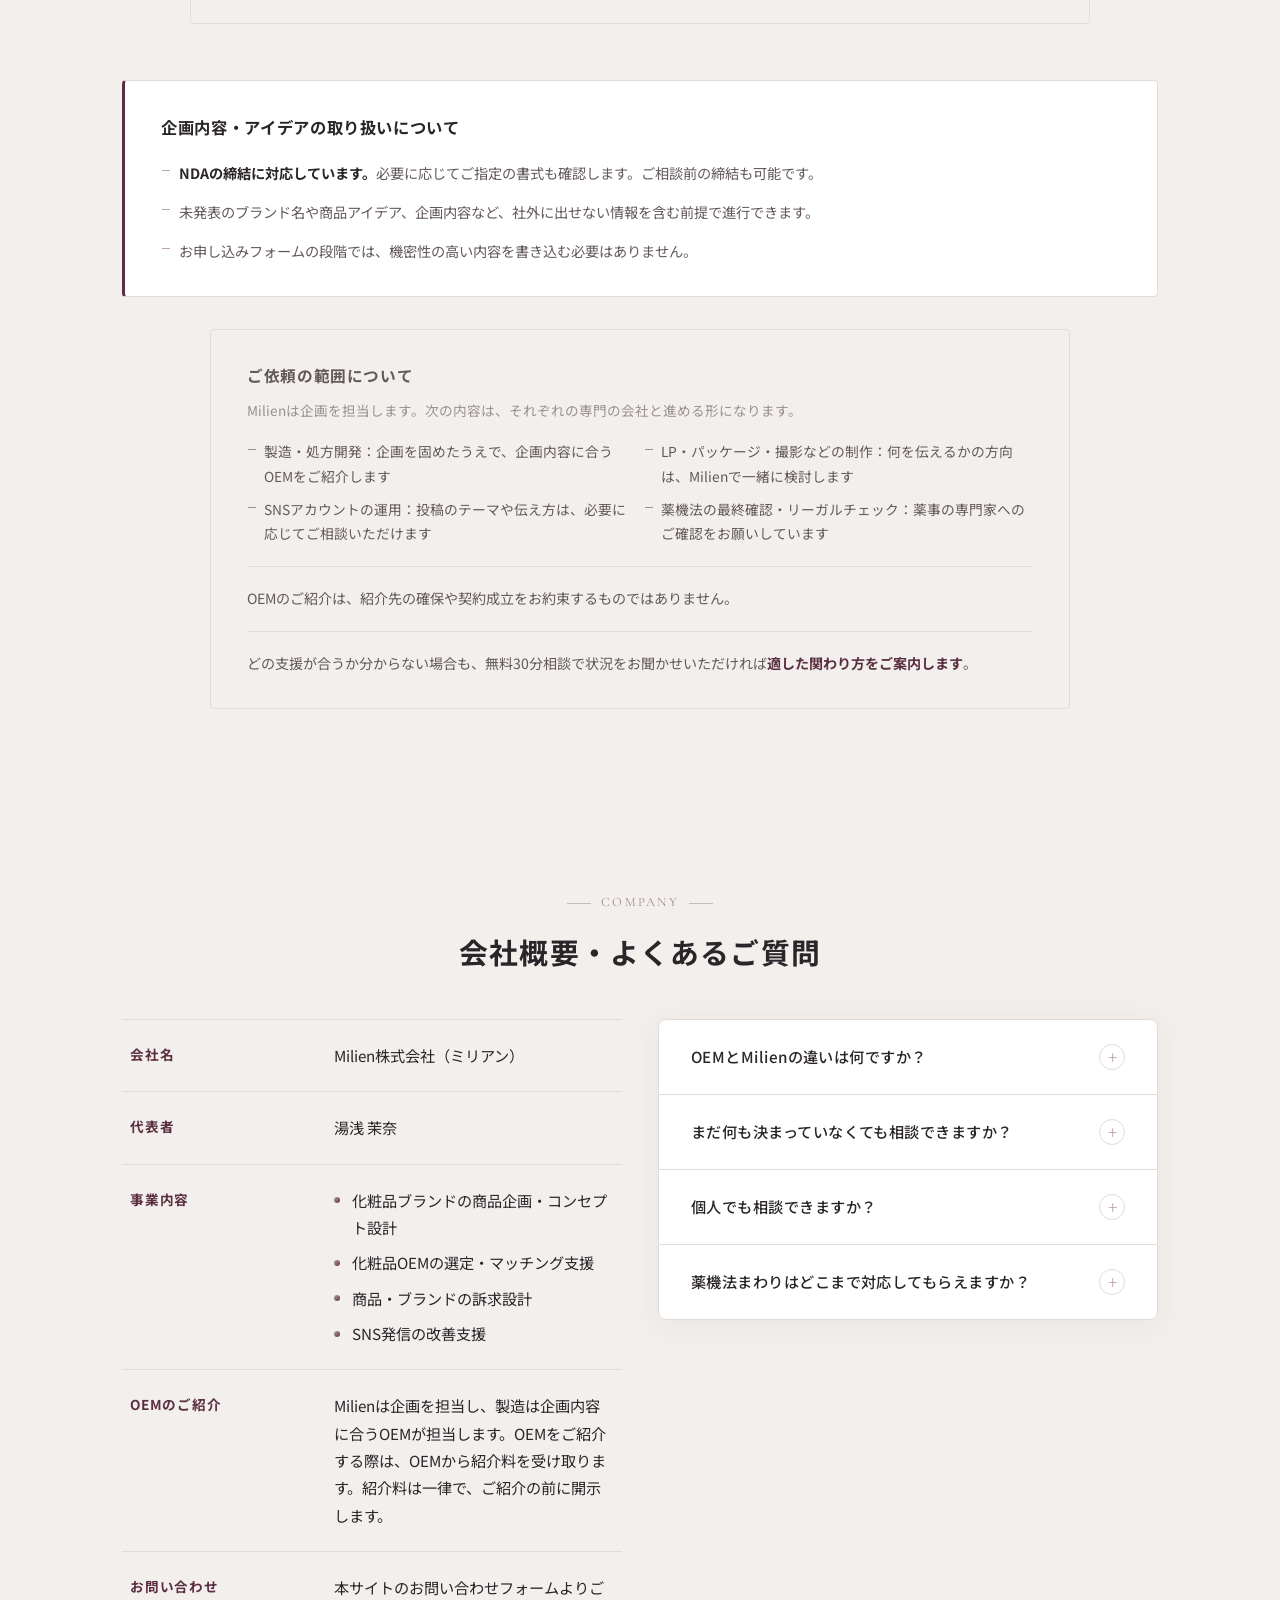
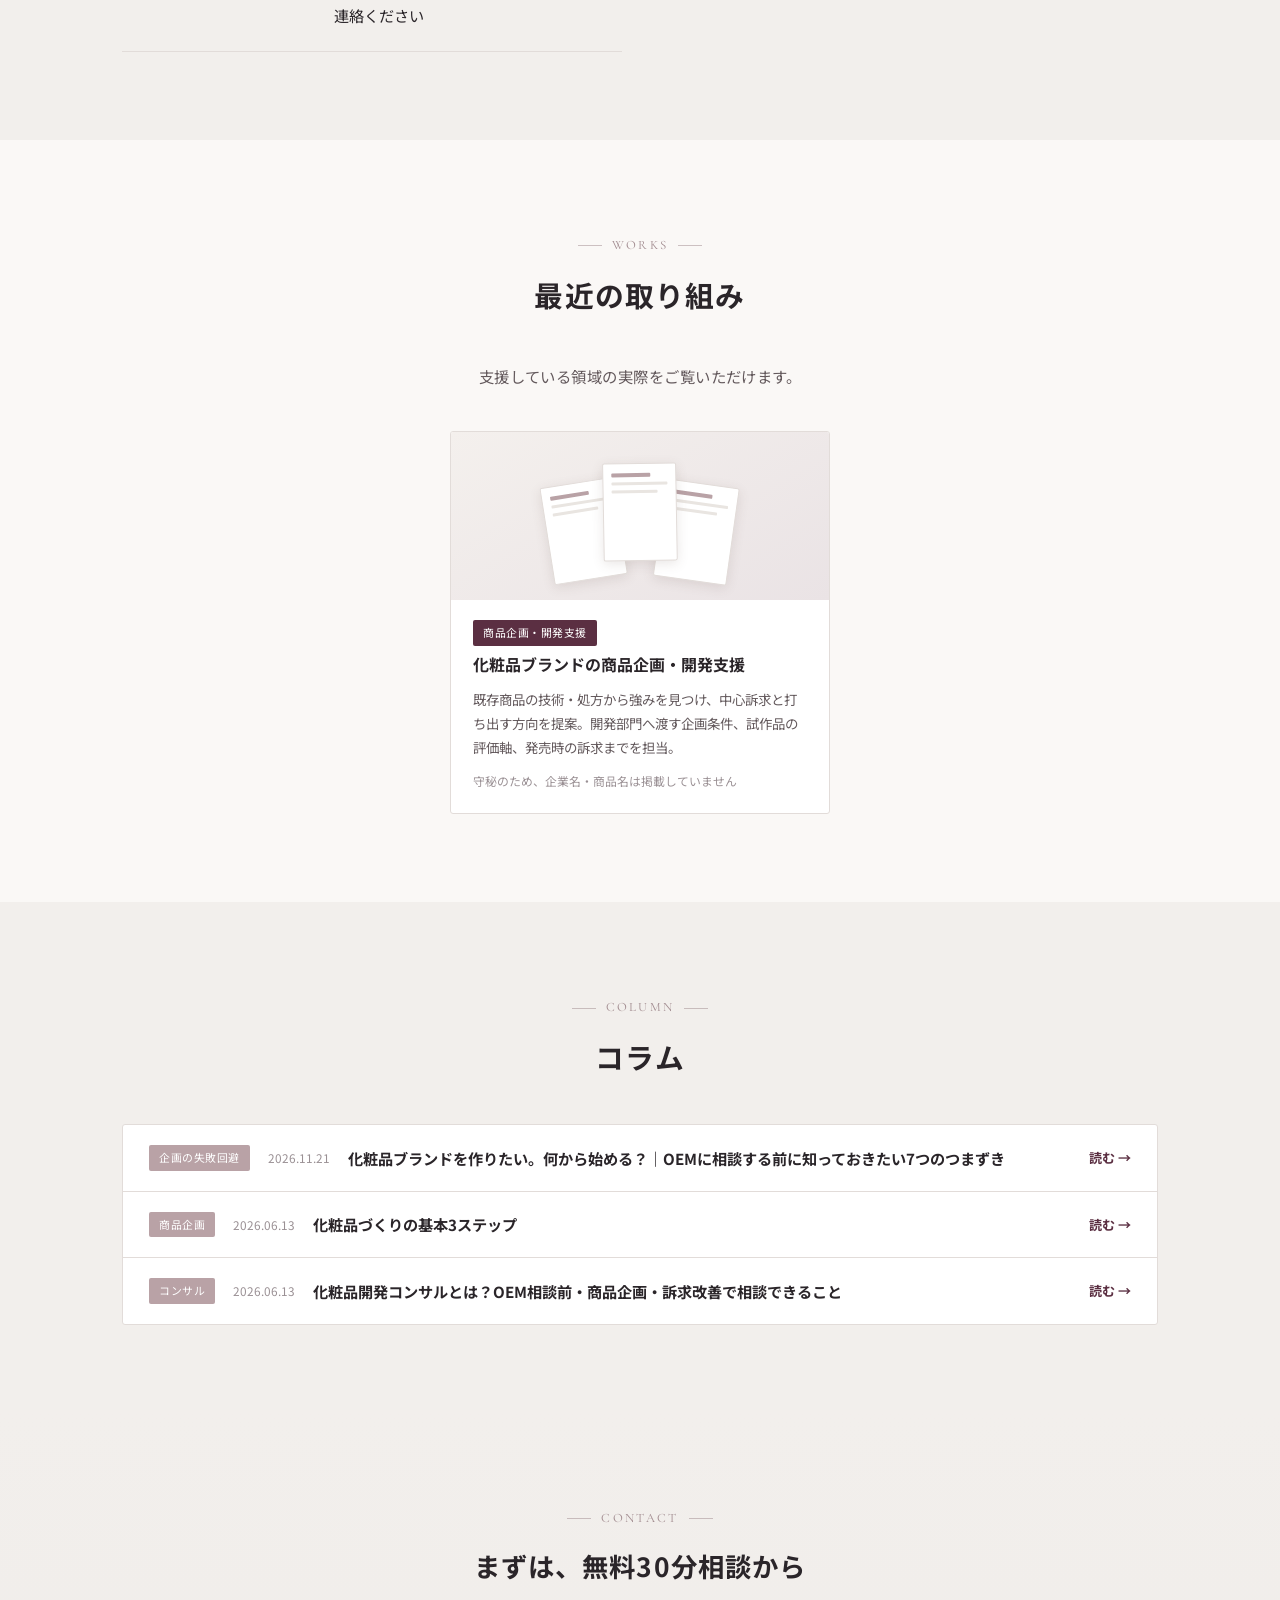
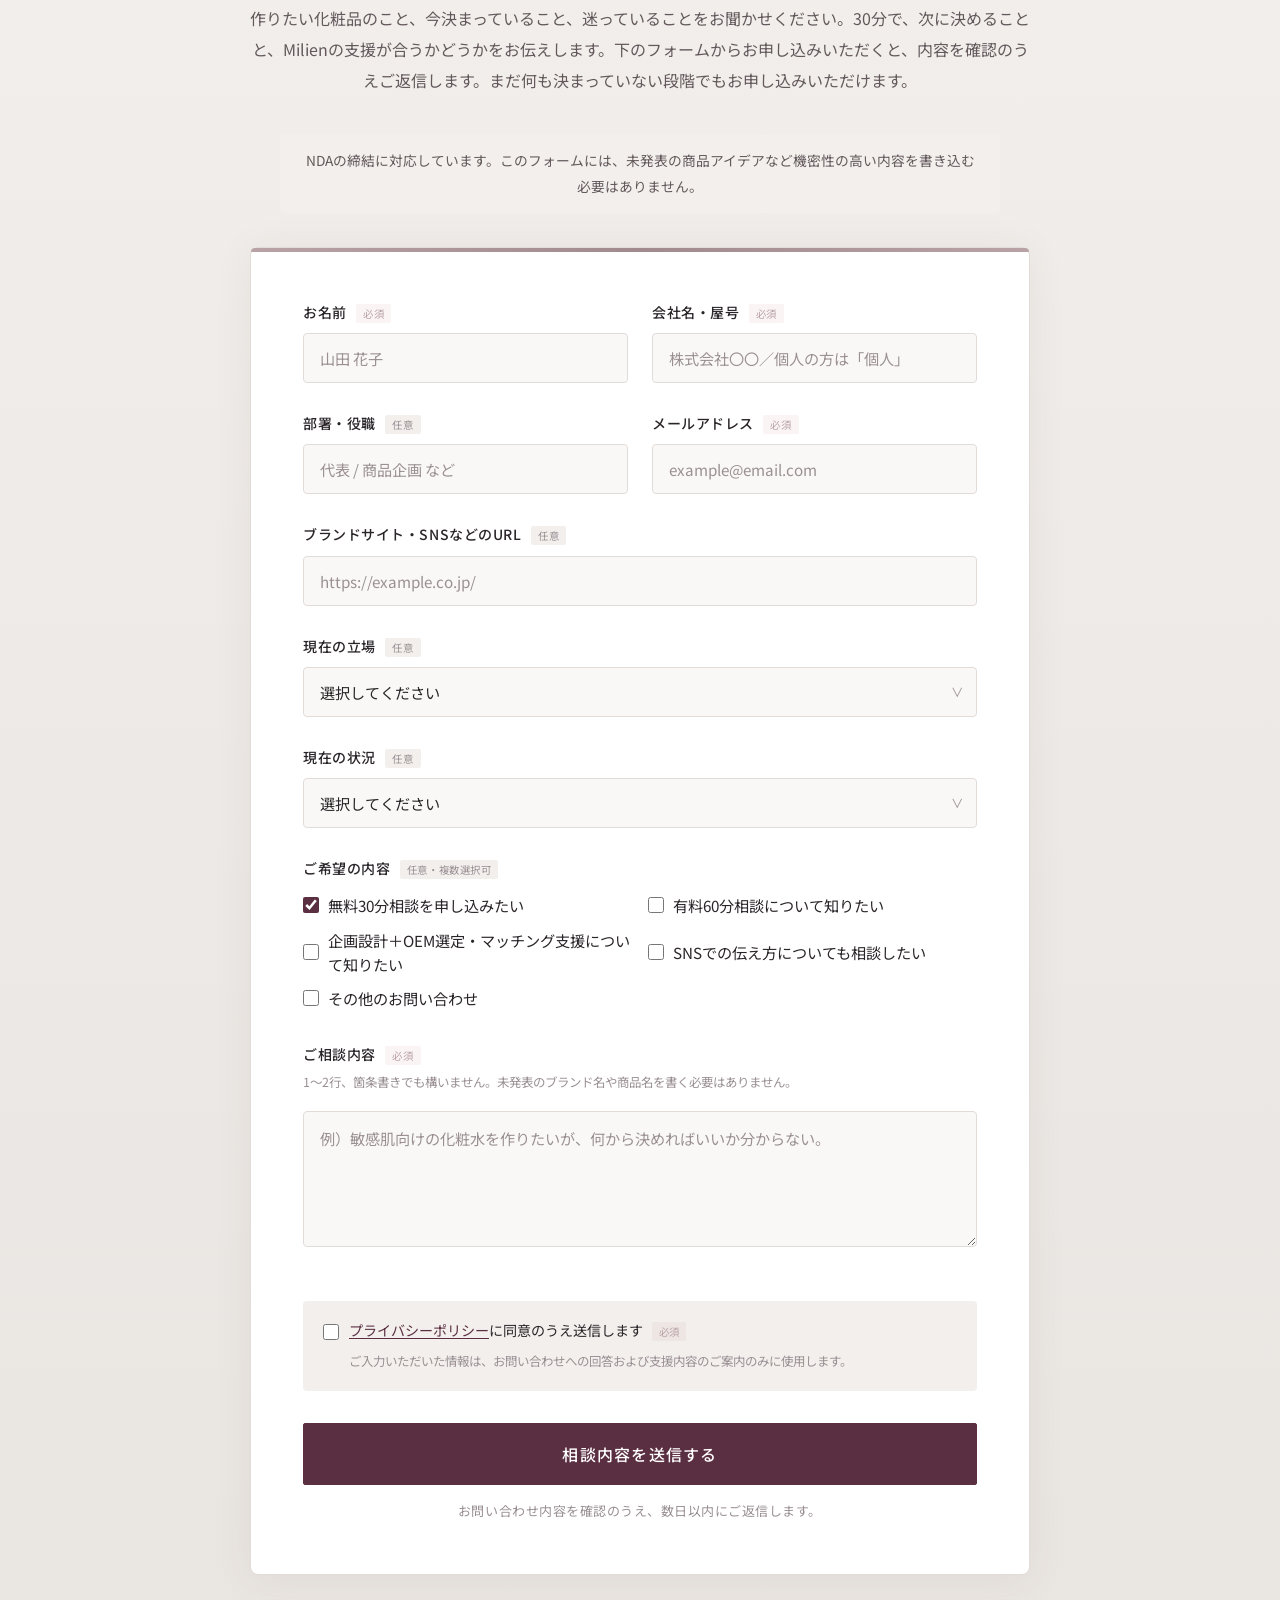
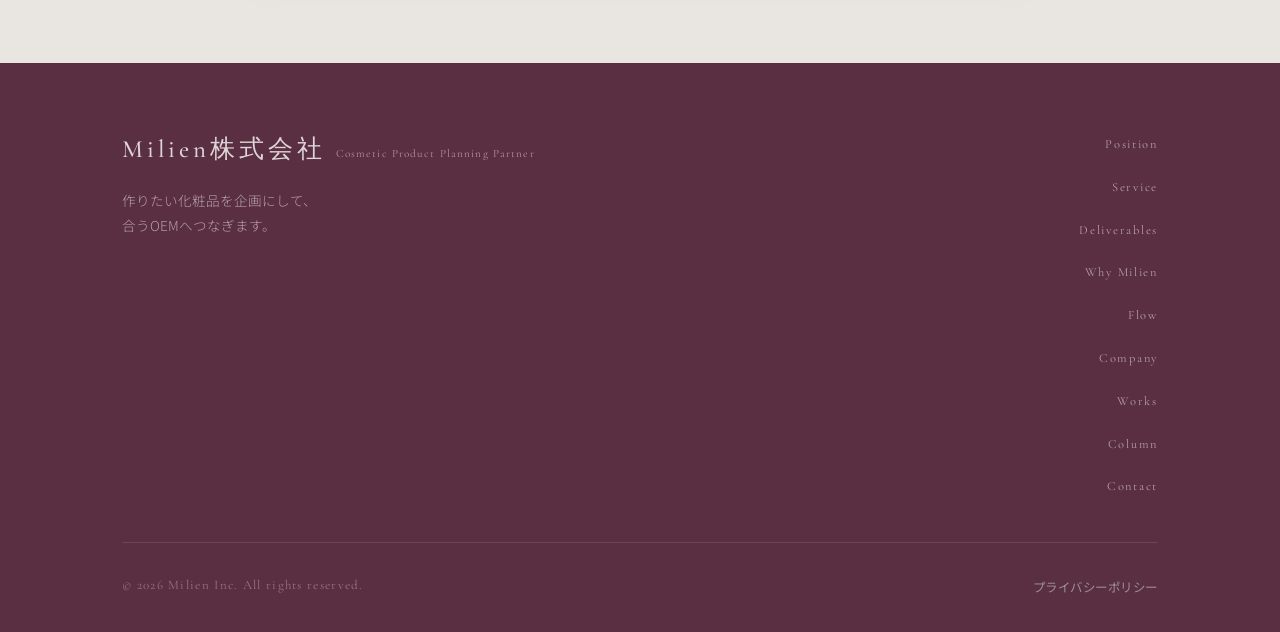
==== commit 6d0501fe: "Retarget site copy to brand founders with free 30-minute consultation as the entry - Hero, Issue & C" ====
--- a/index.html
+++ b/index.html
@@ -3,10 +3,10 @@
 <head>
   <meta charset="UTF-8">
   <meta name="viewport" content="width=device-width, initial-scale=1.0">
-  <title>化粧品の商品企画・開発支援｜Milien株式会社</title>
-  <meta name="description" content="化粧品メーカー・原料・素材・資材企業向けの商品企画・訴求設計。研究・OEM・商品企画・生活者発信の経験をもとに、技術や素材の強みを商品コンセプトと、生活者に伝わる訴求へつなげます。">
-  <meta property="og:title" content="化粧品の商品企画・開発支援｜Milien株式会社">
-  <meta property="og:description" content="化粧品メーカー・原料・素材・資材企業向けの商品企画・訴求設計。研究・OEM・商品企画・生活者発信の経験をもとに、技術や素材の強みを商品コンセプトと、生活者に伝わる訴求へつなげます。">
+  <title>化粧品ブランドの商品企画・OEM選定支援｜Milien株式会社</title>
+  <meta name="description" content="化粧品ブランドを作りたい方へ。コンセプトや価格などの企画を一緒に固め、企画内容に合うOEMをご紹介します。まずは無料30分相談で、次に決めることをお伝えします。">
+  <meta property="og:title" content="化粧品ブランドの商品企画・OEM選定支援｜Milien株式会社">
+  <meta property="og:description" content="化粧品ブランドを作りたい方へ。コンセプトや価格などの企画を一緒に固め、企画内容に合うOEMをご紹介します。まずは無料30分相談で、次に決めることをお伝えします。">
   <meta property="og:type" content="website">
   <meta property="og:url" content="https://www.milien.jp/">
   <meta property="og:site_name" content="Milien株式会社">
@@ -29,13 +29,13 @@
   "name": "Milien株式会社",
   "alternateName": "Milien Inc.",
   "url": "https://www.milien.jp/",
-  "description": "化粧品メーカー・原料・素材・資材企業向けの商品企画・訴求設計。技術や処方の強みを商品コンセプトと、生活者に伝わる訴求へつなげます。",
+  "description": "化粧品ブランドを作りたい方に向けた商品企画・OEM選定支援。コンセプトや価格などの企画を一緒に固め、企画内容に合うOEMをご紹介します。",
   "areaServed": "JP",
   "knowsAbout": [
     "化粧品の商品企画",
-    "化粧品の開発支援",
-    "技術・処方を起点とした商品価値・コンセプト設計",
+    "化粧品ブランドの立ち上げ支援",
     "商品コンセプト設計",
+    "化粧品OEMの選定・マッチング",
     "訴求設計"
   ]
 }
@@ -60,7 +60,7 @@
           <li><a href="#contact"  class="hdr__nav-link">Contact</a></li>
         </ul>
       </nav>
-      <a href="#contact" class="btn btn--hdr">お問い合わせ</a>
+      <a href="#contact" class="btn btn--hdr">無料30分相談</a>
       <button class="hdr__burger" id="burger" aria-label="メニューを開く" aria-expanded="false" aria-controls="hdrNav">
         <span></span><span></span><span></span>
       </button>
@@ -76,31 +76,31 @@
       <div class="hero__deco-line"></div>
       <div class="hero__inner">
         <div class="hero__copy">
-          <p class="hero__label hero-anim">化粧品原料・素材・資材メーカー／OEM・化粧品ブランド向け<br class="hero__label-br">商品企画・開発支援</p>
+          <p class="hero__label hero-anim">化粧品ブランドを作りたい方へ<br class="hero__label-br">商品企画・OEM選定のサポート</p>
           <h1 class="hero__title hero-anim d1">
-            原料や技術、商品アイデアはある。<br>
-            けれど、<span class="hero__title-under">“選ばれる理由”</span>が<br>
-            まだ言葉になっていない。
+            作りたい化粧品はある。<br>
+            けれど、<span class="hero__title-under">何から決めればいいか</span><br>
+            分からない。
           </h1>
           <p class="hero__solve hero-anim d2">
-            技術や素材の価値を、<br class="br-sp">消費者が選ぶ理由に変える。
+            企画を一緒に固めて、<br class="br-sp">合うOEMへつなぎます。
           </p>
           <p class="hero__desc hero-anim d2">
-            研究・OEM・商品企画・生活者発信の経験をもとに、<br class="br-pc">処方や技術の強みを見つけ、商品コンセプト・訴求・見せ方までつなげます。
+            研究・OEM・商品企画・生活者発信の経験をもとに、<br class="br-pc">コンセプトや価格などの企画を一緒に決め、企画内容に合うOEMをご紹介します。
           </p>
           <div class="hero__cta hero-anim d3">
-            <a href="#contact" class="btn btn--primary">商品価値・訴求について相談する</a>
+            <a href="#contact" class="btn btn--primary">無料30分相談に申し込む</a>
             <a href="#service" class="btn btn--outline">支援内容を見る</a>
           </div>
         </div>
 
         <div class="hero__visual hero-anim d2" aria-hidden="true">
           <div class="pos3 pos3--mini">
-            <div class="pos3__node">原料・技術・商品アイデア</div>
+            <div class="pos3__node">作りたい商品のイメージ</div>
             <div class="pos3__arw"></div>
-            <div class="pos3__node pos3__node--mil">強みを見つけ、<br>打ち出す方向を提案</div>
+            <div class="pos3__node pos3__node--mil">企画を<br>一緒に固める</div>
             <div class="pos3__arw"></div>
-            <div class="pos3__node">商品コンセプト／中心訴求</div>
+            <div class="pos3__node">企画書／合うOEMのご紹介</div>
           </div>
         </div>
       </div>
@@ -113,7 +113,7 @@
       <div class="container">
         <div class="sec-hd reveal">
           <span class="sec-label">Issue &amp; Change</span>
-          <h2 class="sec-title">商品の良さを、<br class="br-sp">買う理由として伝えきれていませんか？</h2>
+          <h2 class="sec-title">化粧品づくりの企画、<br class="br-sp">ひとりで迷っていませんか？</h2>
         </div>
         <p class="sec-lead reveal">左が現在の状態、右がMilienが入ったあとの状態です。</p>
 
@@ -127,10 +127,10 @@
                   <path d="M4 20 L20 4" stroke="currentColor" stroke-width="1.3" stroke-linecap="round"/>
                 </svg>
               </span>
-              <p>商品企画を一人で考えており、どこを商品の強みとして打ち出すべきか分からない</p>
+              <p>作りたい化粧品はあるが、企画を何から決めればいいか分からない</p>
             </div>
             <span class="pair__arw" aria-hidden="true"></span>
-            <p class="pair__next">商品の強みとして前に出す点と、打ち出す方向が明確になる</p>
+            <p class="pair__next">決める順番と、次に決めることが分かる</p>
           </div>
 
           <div class="pair">
@@ -141,10 +141,10 @@
                   <path d="M12 3 V12 M12 12 L20 7.5 M12 12 L4 7.5" stroke="currentColor" stroke-width="1.1"/>
                 </svg>
               </span>
-              <p>OEMから複数の処方や仕様を提案されたが、どの案が商品価値につながるのか分からない</p>
+              <p>OEMの探し方・選び方が分からず、どこに相談すればいいか迷っている</p>
             </div>
             <span class="pair__arw" aria-hidden="true"></span>
-            <p class="pair__next">商品の強みにつながる案と、OEMへ確認すべき点が分かる</p>
+            <p class="pair__next">企画内容に合うOEMの条件が分かり、候補を絞って相談できる</p>
           </div>
 
           <div class="pair">
@@ -156,10 +156,10 @@
                   <path d="M8.5 17.5 L11 17.5" stroke="currentColor" stroke-width="1.1" stroke-linecap="round" stroke-dasharray="1 2.5"/>
                 </svg>
               </span>
-              <p>成分や処方の良さは分かるが、生活者にとっての価値として伝えきれていない</p>
+              <p>コンセプトが決まらず、ほかの商品との違いを言葉にできない</p>
             </div>
             <span class="pair__arw" aria-hidden="true"></span>
-            <p class="pair__next">専門的な特徴が、商品コンセプト・中心訴求・買う理由へ変わる</p>
+            <p class="pair__next">誰に、どんな価値を届ける商品かが決まり、買う理由を言葉にできる</p>
           </div>
 
           <div class="pair">
@@ -170,10 +170,10 @@
                   <path d="M3 21.5 H21.5" stroke="currentColor" stroke-width="1.1" stroke-linecap="round"/>
                 </svg>
               </span>
-              <p>既に企画や訴求案はあるが、社内に化粧品の商品企画を専門的にレビューできる人がいない</p>
+              <p>企画を一人で進めていて、OEMの提案や見積もりを前に判断に迷う</p>
             </div>
             <span class="pair__arw" aria-hidden="true"></span>
-            <p class="pair__next">既存案の良い部分を活かしながら、より伝わる商品価値・コンセプト・訴求へ磨くことができる</p>
+            <p class="pair__next">企画の視点で一緒に確認し、納得したうえで次へ進める</p>
           </div>
         </div>
       </div>
@@ -186,34 +186,33 @@
       <div class="container">
         <div class="sec-hd reveal">
           <span class="sec-label">Position</span>
-          <h2 class="sec-title">技術や素材の価値を、<br class="br-sp">商品コンセプトと訴求へ。</h2>
-        </div>
-        <p class="sec-lead reveal">Milienは、専門情報を分かりやすく言い換えるだけではありません。技術や処方のどこが商品として強いのかを見つけ、その価値が伝わる商品コンセプト・中心訴求・見せ方へつなげます。</p>
+          <h2 class="sec-title">作りたい化粧品を企画にして、<br class="br-sp">合うOEMへ。</h2>
+        </div>
+        <p class="sec-lead reveal">Milienは、作りたい商品のイメージや想いを伺い、「誰に、どんな商品を、いくらで届けるか」という企画に固めます。</p>
 
         <div class="pos3 pos3--full reveal">
           <div class="pos3__step">
-            <div class="pos3__node">原料・技術<br>商品アイデア</div>
-            <p class="pos3__aside">貴社がすでに持っているもの</p>
+            <div class="pos3__node">作りたい商品のイメージ<br>売りたい想い</div>
+            <p class="pos3__aside">すでにお持ちのもの</p>
           </div>
           <span class="pos3__arw" aria-hidden="true"></span>
           <div class="pos3__step pos3__step--mid">
             <div class="pos3__node pos3__node--mil">Milienの商品企画</div>
             <ul class="pos3__list">
-              <li>技術・処方の中から、商品として強みになり得る価値を見つける</li>
-              <li>競合と比べ、何を前に出すか提案する</li>
-              <li>専門情報を生活者に伝わる価値と言葉へ変える</li>
+              <li>誰に、どんな価値を届ける商品かを一緒に決める</li>
+              <li>競合と比べ、何を前に出すかを提案する</li>
+              <li>価格・容量・容器などの条件まで、企画を固める</li>
             </ul>
           </div>
           <span class="pos3__arw" aria-hidden="true"></span>
           <div class="pos3__step">
-            <div class="pos3__node">商品コンセプト<br>中心訴求・伝え方</div>
-            <p class="pos3__aside">開発部門・OEMへ／生活者へ</p>
+            <div class="pos3__node">企画書<br>合うOEMのご紹介</div>
+            <p class="pos3__aside">OEMへの相談・見積もり依頼へ</p>
           </div>
         </div>
 
         <div class="pos3__notes reveal">
-          <p>製造・処方開発は行いません（開発・製造部門、またはOEMの領域です）</p>
-          <p>現状分析、投稿テーマ・構成の設計、レビュー、改善提案に対応します。制作・SNS運用の代行は行いません。</p>
+          <p>企画を固めたうえで、企画内容に合うOEMをご紹介します。</p>
         </div>
       </div>
     </section>
@@ -227,91 +226,104 @@
           <span class="sec-label">Service</span>
           <h2 class="sec-title">支援内容</h2>
         </div>
-        <p class="sec-lead reveal">商品企画・提案づくり・SNS改善を、継続アドバイザリーと企画・改善プロジェクトの2つの形で支援します。必要な支援範囲や成果物は、ご相談内容に応じて設定します。</p>
+        <p class="sec-lead reveal">はじめに、無料30分相談でお話を伺います。そのうえで必要な方に、有料の60分相談や、企画設計＋OEM選定・マッチング支援をご案内します。</p>
 
         <article class="plan plan--a reveal">
           <div class="plan__hd">
             <span class="plan__axis">Service 01</span>
-            <h3 class="plan__ttl">継続アドバイザリー</h3>
-            <p class="plan__en">Ongoing Advisory</p>
-          </div>
-          <p class="plan__lead">商品企画・訴求・SNSについて定期的に相談しながら進めたい企業向けの支援です。企画・提案内容や投稿をレビューし、改善方針、確認事項、簡易記録をお渡しします。初回は3か月契約です。広範な調査や詳細資料の制作は、実作業の範囲を別途設定します。</p>
+            <h3 class="plan__ttl">無料30分相談</h3>
+            <p class="plan__en">Free 30-minute Consultation</p>
+          </div>
+          <p class="plan__lead">作りたい化粧品のこと、今決まっていること、迷っていることを伺います。30分で、次に決めることと、Milienの支援が合うかどうかをお伝えします。まだ何も決まっていない段階でもお申し込みいただけます。</p>
           <div class="plan__body">
             <div class="plan__col">
-              <h4 class="plan__lbl">こうした状態の企業に向いています</h4>
+              <h4 class="plan__lbl">こうした方に向いています</h4>
               <ul class="plan__list">
-                <li>商品企画を一人または少人数で進めている</li>
-                <li>研究・OEM・商品企画・生活者視点から、継続的な提案や助言がほしい</li>
+                <li>作りたい化粧品はあるが、何から始めればいいか分からない</li>
+                <li>企画を一人で進めていて、相談できる相手がいない</li>
               </ul>
             </div>
             <details class="plan__more">
-              <summary class="plan__more-sum">提案する内容・基本範囲を見る</summary>
+              <summary class="plan__more-sum">30分で分かることを見る</summary>
               <div class="plan__col plan__more-in">
-                <h4 class="plan__lbl">主に提案する内容</h4>
+                <h4 class="plan__lbl">30分で分かること</h4>
                 <ul class="plan__list">
-                  <li>商品として前に出せる強み</li>
-                  <li>商品コンセプト・訴求の方向</li>
-                  <li>OEMへ追加確認すべき点</li>
-                  <li>打ち合わせで提案した内容の簡易記録</li>
-                </ul>
-                <h4 class="plan__lbl">別途範囲を設定するもの</h4>
-                <ul class="plan__list">
-                  <li>広範な調査や詳細資料の制作などの実作業</li>
+                  <li>今の企画で、次に決めること</li>
+                  <li>企画を進める順番の目安</li>
+                  <li>Milienの支援が合うかどうか</li>
                 </ul>
               </div>
             </details>
           </div>
           <div class="plan__meta">
             <div class="plan__meta-item">
-              <span class="plan__meta-lbl">期間目安</span>
-              <span class="plan__meta-val">初回は3か月契約</span>
+              <span class="plan__meta-lbl">時間・料金</span>
+              <span class="plan__meta-val">30分・無料</span>
             </div>
           </div>
           <div class="plan__cta">
-            <a href="#contact" class="btn btn--primary plan__cta-btn" data-preset="定期MTGで、商品の強みや打ち出し方について提案・助言がほしい">このサービスについて相談する</a>
+            <a href="#contact" class="btn btn--primary plan__cta-btn" data-preset="無料30分相談を申し込みたい">無料30分相談に申し込む</a>
           </div>
         </article>
 
-        <article class="plan plan--b reveal">
-          <div class="plan__hd plan__hd--compact">
-            <span class="plan__num">Service 02</span>
-            <h3 class="plan__ttl plan__ttl--sm">企画・改善プロジェクト</h3>
-          </div>
-          <p class="plan__lead">市場・競合調査、商品や取引先向け提案のコンセプト・訴求整理、SNSの現状分析や投稿テーマ・構成設計などを、合意した範囲で実施します。企画や改善案を資料にまとめ、期間は内容に応じて個別に設定します。</p>
-          <div class="plan__meta plan__meta--stack">
-            <div class="plan__meta-item">
-              <span class="plan__meta-lbl">期間目安</span>
-              <span class="plan__meta-val">対象範囲により個別に設定</span>
-            </div>
-          </div>
-          <h4 class="plan__lbl">こうした企業に向いています</h4>
-          <ul class="plan__list">
-            <li>市場や競合も調べたうえで、商品の強みとコンセプトを作りたい</li>
-            <li>中心訴求や、OEM・社内へ共有する企画条件まで形にしたい</li>
-          </ul>
-          <details class="plan__more">
-            <summary class="plan__more-sum">主な成果物を見る</summary>
-            <div class="plan__more-in">
-              <h4 class="plan__lbl">主な成果物</h4>
-              <ul class="plan__list">
-                <li>市場・競合を踏まえた商品の立ち位置</li>
-                <li>技術や処方を起点とした商品コンセプト</li>
-                <li>魅力が伝わる中心訴求</li>
-                <li>OEMや社内へ共有する企画条件</li>
-                <li>LP・パッケージ・SNS等で伝える内容の方向</li>
-              </ul>
-              <div class="plan__deliv">
-                <span class="plan__deliv-lbl">必要に応じて広げられる範囲</span>
-                <p>試作品の評価、改善提案、発売時の訴求まで対象を広げられます。</p>
-              </div>
-            </div>
-          </details>
-          <div class="plan__cta">
-            <a href="#contact" class="btn btn--outline btn--full plan__cta-btn" data-preset="市場・競合・処方を調べたうえで、商品コンセプトや訴求を作ってほしい">このサービスについて相談する</a>
-          </div>
-        </article>
-
-        <p class="sec-note reveal">料金は、支援内容、打ち合わせ頻度、資料作成の範囲に応じて個別にお見積もりします。継続支援・プロジェクト型を基本とし、スポット支援は原則お受けしていません。</p>
+        <div class="plan-group__grid service-plan-grid">
+          <article class="plan plan--b reveal">
+            <div class="plan__hd plan__hd--compact">
+              <span class="plan__num">Service 02</span>
+              <h3 class="plan__ttl plan__ttl--sm">有料60分相談</h3>
+            </div>
+            <p class="plan__lead">無料30分相談より時間をとり、企画の中身を掘り下げる相談です。コンセプトやOEMへの伝え方など、ご相談のテーマに沿って一緒に検討します。</p>
+            <div class="plan__meta plan__meta--stack">
+              <div class="plan__meta-item">
+                <span class="plan__meta-lbl">時間・料金</span>
+                <span class="plan__meta-val">60分・有料</span>
+              </div>
+            </div>
+            <h4 class="plan__lbl">こうした方に向いています</h4>
+            <ul class="plan__list">
+              <li>無料30分相談で見えた課題を、さらに掘り下げたい</li>
+              <li>コンセプトやOEMへの伝え方について、具体的な助言がほしい</li>
+            </ul>
+            <div class="plan__cta">
+              <a href="#contact" class="btn btn--outline btn--full plan__cta-btn" data-preset="無料30分相談を申し込みたい">無料30分相談から始める</a>
+            </div>
+          </article>
+
+          <article class="plan plan--b reveal d1">
+            <div class="plan__hd plan__hd--compact">
+              <span class="plan__num">Service 03</span>
+              <h3 class="plan__ttl plan__ttl--sm">企画設計＋<br class="br-sp">OEM選定・マッチング支援</h3>
+            </div>
+            <p class="plan__lead">コンセプト、ターゲット、価格・容量・容器などの企画を一緒に固め、企画書にまとめます。そのうえで、企画内容に合うOEMを選び、ご紹介します。</p>
+            <div class="plan__meta plan__meta--stack">
+              <div class="plan__meta-item">
+                <span class="plan__meta-lbl">期間目安</span>
+                <span class="plan__meta-val">内容に応じて個別に設定</span>
+              </div>
+            </div>
+            <details class="plan__more">
+              <summary class="plan__more-sum">主な内容を見る</summary>
+              <div class="plan__more-in">
+                <h4 class="plan__lbl">主な内容</h4>
+                <ul class="plan__list">
+                  <li>商品コンセプトとターゲットの設定</li>
+                  <li>価格・容量・容器などの企画条件</li>
+                  <li>OEMへの相談・見積もり依頼に使える企画書</li>
+                  <li>企画内容に合うOEMの選定・ご紹介</li>
+                </ul>
+                <div class="plan__deliv">
+                  <span class="plan__deliv-lbl">必要に応じて追加できる内容</span>
+                  <p>発売時のSNSでの伝え方も、あわせてご相談いただけます。</p>
+                </div>
+              </div>
+            </details>
+            <div class="plan__cta">
+              <a href="#contact" class="btn btn--outline btn--full plan__cta-btn" data-preset="無料30分相談を申し込みたい">無料30分相談から始める</a>
+            </div>
+          </article>
+        </div>
+
+        <p class="sec-note reveal">有料の相談・支援の料金は、相談内容と支援の範囲に応じて個別にご案内します。</p>
       </div>
     </section>
 
@@ -322,9 +334,9 @@
       <div class="container">
         <div class="sec-hd reveal">
           <span class="sec-label">Deliverables</span>
-          <h2 class="sec-title">プロジェクト型支援で<br class="br-sp">作成する資料例</h2>
-        </div>
-        <p class="sec-lead reveal">Service 02「企画・改善プロジェクト」では、社内の開発・製造部門や協力OEM、販売担当へ共有できる資料を、対象範囲に応じて作成します。</p>
+          <h2 class="sec-title">企画設計で<br class="br-sp">作成する資料例</h2>
+        </div>
+        <p class="sec-lead reveal">Service 03「企画設計＋OEM選定・マッチング支援」では、OEMへの相談や見積もり依頼に使える資料を、対象範囲に応じて作成します。</p>
 
         <div class="docs">
 
@@ -348,7 +360,7 @@
             <figcaption class="doc__cap">
               <span class="doc__no">01</span>
               <b>商品企画設計書</b>
-              <span>ターゲット・提供価値・処方の方向性・価格帯までを1枚にまとめ、開発・製造部門やOEMへそのまま渡せる形にします。</span>
+              <span>ターゲット・提供価値・処方の方向性・価格帯までを1枚にまとめ、OEMへの相談・見積もり依頼にそのまま使える形にします。</span>
             </figcaption>
           </figure>
 
@@ -410,7 +422,7 @@
             <figcaption class="doc__cap">
               <span class="doc__no">03</span>
               <b>訴求設計シート</b>
-              <span>技術の特徴を購入理由の言葉へ変換し、根拠と優先順位、媒体ごとの言い換えまで紐づけます。</span>
+              <span>商品の特徴を買う理由の言葉へ変え、根拠と優先順位、媒体ごとの言い換えまで紐づけます。</span>
             </figcaption>
           </figure>
         </div>
@@ -418,7 +430,7 @@
         <p class="docs__disc reveal">
           上記3点は<strong>アウトプットイメージ</strong>です。実在する企業・商品・案件の資料ではありません。<strong>案件により内容は異なります。</strong>
         </p>
-        <p class="sec-note reveal">このほか、試作評価・改善方針／発売時のLP・SNS・営業資料の方向性も、支援範囲に応じて作成します。</p>
+        <p class="sec-note reveal">このほか、試作品の評価・改善方針や、発売時のLP・SNSで伝える内容の方向も、支援範囲に応じて作成します。</p>
       </div>
     </section>
 
@@ -431,7 +443,7 @@
           <span class="sec-label">Why Milien</span>
           <h2 class="sec-title">技術を読み解く。商品価値に変える。<br class="br-pc">消費者に伝わる形にする。</h2>
         </div>
-        <p class="sec-lead reveal">研究・OEM、商品企画、生活者発信の経験を横断し、技術や処方の強みを商品コンセプトと訴求へつなげます。</p>
+        <p class="sec-lead reveal">研究・OEM、商品企画、生活者発信の経験を横断し、作りたい化粧品を、OEMに伝わる企画と、お客様に伝わる商品へつなげます。</p>
 
         <div class="why">
           <div class="why__photo reveal" id="profile">
@@ -454,22 +466,22 @@
             <div class="why__item reveal">
               <span class="why__no">01</span>
               <div class="why__txt">
-                <h3>研究・OEM｜技術や処方の強いところを読み取る</h3>
-                <p class="why__can">原料資料や処方情報から、商品として強みになり得る技術、使用感、処方設計の意図を読み取ります。必要に応じて、OEMへ追加確認する内容も提案します。</p>
+                <h3>研究・OEM｜OEMの提案や処方を読み解く</h3>
+                <p class="why__can">OEMから届く処方案や原料資料から、商品の強みになり得る技術、使用感、処方設計の意図を読み取ります。必要に応じて、OEMへ追加で確認する内容もお伝えします。</p>
               </div>
             </div>
             <div class="why__item reveal d1">
               <span class="why__no">02</span>
               <div class="why__txt">
-                <h3>商品企画｜技術を商品価値・コンセプトへ変える</h3>
-                <p class="why__can">技術や処方の強みを、「誰に、どのような価値を届ける商品なのか」という商品コンセプトへ変えます。競合と比較し、何を商品の中心価値として打ち出すかを提案します。</p>
+                <h3>商品企画｜作りたいものを商品コンセプトへ変える</h3>
+                <p class="why__can">作りたい商品のイメージを、「誰に、どのような価値を届ける商品なのか」という商品コンセプトへ変えます。競合と比較し、何を商品の中心価値として打ち出すかを提案します。</p>
               </div>
             </div>
             <div class="why__item reveal d2">
               <span class="why__no">03</span>
               <div class="why__txt">
                 <h3>生活者理解・発信｜消費者に伝わる形にする</h3>
-                <p class="why__can">専門的な成分・処方情報を、生活者に伝わる商品価値・訴求・見せ方へ変えます。</p>
+                <p class="why__can">成分や処方の特徴を、お客様にとっての買う理由と、伝わる言葉・見せ方へ変えます。</p>
               </div>
             </div>
             <div class="chain reveal">
@@ -488,7 +500,7 @@
     </section>
 
     <!-- ============================================================
-         S7  FLOW — 支援の流れ・秘密保持・対応しない範囲
+         S7  FLOW — 支援の流れ・秘密保持・ご依頼の範囲
          ============================================================ -->
     <section class="section flow" id="flow">
       <div class="container">
@@ -500,53 +512,53 @@
         <div class="flow3">
           <div class="flow3__step reveal">
             <span class="flow3__no">01</span>
-            <h3 class="flow3__ttl">お問い合わせ</h3>
-            <p class="flow3__desc">現在の商品、技術、素材、企画案と、どの部分をより良くしたいかをお聞かせください。まだ言葉になっていない段階でも問題ありません。</p>
+            <h3 class="flow3__ttl">無料30分相談</h3>
+            <p class="flow3__desc">作りたい化粧品のこと、今決まっていること、迷っていることをお聞かせください。30分で、次に決めることと、Milienの支援が合うかどうかをお伝えします。まだ何も決まっていない段階でも問題ありません。</p>
           </div>
           <div class="flow3__step reveal d1">
             <span class="flow3__no">02</span>
-            <h3 class="flow3__ttl">初回打ち合わせ</h3>
-            <p class="flow3__desc">商品の現状、活かせそうな技術や強み、解決したい課題を確認します。あわせて、継続アドバイザリー、企画・改善プロジェクトのどちらの形で、どこまで支援が必要かを確認します。</p>
+            <h3 class="flow3__ttl">支援内容のご提案</h3>
+            <p class="flow3__desc">必要に応じて、有料の60分相談や、企画設計＋OEM選定・マッチング支援をご案内します。扱う範囲、作成物、期間、費用を明記してご提案し、合意後に開始します。</p>
           </div>
           <div class="flow3__step reveal d2">
             <span class="flow3__no">03</span>
-            <h3 class="flow3__ttl">ご提案・支援開始</h3>
-            <p class="flow3__desc">Milienから提案する内容、商品コンセプト・訴求まで扱う範囲、作成物、期間、双方の担当を明記してご提案します。合意後に開始します。</p>
+            <h3 class="flow3__ttl">企画設計・OEMのご紹介</h3>
+            <p class="flow3__desc">コンセプトや価格などの企画を一緒に固め、企画書にまとめます。そのうえで、企画内容に合うOEMをご紹介し、OEMへの相談へ進みます。</p>
           </div>
         </div>
 
         <div class="flow-needs reveal">
-          <h3 class="flow-needs__ttl">初回打ち合わせで確認すること</h3>
+          <h3 class="flow-needs__ttl">無料30分相談で伺うこと</h3>
           <ul class="flow-needs__list">
-            <li>定期的な商品企画の提案・助言</li>
-            <li>市場・競合・処方の調査</li>
-            <li>商品コンセプト・訴求資料の作成</li>
-            <li>既存の企画・OEM提案のレビュー</li>
-            <li>試作品の評価・発売準備</li>
-            <li>LP・パッケージ等で伝える内容の検討が必要か</li>
+            <li>作りたい化粧品のイメージ・アイテム</li>
+            <li>届けたいお客様のイメージ</li>
+            <li>今決まっていること・決まっていないこと</li>
+            <li>OEMへの相談状況</li>
+            <li>予算感・発売したい時期の目安</li>
+            <li>いちばん迷っていること</li>
           </ul>
         </div>
 
         <div class="nda reveal">
-          <h3 class="nda__ttl">技術情報・処方情報の取り扱いについて</h3>
+          <h3 class="nda__ttl">企画内容・アイデアの取り扱いについて</h3>
           <ul class="nda__list">
-            <li><strong>NDAの締結に対応しています。</strong>必要に応じて貴社書式も確認します。初回打ち合わせ前の締結も可能です。</li>
-            <li>出願前の技術情報、未公開の処方情報、試作品の評価データなど、社外に出せない情報を含む前提で進行できます。</li>
-            <li>問い合わせフォームの段階では、機密性の高い内容を書き込む必要はありません。</li>
+            <li><strong>NDAの締結に対応しています。</strong>必要に応じてご指定の書式も確認します。ご相談前の締結も可能です。</li>
+            <li>未発表のブランド名や商品アイデア、企画内容など、社外に出せない情報を含む前提で進行できます。</li>
+            <li>お申し込みフォームの段階では、機密性の高い内容を書き込む必要はありません。</li>
           </ul>
         </div>
 
         <div class="scope-no reveal">
-          <h3 class="scope-no__ttl">対応しない範囲</h3>
-          <p class="scope-no__lead">以下は Milien の範囲外です。該当する場合は、専門の会社をご検討ください。</p>
+          <h3 class="scope-no__ttl">ご依頼の範囲について</h3>
+          <p class="scope-no__lead">Milienは企画を担当します。次の内容は、それぞれの専門の会社と進める形になります。</p>
           <ul class="scope-no__list">
-            <li>製造・処方開発そのもの（開発・製造部門、またはOEMの領域です）</li>
-            <li>LP・パッケージ・撮影などの制作代行</li>
-            <li>SNSアカウントの運用代行</li>
-            <li>薬機法の最終確認・リーガルチェック（薬事専門家へのご確認を推奨します）</li>
+            <li>製造・処方開発：企画を固めたうえで、企画内容に合うOEMをご紹介します</li>
+            <li>LP・パッケージ・撮影などの制作：何を伝えるかの方向は、Milienで一緒に検討します</li>
+            <li>SNSアカウントの運用：投稿のテーマや伝え方は、必要に応じてご相談いただけます</li>
+            <li>薬機法の最終確認・リーガルチェック：薬事の専門家へのご確認をお願いしています</li>
           </ul>
-          <p class="scope-no__close">必要に応じてOEM・原料会社・資材メーカーなど関係先の紹介・連携を行いますが、紹介先の確保や契約成立をお約束するものではありません。製造・処方開発そのものは受託しません。</p>
-          <p class="scope-no__close">どのサービスが合うか分からない場合も、現在の状況をお聞かせいただければ<strong>適した関わり方をご案内します</strong>。</p>
+          <p class="scope-no__close">OEMのご紹介は、紹介先の確保や契約成立をお約束するものではありません。</p>
+          <p class="scope-no__close">どの支援が合うか分からない場合も、無料30分相談で状況をお聞かせいただければ<strong>適した関わり方をご案内します</strong>。</p>
         </div>
       </div>
     </section>
@@ -575,12 +587,16 @@
               <dt class="company__dt">事業内容</dt>
               <dd class="company__dd">
                 <ul class="company__biz">
-                  <li>化粧品の商品企画・開発支援</li>
-                  <li>技術・処方を起点とした商品価値・コンセプト設計</li>
-                  <li>商品・ブランドの訴求・コミュニケーション設計</li>
+                  <li>化粧品ブランドの商品企画・コンセプト設計</li>
+                  <li>化粧品OEMの選定・マッチング支援</li>
+                  <li>商品・ブランドの訴求設計</li>
                   <li>SNS発信の改善支援</li>
                 </ul>
               </dd>
+            </div>
+            <div class="company__row">
+              <dt class="company__dt">OEMのご紹介</dt>
+              <dd class="company__dd">Milienは企画を担当し、製造は企画内容に合うOEMが担当します。OEMをご紹介する際は、OEMから紹介料を受け取ります。紹介料は一律で、ご紹介の前に開示します。</dd>
             </div>
             <div class="company__row">
               <dt class="company__dt">お問い合わせ</dt>
@@ -592,29 +608,29 @@
             <div class="faq__wrap reveal">
               <div class="faq__item">
                 <button class="faq__q" aria-expanded="false">
-                  <span>OEMメーカーとの違いは何ですか？</span>
+                  <span>OEMとMilienの違いは何ですか？</span>
                   <span class="faq__ic">+</span>
                 </button>
                 <div class="faq__a">
-                  <p>OEMメーカーが製造・処方開発を担うのに対し、Milienは技術や処方の強みを商品価値・コンセプト・訴求へつなげる外部の商品企画パートナーです。製造は行いません。OEMからの提案を商品企画の視点で見て、商品の強みにつながる案や追加確認事項を提案します。</p>
+                  <p>OEMは、化粧品の処方開発と製造を担う会社です。Milienは、その前の段階で「誰に、どんな商品を、いくらで届けるか」という企画を一緒に固め、企画内容に合うOEMをご紹介します。OEMからの提案や見積もりを、企画の視点で一緒に確認することもできます。</p>
                 </div>
               </div>
               <div class="faq__item">
                 <button class="faq__q" aria-expanded="false">
-                  <span>原料・素材・資材メーカーやOEMでも相談できますか？</span>
+                  <span>まだ何も決まっていなくても相談できますか？</span>
                   <span class="faq__ic">+</span>
                 </button>
                 <div class="faq__a">
-                  <p>ご相談いただけます。原料・素材・資材メーカーやOEM・加工会社の、技術や素材の強みを商品価値・コンセプト・訴求へつなげるご相談にも対応しています。新商品の企画だけでなく、既存商品や訴求の見直しも対象です。</p>
+                  <p>ご相談いただけます。無料30分相談では、作りたい化粧品のイメージと、今決まっていること・迷っていることを伺い、次に決めることをお伝えします。事前に資料を用意していただく必要はありません。</p>
                 </div>
               </div>
               <div class="faq__item">
                 <button class="faq__q" aria-expanded="false">
-                  <span>既存商品のリニューアルだけでも相談できますか？</span>
+                  <span>個人でも相談できますか？</span>
                   <span class="faq__ic">+</span>
                 </button>
                 <div class="faq__a">
-                  <p>既存商品のリニューアルやコンセプト・訴求の見直しもご相談いただけます。継続的なレビューは継続アドバイザリー、調査や資料作成を含む支援は企画・改善プロジェクトとして、必要な範囲をご提案します。</p>
+                  <p>ご相談いただけます。個人の方や、少人数で企画を進めている法人の方からのご相談をお受けしています。すでにブランドを運営していて、新商品やリニューアルを考えている方もご相談いただけます。</p>
                 </div>
               </div>
               <div class="faq__item">
@@ -623,7 +639,7 @@
                   <span class="faq__ic">+</span>
                 </button>
                 <div class="faq__a">
-                  <p>訴求の方向を検討する段階で、表現上のリスクになり得る点はお伝えします。ただし最終確認・リーガルチェックは行いません。薬事専門家へのご確認を推奨しています。</p>
+                  <p>訴求の方向を検討する段階で、表現上のリスクになり得る点はお伝えします。表現の最終確認・リーガルチェックは、薬事の専門家にご確認いただくようお願いしています。</p>
                 </div>
               </div>
             </div>
@@ -656,7 +672,6 @@
             </div>
             <div class="work__body">
               <span class="work__cat">商品企画・開発支援</span>
-              <time class="work__date">2026年</time>
               <h3 class="work__ttl">化粧品ブランドの商品企画・開発支援</h3>
               <p class="work__desc">既存商品の技術・処方から強みを見つけ、中心訴求と打ち出す方向を提案。開発部門へ渡す企画条件、試作品の評価軸、発売時の訴求までを担当。</p>
               <p class="work__note">守秘のため、企業名・商品名は掲載していません</p>
@@ -665,10 +680,9 @@
 
           <!-- 02 技術・訴求設計 -->
           <article class="work work--draft reveal d1">
-            <div class="work__th work__th--ph" aria-hidden="true"><span>画像は後日設定</span></div>
+            <div class="work__th work__th--ph" aria-hidden="true"></div>
             <div class="work__body">
               <span class="work__cat work__cat--g">技術・訴求設計</span>
-              <time class="work__date">日付は後日設定</time>
               <h3 class="work__ttl">化粧品メーカーの技術価値を<br>生活者へ伝えるコンテンツ企画</h3>
               <p class="work__desc">技術資料をもとに、生活者が価値を理解できる構成と言葉へ設計。</p>
               <a class="work__link" href="#" aria-disabled="true">公開ページを見る</a>
@@ -677,10 +691,9 @@
 
           <!-- 03 海外向け発信 -->
           <article class="work work--draft reveal d2">
-            <div class="work__th work__th--ph" aria-hidden="true"><span>画像は後日設定</span></div>
+            <div class="work__th work__th--ph" aria-hidden="true"></div>
             <div class="work__body">
               <span class="work__cat work__cat--g">海外向け発信</span>
-              <time class="work__date">日付は後日設定</time>
               <h3 class="work__ttl">日本の化粧品を海外へ伝える<br>英語YouTubeでの発信</h3>
               <p class="work__desc">日本ブランドの技術・処方の背景を、海外視聴者向けに英語で構成し発信。</p>
               <a class="work__link" href="#" aria-disabled="true">公開ページを見る</a>
@@ -730,13 +743,13 @@
         <div class="cta-sec__inner">
           <div class="sec-hd reveal">
             <span class="sec-label">Contact</span>
-            <h2 class="sec-title cta-sec__title">商品企画・提案づくり・SNS改善についてご相談ください</h2>
+            <h2 class="sec-title cta-sec__title">まずは、無料30分相談から</h2>
           </div>
           <p class="cta-sec__desc reveal">
-            自社ブランドの商品企画・リニューアル、取引先への処方・技術提案、SNS改善など、現在の課題をお聞かせください。内容を確認し、支援範囲・作成物・期間・費用を個別にご提案します。どの支援が合うか決まっていない段階でもお問い合わせいただけます。
+            作りたい化粧品のこと、今決まっていること、迷っていることをお聞かせください。30分で、次に決めることと、Milienの支援が合うかどうかをお伝えします。下のフォームからお申し込みいただくと、内容を確認のうえご返信します。まだ何も決まっていない段階でもお申し込みいただけます。
           </p>
           <p class="cta-sec__nda reveal">
-            NDAの締結に対応しています。このフォームには、機密性の高い技術情報を書き込む必要はありません。
+            NDAの締結に対応しています。このフォームには、未発表の商品アイデアなど機密性の高い内容を書き込む必要はありません。
           </p>
           <form class="form-wrap reveal" id="contactForm"
                 action="https://formspree.io/f/mbdezpye"
@@ -747,14 +760,14 @@
                 <input class="form__inp" type="text" id="name" name="name" placeholder="山田 花子" required>
               </div>
               <div class="form__grp">
-                <label class="form__lbl" for="contact-company">会社名 <span class="form__req">必須</span></label>
-                <input class="form__inp" type="text" id="contact-company" name="company" placeholder="株式会社〇〇" required>
+                <label class="form__lbl" for="contact-company">会社名・屋号 <span class="form__req">必須</span></label>
+                <input class="form__inp" type="text" id="contact-company" name="company" placeholder="株式会社〇〇／個人の方は「個人」" required>
               </div>
             </div>
             <div class="form__row">
               <div class="form__grp">
                 <label class="form__lbl" for="dept">部署・役職 <span class="form__opt">任意</span></label>
-                <input class="form__inp" type="text" id="dept" name="dept" placeholder="開発部 / 商品企画課 など">
+                <input class="form__inp" type="text" id="dept" name="dept" placeholder="代表 / 商品企画 など">
               </div>
               <div class="form__grp">
                 <label class="form__lbl" for="email">メールアドレス <span class="form__req">必須</span></label>
@@ -762,19 +775,17 @@
               </div>
             </div>
             <div class="form__grp">
-              <label class="form__lbl" for="url">自社サイト・製品ページURL <span class="form__opt">任意</span></label>
+              <label class="form__lbl" for="url">ブランドサイト・SNSなどのURL <span class="form__opt">任意</span></label>
               <input class="form__inp" type="url" id="url" name="url" placeholder="https://example.co.jp/">
             </div>
             <div class="form__grp">
-              <label class="form__lbl" for="industry">事業区分 <span class="form__opt">任意</span></label>
+              <label class="form__lbl" for="industry">現在の立場 <span class="form__opt">任意</span></label>
               <div class="form__sel-wrap">
                 <select class="form__sel" id="industry" name="industry">
                   <option value="">選択してください</option>
-                  <option value="化粧品原料・素材メーカー">化粧品原料・素材メーカー</option>
-                  <option value="資材メーカー（シートマスク・不織布・コットン等）">資材メーカー（シートマスク・不織布・コットン等）</option>
-                  <option value="OEM・加工会社">OEM・加工会社</option>
-                  <option value="化粧品メーカー・ブランド">化粧品メーカー・ブランド</option>
-                  <option value="その他の化粧品関連企業">その他の化粧品関連企業</option>
+                  <option value="これから化粧品ブランドを立ち上げたい（個人）">これから化粧品ブランドを立ち上げたい（個人）</option>
+                  <option value="これから化粧品ブランドを立ち上げたい（法人）">これから化粧品ブランドを立ち上げたい（法人）</option>
+                  <option value="化粧品ブランドを運営している">化粧品ブランドを運営している</option>
                   <option value="その他">その他</option>
                 </select>
               </div>
@@ -784,33 +795,29 @@
               <div class="form__sel-wrap">
                 <select class="form__sel" id="phase" name="phase">
                   <option value="">選択してください</option>
-                  <option value="素材・技術はあるが、商品の強みを打ち出せていない">素材・技術はあるが、商品の強みを打ち出せていない</option>
-                  <option value="既存商品のコンセプト・訴求を見直したい">既存商品のコンセプト・訴求を見直したい</option>
-                  <option value="新商品の企画を検討中">新商品の企画を検討中</option>
-                  <option value="OEMからの提案をどう商品価値につなげるか相談したい">OEMからの提案をどう商品価値につなげるか相談したい</option>
-                  <option value="試作品の強みや改善点を見てほしい">試作品の強みや改善点を見てほしい</option>
-                  <option value="発売時の訴求・見せ方を作りたい">発売時の訴求・見せ方を作りたい</option>
+                  <option value="作りたい化粧品はあるが、何から決めればいいか分からない">作りたい化粧品はあるが、何から決めればいいか分からない</option>
+                  <option value="コンセプトが決まらない">コンセプトが決まらない</option>
+                  <option value="OEMの探し方・選び方が分からない">OEMの探し方・選び方が分からない</option>
+                  <option value="OEMから提案・見積もりを受けたが、判断に迷っている">OEMから提案・見積もりを受けたが、判断に迷っている</option>
+                  <option value="新商品・リニューアルの企画を検討している">新商品・リニューアルの企画を検討している</option>
                   <option value="その他">その他</option>
                 </select>
               </div>
             </div>
             <div class="form__grp">
-              <span class="form__lbl">必要な関わり方 <span class="form__opt">任意・複数選択可</span></span>
+              <span class="form__lbl">ご希望の内容 <span class="form__opt">任意・複数選択可</span></span>
               <div class="form__checks">
-                <label class="form__check"><input type="checkbox" name="support_type" value="定期MTGで、商品の強みや打ち出し方について提案・助言がほしい">定期MTGで、商品の強みや打ち出し方について提案・助言がほしい</label>
-                <label class="form__check"><input type="checkbox" name="support_type" value="市場・競合・処方を調べたうえで、商品コンセプトや訴求を作ってほしい">市場・競合・処方を調べたうえで、商品コンセプトや訴求を作ってほしい</label>
-                <label class="form__check"><input type="checkbox" name="support_type" value="既にある商品企画やOEM提案をレビューしてほしい">既にある商品企画やOEM提案をレビューしてほしい</label>
-                <label class="form__check"><input type="checkbox" name="support_type" value="試作品の評価や発売時の伝え方まで相談したい">試作品の評価や発売時の伝え方まで相談したい</label>
-                <label class="form__check"><input type="checkbox" name="support_type" value="LP・パッケージ等で伝える内容を相談したい"><span>LP・パッケージ等で伝える内容を<span style="white-space: nowrap;">相談したい</span></span></label>
-                <label class="form__check"><input type="checkbox" name="support_type" value="取引先への処方・技術の提案内容を整理したい">取引先への処方・技術の提案内容を整理したい</label>
-                <label class="form__check"><input type="checkbox" name="support_type" value="SNS投稿の分析やテーマ・構成、改善方針を相談したい">SNS投稿の分析やテーマ・構成、改善方針を相談したい</label>
-                <label class="form__check"><input type="checkbox" name="support_type" value="まだどのサービスが合うか分からない">まだどのサービスが合うか分からない</label>
+                <label class="form__check"><input type="checkbox" name="support_type" value="無料30分相談を申し込みたい" checked>無料30分相談を申し込みたい</label>
+                <label class="form__check"><input type="checkbox" name="support_type" value="有料60分相談について知りたい">有料60分相談について知りたい</label>
+                <label class="form__check"><input type="checkbox" name="support_type" value="企画設計＋OEM選定・マッチング支援について知りたい">企画設計＋OEM選定・マッチング支援について知りたい</label>
+                <label class="form__check"><input type="checkbox" name="support_type" value="SNSでの伝え方についても相談したい">SNSでの伝え方についても相談したい</label>
+                <label class="form__check"><input type="checkbox" name="support_type" value="その他のお問い合わせ">その他のお問い合わせ</label>
               </div>
             </div>
             <div class="form__grp">
               <label class="form__lbl" for="message">ご相談内容 <span class="form__req">必須</span></label>
-              <p class="form__help">1〜2行、箇条書きでも構いません。商品名や未公開の技術情報を書く必要はありません。</p>
-              <textarea class="form__ta" id="message" name="message" rows="4" placeholder="例）OEMから3つの処方提案を受けたが、どの案が商品の強みになるか相談したい。" required></textarea>
+              <p class="form__help">1〜2行、箇条書きでも構いません。未発表のブランド名や商品名を書く必要はありません。</p>
+              <textarea class="form__ta" id="message" name="message" rows="4" placeholder="例）敏感肌向けの化粧水を作りたいが、何から決めればいいか分からない。" required></textarea>
             </div>
 
             <div class="form__consent">
@@ -847,7 +854,7 @@
             <span class="ftr__logo-en">Milien株式会社</span>
             <span class="ftr__logo-txt">Cosmetic Product Planning Partner</span>
           </p>
-          <p class="ftr__desc">技術や素材の強みを、<br>商品コンセプトと生活者に伝わる訴求へつなぎます。</p>
+          <p class="ftr__desc">作りたい化粧品を企画にして、<br>合うOEMへつなぎます。</p>
         </div>
         <nav class="ftr__nav">
           <ul>
@@ -872,7 +879,7 @@
     </div>
   </footer>
 
-  <a href="#contact" class="float-cta" id="floatCta">商品価値・訴求について相談する</a>
+  <a href="#contact" class="float-cta" id="floatCta">無料30分相談に申し込む</a>
 
   <script src="js/main.js?v=19"></script>
 </body>
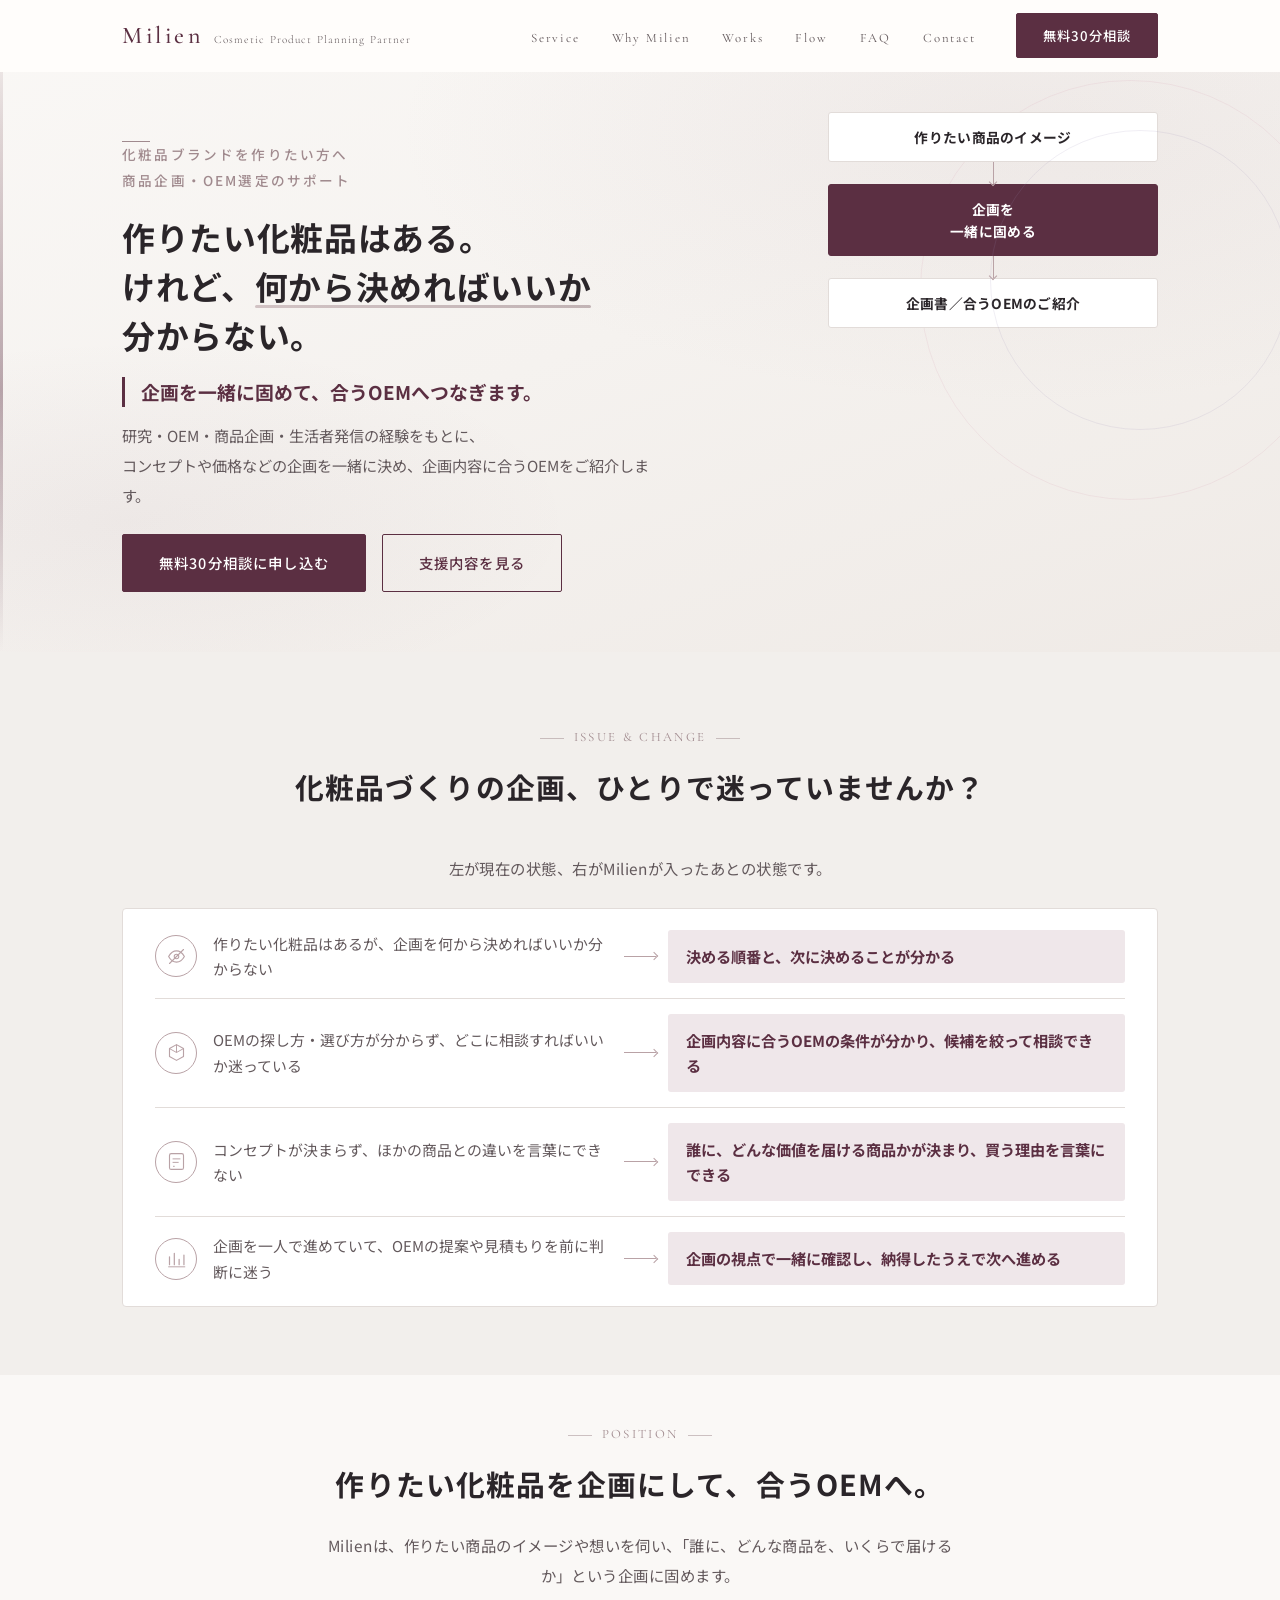
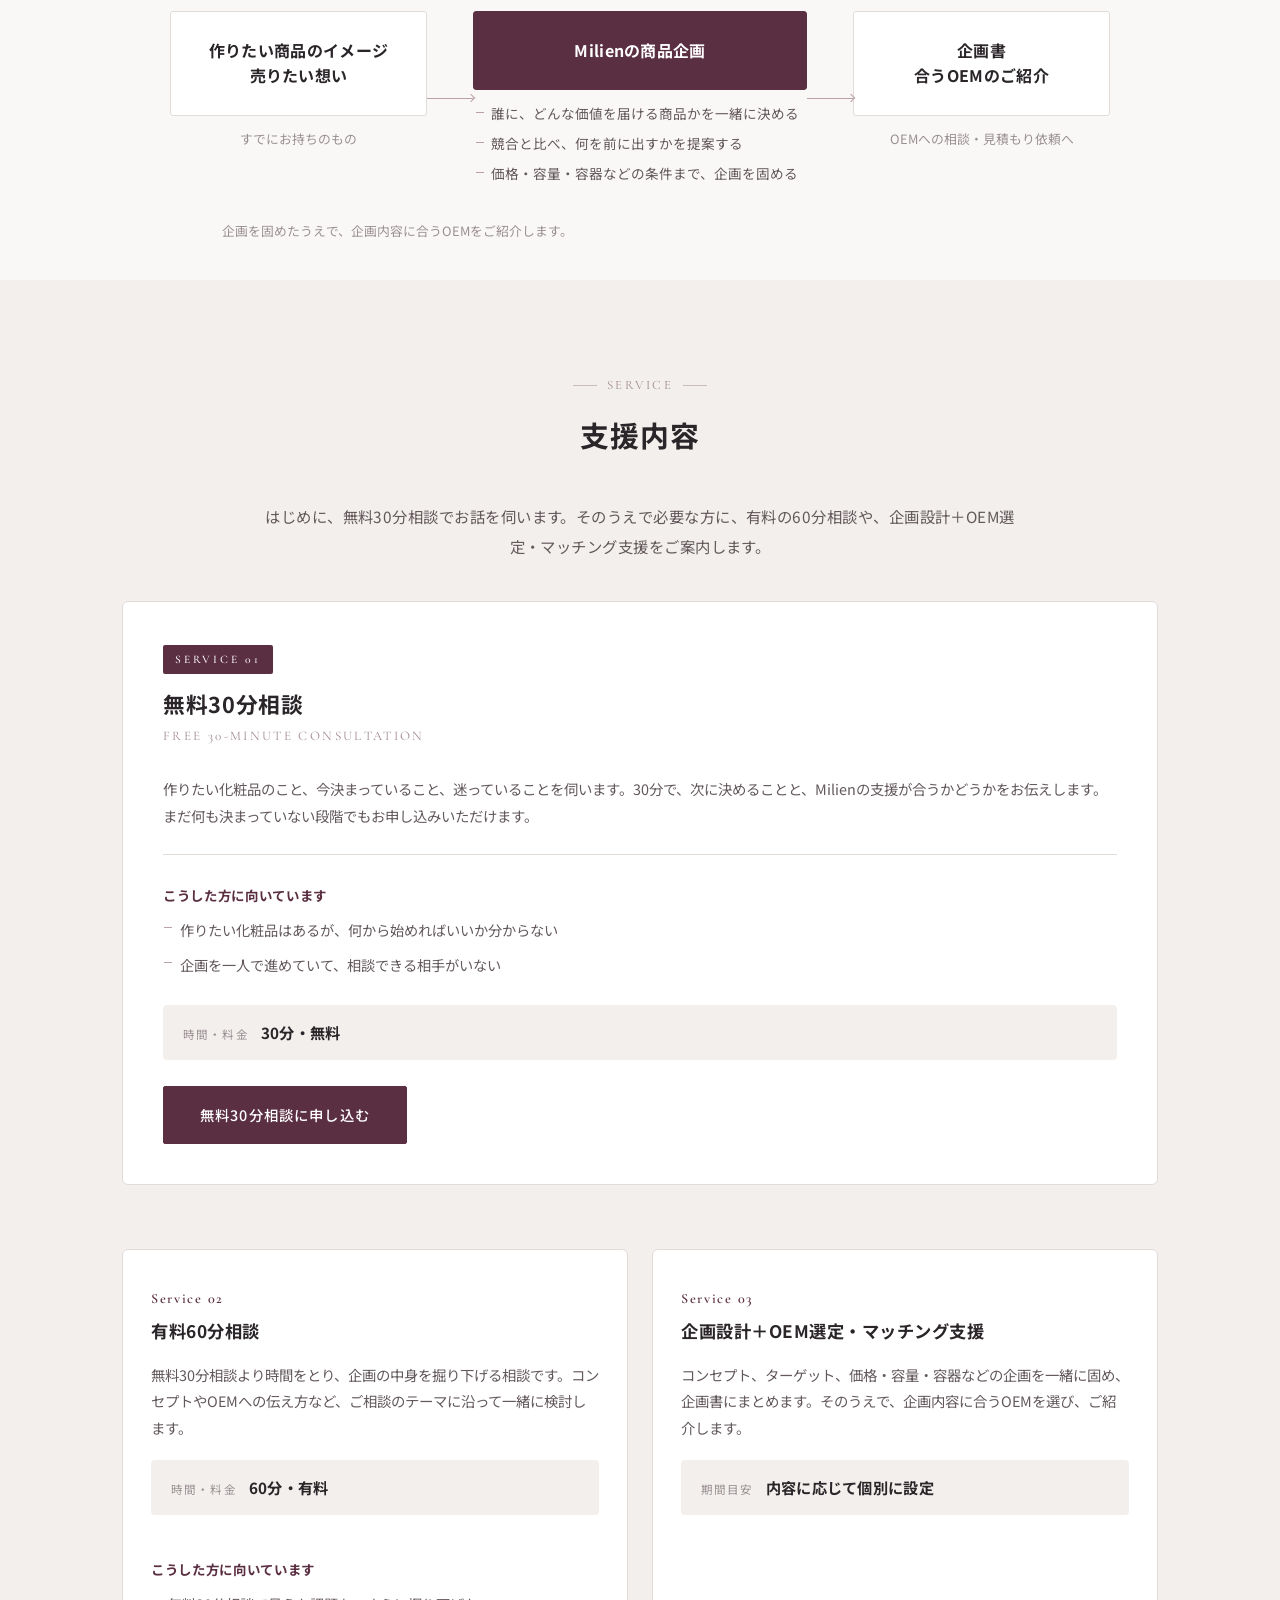
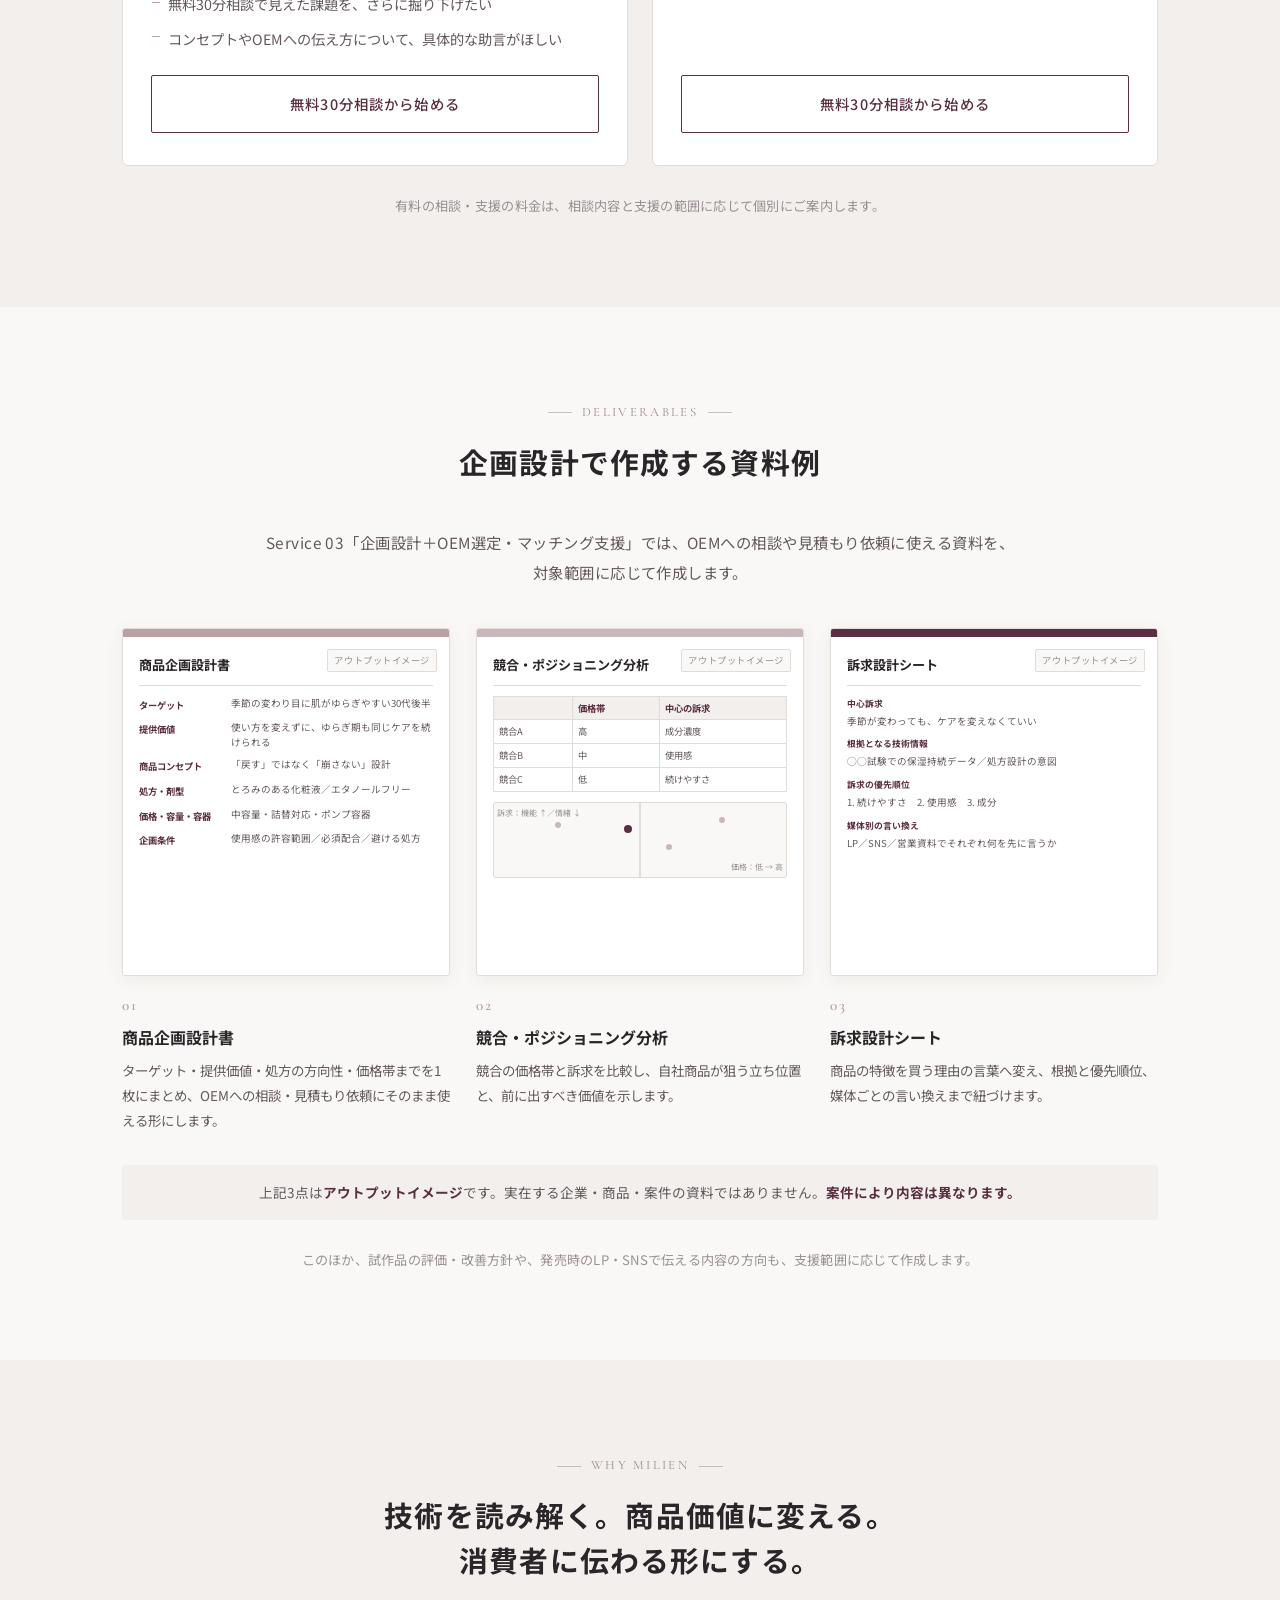
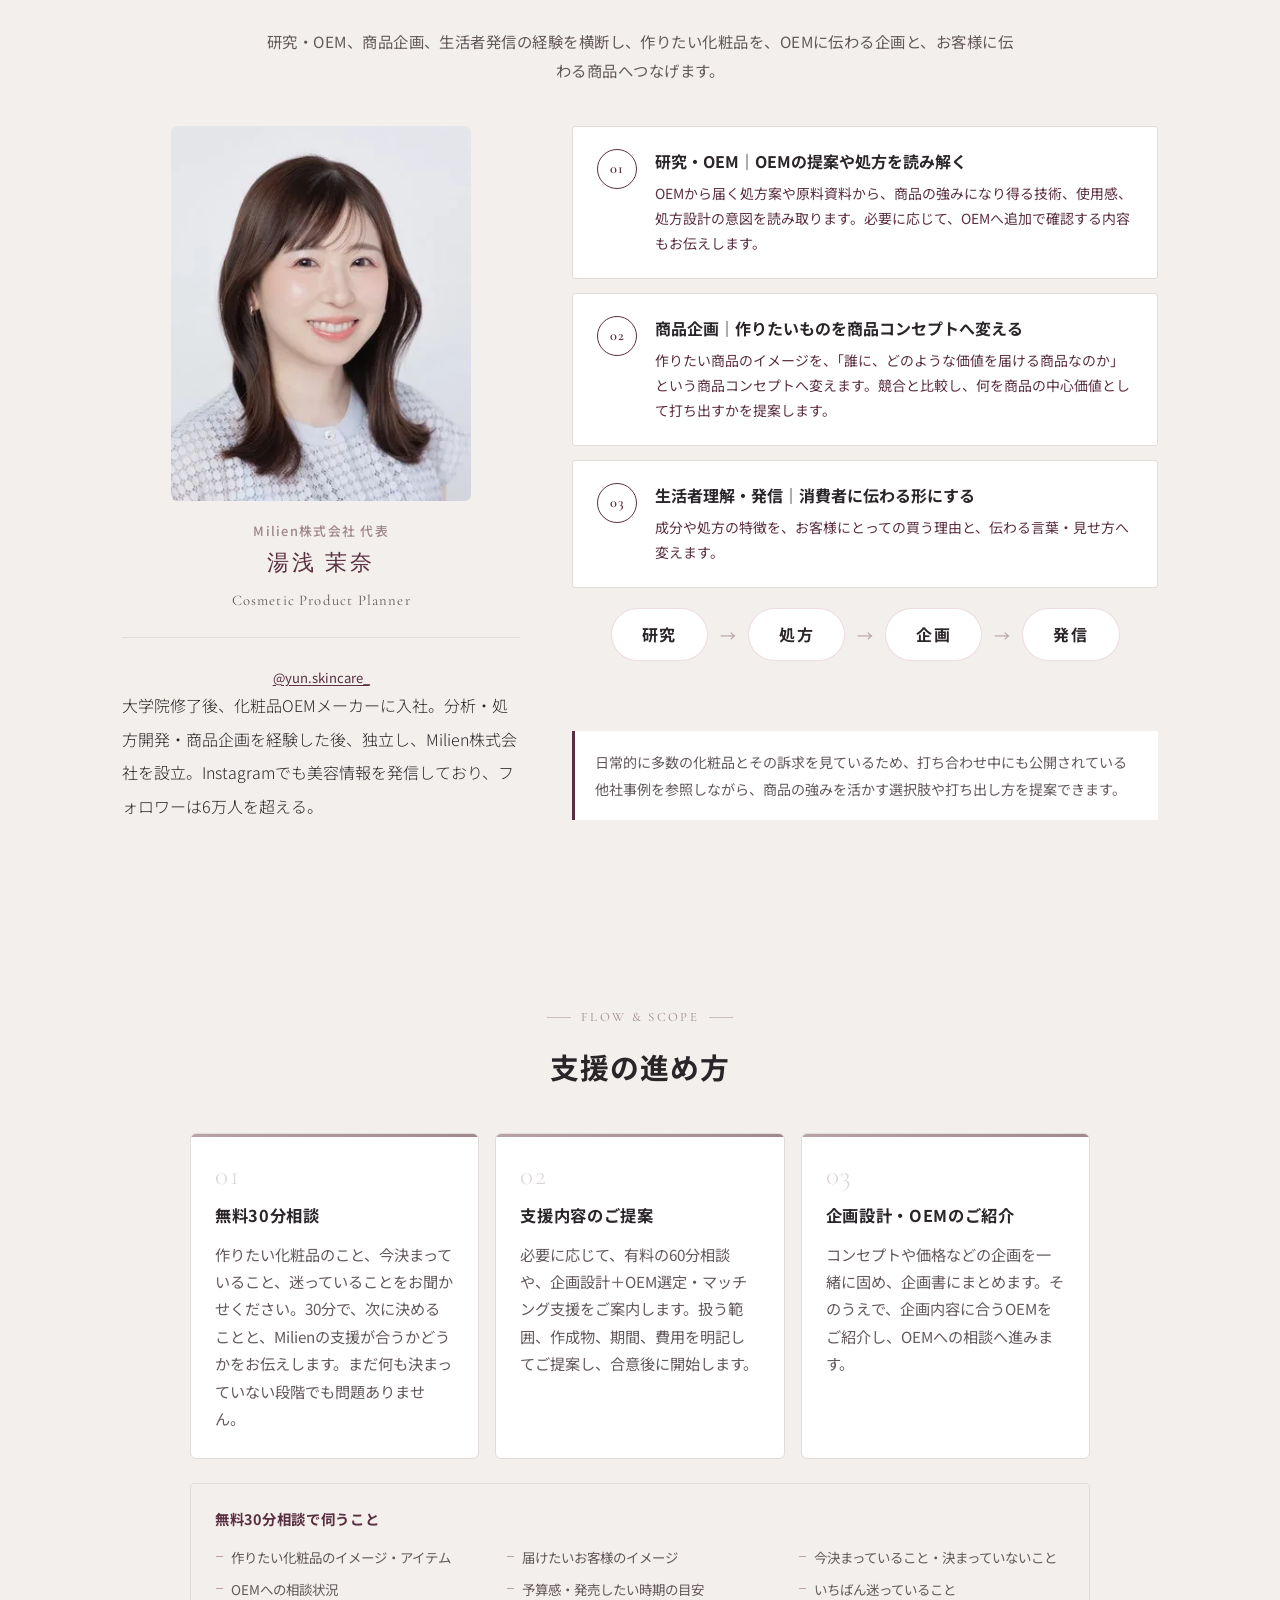
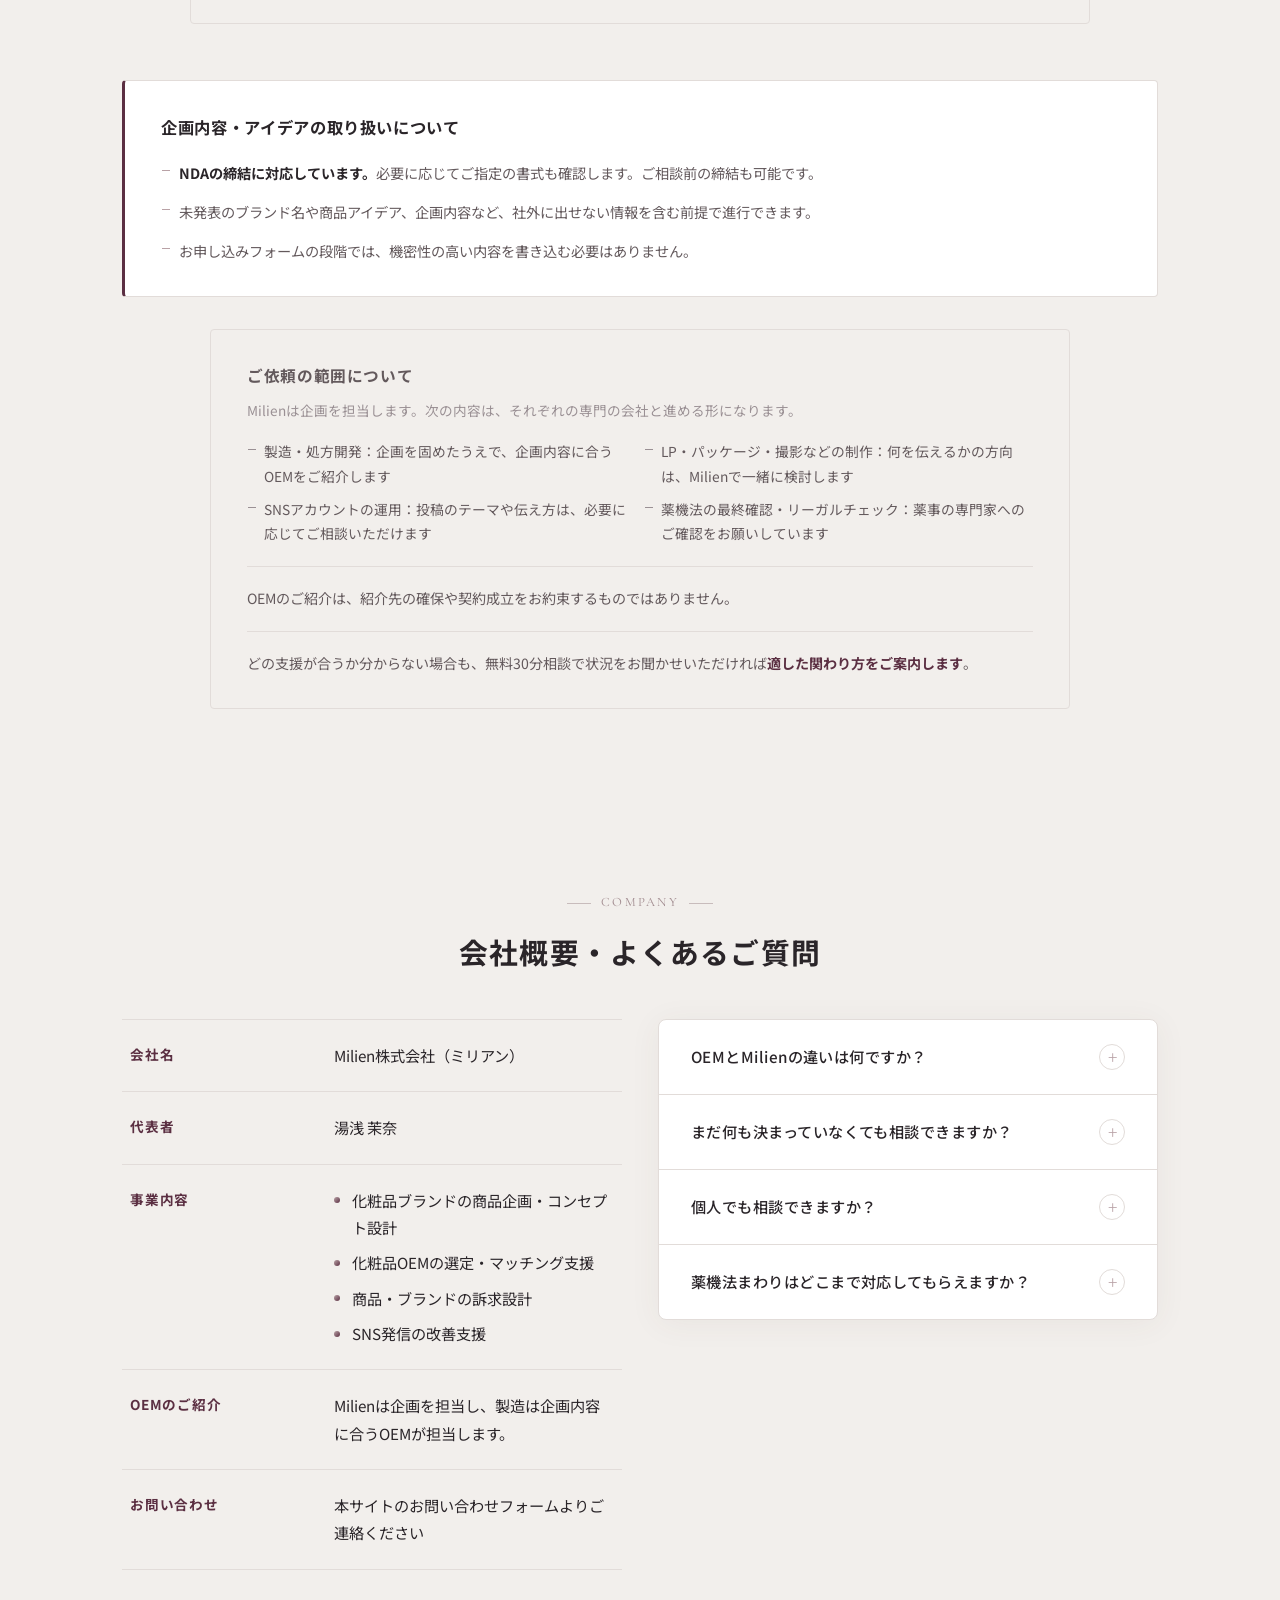
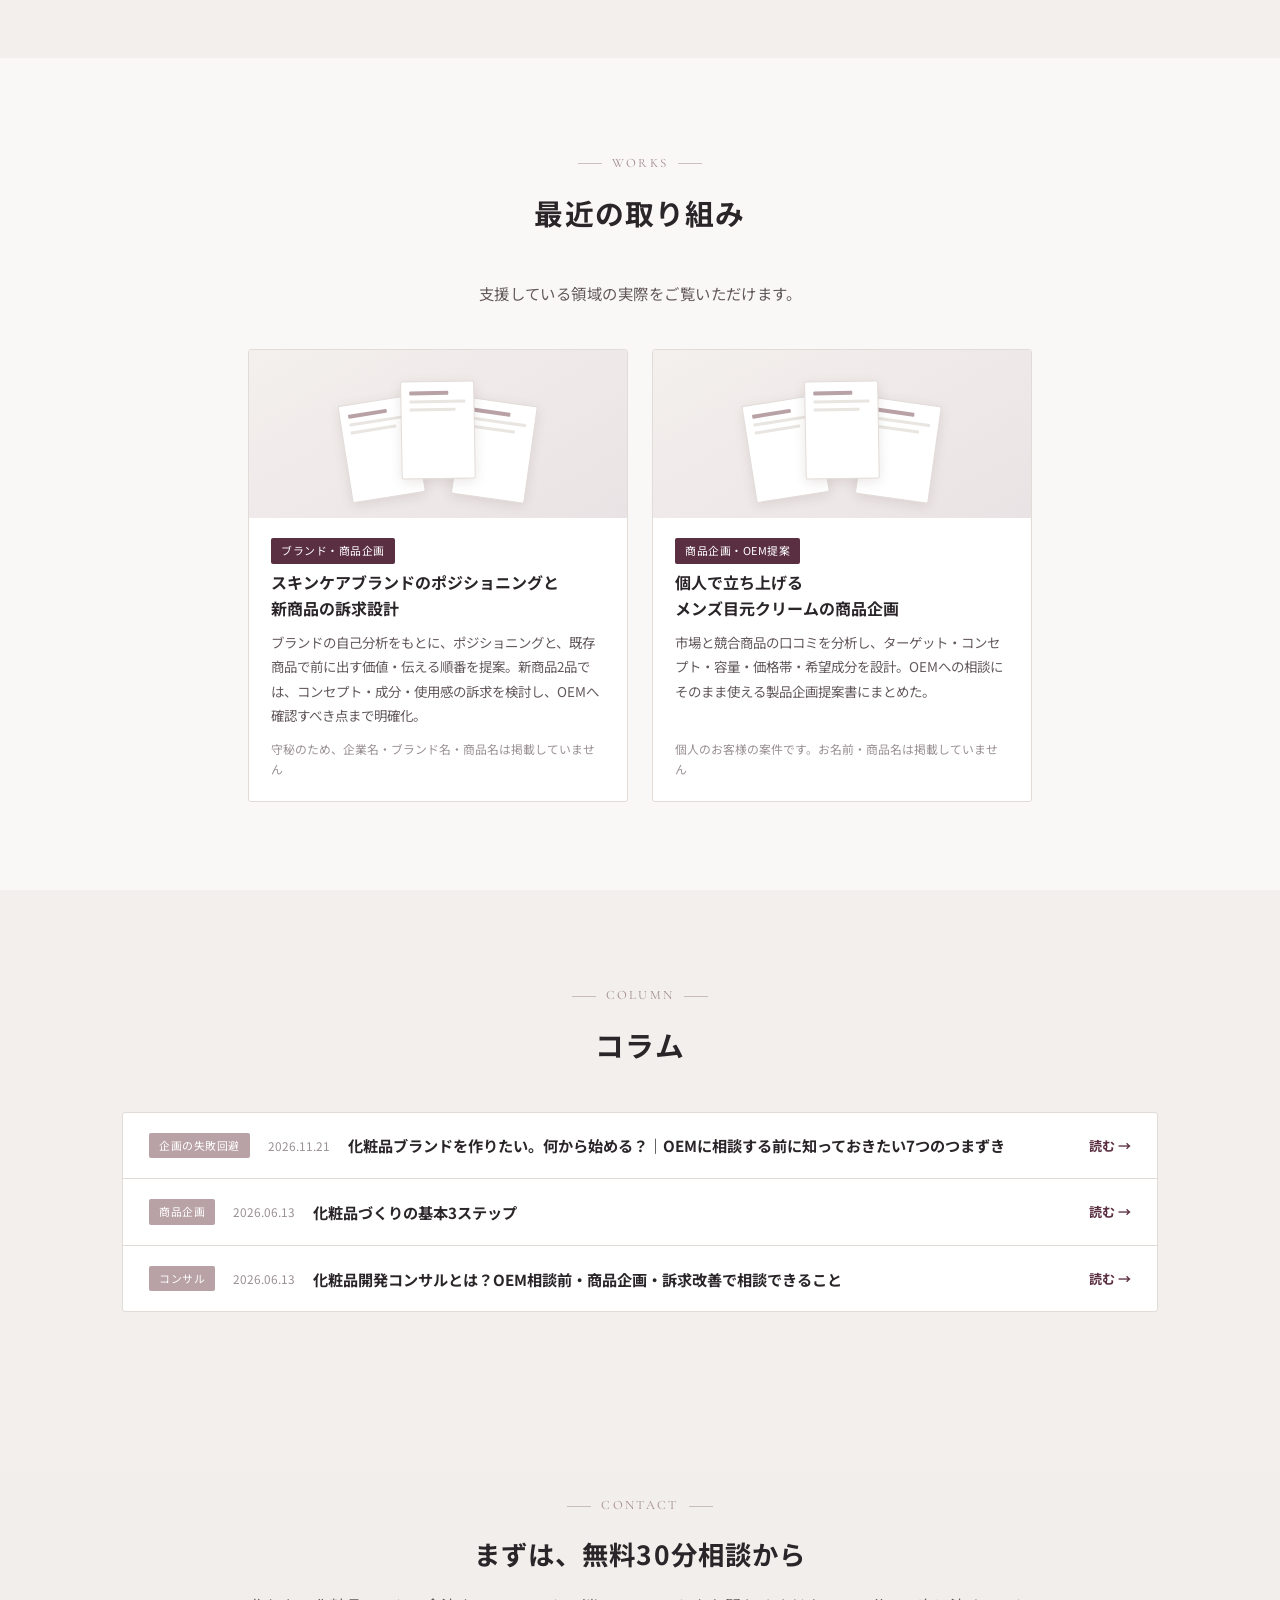
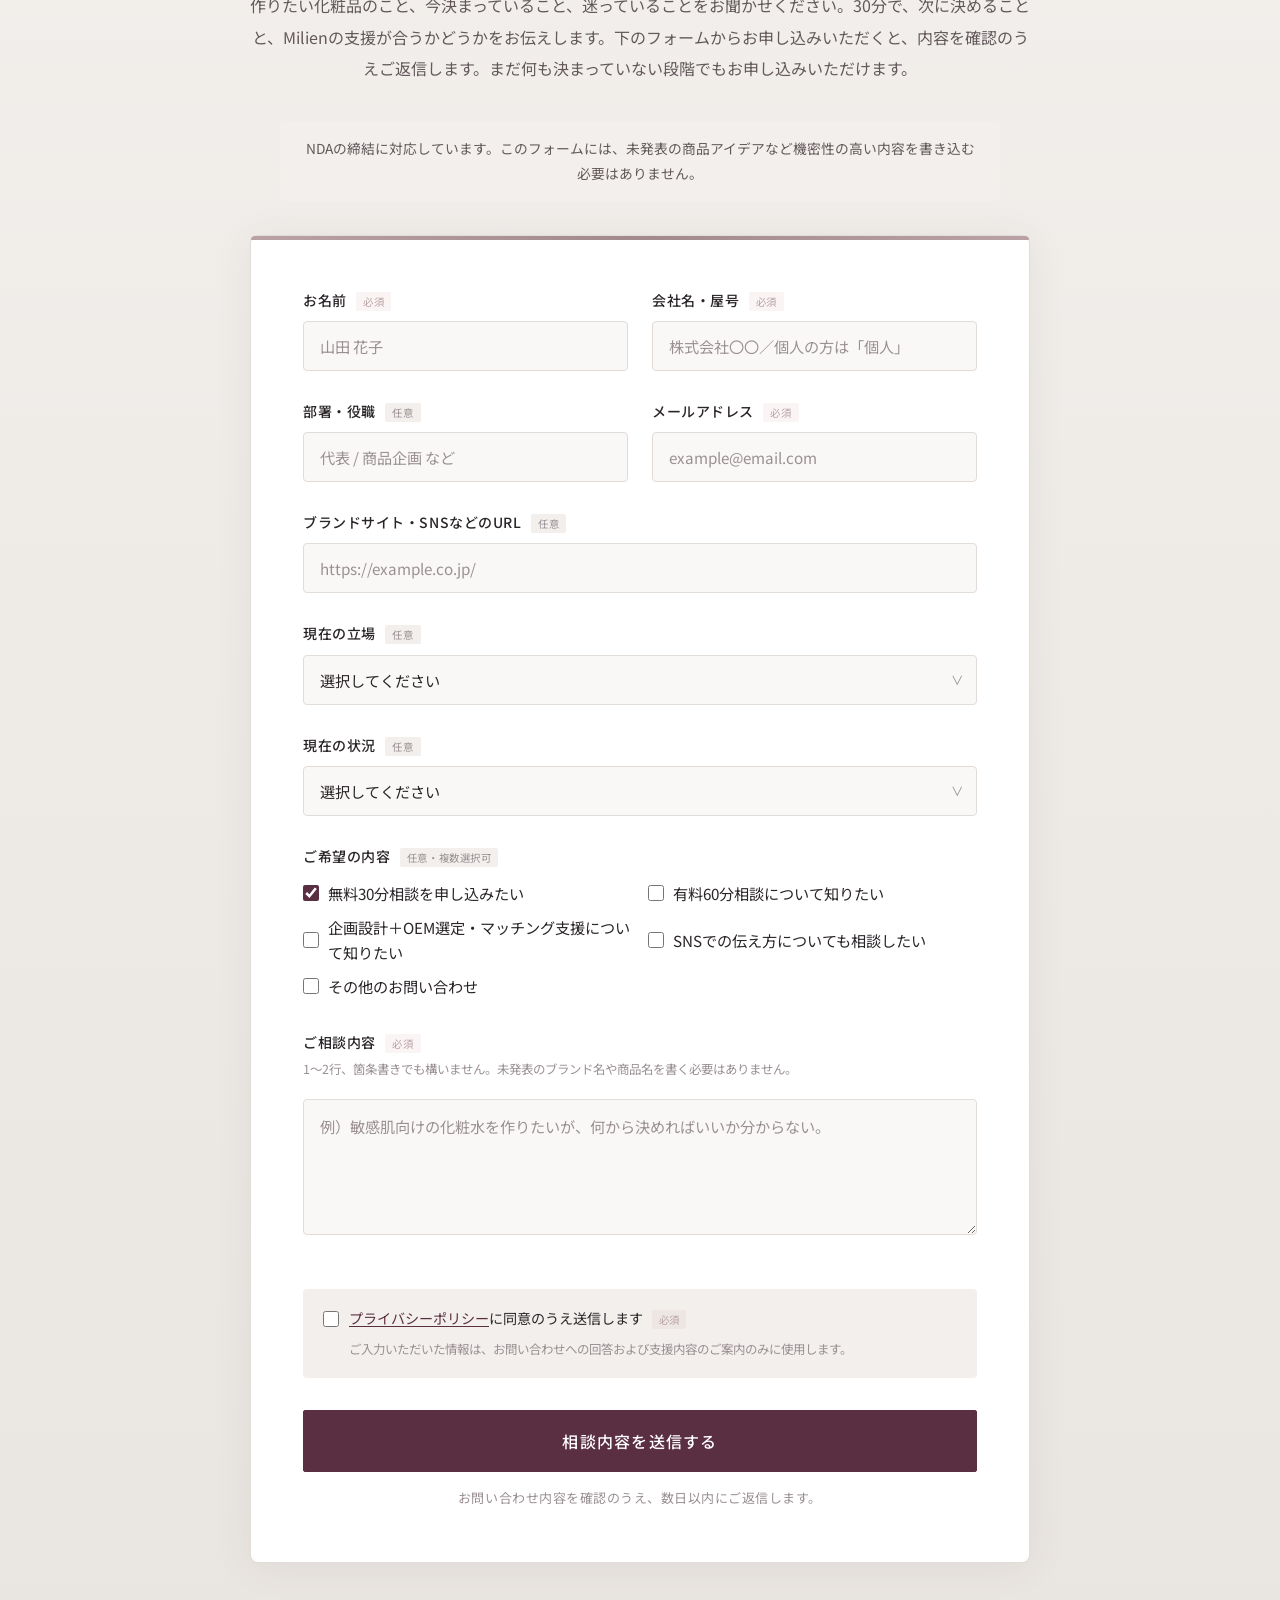
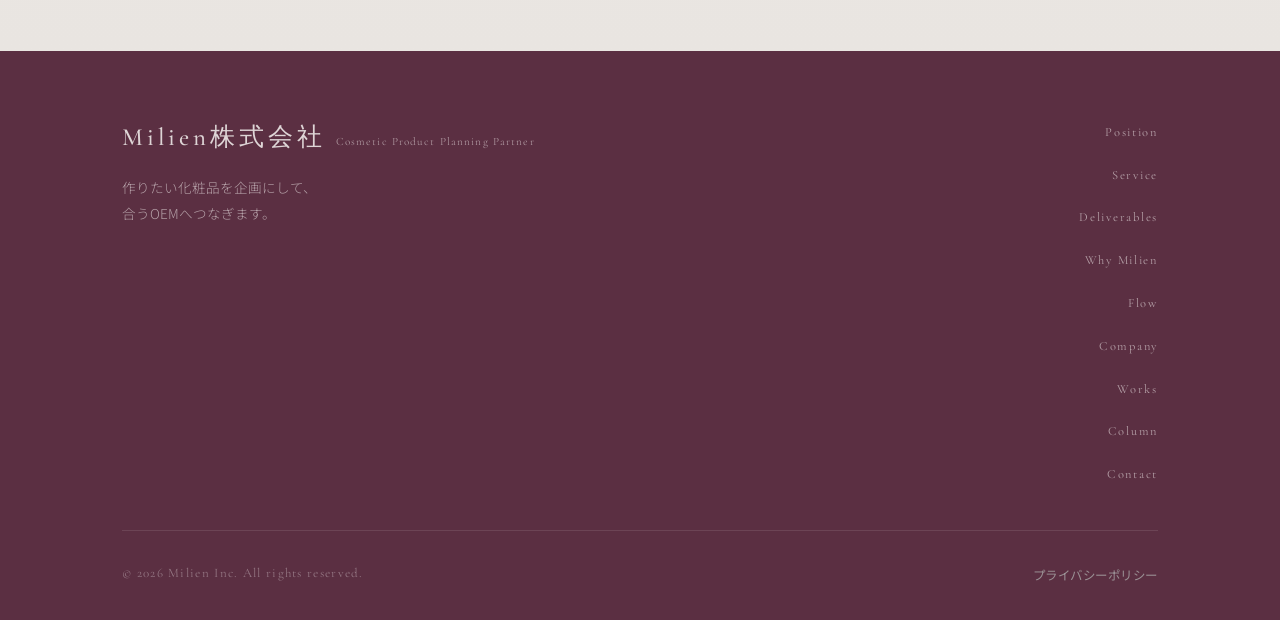
==== commit 075fc7e2: "Remove referral fee text from site and update Works with two anonymized cases - Company: drop the OE" ====
--- a/index.html
+++ b/index.html
@@ -21,7 +21,7 @@
   <link rel="preload" as="style" href="https://fonts.googleapis.com/css2?family=Cormorant+Garamond:ital,wght@0,300;0,400;0,500;0,600;1,300;1,400&family=Noto+Sans+JP:wght@300;400;500;700&display=swap">
   <link href="https://fonts.googleapis.com/css2?family=Cormorant+Garamond:ital,wght@0,300;0,400;0,500;0,600;1,300;1,400&family=Noto+Sans+JP:wght@300;400;500;700&display=swap" rel="stylesheet" media="print" onload="this.media='all'">
   <noscript><link href="https://fonts.googleapis.com/css2?family=Cormorant+Garamond:ital,wght@0,300;0,400;0,500;0,600;1,300;1,400&family=Noto+Sans+JP:wght@300;400;500;700&display=swap" rel="stylesheet"></noscript>
-  <link rel="stylesheet" href="css/style.css?v=28">
+  <link rel="stylesheet" href="css/style.css?v=29">
   <script type="application/ld+json">
 {
   "@context": "https://schema.org",
@@ -596,7 +596,7 @@
             </div>
             <div class="company__row">
               <dt class="company__dt">OEMのご紹介</dt>
-              <dd class="company__dd">Milienは企画を担当し、製造は企画内容に合うOEMが担当します。OEMをご紹介する際は、OEMから紹介料を受け取ります。紹介料は一律で、ご紹介の前に開示します。</dd>
+              <dd class="company__dd">Milienは企画を担当し、製造は企画内容に合うOEMが担当します。</dd>
             </div>
             <div class="company__row">
               <dt class="company__dt">お問い合わせ</dt>
@@ -663,7 +663,7 @@
 
         <div class="works">
 
-          <!-- 01 商品企画・開発支援（守秘・リンクなし） -->
+          <!-- 01 スキンケアブランド（法人）：ポジショニング・新商品の訴求（守秘・名前なし・リンクなし） -->
           <article class="work reveal">
             <div class="work__th work__th--docs" aria-hidden="true">
               <span class="work__doc work__doc--1"><i></i><i></i><i></i></span>
@@ -671,10 +671,25 @@
               <span class="work__doc work__doc--3"><i></i><i></i><i></i></span>
             </div>
             <div class="work__body">
-              <span class="work__cat">商品企画・開発支援</span>
-              <h3 class="work__ttl">化粧品ブランドの商品企画・開発支援</h3>
-              <p class="work__desc">既存商品の技術・処方から強みを見つけ、中心訴求と打ち出す方向を提案。開発部門へ渡す企画条件、試作品の評価軸、発売時の訴求までを担当。</p>
-              <p class="work__note">守秘のため、企業名・商品名は掲載していません</p>
+              <span class="work__cat">ブランド・商品企画</span>
+              <h3 class="work__ttl">スキンケアブランドのポジショニングと<br>新商品の訴求設計</h3>
+              <p class="work__desc">ブランドの自己分析をもとに、ポジショニングと、既存商品で前に出す価値・伝える順番を提案。新商品2品では、コンセプト・成分・使用感の訴求を検討し、OEMへ確認すべき点まで明確化。</p>
+              <p class="work__note">守秘のため、企業名・ブランド名・商品名は掲載していません</p>
+            </div>
+          </article>
+
+          <!-- 02 個人のお客様：メンズ目元クリームの商品企画・OEM向け提案書（守秘・名前なし・リンクなし） -->
+          <article class="work reveal d1">
+            <div class="work__th work__th--docs" aria-hidden="true">
+              <span class="work__doc work__doc--1"><i></i><i></i><i></i></span>
+              <span class="work__doc work__doc--2"><i></i><i></i><i></i></span>
+              <span class="work__doc work__doc--3"><i></i><i></i><i></i></span>
+            </div>
+            <div class="work__body">
+              <span class="work__cat">商品企画・OEM提案</span>
+              <h3 class="work__ttl">個人で立ち上げる<br>メンズ目元クリームの商品企画</h3>
+              <p class="work__desc">市場と競合商品の口コミを分析し、ターゲット・コンセプト・容量・価格帯・希望成分を設計。OEMへの相談にそのまま使える製品企画提案書にまとめた。</p>
+              <p class="work__note">個人のお客様の案件です。お名前・商品名は掲載していません</p>
             </div>
           </article>
 
--- a/css/style.css
+++ b/css/style.css
@@ -4863,3 +4863,11 @@
 .art-note__link { font-size: .85rem; }
 .art-note__link a { color: var(--color-accent); text-decoration: underline; }
 #consult { scroll-margin-top: calc(var(--hdr-h) + 24px); }
+
+/* ── 2026-11-26 最近の取り組み：公開カード2件をPCで横並びにする ── */
+@media (min-width: 1024px) {
+  [data-works="live"] .works {
+    grid-template-columns: repeat(2, minmax(0, 380px));
+    align-items: stretch;
+  }
+}
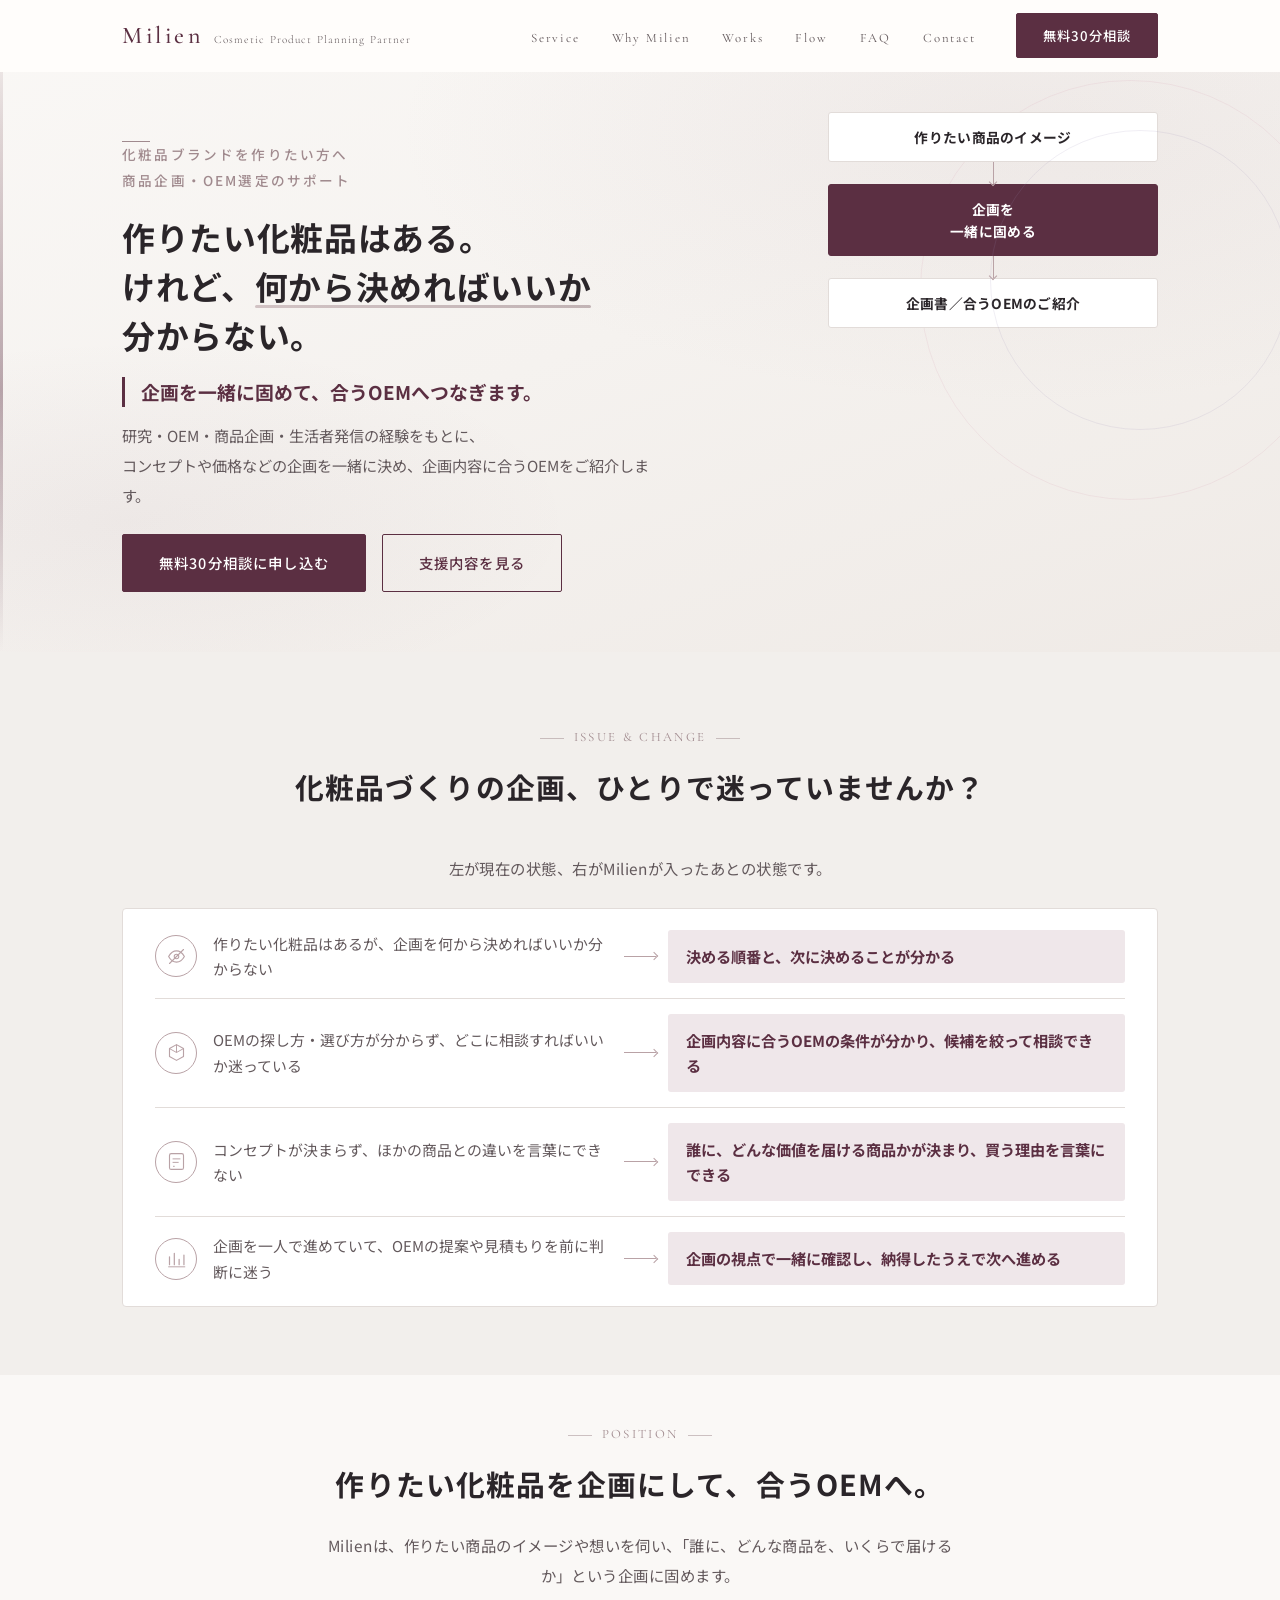
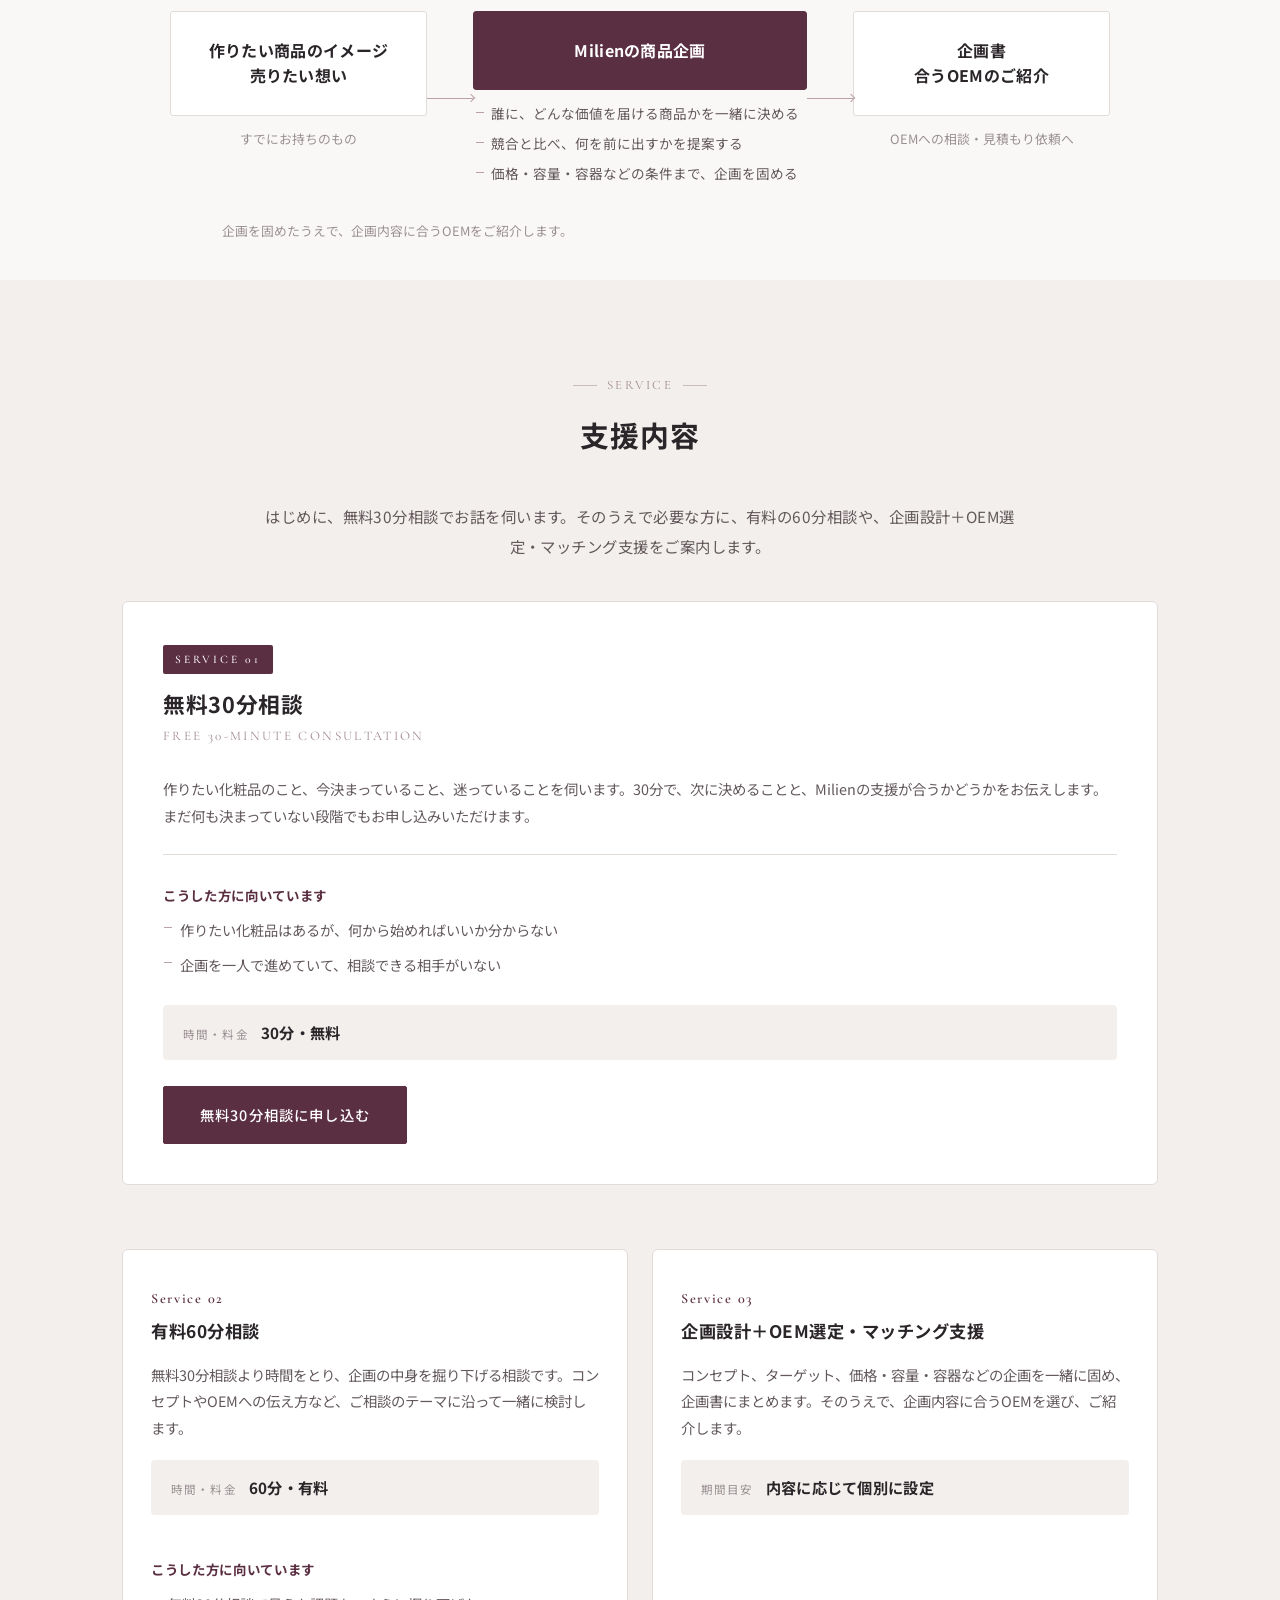
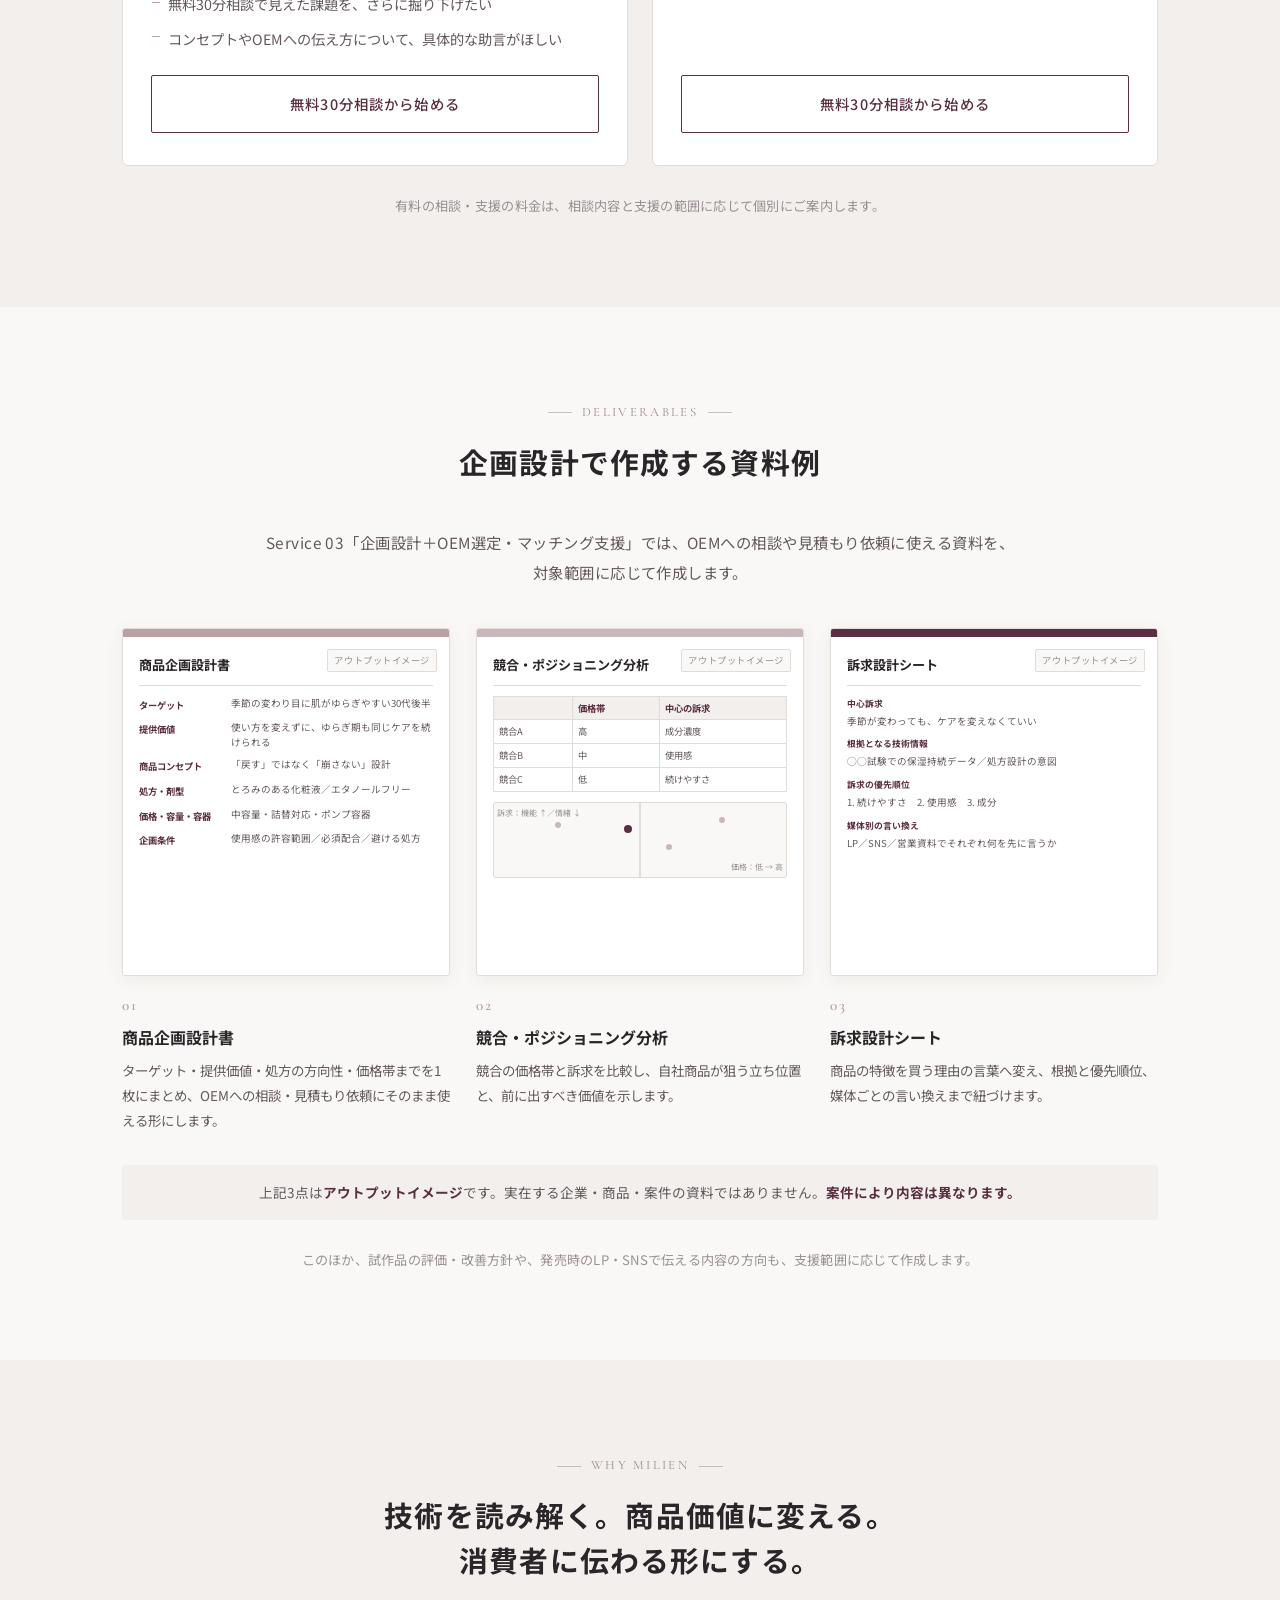
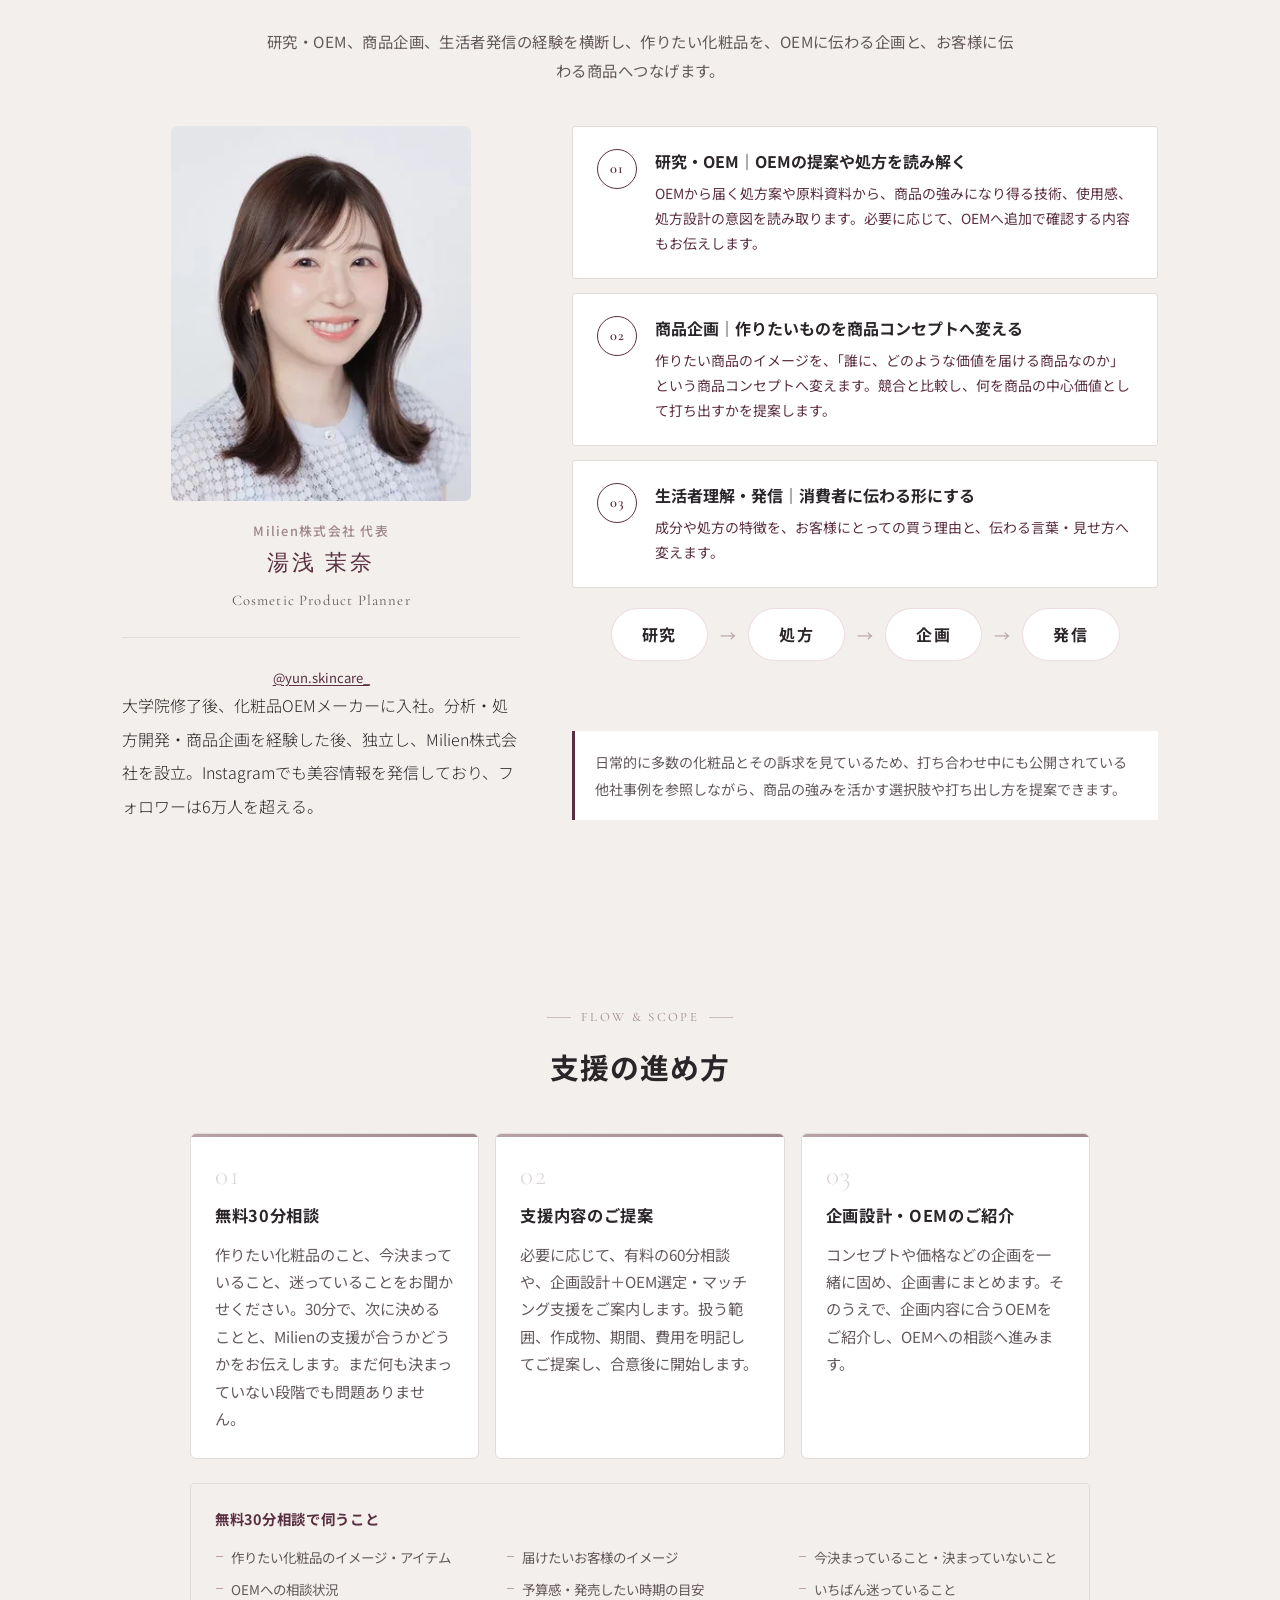
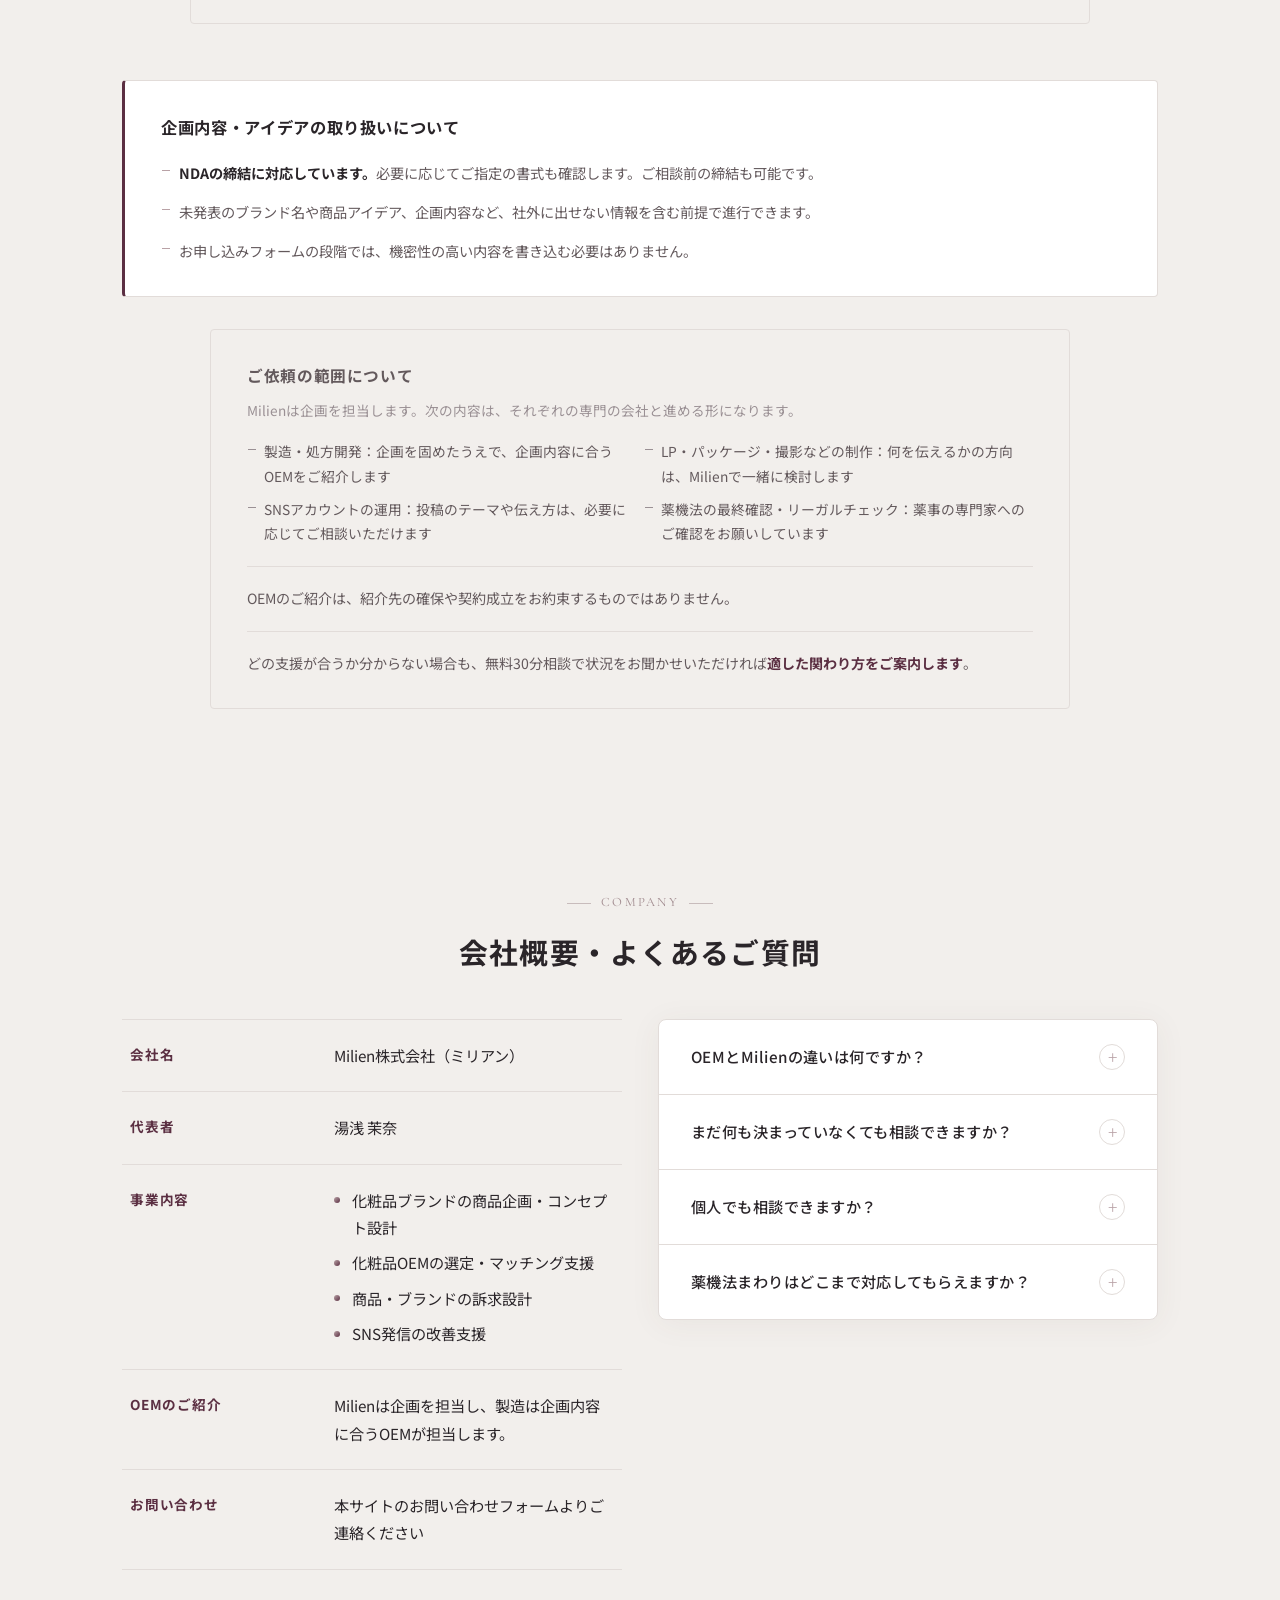
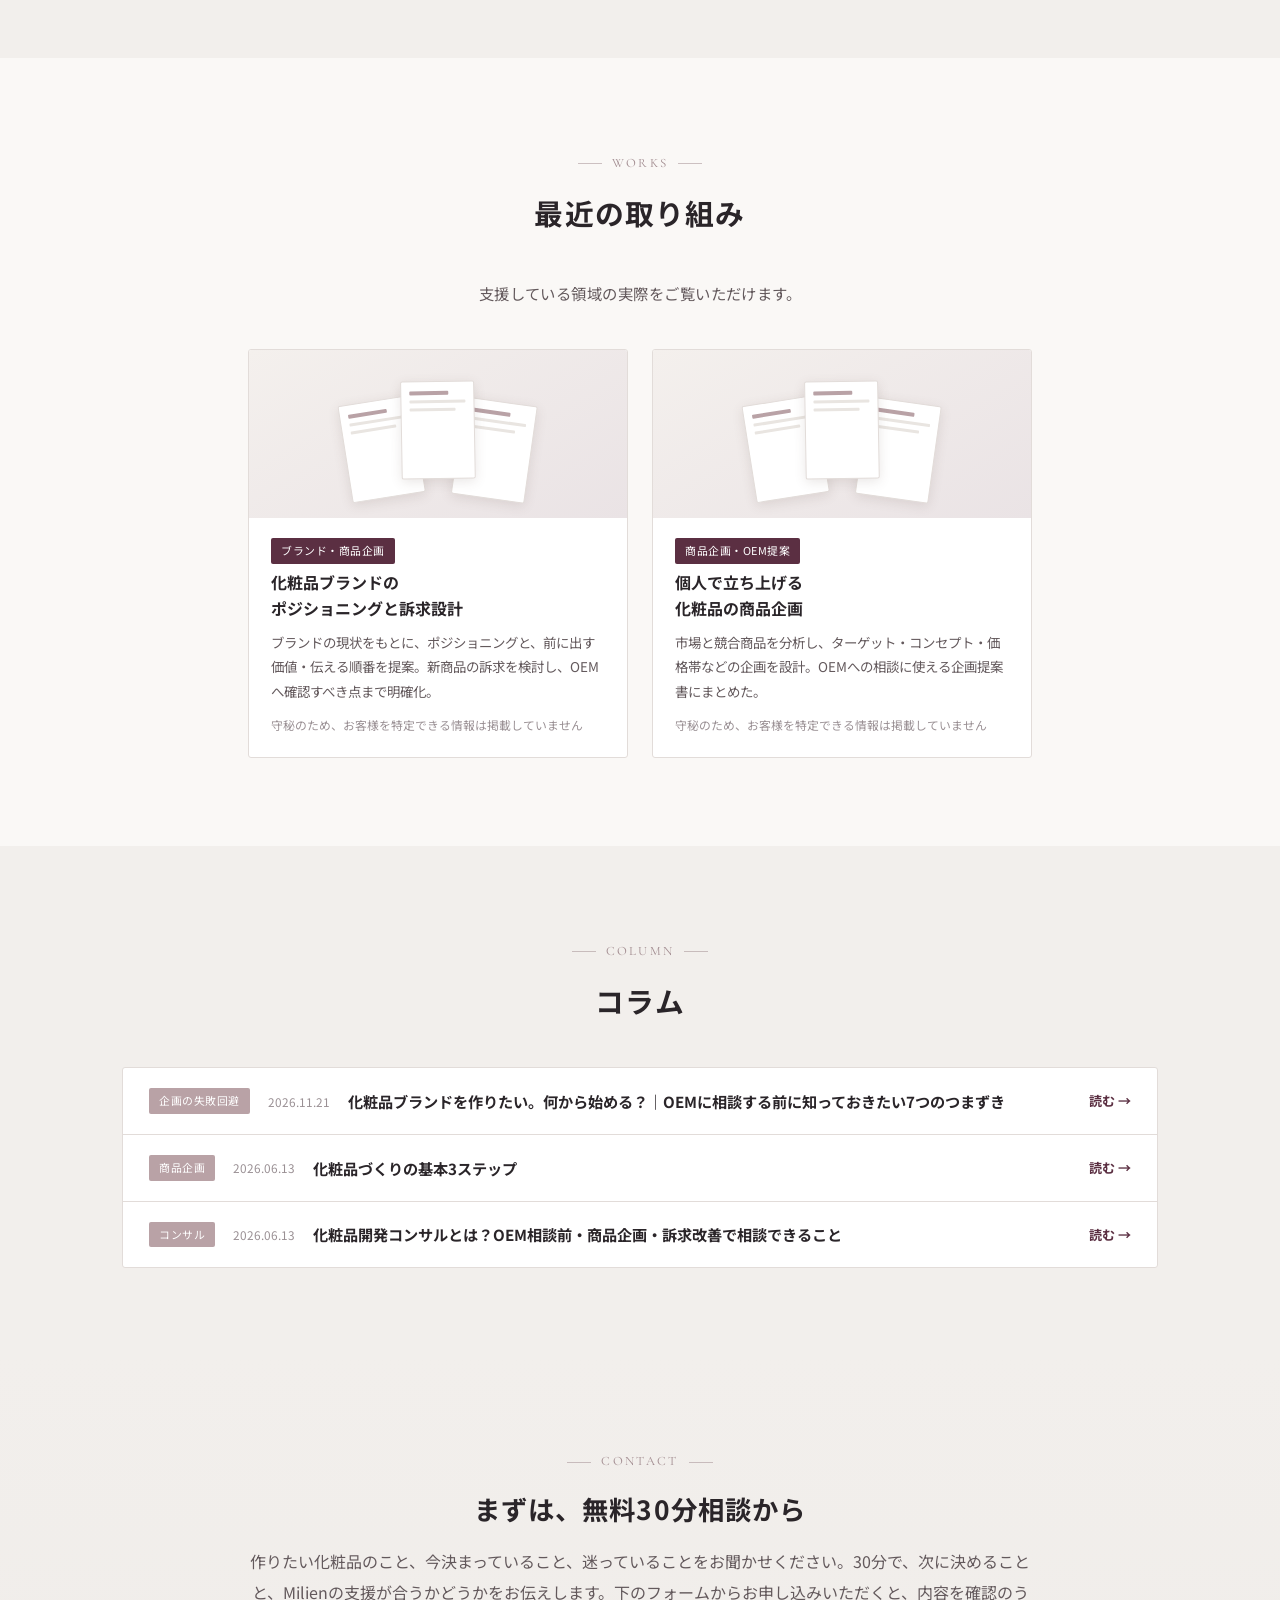
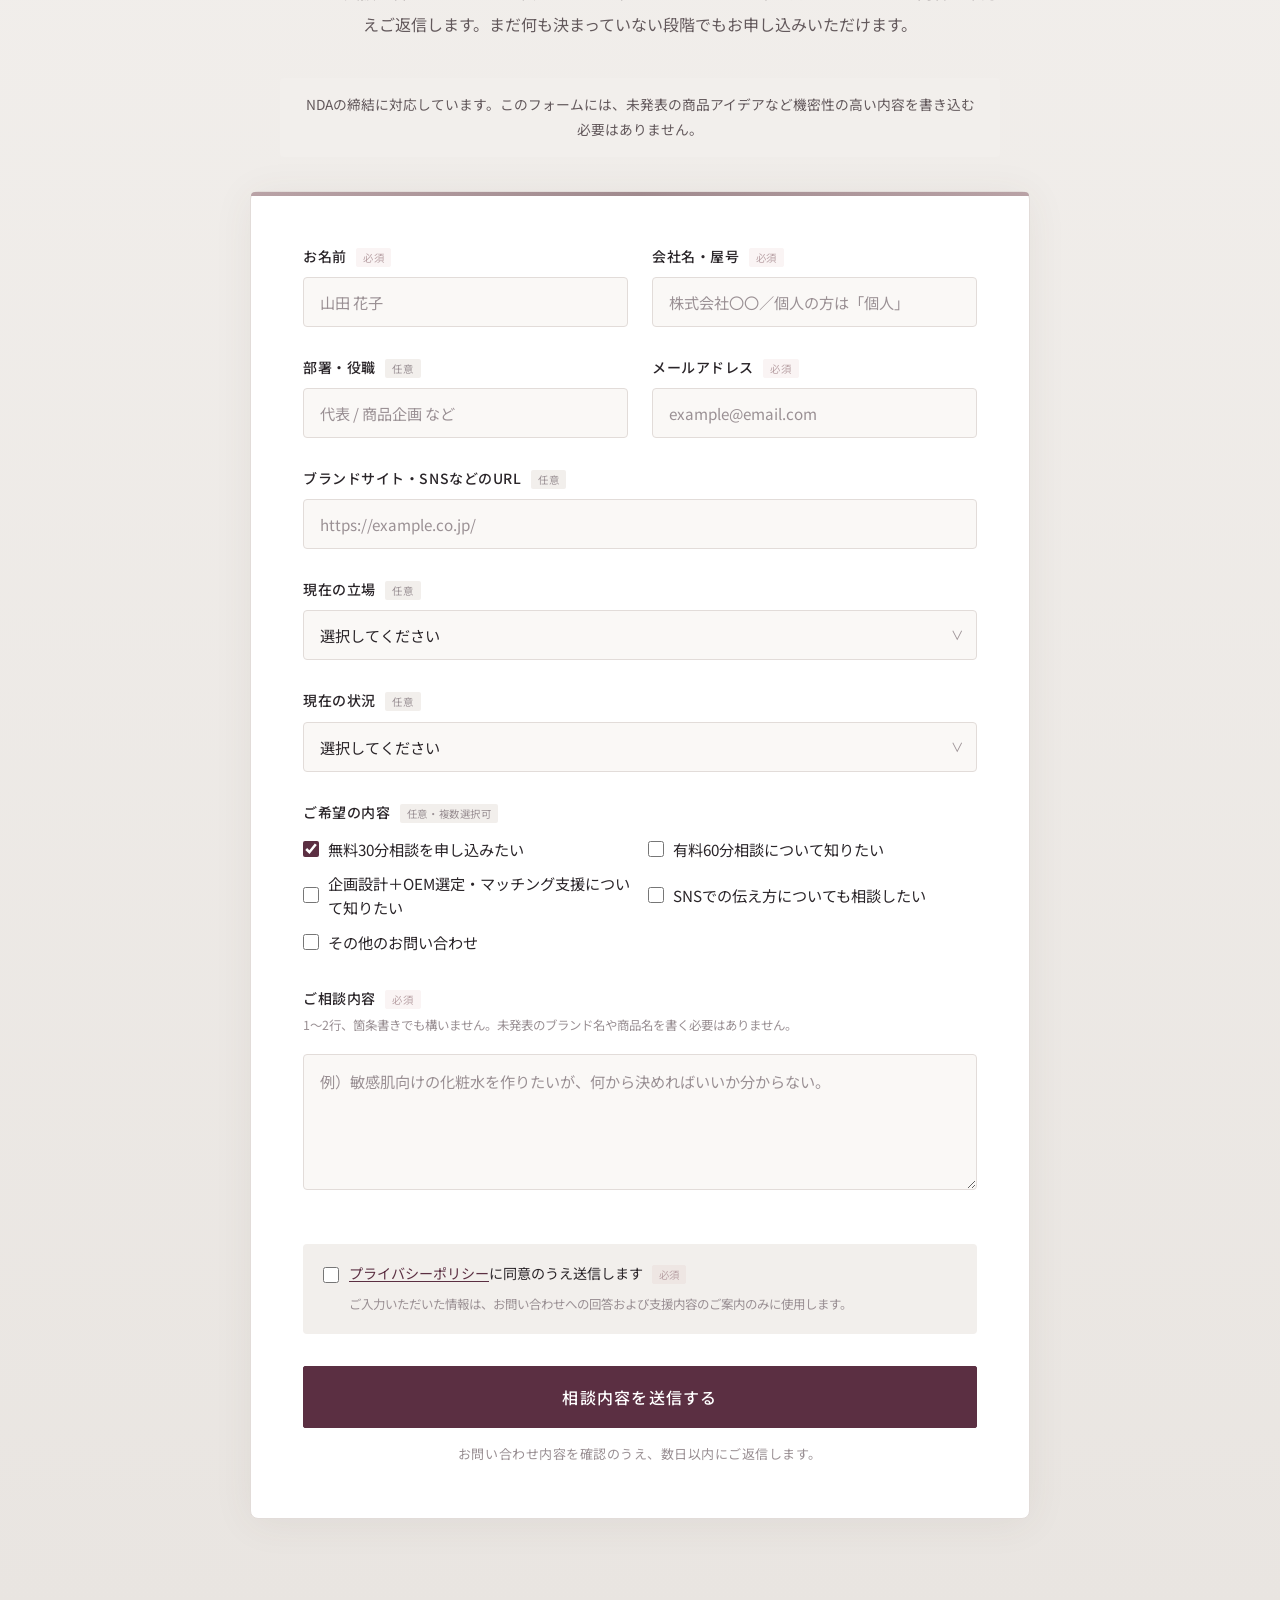
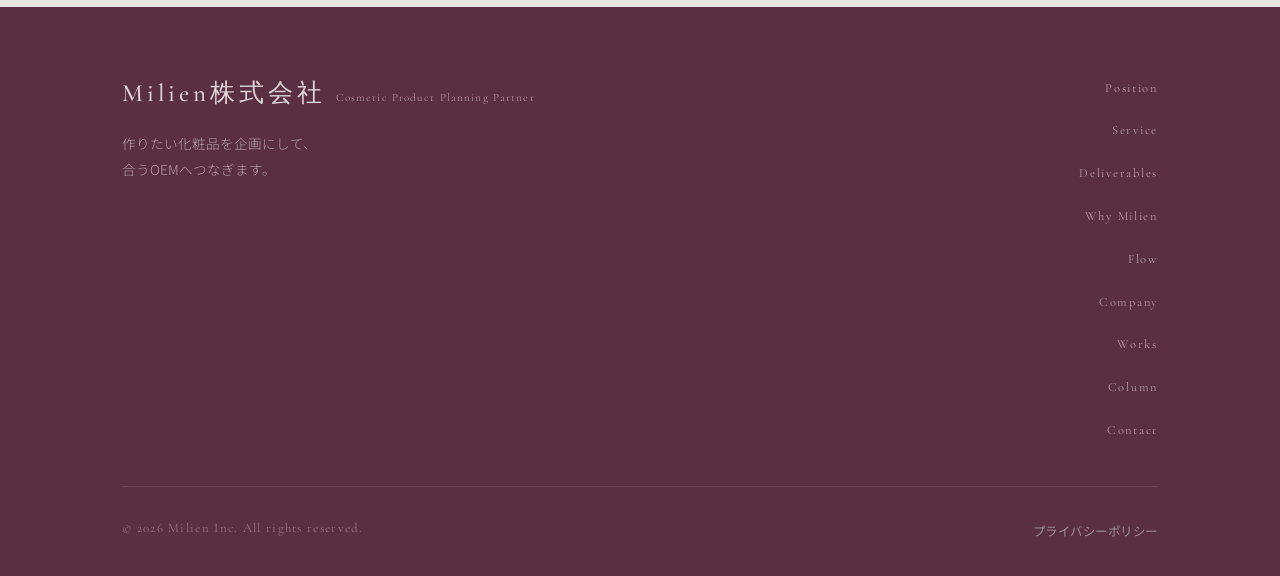
==== commit c537a537: "Make the two Works cases fully anonymous - Replace case-specific details in titles, descriptions and" ====
--- a/index.html
+++ b/index.html
@@ -663,7 +663,7 @@
 
         <div class="works">
 
-          <!-- 01 スキンケアブランド（法人）：ポジショニング・新商品の訴求（守秘・名前なし・リンクなし） -->
+          <!-- 01 法人のお客様（匿名・リンクなし） -->
           <article class="work reveal">
             <div class="work__th work__th--docs" aria-hidden="true">
               <span class="work__doc work__doc--1"><i></i><i></i><i></i></span>
@@ -672,13 +672,13 @@
             </div>
             <div class="work__body">
               <span class="work__cat">ブランド・商品企画</span>
-              <h3 class="work__ttl">スキンケアブランドのポジショニングと<br>新商品の訴求設計</h3>
-              <p class="work__desc">ブランドの自己分析をもとに、ポジショニングと、既存商品で前に出す価値・伝える順番を提案。新商品2品では、コンセプト・成分・使用感の訴求を検討し、OEMへ確認すべき点まで明確化。</p>
-              <p class="work__note">守秘のため、企業名・ブランド名・商品名は掲載していません</p>
+              <h3 class="work__ttl">化粧品ブランドの<br>ポジショニングと訴求設計</h3>
+              <p class="work__desc">ブランドの現状をもとに、ポジショニングと、前に出す価値・伝える順番を提案。新商品の訴求を検討し、OEMへ確認すべき点まで明確化。</p>
+              <p class="work__note">守秘のため、お客様を特定できる情報は掲載していません</p>
             </div>
           </article>
 
-          <!-- 02 個人のお客様：メンズ目元クリームの商品企画・OEM向け提案書（守秘・名前なし・リンクなし） -->
+          <!-- 02 個人のお客様（匿名・リンクなし） -->
           <article class="work reveal d1">
             <div class="work__th work__th--docs" aria-hidden="true">
               <span class="work__doc work__doc--1"><i></i><i></i><i></i></span>
@@ -687,9 +687,9 @@
             </div>
             <div class="work__body">
               <span class="work__cat">商品企画・OEM提案</span>
-              <h3 class="work__ttl">個人で立ち上げる<br>メンズ目元クリームの商品企画</h3>
-              <p class="work__desc">市場と競合商品の口コミを分析し、ターゲット・コンセプト・容量・価格帯・希望成分を設計。OEMへの相談にそのまま使える製品企画提案書にまとめた。</p>
-              <p class="work__note">個人のお客様の案件です。お名前・商品名は掲載していません</p>
+              <h3 class="work__ttl">個人で立ち上げる<br>化粧品の商品企画</h3>
+              <p class="work__desc">市場と競合商品を分析し、ターゲット・コンセプト・価格帯などの企画を設計。OEMへの相談に使える企画提案書にまとめた。</p>
+              <p class="work__note">守秘のため、お客様を特定できる情報は掲載していません</p>
             </div>
           </article>
 
